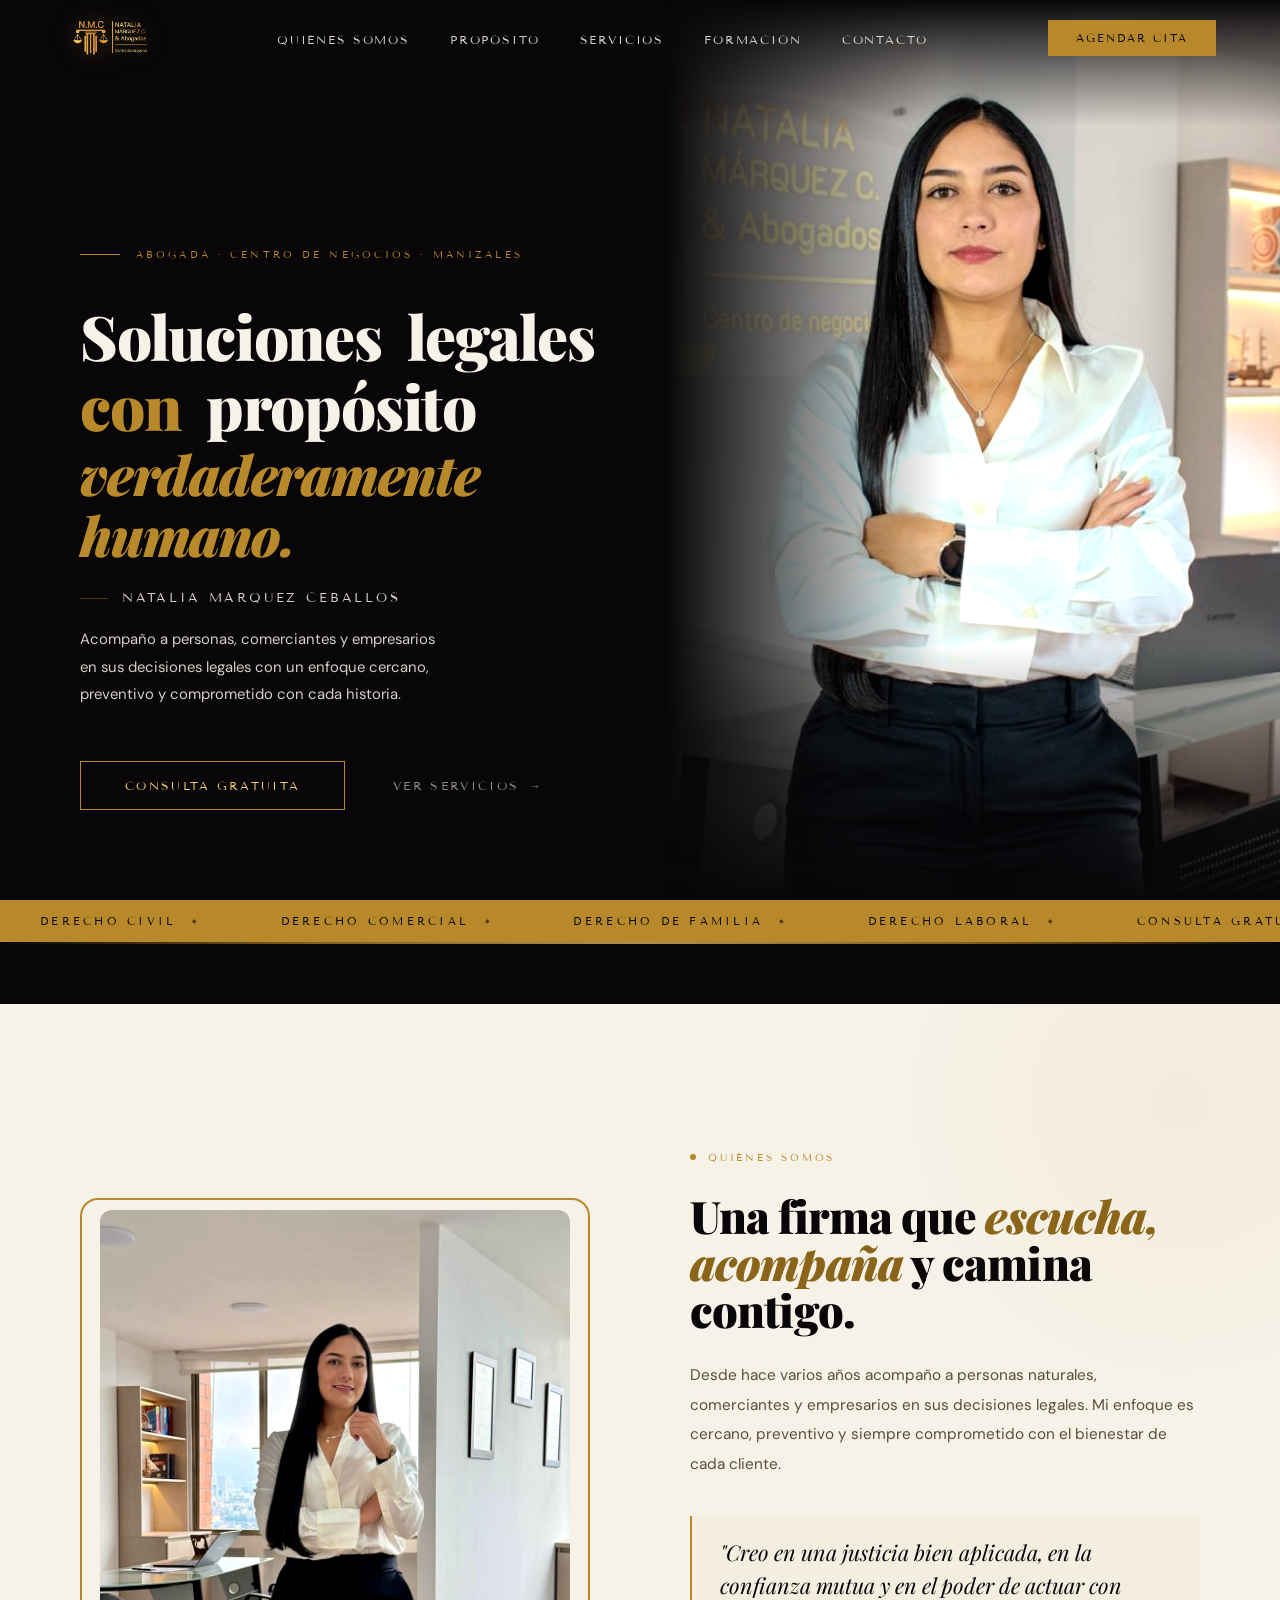
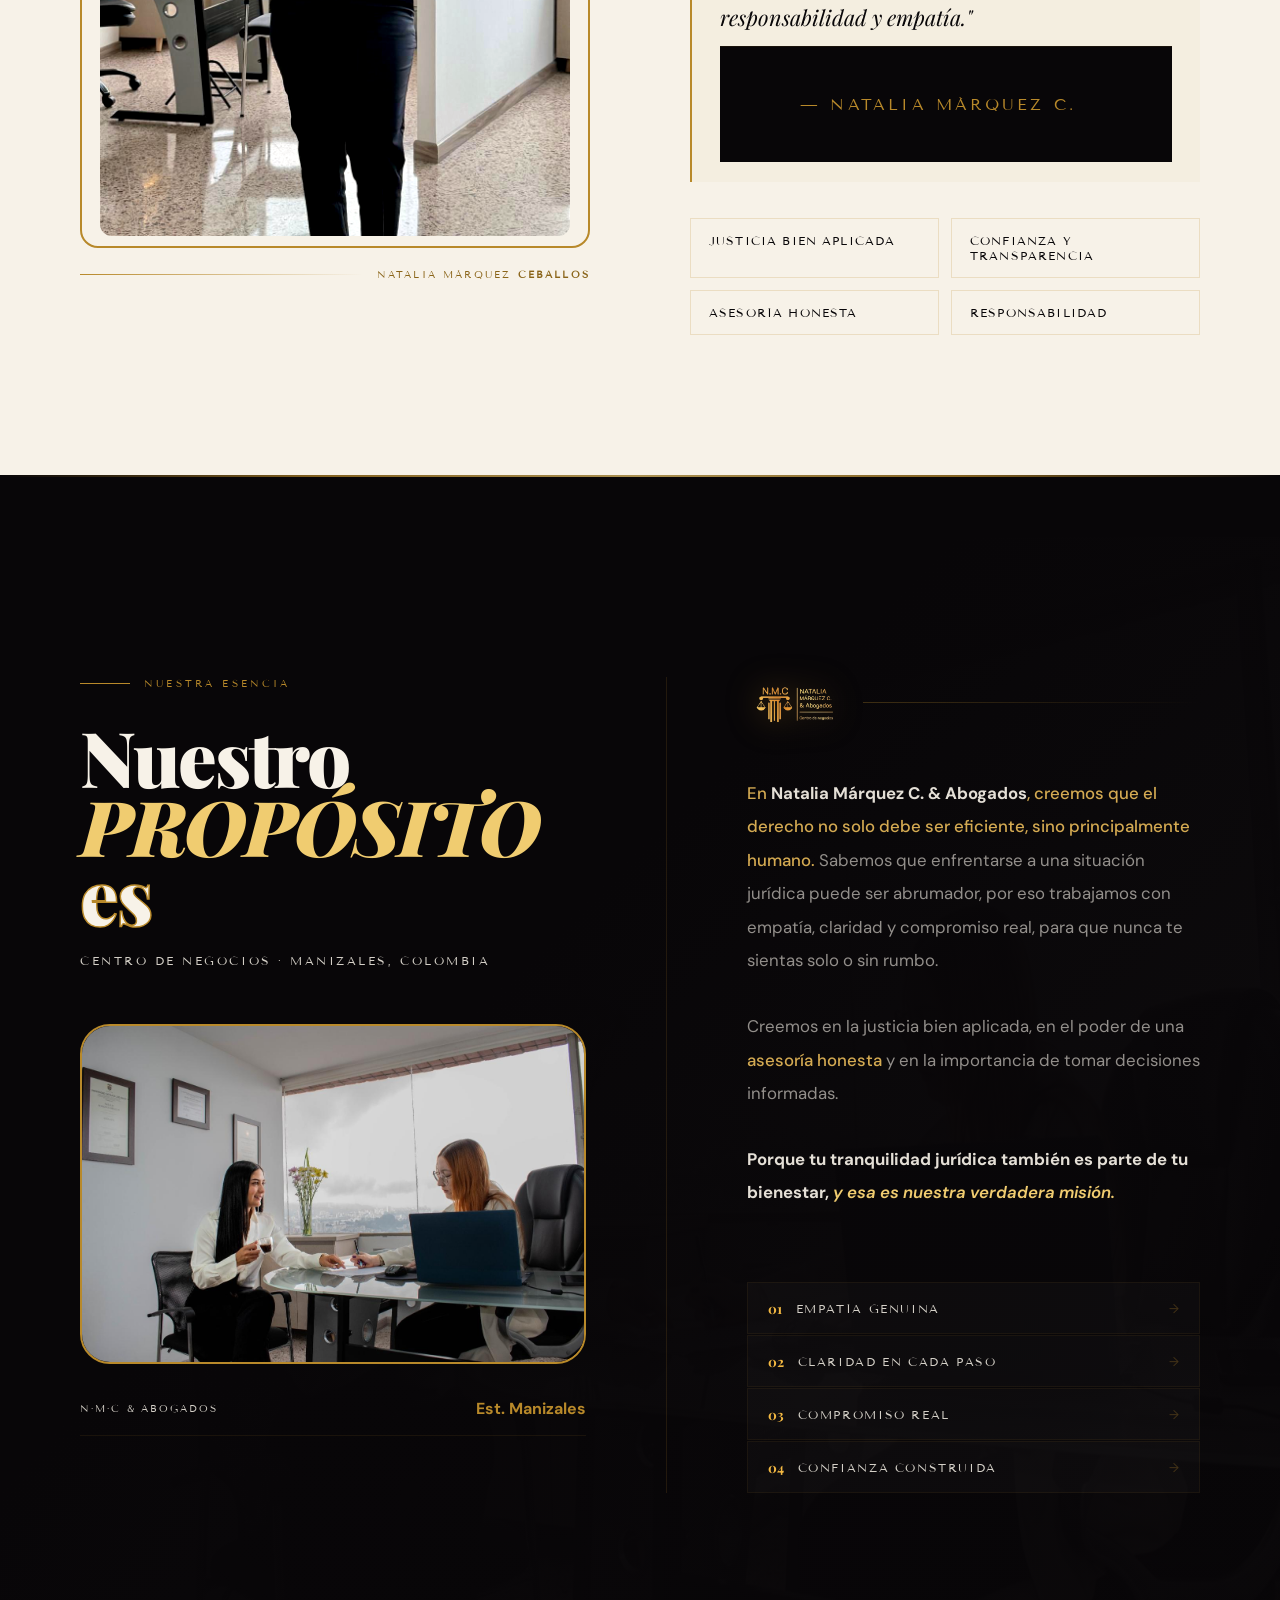
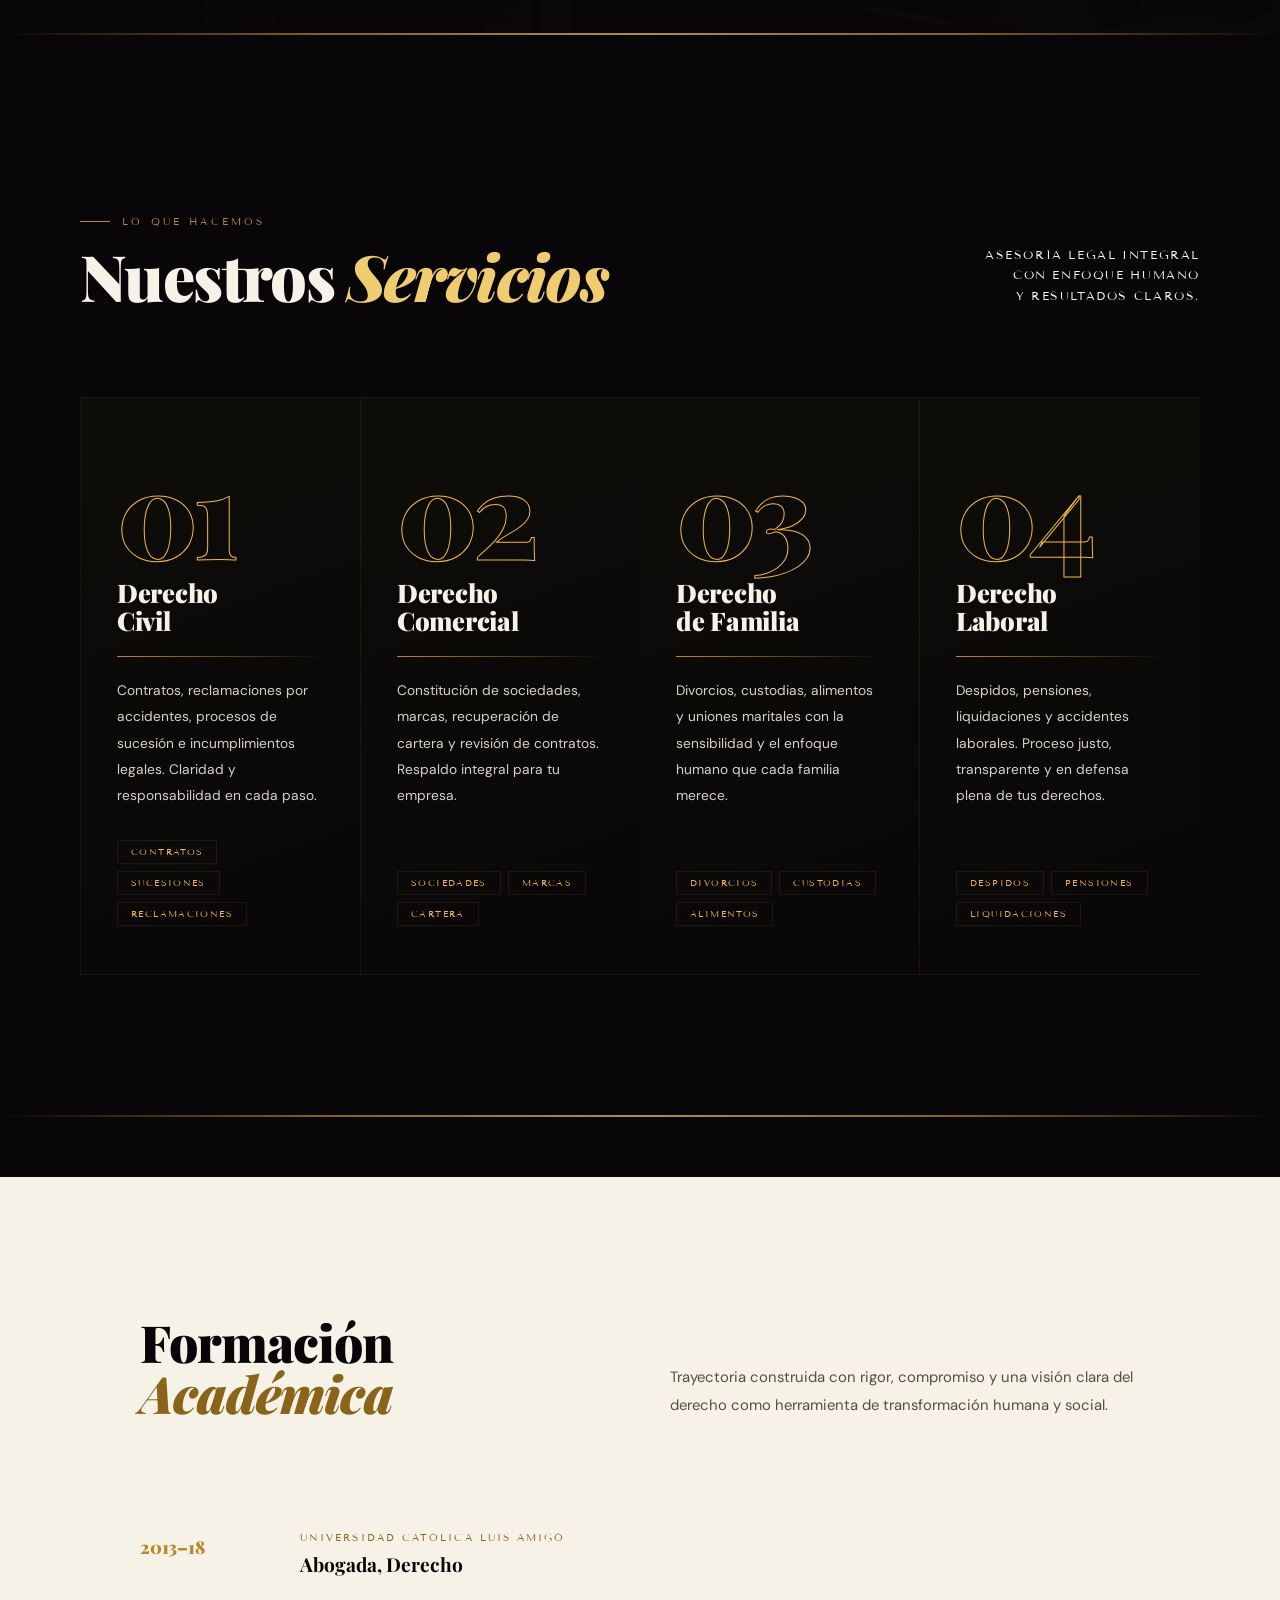
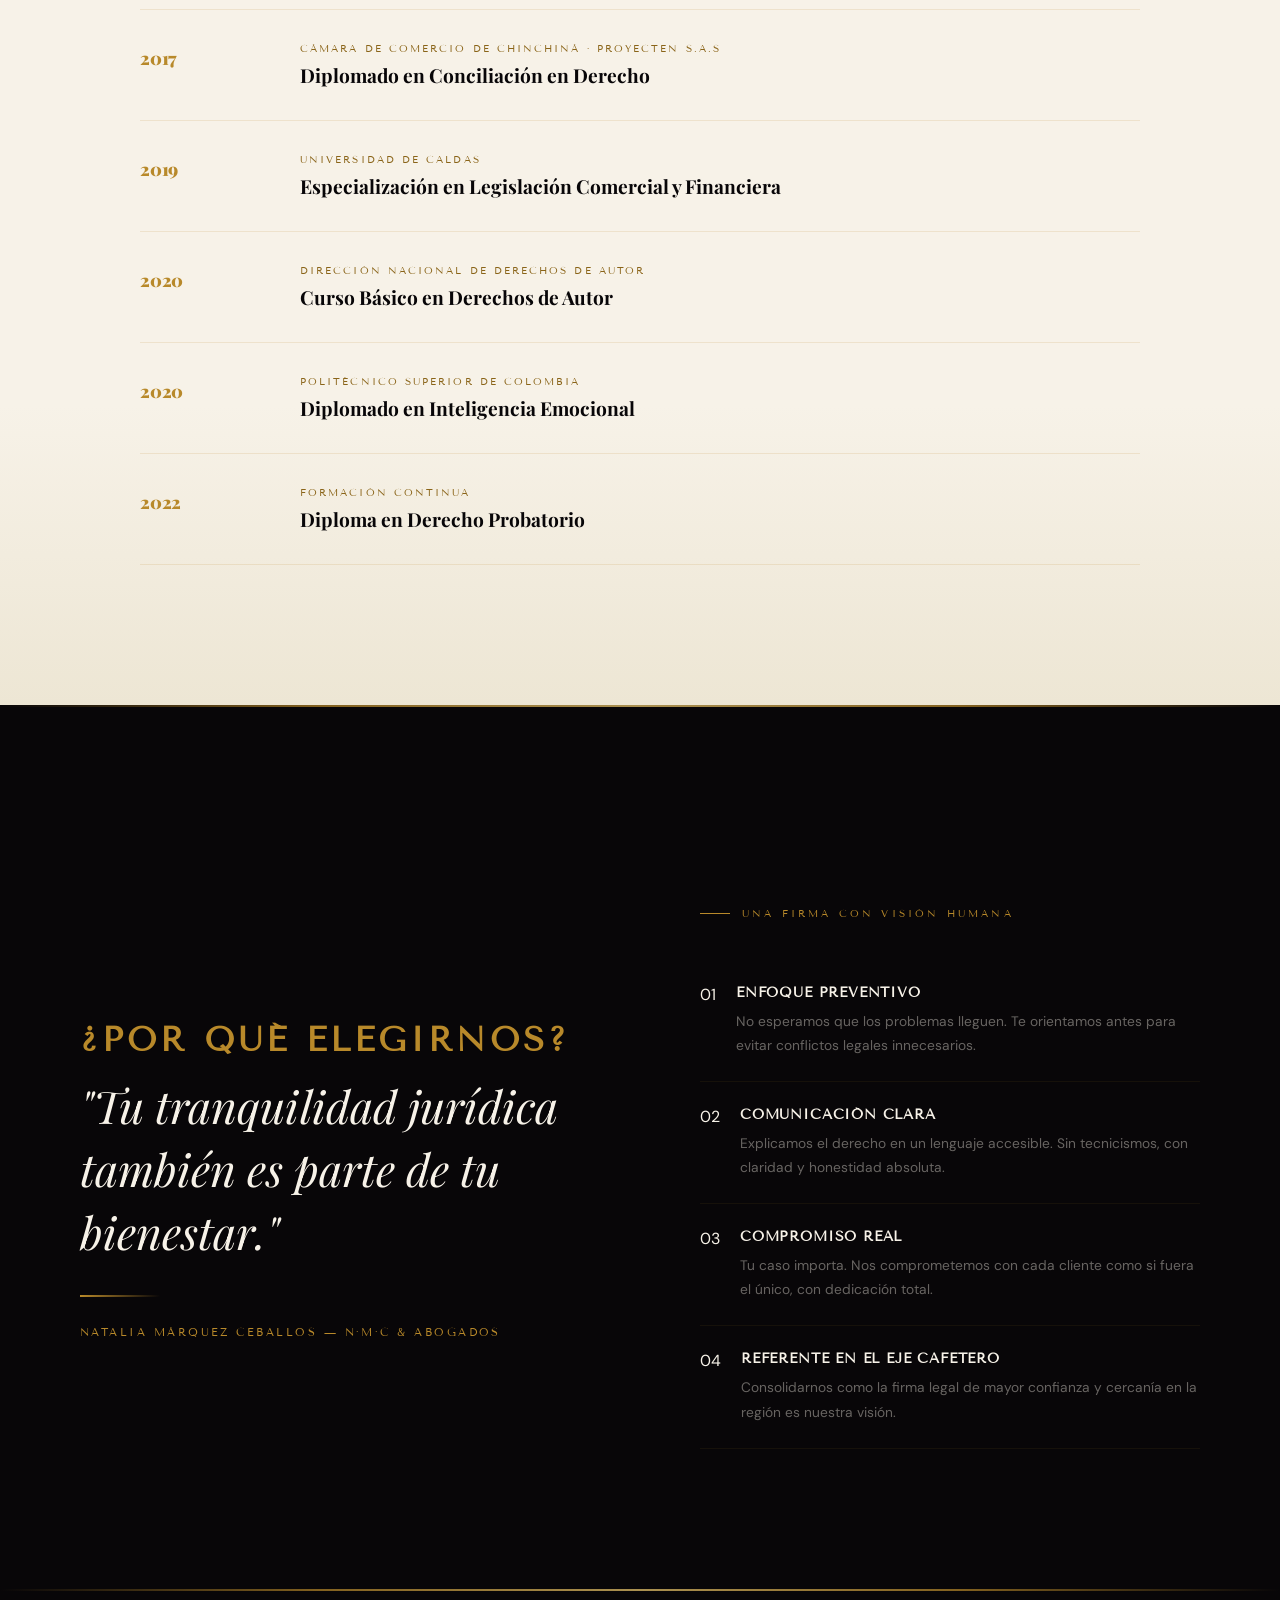
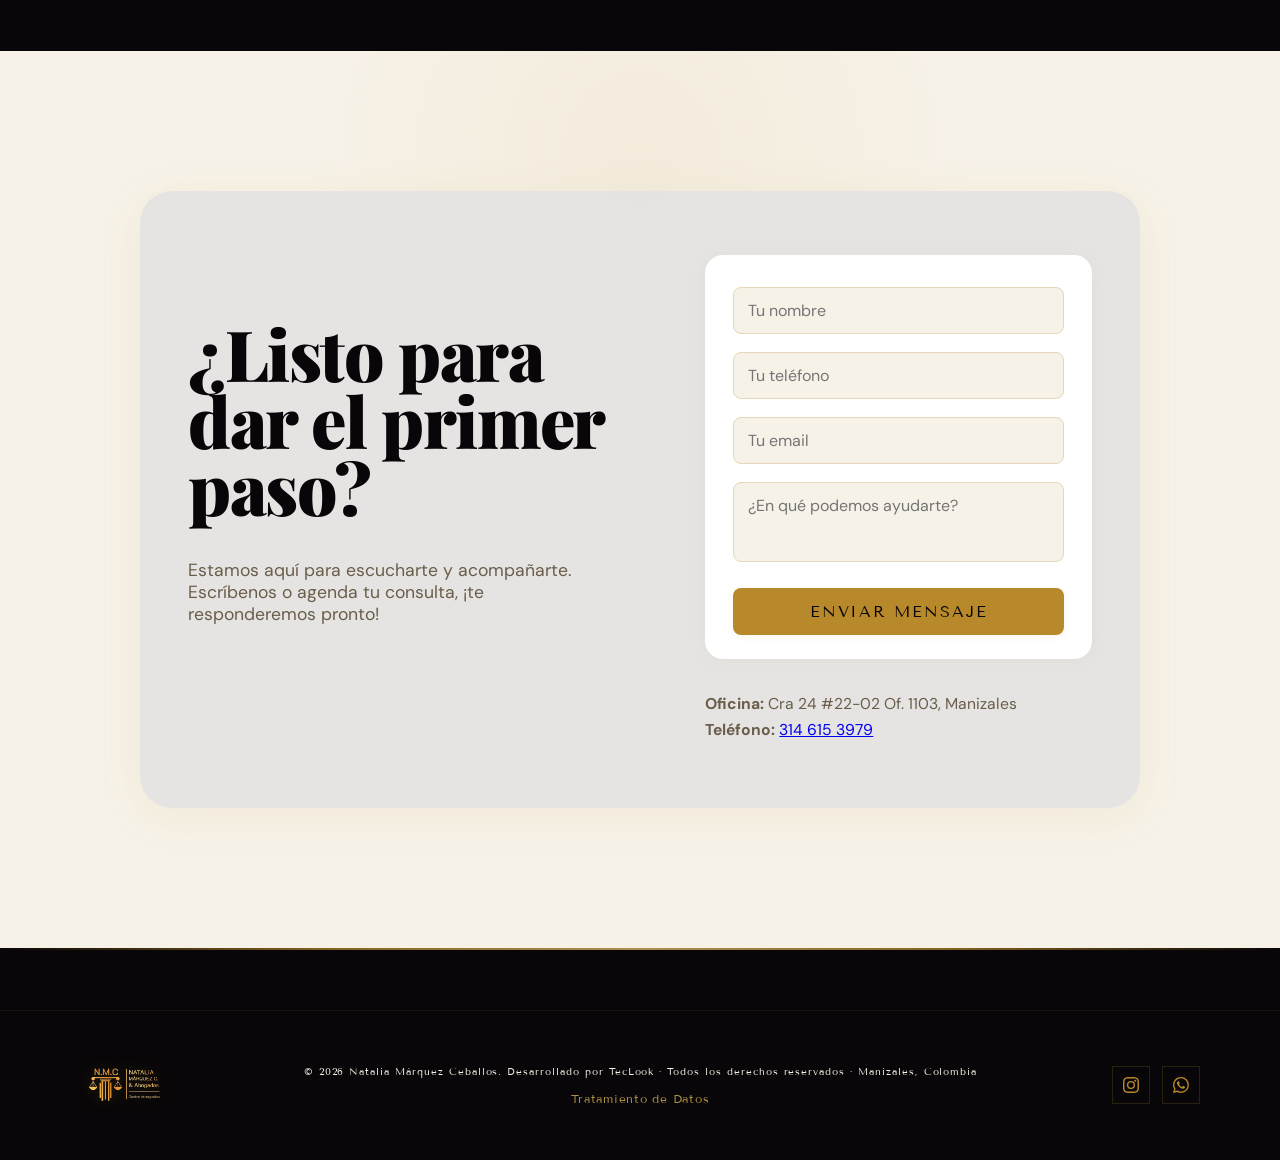
==== index.html @ d3e124f2 "Add files via upload" ====
<!doctype html>
<html lang="es">
  <head>
    <meta charset="UTF-8" />
    <meta name="viewport" content="width=device-width,initial-scale=1.0" />
    <title>Abogada en Manizales | Natalia Márquez Ceballos | N.M.C & Abogados</title>
    <meta name="description" content="Abogada Natalia Márquez Ceballos - Especialista en Derecho Civil, Comercial, Familia y Laboral en Manizales, Caldas. Asesoría legal con enfoque humano y preventivo. Consulta gratuita." />
    <meta name="keywords" content="abogada, manizales, derecho civil, derecho comercial, derecho de familia, derecho laboral, abogado manizales, asesoría legal, sucesiones, contratos, divorcios, abogados caldas" />
    <meta name="author" content="N.M.C & Abogados - Natalia Márquez Ceballos" />
    <meta name="robots" content="index, follow" />
    <link rel="canonical" href="https://nmcabogada.com/" />
    
    <meta property="og:type" content="website" />
    <meta property="og:url" content="https://nmcabogada.com/" />
    <meta property="og:title" content="Abogada Natalia Márquez Ceballos | N.M.C & Abogados" />
    <meta property="og:description" content="Asesoría legal con enfoque humano y preventivo en Manizales. Derecho Civil, Comercial, Familia y Laboral." />
    <meta property="og:image" content="https://nmcabogada.com/img/logo_natalia-removebg-preview.png" />
    <meta property="og:locale" content="es_CO" />
    <meta property="og:site_name" content="N.M.C & Abogados" />
    
    <meta name="twitter:card" content="summary_large_image" />
    <meta name="twitter:title" content="Abogada Natalia Márquez Ceballos | N.M.C & Abogados" />
    <meta name="twitter:description" content="Asesoría legal con enfoque humano y preventivo en Manizales." />
    <meta name="twitter:image" content="https://nmcabogada.com/img/logo_natalia-removebg-preview.png" />
    <meta name="twitter:domain" content="nmcabogada.com" />
    
    <meta name="revisit-after" content="7 days" />
    <meta name="rating" content="general" />
    
    <meta name="geo.region" content="CO" />
    <meta name="geo.placename" content="Manizales" />
    <meta name="geo.position" content="5.0633;-75.5179" />
    <meta name="ICBM" content="5.0633, -75.5179" />
    
    <meta name="theme-color" content="#b8892a" />
    
    <link rel="icon" type="image/png" href="img/logo_natalia-removebg-preview.png" />
    <link rel="preconnect" href="https://fonts.googleapis.com" />
    <link rel="preconnect" href="https://fonts.gstatic.com" crossorigin />
    <link href="https://fonts.googleapis.com/css2?family=Playfair+Display:ital,wght@0,400;0,700;0,900;1,400;1,700&family=DM+Sans:wght@300;400;500&family=Tenor+Sans&display=swap" rel="stylesheet"/>
    <link rel="stylesheet" href="css/styles.css" />
    
    <script type="application/ld+json">
    {
      "@context": "https://schema.org",
      "@graph": [
        {
          "@type": "Attorney",
          "@id": "https://nmcabogada.com/#attorney",
          "name": "Natalia Márquez Ceballos",
          "jobTitle": "Abogada",
          "image": "https://nmcabogada.com/img/logo_natalia-removebg-preview.png",
          "url": "https://nmcabogada.com",
          "telephone": "+573146153979",
          "email": "nmcabogados@example.com",
          "priceRange": "$$",
          "address": {
            "@type": "PostalAddress",
            "streetAddress": "Cra 24 #22-02 Of. 1103",
            "addressLocality": "Manizales",
            "addressRegion": "Caldas",
            "addressCountry": "CO",
            "postalCode": "170001"
          },
          "geo": {
            "@type": "GeoCoordinates",
            "latitude": "5.0633",
            "longitude": "-75.5179"
          },
          "openingHoursSpecification": {
            "@type": "OpeningHoursSpecification",
            "dayOfWeek": ["Monday", "Tuesday", "Wednesday", "Thursday", "Friday"],
            "opens": "08:00",
            "closes": "18:00"
          },
          "areaServed": {
            "@type": "State",
            "name": "Caldas"
          },
          "serviceType": ["Derecho Civil", "Derecho Comercial", "Derecho de Familia", "Derecho Laboral"]
        },
        {
          "@type": "LocalBusiness",
          "@id": "https://nmcabogada.com/#business",
          "name": "N.M.C & Abogados",
          "image": "https://nmcabogada.com/img/logo_natalia-removebg-preview.png",
          "url": "https://nmcabogada.com",
          "telephone": "+573146153979",
          "address": {
            "@type": "PostalAddress",
            "streetAddress": "Cra 24 #22-02 Of. 1103",
            "addressLocality": "Manizales",
            "addressRegion": "Caldas",
            "addressCountry": "CO"
          }
        },
        {
          "@type": "BreadcrumbList",
          "@id": "https://nmcabogada.com/#breadcrumb",
          "itemListElement": [
            {"@type": "ListItem", "position": 1, "name": "Inicio", "item": "https://nmcabogada.com/"}
          ]
        }
      ]
    }
    </script>
    
    <script type="application/ld+json">
    {
      "@context": "https://schema.org",
      "@type": "FAQPage",
      "mainEntity": [
        {
          "@type": "Question",
          "name": "¿Qué servicios legales ofrece Natalia Márquez Ceballos?",
          "acceptedAnswer": {
            "@type": "Answer",
            "text": "Ofrecemos asesoría en Derecho Civil, Derecho Comercial, Derecho de Familia y Derecho Laboral. Incluye contratos, sucesiones, divorcios, constitución de empresas, laboral y más."
          }
        },
        {
          "@type": "Question",
          "name": "¿Dónde está ubicada la oficina?",
          "acceptedAnswer": {
            "@type": "Answer",
            "text": "Estamos en Cra 24 #22-02 Of. 1103, Manizales, Caldas, Colombia."
          }
        },
        {
          "@type": "Question",
          "name": "¿Ofrecen consulta gratuita?",
          "acceptedAnswer": {
            "@type": "Answer",
            "text": "Sí, primera consulta gratuita para evaluar tu caso y orientarte sobre las opciones legales."
          }
        },
        {
          "@type": "Question",
          "name": "¿Atienden en todo el Eje Cafetero?",
          "acceptedAnswer": {
            "@type": "Answer",
            "text": "Sí, prestamos servicios en Manizales, Caldas y toda la región del Eje Cafetero."
          }
        }
      ]
    }
    </script>
    
    <meta name="google-site-verification" content="" />
    <meta name="msvalidate.01" content="" />
  </head>
  <body>
    <!-- LOADER -->
    <div id="loader">
      <div class="loader-logo">N·M·C &amp; Abogados</div>
      <div class="loader-bar"></div>
    </div>

    <!-- CURSOR -->
    <div id="cur-dot"></div>
    <div id="cur-ring"></div>

    <!-- NAV -->
    <nav id="nav">
      <a href="#" class="nav-logo"
        ><img src="img/logo_natalia-removebg-preview.png" alt="NMC Logo"
      /></a>
      <ul class="nav-links">
        <li><a href="#about">Quiénes Somos</a></li>
        <li><a href="#proposito">Propósito</a></li>
        <li><a href="#services">Servicios</a></li>
        <li><a href="#academic">Formación</a></li>
        <li><a href="#contact">Contacto</a></li>
      </ul>
      <div class="nav-right">
        <a href="https://wa.me/573146153979" class="nav-cta" target="_blank"
          >Agendar Cita</a
        >
        <button class="hamburger" aria-label="Menú">
          <span></span>
          <span></span>
          <span></span>
        </button>
      </div>
    </nav>
    
    <!-- Mobile Menu -->
    <div class="mobile-menu">
      <ul class="mobile-nav-links">
        <li><a href="#about">Quiénes Somos</a></li>
        <li><a href="#proposito">Propósito</a></li>
        <li><a href="#services">Servicios</a></li>
        <li><a href="#academic">Formación</a></li>
        <li><a href="#contact">Contacto</a></li>
      </ul>
      <a href="https://wa.me/573146153979" class="mobile-cta" target="_blank">Agendar Cita</a>
    </div>
    <div class="mobile-overlay"></div>

    <!-- HERO -->
    <section id="hero">
      <div class="hero-left">
        <div class="hero-eyebrow">
          <div class="hero-eyebrow-line"></div>
          <span>Abogada · Centro de Negocios · Manizales</span>
        </div>
        <h1 class="hero-h1">
          <div class="word w1"><span>Soluciones</span></div>
          <div class="word w2"><span>&nbsp;legales</span></div>
          <br />
          <div class="word w3"><span>con&nbsp;</span></div>
          <div class="word w4"><span>propósito</span></div>
          <div class="italic-block"><span>verdaderamente humano.</span></div>
        </h1>
        <p class="hero-name-line">Natalia Márquez Ceballos</p>
        <p class="hero-sub">
          Acompaño a personas, comerciantes y empresarios en sus decisiones
          legales con un enfoque cercano, preventivo y comprometido con cada
          historia.
        </p>
        <div class="hero-actions">
          <a href="https://wa.me/573146153979" class="btn-gold" target="_blank"
            ><span>Consulta Gratuita</span></a
          >
          <a href="#services" class="btn-ghost">Ver Servicios</a>
        </div>
      </div>
      <div class="hero-right">
        <img
          src="img/Natalia foto quienes somos.jpeg"
          alt="Natalia Márquez Ceballos"
          loading="lazy"
          width="520"
          height="650"
        />
        <div class="hero-right-overlay"></div>
      </div>
    </section>

    <!-- MARQUEE -->
    <div class="marquee-strip">
      <div class="marquee-inner">
        <div class="marquee-item">Derecho Civil</div>
        <div class="marquee-item">Derecho Comercial</div>
        <div class="marquee-item">Derecho de Familia</div>
        <div class="marquee-item">Derecho Laboral</div>
        <div class="marquee-item">Consulta Gratuita</div>
        <div class="marquee-item">Eje Cafetero</div>
        <div class="marquee-item">Natalia Márquez C.</div>
        <div class="marquee-item">N·M·C Abogados</div>
        <!-- duplicate for seamless loop -->
        <div class="marquee-item">Derecho Civil</div>
        <div class="marquee-item">Derecho Comercial</div>
        <div class="marquee-item">Derecho de Familia</div>
        <div class="marquee-item">Derecho Laboral</div>
        <div class="marquee-item">Consulta Gratuita</div>
        <div class="marquee-item">Eje Cafetero</div>
        <div class="marquee-item">Natalia Márquez C.</div>
        <div class="marquee-item">N·M·C Abogados</div>
      </div>
    </div>

    <div class="gold-divider"></div>
    
    <!-- ABOUT -->
    <section id="about">
      <div class="about-grid">
        <div class="about-photo-wrap reveal-left">
          <div class="about-photo-frame">
            <img src="img/foto natalia 2.jpeg" alt="Natalia Márquez" loading="lazy" width="520" height="650" />
          </div>
          <div class="about-photo-caption">
            <div class="about-photo-caption-line"></div>
            <span>Natalia Márquez <b>Ceballos</b></span>
          </div>
        </div>
        <div class="about-content reveal-right">
          <div class="about-tag">
            <div class="about-tag-dot"></div>
            <span>Quiénes Somos</span>
          </div>
          <h2 class="about-h2">
            Una firma que <em>escucha,<br />acompaña</em> y camina<br />contigo.
          </h2>
          <p class="about-body">
            Desde hace varios años acompaño a personas naturales, comerciantes y
            empresarios en sus decisiones legales. Mi enfoque es cercano,
            preventivo y siempre comprometido con el bienestar de cada cliente.
          </p>
          <blockquote class="about-quote-pull">
            <p>
              "Creo en una justicia bien aplicada, en la confianza mutua y en el
              poder de actuar con responsabilidad y empatía."
            </p>
            <footer>— Natalia Márquez C.</footer>
          </blockquote>
          <div class="values-strip">
            <div class="value-chip"><span>Justicia bien aplicada</span></div>
            <div class="value-chip"><span>Confianza y transparencia</span></div>
            <div class="value-chip"><span>Asesoría honesta</span></div>
            <div class="value-chip"><span>Responsabilidad</span></div>
          </div>
        </div>
      </div>
</section>

    <div class="gold-divider"></div>
    
    <!-- PROPOSITO -->
    <section id="proposito">
      <div class="prop-bg">
        <img
          src="img/Natalia foto hero.jpeg"
          alt=""
          class="prop-bg-img"
          aria-hidden="true"
          loading="lazy"
        />
      </div>
      <div class="prop-inner">
        <div class="prop-left reveal-left">
          <div class="prop-overline">
            <div class="prop-overline-line"></div>
            <span>Nuestra Esencia</span>
          </div>
          <h2 class="prop-h2">
            Nuestro
            <span class="italic">PROPÓSITO</span>
            <span class="stroke">es</span>
          </h2>
          <p class="prop-sub">Centro de negocios · Manizales, Colombia</p>
          <img
            src="img/Natalia foto hero.jpeg"
            alt="Natalia Márquez"
            class="prop-photo"
          />
          <div class="prop-photo-meta">
            <span>N·M·C &amp; Abogados</span>
            <b>Est. Manizales</b>
          </div>
        </div>
        <div class="prop-right reveal-right">
          <div class="prop-logo-wrap">
            <img src="img/logo_natalia-removebg-preview.png" alt="NMC Logo" />
            <div class="prop-logo-sep"></div>
          </div>
          <p class="prop-body">
            <em
              >En <b>Natalia Márquez C. &amp; Abogados</b>, creemos que el
              derecho no solo debe ser eficiente, sino principalmente
              humano.</em
            >
            Sabemos que enfrentarse a una situación jurídica puede ser
            abrumador, por eso trabajamos con empatía, claridad y compromiso
            real, para que nunca te sientas solo o sin rumbo.
          </p>
          <p class="prop-body">
            Creemos en la justicia bien aplicada, en el poder de una
            <em>asesoría honesta</em> y en la importancia de tomar decisiones
            informadas.
          </p>
          <p class="prop-body">
            <b
              >Porque tu tranquilidad jurídica también es parte de tu bienestar,
              <span class="prop-mision"
                >y esa es nuestra verdadera misión.</span
              ></b
            >
          </p>
          <div class="prop-pillars">
            <div class="prop-pillar">
              <div class="prop-pillar-left">
                <span class="prop-pillar-num">01</span
                ><span class="prop-pillar-text">Empatía genuina</span>
              </div>
              <span class="prop-pillar-arrow">→</span>
            </div>
            <div class="prop-pillar">
              <div class="prop-pillar-left">
                <span class="prop-pillar-num">02</span
                ><span class="prop-pillar-text">Claridad en cada paso</span>
              </div>
              <span class="prop-pillar-arrow">→</span>
            </div>
            <div class="prop-pillar">
              <div class="prop-pillar-left">
                <span class="prop-pillar-num">03</span
                ><span class="prop-pillar-text">Compromiso real</span>
              </div>
              <span class="prop-pillar-arrow">→</span>
            </div>
            <div class="prop-pillar">
              <div class="prop-pillar-left">
                <span class="prop-pillar-num">04</span
                ><span class="prop-pillar-text">Confianza construida</span>
              </div>
              <span class="prop-pillar-arrow">→</span>
            </div>
          </div>
        </div>
      </div>
    </section>

    <div class="gold-divider"></div>

<!-- ══════════════════════════════════════════
     SERVICES SECTION
 ══════════════════════════════════════════ -->
    <section id="services">
      <canvas class="svc-canvas" id="svcCanvas"></canvas>

      <div class="svc-top" id="svcTop">
        <div class="svc-top-left">
          <div class="svc-label">Lo que hacemos</div>
          <h2 class="svc-h2">Nuestros <em>Servicios</em><br /></h2>
        </div>
        <div class="svc-top-right">
          <p class="svc-top-tagline">
            Asesoría legal integral<br />con enfoque humano<br />y resultados
            claros.
          </p>
        </div>
      </div>

      <div class="svc-grid">
        <div class="svc-card" data-i="0">
          <div class="svc-card-topline"></div>
          <div class="svc-card-beam"></div>
          <span class="svc-card-num">01</span>
          <div class="svc-card-body">
            <h3 class="svc-card-name">Derecho<br />Civil</h3>
            <div class="svc-card-rule"></div>
            <p class="svc-card-desc">
              Contratos, reclamaciones por accidentes, procesos de sucesión e
              incumplimientos legales. Claridad y responsabilidad en cada paso.
            </p>
            <div class="svc-card-tags">
              <span class="svc-card-tag">Contratos</span>
              <span class="svc-card-tag">Sucesiones</span>
              <span class="svc-card-tag">Reclamaciones</span>
            </div>
          </div>
        </div>

        <div class="svc-card" data-i="1">
          <div class="svc-card-topline"></div>
          <div class="svc-card-beam"></div>
          <span class="svc-card-num">02</span>
          <div class="svc-card-body">
            <h3 class="svc-card-name">Derecho<br />Comercial</h3>
            <div class="svc-card-rule"></div>
            <p class="svc-card-desc">
              Constitución de sociedades, marcas, recuperación de cartera y
              revisión de contratos. Respaldo integral para tu empresa.
            </p>
            <div class="svc-card-tags">
              <span class="svc-card-tag">Sociedades</span>
              <span class="svc-card-tag">Marcas</span>
              <span class="svc-card-tag">Cartera</span>
            </div>
          </div>
        </div>

        <div class="svc-card" data-i="2">
          <div class="svc-card-topline"></div>
          <div class="svc-card-beam"></div>
          <span class="svc-card-num">03</span>
          <div class="svc-card-body">
            <h3 class="svc-card-name">Derecho<br />de Familia</h3>
            <div class="svc-card-rule"></div>
            <p class="svc-card-desc">
              Divorcios, custodias, alimentos y uniones maritales con la
              sensibilidad y el enfoque humano que cada familia merece.
            </p>
            <div class="svc-card-tags">
              <span class="svc-card-tag">Divorcios</span>
              <span class="svc-card-tag">Custodias</span>
              <span class="svc-card-tag">Alimentos</span>
            </div>
          </div>
        </div>

        <div class="svc-card" data-i="3">
          <div class="svc-card-topline"></div>
          <div class="svc-card-beam"></div>
          <span class="svc-card-num">04</span>
          <div class="svc-card-body">
            <h3 class="svc-card-name">Derecho<br />Laboral</h3>
            <div class="svc-card-rule"></div>
            <p class="svc-card-desc">
              Despidos, pensiones, liquidaciones y accidentes laborales. Proceso
              justo, transparente y en defensa plena de tus derechos.
            </p>
            <div class="svc-card-tags">
              <span class="svc-card-tag">Despidos</span>
              <span class="svc-card-tag">Pensiones</span>
              <span class="svc-card-tag">Liquidaciones</span>
            </div>
          </div>
        </div>
      </div>
</section>

    <div class="gold-divider"></div>
    
    <!-- ACADEMIC -->
    <section id="academic">
      <div class="acad-inner">
        <div class="acad-header">
          <div class="reveal-left">
            <h2 class="acad-h2">Formación <em>Académica</em></h2>
          </div>
          <p class="acad-intro reveal-right">
            Trayectoria construida con rigor, compromiso y una visión clara del
            derecho como herramienta de transformación humana y social.
          </p>
        </div>
        <div class="acad-entries">
          <div class="acad-entry reveal d1">
            <div class="acad-year">2013–18</div>
            <div class="acad-right">
              <div class="acad-inst">Universidad Católica Luis Amigó</div>
              <div class="acad-degree">Abogada, Derecho</div>
            </div>
          </div>
          <div class="acad-entry reveal d2">
            <div class="acad-year">2017</div>
            <div class="acad-right">
              <div class="acad-inst">
                Cámara de Comercio de Chinchiná · Proyecten S.A.S
              </div>
              <div class="acad-degree">
                Diplomado en Conciliación en Derecho
              </div>
            </div>
          </div>
          <div class="acad-entry reveal d3">
            <div class="acad-year">2019</div>
            <div class="acad-right">
              <div class="acad-inst">Universidad de Caldas</div>
              <div class="acad-degree">
                Especialización en Legislación Comercial y Financiera
              </div>
            </div>
          </div>
          <div class="acad-entry reveal d4">
            <div class="acad-year">2020</div>
            <div class="acad-right">
              <div class="acad-inst">
                Dirección Nacional de Derechos de Autor
              </div>
              <div class="acad-degree">Curso Básico en Derechos de Autor</div>
            </div>
          </div>
          <div class="acad-entry reveal d5">
            <div class="acad-year">2020</div>
            <div class="acad-right">
              <div class="acad-inst">Politécnico Superior de Colombia</div>
              <div class="acad-degree">Diplomado en Inteligencia Emocional</div>
            </div>
          </div>
          <div class="acad-entry reveal d6">
            <div class="acad-year">2022</div>
            <div class="acad-right">
              <div class="acad-inst">Formación Continua</div>
              <div class="acad-degree">Diploma en Derecho Probatorio</div>
            </div>
          </div>
        </div>
      </div>
    </section>

    <div class="gold-divider"></div>
    
    <!-- WHY -->
    <section id="why">
      <div class="why-inner">
        <div class="why-visual-side reveal-left">
          <div class="why-big-quote">
            <strong>¿Por qué elegirnos?</strong>
            "Tu tranquilidad jurídica también es parte de tu bienestar."
          </div>
          <div class="why-divider-gold"></div>
          <p class="why-attribution">
            Natalia Márquez Ceballos — N·M·C &amp; Abogados
          </p>
        </div>
        <div class="why-list-side reveal-right">
          <div class="why-label">Una firma con visión humana</div>
          <div class="why-items">
            <div class="why-row reveal d1">
              <div class="why-idx">01</div>
              <div class="why-content">
                <h4>Enfoque Preventivo</h4>
                <p>
                  No esperamos que los problemas lleguen. Te orientamos antes
                  para evitar conflictos legales innecesarios.
                </p>
              </div>
            </div>
            <div class="why-row reveal d2">
              <div class="why-idx">02</div>
              <div class="why-content">
                <h4>Comunicación Clara</h4>
                <p>
                  Explicamos el derecho en un lenguaje accesible. Sin
                  tecnicismos, con claridad y honestidad absoluta.
                </p>
              </div>
            </div>
            <div class="why-row reveal d3">
              <div class="why-idx">03</div>
              <div class="why-content">
                <h4>Compromiso Real</h4>
                <p>
                  Tu caso importa. Nos comprometemos con cada cliente como si
                  fuera el único, con dedicación total.
                </p>
              </div>
            </div>
            <div class="why-row reveal d4">
              <div class="why-idx">04</div>
              <div class="why-content">
                <h4>Referente en el Eje Cafetero</h4>
                <p>
                  Consolidarnos como la firma legal de mayor confianza y
                  cercanía en la región es nuestra visión.
                </p>
              </div>
            </div>
          </div>
        </div>
      </div>
    </section>

    <div class="gold-divider"></div>


    <!-- CONTACT -->
    <section id="contact">
      <div class="contact-inner contact-fancy">
        <div class="contact-fancy-left reveal-left">
          <h2 class="contact-h2">¿Listo para dar el <span class="stroke">primer paso</span>?</h2>
          <p class="contact-fancy-desc">Estamos aquí para escucharte y acompañarte. Escríbenos o agenda tu consulta, ¡te responderemos pronto!</p>
          <div class="contact-fancy-social">
          </div>
        </div>
        <div class="contact-fancy-right reveal-right">
          <form class="contact-fancy-form" id="cf-whatsapp-form" autocomplete="off">
            <div class="cf-form-group">
              <input type="text" name="nombre" placeholder="Tu nombre" required />
            </div>
            <div class="cf-form-group">
              <input type="tel" name="telefono" placeholder="Tu teléfono" pattern="[0-9\s\-\+]{7,15}" required />
            </div>
            <div class="cf-form-group">
              <input type="email" name="email" placeholder="Tu email" required />
            </div>
            <div class="cf-form-group">
              <textarea name="mensaje" placeholder="¿En qué podemos ayudarte?" required></textarea>
            </div>
            <button type="submit" class="cf-btn">Enviar mensaje</button>
            <div class="cf-form-success">¡Gracias! Tu mensaje ha sido enviado.</div>
          </form>
          <div class="contact-fancy-info">
            <div><b>Oficina:</b> Cra 24 #22-02 Of. 1103, Manizales</div>
            <div><b>Teléfono:</b> <a href="https://wa.me/573146153979" target="_blank">314 615 3979</a></div>
          </div>
        </div>
      </div>
    </section>

     <div class="gold-divider"></div>

    <!-- FOOTER -->
    <footer>
      <div class="footer-logo">
        <img src="img/logo_natalia-removebg-preview.png" alt="NMC Logo" />
      </div>
      <div class="footer-copy">
        © 2026 Natalia Márquez Ceballos. Desarrollado por TecLook · Todos los derechos reservados ·
        Manizales, Colombia
        <br><br>
        <a href="privacidad.html" style="color: var(--gold, #c9a84c); text-decoration: none; font-size: 0.78rem; letter-spacing: 0.06em; opacity: 0.85; transition: opacity 0.2s;" onmouseover="this.style.opacity='1'" onmouseout="this.style.opacity='0.85'">Tratamiento de Datos</a>
      </div>
      <div class="footer-social">
        <a href="https://instagram.com/nmcabogados" target="_blank"><svg xmlns="http://www.w3.org/2000/svg" width="16" height="16" fill="currentColor" class="bi bi-instagram" viewBox="0 0 16 16">
  <path d="M8 0C5.829 0 5.556.01 4.703.048 3.85.088 3.269.222 2.76.42a3.9 3.9 0 0 0-1.417.923A3.9 3.9 0 0 0 .42 2.76C.222 3.268.087 3.85.048 4.7.01 5.555 0 5.827 0 8.001c0 2.172.01 2.444.048 3.297.04.852.174 1.433.372 1.942.205.526.478.972.923 1.417.444.445.89.719 1.416.923.51.198 1.09.333 1.942.372C5.555 15.99 5.827 16 8 16s2.444-.01 3.298-.048c.851-.04 1.434-.174 1.943-.372a3.9 3.9 0 0 0 1.416-.923c.445-.445.718-.891.923-1.417.197-.509.332-1.09.372-1.942C15.99 10.445 16 10.173 16 8s-.01-2.445-.048-3.299c-.04-.851-.175-1.433-.372-1.941a3.9 3.9 0 0 0-.923-1.417A3.9 3.9 0 0 0 13.24.42c-.51-.198-1.092-.333-1.943-.372C10.443.01 10.172 0 7.998 0zm-.717 1.442h.718c2.136 0 2.389.007 3.232.046.78.035 1.204.166 1.486.275.373.145.64.319.92.599s.453.546.598.92c.11.281.24.705.275 1.485.039.843.047 1.096.047 3.231s-.008 2.389-.047 3.232c-.035.78-.166 1.203-.275 1.485a2.5 2.5 0 0 1-.599.919c-.28.28-.546.453-.92.598-.28.11-.704.24-1.485.276-.843.038-1.096.047-3.232.047s-2.39-.009-3.233-.047c-.78-.036-1.203-.166-1.485-.276a2.5 2.5 0 0 1-.92-.598 2.5 2.5 0 0 1-.6-.92c-.109-.281-.24-.705-.275-1.485-.038-.843-.046-1.096-.046-3.233s.008-2.388.046-3.231c.036-.78.166-1.204.276-1.486.145-.373.319-.64.599-.92s.546-.453.92-.598c.282-.11.705-.24 1.485-.276.738-.034 1.024-.044 2.515-.045zm4.988 1.328a.96.96 0 1 0 0 1.92.96.96 0 0 0 0-1.92m-4.27 1.122a4.109 4.109 0 1 0 0 8.217 4.109 4.109 0 0 0 0-8.217m0 1.441a2.667 2.667 0 1 1 0 5.334 2.667 2.667 0 0 1 0-5.334"/>
</svg></a>
        <a href="https://wa.me/573146153979" target="_blank"><svg xmlns="http://www.w3.org/2000/svg" width="16" height="16" fill="currentColor" class="bi bi-whatsapp" viewBox="0 0 16 16">
  <path d="M13.601 2.326A7.85 7.85 0 0 0 7.994 0C3.627 0 .068 3.558.064 7.926c0 1.399.366 2.76 1.057 3.965L0 16l4.204-1.102a7.9 7.9 0 0 0 3.79.965h.004c4.368 0 7.926-3.558 7.93-7.93A7.9 7.9 0 0 0 13.6 2.326zM7.994 14.521a6.6 6.6 0 0 1-3.356-.92l-.24-.144-2.494.654.666-2.433-.156-.251a6.56 6.56 0 0 1-1.007-3.505c0-3.626 2.957-6.584 6.591-6.584a6.56 6.56 0 0 1 4.66 1.931 6.56 6.56 0 0 1 1.928 4.66c-.004 3.639-2.961 6.592-6.592 6.592m3.615-4.934c-.197-.099-1.17-.578-1.353-.646-.182-.065-.315-.099-.445.099-.133.197-.513.646-.627.775-.114.133-.232.148-.43.05-.197-.1-.836-.308-1.592-.985-.59-.525-.985-1.175-1.103-1.372-.114-.198-.011-.304.088-.403.087-.088.197-.232.296-.346.1-.114.133-.198.198-.33.065-.134.034-.248-.015-.347-.05-.099-.445-1.076-.612-1.47-.16-.389-.323-.335-.445-.34-.114-.007-.247-.007-.38-.007a.73.73 0 0 0-.529.247c-.182.198-.691.677-.691 1.654s.71 1.916.81 2.049c.098.133 1.394 2.132 3.383 2.992.47.205.84.326 1.129.418.475.152.904.129 1.246.08.38-.058 1.171-.48 1.338-.943.164-.464.164-.86.114-.943-.049-.084-.182-.133-.38-.232"/>
</svg></a>
      </div>
</footer>
    <!-- Loader script -->
    <script>
      window.addEventListener('load', function() {
        setTimeout(function() {
          var loader = document.getElementById('loader');
          if (loader) {
            loader.classList.add('gone');
          }
        }, 800);
      });
</script>
    
    <!-- Form WhatsApp -->
    <script>
      var form = document.getElementById('cf-whatsapp-form');
      if (form) {
        form.addEventListener('submit', function(e) {
          e.preventDefault();
          var nombre = form.nombre.value.trim();
          var telefono = form.telefono.value.trim();
          var email = form.email.value.trim();
          var mensaje = form.mensaje.value.trim();
          var texto =
            'Hola, soy ' + nombre + '%0A' +
            'Teléfono: ' + telefono + '%0A' +
            'Email: ' + email + '%0A' +
            'Mensaje: ' + mensaje;
          var url = 'https://wa.me/573146153979?text=' + texto;
          window.open(url, '_blank');
          form.classList.add('sent');
        });
      }
    </script>
    <script src="js/main.js"></script>
  </body>
</html>
---- css/styles.css ----
/* CONTACT FANCY (nuevo diseño) */
.contact-fancy {
  display: flex;
  gap: 60px;
  align-items: stretch;
  justify-content: center;
  background: var(--paper);
  border-radius: 32px;
  box-shadow: 0 8px 48px 0 rgba(184, 137, 42, 0.08);
  padding: 64px 48px;
  margin-bottom: 60px;
  position: relative;
  overflow: visible;
}
.contact-fancy-left {
  flex: 1.1;
  display: flex;
  flex-direction: column;
  justify-content: center;
  padding-right: 32px;
}
.contact-fancy-desc {
  font-size: 1.1rem;
  color: #6a5e4a;
  margin-bottom: 36px;
  margin-top: 18px;
  max-width: 400px;
}
.contact-fancy-social {
  display: flex;
  gap: 18px;
  margin-top: 18px;
}
.cf-icon {
  display: flex;
  align-items: center;
  justify-content: center;
  width: 54px;
  height: 54px;
  border-radius: 50%;
  background: #f7f2e8;
  box-shadow: 0 2px 12px 0 rgba(184, 137, 42, 0.08);
  transition:
    transform 0.2s,
    box-shadow 0.2s;
  border: 2px solid #f0cc70;
  position: relative;
  cursor: pointer;
}
.cf-icon:hover {
  transform: translateY(-4px) scale(1.08) rotate(-3deg);
  box-shadow: 0 6px 24px 0 rgba(184, 137, 42, 0.18);
}
.contact-fancy-right {
  flex: 1;
  display: flex;
  flex-direction: column;
  justify-content: center;
  align-items: flex-start;
  min-width: 320px;
}
.contact-fancy-form {
  width: 100%;
  background: #fff;
  border-radius: 18px;
  box-shadow: 0 2px 16px 0 rgba(184, 137, 42, 0.06);
  padding: 32px 28px 24px 28px;
  display: flex;
  flex-direction: column;
  gap: 18px;
  position: relative;
  animation: fadeInUp 1s cubic-bezier(0.4, 0, 0.2, 1);
}
.cf-form-group {
  display: flex;
  flex-direction: column;
  gap: 6px;
}
.cf-form-group input,
.cf-form-group textarea {
  font-family: inherit;
  font-size: 1rem;
  padding: 12px 14px;
  border: 1.5px solid #e5d7b8;
  border-radius: 8px;
  background: #f7f2e8;
  color: #4a3f2f;
  outline: none;
  transition:
    border 0.2s,
    box-shadow 0.2s;
  resize: none;
}
.cf-form-group input:focus,
.cf-form-group textarea:focus {
  border: 1.5px solid var(--g);
  box-shadow: 0 2px 8px 0 rgba(184, 137, 42, 0.08);
}
.cf-form-group textarea {
  min-height: 80px;
  max-height: 180px;
}
.cf-btn {
  background: var(--g);
  color: var(--ink);
  font-family: "Tenor Sans", serif;
  font-size: 1rem;
  letter-spacing: 0.12em;
  text-transform: uppercase;
  border: none;
  border-radius: 8px;
  padding: 14px 0;
  margin-top: 8px;
  cursor: pointer;
  transition:
    background 0.2s,
    color 0.2s;
  box-shadow: 0 2px 8px 0 rgba(184, 137, 42, 0.08);
}
.cf-btn:hover {
  background: var(--gx);
  color: var(--ink);
}
.cf-form-success {
  display: none;
  color: var(--g);
  font-size: 1.1rem;
  margin-top: 12px;
  text-align: center;
  font-family: "Playfair Display", serif;
}
.contact-fancy-form.sent .cf-form-success {
  display: block;
  animation: fadeIn 0.7s cubic-bezier(0.4, 0, 0.2, 1);
}
.contact-fancy-form.sent input,
.contact-fancy-form.sent textarea,
.contact-fancy-form.sent .cf-btn {
  display: none;
}
.contact-fancy-info {
  margin-top: 32px;
  color: #6a5e4a;
  font-size: 0.98rem;
  font-family: "DM Sans", sans-serif;
  line-height: 1.7;
}
@media (max-width: 900px) {
  .contact-fancy {
    flex-direction: column;
    padding: 36px 10px;
    gap: 32px;
  }
  .contact-fancy-left,
  .contact-fancy-right {
    padding: 0;
    min-width: 0;
  }
}
@keyframes fadeInUp {
  from {
    opacity: 0;
    transform: translateY(40px);
  }
  to {
    opacity: 1;
    transform: none;
  }
}
@keyframes fadeIn {
  from {
    opacity: 0;
  }
  to {
    opacity: 1;
  }
}
/* GOLD DIVIDER ENTRE SECCIONES */
.gold-divider {
  width: 100%;
  height: 2px;
  background: linear-gradient(
    90deg,
    transparent,
    var(--g),
    var(--gx),
    var(--g),
    transparent
  );
  margin: 0 auto 60px auto;
  border: none;
  opacity: 0.7;
}
:root {
  --g: #b8892a;
  --gl: #d4aa52;
  --gd: #8a6418;
  --gx: #f0cc70;
  --ink: #080608;
  --paper: #f7f2e8;
  --paperd: #ede6d4;
  --smoke: #1c1812;
  --fog: rgba(184, 137, 42, 0.12);
  --white: #fff;
}
*,
*::before,
*::after {
  box-sizing: border-box;
  margin: 0;
  padding: 0;
}
html {
  scroll-behavior: smooth;
}
body {
  font-family: "DM Sans", sans-serif;
  background: var(--ink);
  color: var(--paper);
  overflow-x: hidden;
  cursor: auto;
}

/* LOADER */
#loader {
  position: fixed;
  inset: 0;
  z-index: 8000;
  background: var(--ink);
  display: flex;
  flex-direction: column;
  align-items: center;
  justify-content: center;
  gap: 24px;
  transition:
    opacity 0.8s 0.2s,
    visibility 0.8s 0.2s;
}
#loader.gone {
  opacity: 0;
  visibility: hidden;
}
.loader-logo {
  font-family: "Playfair Display", serif;
  font-size: 1.4rem;
  letter-spacing: 0.3em;
  color: var(--g);
  text-transform: uppercase;
  opacity: 0;
  animation: loaderFade 1s 0.3s forwards;
}
.loader-bar {
  width: 200px;
  height: 1px;
  background: rgba(184, 137, 42, 0.2);
  position: relative;
  overflow: hidden;
}
.loader-bar::after {
  content: "";
  position: absolute;
  inset: 0;
  background: linear-gradient(90deg, transparent, var(--gx), transparent);
  animation: loaderSweep 1.6s ease-in-out infinite;
}
@keyframes loaderFade {
  to {
    opacity: 1;
  }
}
@keyframes loaderSweep {
  0% {
    transform: translateX(-100%);
  }
  100% {
    transform: translateX(100%);
  }
}

/* NAV */
nav {
  position: fixed;
  top: 0;
  left: 0;
  right: 0;
  z-index: 500;
  height: 76px;
  display: flex;
  align-items: center;
  justify-content: space-between;
  padding: 0 64px;
  transition: all 0.5s;
}
nav.solid {
  background: rgba(8, 6, 8, 0.94);
  backdrop-filter: blur(20px);
  border-bottom: 1px solid rgba(184, 137, 42, 0.15);
}
.nav-logo img {
  height: 50px;
  width: auto;
  filter: drop-shadow(0 0 12px rgba(184, 137, 42, 0.4));
  transition:
    filter 0.3s,
    transform 0.4s;
}
.nav-logo img:hover {
  filter: drop-shadow(0 0 22px rgba(240, 204, 112, 0.7));
  transform: scale(1.05);
}
.nav-links {
  display: flex;
  gap: 40px;
  list-style: none;
}
.nav-links a {
  font-family: "Tenor Sans", serif;
  font-size: 0.72rem;
  letter-spacing: 0.16em;
  text-transform: uppercase;
  color: rgba(247, 242, 232, 0.853);
  text-decoration: none;
  transition: color 0.3s;
  position: relative;
}
.nav-links a::after {
  content: "";
  position: absolute;
  bottom: -3px;
  left: 0;
  width: 0;
  height: 1px;
  background: var(--g);
  transition: width 0.4s cubic-bezier(0.4, 0, 0.2, 1);
}
.nav-links a:hover {
  color: var(--gx);
}
.nav-links a:hover::after {
  width: 100%;
}
.nav-cta {
  font-family: "Tenor Sans", serif;
  font-size: 0.7rem;
  letter-spacing: 0.18em;
  text-transform: uppercase;
  color: var(--ink);
  background: var(--g);
  padding: 11px 28px;
  border-radius: 1px;
  text-decoration: none;
  transition:
    background 0.3s,
    transform 0.3s,
    box-shadow 0.3s;
}
.nav-cta:hover {
  background: var(--gx);
  transform: translateY(-2px);
  box-shadow: 0 8px 24px rgba(184, 137, 42, 0.35);
}
.nav-right {
  display: flex;
  align-items: center;
  gap: 16px;
}

/* HAMBURGER MENU */
.hamburger {
  display: flex;
  flex-direction: column;
  justify-content: center;
  align-items: center;
  gap: 5px;
  width: 40px;
  height: 40px;
  background: transparent;
  border: none;
  cursor: pointer;
  padding: 8px;
  z-index: 1000;
  position: relative;
}

/* Ocultar hamburger en desktop */
@media (min-width: 901px) {
  .hamburger {
    display: none !important;
  }
  .nav-right {
    gap: 0;
  }
}

.hamburger:focus {
  outline: none;
}

.hamburger:focus-visible {
  outline: 2px solid var(--gx);
  outline-offset: 4px;
}
.hamburger span {
  display: block;
  width: 24px;
  height: 2px;
  background: var(--g);
  transition: all 0.3s ease;
}
.hamburger.active span:nth-child(1) {
  transform: rotate(45deg) translate(5px, 5px);
}
.hamburger.active span:nth-child(2) {
  opacity: 0;
}
.hamburger.active span:nth-child(3) {
  transform: rotate(-45deg) translate(5px, -5px);
}

/* MOBILE MENU */
.mobile-menu {
  position: fixed;
  top: 0;
  right: -100%;
  width: 280px;
  height: 100vh;
  background: var(--ink);
  padding: 100px 32px 40px;
  z-index: 9999;
  transition: right 0.4s cubic-bezier(0.4, 0, 0.2, 1);
  border-left: 1px solid rgba(184, 137, 42, 0.15);
  box-shadow: -10px 0 30px rgba(0, 0, 0, 0.5);
}
.mobile-menu.active {
  right: 0;
}
.mobile-nav-links {
  list-style: none;
  display: flex;
  flex-direction: column;
  gap: 8px;
  margin-bottom: 32px;
}
.mobile-nav-links li a {
  display: block;
  font-family: "Tenor Sans", serif;
  font-size: 0.85rem;
  letter-spacing: 0.16em;
  text-transform: uppercase;
  color: rgba(247, 242, 232, 0.85);
  text-decoration: none;
  padding: 12px 0;
  border-bottom: 1px solid rgba(184, 137, 42, 0.1);
  transition: all 0.3s;
}
.mobile-nav-links li a:hover {
  color: var(--gx);
  padding-left: 8px;
}
.mobile-cta {
  display: block;
  font-family: "Tenor Sans", serif;
  font-size: 0.72rem;
  letter-spacing: 0.18em;
  text-transform: uppercase;
  color: var(--ink);
  background: var(--g);
  padding: 14px 28px;
  text-align: center;
  text-decoration: none;
  border-radius: 2px;
  transition: all 0.3s;
}
.mobile-cta:hover {
  background: var(--gx);
}
.mobile-overlay {
  position: fixed;
  inset: 0;
  background: rgba(0, 0, 0, 0.7);
  opacity: 0;
  visibility: hidden;
  z-index: 9998;
  transition: all 0.4s;
}
.mobile-overlay.active {
  opacity: 1;
  visibility: visible;
}

/* HERO — split editorial */
#hero {
  min-height: 100vh;
  display: grid;
  grid-template-columns: 52% 48%;
  grid-template-rows: 1fr;
  background: var(--ink);
  position: relative;
  overflow: hidden;
}
.hero-left {
  grid-column: 1;
  grid-row: 1;
  display: flex;
  flex-direction: column;
  justify-content: flex-end;
  padding: 120px 60px 90px 80px;
  position: relative;
  z-index: 2;
  min-width: 0; /* prevent text overflow into right col */
}
.hero-right {
  grid-column: 2;
  grid-row: 1;
  position: relative;
  overflow: hidden;
  min-height: 100vh;
  background: var(--smoke); /* fallback when image missing */
  opacity: 1;
  animation: heroImgReveal 1.4s 0.2s cubic-bezier(0.16, 1, 0.3, 1) forwards;
}
/* decorative background pattern when no image */
.hero-right::after {
  display: none;
}
.hero-right img {
  position: absolute;
  inset: 0;
  width: 100%;
  height: 100%;
  object-fit: cover;
  object-position: center top;
  filter: sepia(12%) contrast(1.08);
  display: block;
}
.hero-right-overlay {
  position: absolute;
  inset: 0;
  z-index: 1;
  background:
    linear-gradient(
      to bottom,
      var(--ink) 0%,
      transparent 14%,
      transparent 72%,
      var(--ink) 100%
    ),
    linear-gradient(to left, transparent 55%, var(--ink) 100%);
}
@keyframes heroImgReveal {
  from {
    clip-path: inset(0 0 100% 0);
  }
  to {
    clip-path: inset(0 0 0% 0);
  }
}

.hero-eyebrow {
  display: flex;
  align-items: center;
  gap: 16px;
  margin-bottom: 40px;
  opacity: 0;
  animation: slideRight 0.9s 0.8s cubic-bezier(0.16, 1, 0.3, 1) forwards;
}
.hero-eyebrow-line {
  width: 40px;
  height: 1px;
  background: var(--g);
  flex-shrink: 0;
}
.hero-eyebrow span {
  font-family: "Tenor Sans", serif;
  font-size: 0.65rem;
  letter-spacing: 0.3em;
  text-transform: uppercase;
  color: var(--g);
}

.hero-h1 {
  font-family: "Playfair Display", serif;
  font-size: clamp(2.8rem, 4.8vw, 5.6rem);
  font-weight: 900;
  line-height: 1.13;
  letter-spacing: -0.02em;
  color: var(--paper);
  margin-bottom: 24px;
  max-width: 100%;
}
.hero-h1 .word {
  display: inline-block;
  /* overflow: hidden; */
  vertical-align: bottom;
}
.hero-h1 .word span {
  display: inline-block;
  transform: translateY(110%);
  animation: wordUp 1s cubic-bezier(0.16, 1, 0.3, 1) forwards;
}
.hero-h1 .w1 span {
  animation-delay: 0.3s;
}
.hero-h1 .w2 span {
  animation-delay: 0.42s;
}
.hero-h1 .w3 {
  color: var(--g);
}
.hero-h1 .w3 span {
  animation-delay: 0.55s;
}
.hero-h1 .w4 span {
  animation-delay: 0.68s;
}
.hero-h1 .italic-block {
  display: block;
  font-style: italic;
  color: var(--g);
  font-size: 0.88em;
  /* overflow: hidden; */
  margin-top: 4px;
}
.hero-h1 .italic-block span {
  display: block;
  transform: translateY(110%);
  animation: wordUp 1s 0.82s cubic-bezier(0.16, 1, 0.3, 1) forwards;
}
@keyframes wordUp {
  to {
    transform: translateY(0);
  }
}
@keyframes slideRight {
  from {
    opacity: 0;
    transform: translateX(-30px);
  }
  to {
    opacity: 1;
    transform: none;
  }
}

.hero-name-line {
  font-family: "Tenor Sans", serif;
  font-size: 0.8rem;
  letter-spacing: 0.22em;
  text-transform: uppercase;
  color: rgba(247, 242, 232, 0.853);
  margin-bottom: 20px;
  opacity: 0;
  animation: fadeUp 0.9s 0.96s forwards;
  display: flex;
  align-items: center;
  gap: 14px;
}
.hero-name-line::before {
  content: "";
  width: 28px;
  height: 1px;
  background: rgba(184, 137, 42, 0.4);
}

.hero-sub {
  font-size: 0.93rem;
  line-height: 1.85;
  color: rgba(247, 242, 232, 0.853);
  max-width: 360px;
  margin-bottom: 52px;
  opacity: 0;
  animation: fadeUp 0.9s 1.1s forwards;
}
.hero-actions {
  display: flex;
  gap: 16px;
  flex-wrap: wrap;
  opacity: 0;
  animation: fadeUp 0.9s 1.25s forwards;
}
@keyframes fadeUp {
  from {
    opacity: 0;
    transform: translateY(20px);
  }
  to {
    opacity: 1;
    transform: none;
  }
}

.btn-gold {
  background: transparent;
  color: var(--gx);
  border: 1.5px solid var(--g);
  padding: 16px 44px;
  font-family: "Tenor Sans", serif;
  font-size: 0.72rem;
  letter-spacing: 0.2em;
  text-transform: uppercase;
  text-decoration: none;
  position: relative;
  overflow: hidden;
  transition: color 0.4s;
  display: inline-block;
}
.btn-gold::before {
  content: "";
  position: absolute;
  inset: 0;
  background: var(--g);
  transform: translateX(-101%);
  transition: transform 0.4s cubic-bezier(0.4, 0, 0.2, 1);
  z-index: 0;
}
.btn-gold:hover {
  color: var(--ink);
}
.btn-gold:hover::before {
  transform: translateX(0);
}
.btn-gold span {
  position: relative;
  z-index: 1;
}
.btn-ghost {
  color: rgba(247, 242, 232, 0.55);
  padding: 16px 32px;
  font-family: "Tenor Sans", serif;
  font-size: 0.72rem;
  letter-spacing: 0.2em;
  text-transform: uppercase;
  text-decoration: none;
  transition: color 0.3s;
  display: inline-flex;
  align-items: center;
  gap: 10px;
}
.btn-ghost::after {
  content: "→";
  transition: transform 0.3s;
}
.btn-ghost:hover {
  color: var(--paper);
}
.btn-ghost:hover::after {
  transform: translateX(6px);
}

.hero-number {
  position: absolute;
  bottom: 80px;
  right: 60px;
  z-index: 3;
  text-align: right;
  opacity: 0;
  animation: fadeUp 0.9s 1.4s forwards;
}
.hero-number span {
  display: block;
  font-family: "Playfair Display", serif;
  font-size: 4rem;
  font-weight: 900;
  color: transparent;
  -webkit-text-stroke: 1px rgba(184, 137, 42, 0.3);
  line-height: 1;
}
.hero-number small {
  font-family: "Tenor Sans", serif;
  font-size: 0.6rem;
  letter-spacing: 0.25em;
  text-transform: uppercase;
  color: rgba(247, 242, 232, 0.3);
}

/* MARQUEE */
.marquee-strip {
  background: var(--g);
  padding: 14px 0;
  overflow: hidden;
  position: relative;
  z-index: 10;
}
.marquee-inner {
  display: flex;
  gap: 0;
  white-space: nowrap;
  animation: marqueeScroll 18s linear infinite;
}
.marquee-item {
  font-family: "Tenor Sans", serif;
  font-size: 0.68rem;
  letter-spacing: 0.3em;
  text-transform: uppercase;
  color: var(--ink);
  padding: 0 40px;
  display: flex;
  align-items: center;
  gap: 16px;
  font-weight: 400;
}
.marquee-item::after {
  content: "◆";
  font-size: 0.4rem;
  opacity: 0.6;
}
@keyframes marqueeScroll {
  from {
    transform: translateX(0);
  }
  to {
    transform: translateX(-50%);
  }
}

/* ABOUT */
#about {
  background: var(--paper);
  padding: 140px 80px;
  position: relative;
  overflow: hidden;
}
#about::before {
  content: "";
  position: absolute;
  top: -200px;
  right: -200px;
  width: 600px;
  height: 600px;
  border-radius: 50%;
  background: radial-gradient(
    circle,
    rgba(184, 137, 42, 0.06),
    transparent 70%
  );
  pointer-events: none;
}
.about-grid {
  display: grid;
  grid-template-columns: 1fr 1fr;
  gap: 100px;
  align-items: center;
  max-width: 1280px;
  margin: 0 auto;
}
.about-photo-wrap {
  position: relative;
}
.about-photo-frame {
  position: relative;
  display: flex;
  align-items: center;
  justify-content: center;
  width: 100%;
  height: 650px;
  max-width: 520px;
  margin: 0 auto;
  box-sizing: border-box;
  padding: 12px 20px;
}
.about-photo-frame::before {
  content: "";
  position: absolute;
  top: 0;
  left: 0;
  right: 0;
  bottom: 0;
  border: 2.5px solid var(--g);
  border-radius: 18px;
  z-index: 0;
  transition: transform 0.5s cubic-bezier(0.4, 0, 0.2, 1);
}

.about-photo-frame img {
  width: 100%;
  height: 100%;
  max-width: 100%;
  max-height: 100%;
  object-fit: contain;
  object-position: center;
  display: block;
  position: relative;
  z-index: 1;
  filter: sepia(5%) contrast(1.05);
  transition: filter 0.5s;
  border-radius: 12px;
  box-sizing: border-box;
}

.about-photo-caption {
  margin-top: 20px;
  display: flex;
  align-items: center;
  gap: 14px;
}
.about-photo-caption-line {
  flex: 1;
  height: 1px;
  background: linear-gradient(90deg, var(--g), transparent);
}
.about-photo-caption span {
  font-family: "Tenor Sans", serif;
  font-size: 0.62rem;
  letter-spacing: 0.22em;
  text-transform: uppercase;
  color: var(--gd);
}

.about-tag {
  display: inline-flex;
  align-items: center;
  gap: 12px;
  margin-bottom: 28px;
}
.about-tag-dot {
  width: 6px;
  height: 6px;
  background: var(--g);
  border-radius: 50%;
}
.about-tag span {
  font-family: "Tenor Sans", serif;
  font-size: 0.62rem;
  letter-spacing: 0.28em;
  text-transform: uppercase;
  color: var(--g);
}
.about-h2 {
  font-family: "Playfair Display", serif;
  font-size: clamp(2.4rem, 3.5vw, 3.8rem);
  font-weight: 900;
  color: var(--ink);
  line-height: 1.05;
  letter-spacing: -0.02em;
  margin-bottom: 28px;
}
.about-h2 em {
  font-style: italic;
  color: var(--gd);
}
.about-body {
  font-size: 0.96rem;
  line-height: 1.95;
  color: #5a4e3a;
  margin-bottom: 36px;
}
.about-quote-pull {
  border-left: 2px solid var(--g);
  padding: 20px 28px;
  margin: 32px 0;
  background: rgba(184, 137, 42, 0.04);
}
.about-quote-pull p {
  font-family: "Playfair Display", serif;
  font-size: 1.35rem;
  font-style: italic;
  color: var(--ink);
  line-height: 1.5;
}
.about-quote-pull footer {
  margin-top: 12px;
  font-family: "Tenor Sans", serif;
  font-size: 1rem;
  letter-spacing: 0.2em;
  text-transform: uppercase;
  color: var(--g);
}
.values-strip {
  display: grid;
  grid-template-columns: 1fr 1fr;
  gap: 12px;
  margin-top: 36px;
}
.value-chip {
  padding: 14px 18px;
  border: 1px solid rgba(184, 137, 42, 0.2);
  background: transparent;
  font-family: "Tenor Sans", serif;
  font-size: 0.72rem;
  letter-spacing: 0.1em;
  text-transform: uppercase;
  color: var(--ink);
  transition: all 0.35s;
  cursor: default;
  position: relative;
  overflow: hidden;
}
.value-chip::before {
  content: "";
  position: absolute;
  inset: 0;
  background: var(--ink);
  transform: translateY(101%);
  transition: transform 0.35s cubic-bezier(0.4, 0, 0.2, 1);
}
.value-chip:hover {
  color: var(--gx);
  border-color: var(--g);
}
.value-chip:hover::before {
  transform: translateY(0);
}
.value-chip span {
  position: relative;
  z-index: 1;
}

/* PROPOSITO */
#proposito {
  background: var(--ink);
  padding: 0;
  position: relative;
  overflow: hidden;
  min-height: 100vh;
  display: flex;
  flex-direction: column;
}
.prop-bg {
  position: absolute;
  inset: 0;
  pointer-events: none;
  overflow: hidden;
}
.prop-bg-img {
  width: 100%;
  height: 100%;
  object-position: center top;
  opacity: 0.08;
  filter: sepia(20%);
}
.prop-bg::after {
  content: "";
  position: absolute;
  inset: 0;
  background: linear-gradient(135deg, var(--ink) 40%, rgba(8, 6, 8, 0.6) 100%);
}
.prop-inner {
  position: relative;
  z-index: 2;
  padding: 140px 80px;
  display: grid;
  grid-template-columns: 1.1fr 1fr;
  gap: 0;
  align-items: stretch;
  max-width: 1400px;
  margin: 0 auto;
  width: 100%;
}
.prop-left {
  padding-right: 80px;
  border-right: 1px solid rgba(184, 137, 42, 0.15);
}
.prop-overline {
  display: flex;
  align-items: center;
  gap: 14px;
  margin-bottom: 32px;
}
.prop-overline-line {
  width: 50px;
  height: 1px;
  background: var(--g);
}
.prop-overline span {
  font-family: "Tenor Sans", serif;
  font-size: 0.62rem;
  letter-spacing: 0.32em;
  text-transform: uppercase;
  color: var(--g);
}
.prop-h2 {
  font-family: "Playfair Display", serif;
  font-size: clamp(3.5rem, 6vw, 8rem);
  font-weight: 900;
  line-height: 0.9;
  letter-spacing: -0.03em;
  color: var(--paper);
  margin-bottom: 24px;
}
.prop-h2 .stroke {
  -webkit-text-stroke: 1.5px var(--g);
}
.prop-h2 .italic {
  font-style: italic;
  color: var(--gx);
  display: block;
}
.prop-sub {
  font-family: "Tenor Sans", serif;
  font-size: 0.72rem;
  letter-spacing: 0.22em;
  text-transform: uppercase;
  color: rgba(247, 242, 232, 0.853);
  margin-bottom: 56px;
}
.prop-photo {
  width: 100%;
  height: 340px;
  max-width: 100%;
  display: block;
  margin: 36px 0 18px 0;
  border-radius: 0;
  box-shadow: none;
  border: 2px solid var(--g);
  opacity: 1;
  z-index: 10;
  position: relative;
  object-fit: cover;
  transition: filter 0.5s;
  border-radius: 30px;
}
.prop-left:hover .prop-photo {
  filter: sepia(0%) contrast(1.12);
}
.prop-photo-meta {
  display: flex;
  justify-content: space-between;
  align-items: center;
  padding: 16px 0;
  border-bottom: 1px solid rgba(184, 137, 42, 0.1);
}
.prop-photo-meta span {
  font-family: "Tenor Sans", serif;
  font-size: 0.6rem;
  letter-spacing: 0.2em;
  text-transform: uppercase;
  color: rgba(247, 242, 232, 0.853);
}
.prop-photo-meta b {
  color: var(--g);
}
.prop-right {
  padding-left: 80px;
  display: flex;
  flex-direction: column;
  justify-content: center;
}
.prop-logo-wrap {
  margin-bottom: 48px;
  display: flex;
  align-items: center;
  gap: 20px;
}
.prop-logo-wrap img {
  height: 52px;
  width: auto;
  filter: drop-shadow(0 0 16px rgba(184, 137, 42, 0.5));
}
.prop-logo-sep {
  flex: 1;
  height: 1px;
  background: linear-gradient(90deg, rgba(184, 137, 42, 0.3), transparent);
}
.prop-body {
  font-size: 1.05rem;
  line-height: 2;
  color: rgba(247, 242, 232, 0.58);
  margin-bottom: 32px;
}
.prop-body em {
  color: var(--gl);
  font-style: normal;
  font-weight: 500;
}
.prop-body b {
  color: rgba(247, 242, 232, 0.92);
}
.prop-mision {
  color: var(--gx);
  font-style: italic;
  font-weight: 600;
}
.prop-pillars {
  display: flex;
  flex-direction: column;
  gap: 1px;
  margin-top: 40px;
}
.prop-pillar {
  display: flex;
  align-items: center;
  justify-content: space-between;
  padding: 16px 20px;
  background: rgba(255, 255, 255, 0.02);
  border: 1px solid rgba(184, 137, 42, 0.08);
  transition: all 0.35s;
  cursor: default;
  position: relative;
  overflow: hidden;
}
.prop-pillar::before {
  content: "";
  position: absolute;
  left: 0;
  top: 0;
  bottom: 0;
  width: 0;
  background: linear-gradient(90deg, rgba(184, 137, 42, 0.08), transparent);
  transition: width 0.4s;
}
.prop-pillar:hover {
  border-color: rgba(184, 137, 42, 0.25);
  background: rgba(184, 137, 42, 0.03);
}
.prop-pillar:hover::before {
  width: 100%;
}
.prop-pillar-left {
  display: flex;
  align-items: center;
  gap: 14px;
}
.prop-pillar-num {
  font-family: "Playfair Display", serif;
  font-size: 0.85rem;
  color: rgb(244, 185, 66);
  font-weight: 700;
}
.prop-pillar-text {
  font-family: "Tenor Sans", serif;
  font-size: 0.72rem;
  letter-spacing: 0.14em;
  text-transform: uppercase;
  color: rgba(247, 242, 232, 0.853);
  transition: color 0.3s;
}
.prop-pillar:hover .prop-pillar-text {
  color: var(--gl);
}
.prop-pillar-arrow {
  color: rgba(184, 137, 42, 0.3);
  font-size: 0.8rem;
  transition: all 0.3s;
}
.prop-pillar:hover .prop-pillar-arrow {
  color: var(--g);
  transform: translateX(4px);
}

/* ══════════════════════════════════════════
   SERVICES SECTION
══════════════════════════════════════════ */
#services {
  background: var(--ink);
  padding: 120px 80px 140px;
  position: relative;
  overflow: hidden;
}

/* floating canvas */
#services .svc-canvas {
  position: absolute;
  inset: 0;
  pointer-events: none;
  z-index: 0;
  width: 100%;
  height: 100%;
}

/* giant watermark */
#services .svc-bg-word {
  position: absolute;
  bottom: -80px;
  left: 50%;
  transform: translateX(-50%);
  font-family: "Playfair Display", serif;
  font-size: 22vw;
  font-weight: 900;
  line-height: 1;
  color: var(--gx);
  -webkit-text-stroke: 2.5px var(--g);
  pointer-events: none;
  user-select: none;
  white-space: nowrap;
  letter-spacing: -0.04em;
  z-index: 0;
}

/* ── HEADER ── */
.svc-top {
  max-width: 1200px;
  margin: 0 auto 90px;
  display: flex;
  align-items: flex-end;
  justify-content: space-between;
  gap: 40px;
  position: relative;
  z-index: 2;
  opacity: 1;
  transform: none;
  transition: none;
}
.svc-top.in {
  opacity: 1;
  transform: none;
}

.svc-label {
  font-family: "Tenor Sans", serif;
  font-size: 0.62rem;
  letter-spacing: 0.32em;
  text-transform: uppercase;
  color: var(--g);
  display: flex;
  align-items: center;
  gap: 12px;
  margin-bottom: 18px;
}
.svc-label::before {
  content: "";
  width: 30px;
  height: 1px;
  background: var(--g);
}

.svc-h2 {
  font-family: "Playfair Display", serif;
  font-size: clamp(3rem, 5vw, 5.4rem);
  font-weight: 900;
  color: var(--paper);
  line-height: 0.95;
  letter-spacing: -0.025em;
}
.svc-h2 em {
  font-style: italic;
  color: var(--gx);
}

.svc-top-right {
  text-align: right;
  flex-shrink: 0;
}
.svc-top-tagline {
  font-family: "Tenor Sans", serif;
  font-size: 0.72rem;
  letter-spacing: 0.14em;
  text-transform: uppercase;
  color: rgb(247, 242, 232);
  line-height: 1.8;
  max-width: 260px;
  margin-left: auto;
}

/* ── 4-COLUMN CARD GRID ── */
.svc-grid {
  display: grid;
  grid-template-columns: repeat(4, 1fr);
  gap: 0;
  max-width: 1200px;
  margin: 0 auto;
  position: relative;
  z-index: 2;
  border: 1px solid rgba(184, 137, 42, 0.1);
}

/* ── CARD ── */
.svc-card {
  position: relative;
  overflow: hidden;
  cursor: default;
  padding: 52px 36px 48px;
  display: flex;
  flex-direction: column;
  min-height: 500px;
  border-right: 1px solid rgba(184, 137, 42, 0.1);
  background: linear-gradient(160deg, #0f0d09 0%, #080608 100%);
  /* tilt transition handled by JS */
  transition: border-color 0.5s;
  transform-style: preserve-3d;
  will-change: transform;
  /* stagger entry */
  opacity: 1;
  transform: none;
}
.svc-card:last-child {
  border-right: none;
}
.svc-card.in {
  opacity: 1;
  transform: translateY(0) !important;
}

/* ambient orb */
.svc-card::before {
  content: "";
  position: absolute;
  width: 300px;
  height: 300px;
  border-radius: 50%;
  background: radial-gradient(
    circle,
    rgba(184, 137, 42, 0.16) 0%,
    transparent 70%
  );
  top: -120px;
  right: -100px;
  opacity: 0;
  transition:
    opacity 0.6s,
    transform 0.7s cubic-bezier(0.16, 1, 0.3, 1);
  pointer-events: none;
  z-index: 0;
}
.svc-card:hover::before {
  opacity: 1;
  transform: translate(-20px, 40px);
}

/* light beam sweep */
.svc-card-beam {
  position: absolute;
  inset: 0;
  background: linear-gradient(
    108deg,
    transparent 25%,
    rgba(240, 204, 112, 0.05) 50%,
    transparent 75%
  );
  transform: translateX(-120%);
  pointer-events: none;
  z-index: 1;
  transition: transform 0s;
}
.svc-card:hover .svc-card-beam {
  transform: translateX(120%);
  transition: transform 0.85s cubic-bezier(0.4, 0, 0.2, 1);
}

/* top gold line draws in */
.svc-card-topline {
  position: absolute;
  top: 0;
  left: 0;
  height: 2px;
  width: 0;
  background: linear-gradient(90deg, var(--gd), var(--gx), var(--gd));
  transition: width 0.65s cubic-bezier(0.4, 0, 0.2, 1);
  z-index: 5;
}
.svc-card:hover .svc-card-topline {
  width: 100%;
}

/* giant number */
.svc-card-num {
  font-family: "Playfair Display", serif;
  font-size: 7.5rem;
  font-weight: 900;
  line-height: 1;
  color: transparent;
  -webkit-text-stroke: 1px rgb(244, 185, 66);
  letter-spacing: -0.04em;
  display: block;
  margin-bottom: 8px;
  position: relative;
  z-index: 2;
  transition:
    -webkit-text-stroke-color 0.5s,
    transform 0.65s cubic-bezier(0.16, 1, 0.3, 1),
    letter-spacing 0.65s;
  user-select: none;
}
.svc-card:hover .svc-card-num {
  -webkit-text-stroke-color: var(--gd);
  transform: translateY(-8px) scale(1.04);
  letter-spacing: -0.02em;
}

/* hexagonal icon */
.svc-icon-hex {
  width: 54px;
  height: 54px;
  display: flex;
  align-items: center;
  justify-content: center;
  font-size: 1.55rem;
  position: relative;
  z-index: 2;
  margin-bottom: 30px;
  flex-shrink: 0;
}
.svc-icon-hex::before {
  content: "";
  position: absolute;
  inset: 0;
  border: 1px solid rgba(184, 137, 42, 0.22);
  clip-path: polygon(50% 0%, 100% 25%, 100% 75%, 50% 100%, 0% 75%, 0% 25%);
  transition:
    border-color 0.45s,
    background 0.45s,
    transform 0.6s cubic-bezier(0.4, 0, 0.2, 1);
}
.svc-card:hover .svc-icon-hex::before {
  border-color: rgba(184, 137, 42, 0.65);
  background: rgba(184, 137, 42, 0.08);
  transform: rotate(30deg) scale(1.12);
}

/* body */
.svc-card-body {
  flex: 1;
  position: relative;
  z-index: 2;
  display: flex;
  flex-direction: column;
}

.svc-card-name {
  font-family: "Playfair Display", serif;
  font-size: 1.6rem;
  font-weight: 900;
  color: var(--paper);
  line-height: 1.1;
  letter-spacing: -0.01em;
  margin-bottom: 22px;
  transition: color 0.4s;
}
.svc-card:hover .svc-card-name {
  color: var(--gx);
}

/* animated gold rule with diamond */
.svc-card-rule {
  height: 1px;
  margin-bottom: 20px;
  background: linear-gradient(90deg, var(--g) 0%, transparent 100%);
  position: relative;
}
.svc-card-rule::after {
  content: "◆";
  position: absolute;
  left: 0;
  top: 50%;
  transform: translate(-50%, -50%) scale(0) rotate(0deg);
  color: var(--g);
  font-size: 0.42rem;
  transition: transform 0.45s 0.15s cubic-bezier(0.4, 0, 0.2, 1);
}
.svc-card:hover .svc-card-rule::after {
  transform: translate(-50%, -50%) scale(1) rotate(45deg);
}

.svc-card-desc {
  font-size: 0.86rem;
  line-height: 1.9;
  color: rgba(247, 242, 232, 0.866);
  margin-bottom: 32px;
  transition: color 0.45s;
  flex: 1;
}
.svc-card:hover .svc-card-desc {
  color: rgba(247, 242, 232, 0.65);
}

/* tags */
.svc-card-tags {
  display: flex;
  flex-wrap: wrap;
  gap: 7px;
  margin-top: auto;
}
.svc-card-tag {
  font-family: "Tenor Sans", serif;
  font-size: 0.54rem;
  letter-spacing: 0.16em;
  text-transform: uppercase;
  padding: 5px 13px;
  border: 1px solid rgba(184, 137, 42, 0.12);
  color: rgb(244, 185, 66);
  position: relative;
  overflow: hidden;
  transition:
    color 0.35s,
    border-color 0.35s;
}
.svc-card-tag::before {
  content: "";
  position: absolute;
  inset: 0;
  background: rgba(184, 137, 42, 0.07);
  transform: scaleX(0);
  transform-origin: left;
  transition: transform 0.38s cubic-bezier(0.4, 0, 0.2, 1);
}
.svc-card:hover .svc-card-tag {
  border-color: rgba(184, 137, 42, 0.32);
  color: rgba(184, 137, 42, 0.88);
}
.svc-card:hover .svc-card-tag::before {
  transform: scaleX(1);
}

/* ── RESPONSIVE ── */
@media (max-width: 1024px) {
  #services {
    padding: 80px 40px 100px;
  }
  .svc-grid {
    grid-template-columns: 1fr 1fr;
  }
  .svc-card {
    border-bottom: 1px solid rgba(184, 137, 42, 0.1);
    min-height: 400px;
  }
  .svc-card:nth-child(2n) {
    border-right: none;
  }
}
@media (max-width: 600px) {
  #services {
    padding: 60px 24px 80px;
  }
  .svc-grid {
    grid-template-columns: 1fr;
  }
  .svc-card {
    border-right: none;
    min-height: auto;
    padding: 40px 28px 36px;
  }
  .svc-top {
    flex-direction: column;
    align-items: flex-start;
    gap: 16px;
  }
  .svc-top-right {
    text-align: left;
  }
  .svc-top-tagline {
    margin-left: 0;
  }
}

/* ACADEMIC */
#academic {
  background: var(--paper);
  padding: 140px 80px;
  position: relative;
  overflow: hidden;
}
#academic::after {
  content: "";
  position: absolute;
  bottom: 0;
  left: 0;
  right: 0;
  height: 300px;
  background: linear-gradient(to bottom, transparent, var(--paperd));
  pointer-events: none;
}
.acad-inner {
  max-width: 1000px;
  margin: 0 auto;
  position: relative;
  z-index: 2;
}
.acad-header {
  display: grid;
  grid-template-columns: 1fr 1fr;
  gap: 60px;
  align-items: end;
  margin-bottom: 80px;
}
.acad-h2 {
  font-family: "Playfair Display", serif;
  font-size: clamp(2.8rem, 4vw, 4.5rem);
  font-weight: 900;
  color: var(--ink);
  line-height: 1;
  letter-spacing: -0.02em;
}
.acad-h2 em {
  font-style: italic;
  color: var(--gd);
}
.acad-intro {
  font-size: 0.93rem;
  line-height: 1.85;
  color: #5a4e3a;
  align-self: end;
}
.acad-entries {
  display: flex;
  flex-direction: column;
}
.acad-entry {
  display: grid;
  grid-template-columns: 120px 1fr;
  gap: 40px;
  padding: 32px 0;
  border-bottom: 1px solid rgba(184, 137, 42, 0.15);
  position: relative;
  overflow: hidden;
  transition: background 0.3s;
}
.acad-entry::before {
  content: "";
  position: absolute;
  left: 0;
  top: 0;
  bottom: 0;
  width: 0;
  background: linear-gradient(90deg, rgba(184, 137, 42, 0.05), transparent);
  transition: width 0.5s;
}
.acad-entry:hover::before {
  width: 100%;
}
.acad-year {
  font-family: "Playfair Display", serif;
  font-size: 1.1rem;
  font-weight: 900;
  color: var(--g);
  padding-top: 4px;
  letter-spacing: -0.01em;
}

.acad-inst {
  font-family: "Tenor Sans", serif;
  font-size: 0.65rem;
  letter-spacing: 0.2em;
  text-transform: uppercase;
  color: var(--gd);
  margin-bottom: 8px;
}
.acad-degree {
  font-family: "Playfair Display", serif;
  font-size: 1.2rem;
  font-weight: 700;
  color: var(--ink);
  line-height: 1.3;
  transition: color 0.3s;
}
.acad-entry:hover .acad-degree {
  color: var(--gd);
}

/* WHY */
#why {
  background: var(--ink);
  padding: 140px 80px;
  position: relative;
  overflow: hidden;
}
.why-inner {
  max-width: 1280px;
  margin: 0 auto;
  display: grid;
  grid-template-columns: 1fr 1fr;
  gap: 120px;
  align-items: center;
}
.why-visual-side {
  position: relative;
}
.why-big-quote {
  font-family: "Playfair Display", serif;
  font-size: clamp(2rem, 3.5vw, 3rem);
  font-style: italic;
  font-weight: 400;
  color: var(--paper);
  line-height: 1.4;
  margin-bottom: 32px;
}
.why-big-quote strong {
  font-weight: 900;
  color: var(--gx);
  font-style: normal;
  display: block;
  font-size: 0.75em;
  font-family: "Tenor Sans", serif;
  letter-spacing: 0.12em;
  text-transform: uppercase;
  margin-bottom: 12px;
  color: var(--g);
}
.why-divider-gold {
  width: 80px;
  height: 2px;
  background: linear-gradient(90deg, var(--g), transparent);
  margin-bottom: 28px;
}
.why-attribution {
  font-family: "Tenor Sans", serif;
  font-size: 0.7rem;
  letter-spacing: 0.22em;
  text-transform: uppercase;
  color: var(--g);
}

.why-label {
  font-family: "Tenor Sans", serif;
  font-size: 0.62rem;
  letter-spacing: 0.32em;
  text-transform: uppercase;
  color: var(--g);
  display: flex;
  align-items: center;
  gap: 12px;
  margin-bottom: 40px;
}
.why-label::before {
  content: "";
  width: 30px;
  height: 1px;
  background: var(--g);
}
.why-items {
  display: flex;
  flex-direction: column;
}
.why-row {
  display: flex;
  gap: 20px;
  align-items: flex-start;
  padding: 24px 0;
  border-bottom: 1px solid rgba(184, 137, 42, 0.08);
  transition: all 0.35s;
  position: relative;
  cursor: default;
}

.why-row::before {
  content: "";
  position: absolute;
  left: -20px;
  top: 0;
  bottom: 0;
  width: 0;
  transition:
    width 0.4s,
    left 0.4s;
}

.why-row:hover {
  padding-left: 12px;
}
.why-row:hover::before {
  width: 100%;
  height: 500px;
  object-fit: contain;
  object-position: center;
  font-family: "Playfair Display", serif;
  font-size: 1.6rem;
  font-weight: 900;
  color: rgba(184, 137, 42, 0.2);
  line-height: 1;
  flex-shrink: 0;
  transition: color 0.3s;
}

.why-row:hover .why-idx {
  color: rgba(184, 137, 42, 0.45);
}

.why-content h4 {
  font-family: "Tenor Sans", serif;
  font-size: 0.85rem;
  letter-spacing: 0.06em;
  text-transform: uppercase;
  color: var(--paper);
  margin-bottom: 8px;
  transition: color 0.3s;
}
.why-row:hover .why-content h4 {
  color: var(--gx);
}
.why-content p {
  font-size: 0.86rem;
  line-height: 1.75;
  color: rgba(247, 242, 232, 0.4);
}

/* CONTACT */
#contact {
  background: var(--paper);
  padding: 140px 80px;
  position: relative;
  overflow: hidden;
}
#contact::before {
  content: "";
  position: absolute;
  top: -300px;
  left: 50%;
  transform: translateX(-50%);
  width: 800px;
  height: 800px;
  border-radius: 50%;
  background: radial-gradient(
    circle,
    rgba(184, 137, 42, 0.06),
    transparent 60%
  );
}
.contact-inner {
  max-width: 1000px;
  margin: 0 auto;
  position: relative;
  z-index: 2;
  background-color: rgba(228, 227, 227, 0.921);
}
.contact-top {
  text-align: center;
  margin-bottom: 80px;
}
.contact-label {
  font-family: "Tenor Sans", serif;
  font-size: 0.62rem;
  letter-spacing: 0.32em;
  text-transform: uppercase;
  color: var(--g);
  display: inline-flex;
  align-items: center;
  gap: 12px;
  margin-bottom: 22px;
}
.contact-label::before,
.contact-label::after {
  content: "";
  width: 24px;
  height: 1px;
  background: var(--g);
}
.contact-h2 {
  font-family: "Playfair Display", serif;
  font-size: clamp(3rem, 5.5vw, 6rem);
  font-weight: 900;
  color: var(--ink);
  line-height: 0.95;
  letter-spacing: -0.02em;
  margin-bottom: 20px;
}
.contact-h2 em {
  font-style: italic;
  color: var(--gd);
}
.contact-sub {
  font-size: 0.95rem;
  line-height: 1.85;
  color: #6a5e4a;
  max-width: 440px;
  margin: 0 auto;
}
.contact-grid {
  display: grid;
  grid-template-columns: repeat(4, 1fr);
  gap: 1px;
  background: rgba(184, 137, 42, 0.12);
  margin-bottom: 56px;
}
.contact-item {
  background: var(--paper);
  padding: 36px 28px;
  display: flex;
  flex-direction: column;
  gap: 10px;
  text-decoration: none;
  transition: background 0.3s;
  position: relative;
  overflow: hidden;
}
.contact-item::before {
  content: "";
  position: absolute;
  bottom: 0;
  left: 0;
  right: 0;
  height: 0;
  background: var(--ink);
  transition: height 0.4s cubic-bezier(0.4, 0, 0.2, 1);
}
.contact-item:hover {
  background: var(--paperd);
}
.contact-item:hover::before {
  height: 3px;
}
.contact-item:hover .citem-value {
  color: var(--gd);
}
.citem-icon {
  font-size: 1.6rem;
}
.citem-label {
  font-family: "Tenor Sans", serif;
  font-size: 0.58rem;
  letter-spacing: 0.25em;
  text-transform: uppercase;
  color: var(--g);
}
.citem-value {
  font-size: 0.85rem;
  color: #4a3f2f;
  line-height: 1.4;
  transition: color 0.3s;
  font-family: "DM Sans", sans-serif;
}
.contact-cta-wrap {
  text-align: center;
}
.contact-cta {
  display: inline-flex;
  align-items: center;
  gap: 14px;
  background: var(--ink);
  color: var(--gx);
  padding: 22px 64px;
  font-family: "Tenor Sans", serif;
  font-size: 0.75rem;
  letter-spacing: 0.22em;
  text-transform: uppercase;
  text-decoration: none;
  border: 1.5px solid rgba(184, 137, 42, 0.3);
  position: relative;
  overflow: hidden;
  transition: color 0.4s;
}
.contact-cta::before {
  content: "";
  position: absolute;
  inset: 0;
  background: var(--g);
  transform: scaleX(0);
  transform-origin: right;
  transition: transform 0.45s cubic-bezier(0.4, 0, 0.2, 1);
  z-index: 0;
}
.contact-cta:hover {
  color: var(--ink);
  border-color: var(--g);
}
.contact-cta:hover::before {
  transform: scaleX(1);
  transform-origin: left;
}
.contact-cta span {
  position: relative;
  z-index: 1;
}
.contact-cta-arrow {
  position: relative;
  z-index: 1;
  transition: transform 0.3s;
}
.contact-cta:hover .contact-cta-arrow {
  transform: translateX(6px);
}

/* FOOTER */
footer {
  background: var(--ink);
  padding: 48px 80px;
  display: flex;
  align-items: center;
  justify-content: space-between;
  border-top: 1px solid rgba(184, 137, 42, 0.1);
}
.footer-logo img {
  height: 48px;
  width: auto;
  filter: drop-shadow(0 0 8px rgba(184, 137, 42, 0.25));
}
.footer-copy {
  font-family: "Tenor Sans", serif;
  font-size: 0.6rem;
  letter-spacing: 0.1em;
  color: rgb(247, 242, 232);
  text-align: center;
}
.footer-social {
  display: flex;
  gap: 12px;
}
.footer-social a {
  width: 38px;
  height: 38px;
  border: 1px solid rgba(184, 137, 42, 0.2);
  display: flex;
  align-items: center;
  justify-content: center;
  color: var(--g);
  font-family: "Tenor Sans", serif;
  font-size: 0.72rem;
  text-decoration: none;
  transition: all 0.3s;
  border-radius: 0;
}
.footer-social a:hover {
  background: var(--g);
  color: var(--ink);
  transform: translateY(-3px);
}

/* GOLD DIVIDER */
.gold-div {
  height: 1px;
  background: linear-gradient(
    90deg,
    transparent,
    var(--g),
    var(--gx),
    var(--g),
    transparent
  );
  position: relative;
}
.gold-div::before {
  content: "◆";
  position: absolute;
  top: 50%;
  left: 50%;
  transform: translate(-50%, -50%);
  font-size: 0.55rem;
  color: var(--g);
  background: inherit;
}

/* scroll anim */
.reveal {
  opacity: 0;
  transform: translateY(48px);
  transition:
    opacity 0.9s cubic-bezier(0.16, 1, 0.3, 1),
    transform 0.9s cubic-bezier(0.16, 1, 0.3, 1);
}
.reveal.in {
  opacity: 1;
  transform: none;
}
.reveal-left {
  opacity: 0;
  transform: translateX(-48px);
  transition:
    opacity 0.9s cubic-bezier(0.16, 1, 0.3, 1),
    transform 0.9s cubic-bezier(0.16, 1, 0.3, 1);
}
.reveal-left.in {
  opacity: 1;
  transform: none;
}
.reveal-right {
  opacity: 0;
  transform: translateX(48px);
  transition:
    opacity 0.9s cubic-bezier(0.16, 1, 0.3, 1),
    transform 0.9s cubic-bezier(0.16, 1, 0.3, 1);
}
.reveal-right.in {
  opacity: 1;
  transform: none;
}

/* stagger helpers */
.d1 {
  transition-delay: 0.08s;
}
.d2 {
  transition-delay: 0.16s;
}
.d3 {
  transition-delay: 0.24s;
}
.d4 {
  transition-delay: 0.32s;
}
.d5 {
  transition-delay: 0.4s;
}
.d6 {
  transition-delay: 0.48s;
}

/* scrollbar */
::-webkit-scrollbar {
  width: 4px;
}
::-webkit-scrollbar-track {
  background: var(--ink);
}
::-webkit-scrollbar-thumb {
  background: var(--gd);
  border-radius: 2px;
}

@media (max-width: 1024px) {
  .prop-inner {
    grid-template-columns: 1fr;
    padding: 80px 40px;
  }
  .prop-left {
    padding-right: 0;
    border-right: none;
    border-bottom: 1px solid rgba(184, 137, 42, 0.15);
    padding-bottom: 60px;
    margin-bottom: 60px;
  }
  .prop-right {
    padding-left: 0;
  }
}
@media (max-width: 900px) {
  nav {
    padding: 0 24px;
    overflow: visible;
  }
  .nav-links {
    display: none !important;
  }
  .nav-right {
    display: flex !important;
    align-items: center;
    gap: 12px;
    position: relative;
    z-index: 1000;
  }
  .hamburger {
    display: flex !important;
    visibility: visible !important;
    opacity: 1 !important;
  }
  .nav-cta {
    display: none !important;
  }
  #hero {
    grid-template-columns: 1fr;
    grid-template-rows: auto auto;
  }
  .hero-right {
    grid-column: 1;
    grid-row: 1;
    height: 62vw;
    min-height: 280px;
    order: 0;
  }
  .hero-left {
    grid-column: 1;
    grid-row: 2;
    padding: 60px 28px 70px;
    justify-content: flex-start;
  }
  .hero-h1 {
    font-size: clamp(2rem, 8vw, 3.5rem);
  }
  .hero-sub {
    font-size: 0.9rem;
    max-width: 100%;
  }
  #about,
  #services,
  #academic,
  #why,
  #contact,
  #proposito {
    padding: 80px 28px;
  }
  .about-grid,
  .why-inner {
    grid-template-columns: 1fr;
    gap: 60px;
  }
  .about-photo-frame {
    height: 400px;
    max-width: 100%;
  }
  .about-h2 {
    font-size: clamp(2rem, 5vw, 2.8rem);
  }
  .values-strip {
    grid-template-columns: 1fr;
  }
  .prop-inner {
    grid-template-columns: 1fr;
    padding: 80px 28px;
  }
  .prop-left {
    padding-right: 0;
    border-right: none;
    border-bottom: 1px solid rgba(184, 137, 42, 0.15);
    padding-bottom: 40px;
    margin-bottom: 40px;
  }
  .prop-right {
    padding-left: 0;
  }
  .prop-h2 {
    font-size: clamp(2.5rem, 8vw, 4rem);
  }
  .prop-photo {
    height: 250px;
  }
  .prop-pillars {
    margin-top: 24px;
  }
  .svc-grid {
    grid-template-columns: repeat(2, 1fr);
  }
  .svc-card {
    min-height: 380px;
    padding: 36px 24px;
  }
  .svc-card-num {
    font-size: 5rem;
  }
  .svc-card-name {
    font-size: 1.2rem;
  }
  .svc-card-desc {
    font-size: 0.8rem;
  }
  .svc-top {
    flex-direction: column;
    align-items: flex-start;
    gap: 16px;
    margin-bottom: 50px;
  }
  .svc-top-right {
    text-align: left;
  }
  #academic {
    padding: 60px 28px;
  }
  .acad-header {
    grid-template-columns: 1fr;
    gap: 24px;
    margin-bottom: 50px;
  }
  .acad-h2 {
    font-size: clamp(2rem, 5vw, 2.8rem);
  }
  .acad-entry {
    grid-template-columns: 80px 1fr;
    gap: 16px;
    padding: 24px 0;
  }
  .acad-degree {
    font-size: 1rem;
  }
  #why {
    padding: 60px 28px;
  }
  .why-inner {
    grid-template-columns: 1fr;
    gap: 40px;
  }
  .why-big-quote {
    font-size: clamp(1.5rem, 4vw, 2rem);
  }
  .why-items {
    gap: 0;
  }
  .why-row {
    padding: 16px 0;
  }
  .contact-fancy {
    flex-direction: column;
    padding: 36px 24px;
    gap: 32px;
  }
  .contact-fancy-left,
  .contact-fancy-right {
    min-width: 100%;
    padding: 0;
  }
  .contact-fancy-form {
    padding: 24px 20px;
  }
  footer {
    flex-direction: column;
    gap: 20px;
    text-align: center;
    padding: 36px 28px;
  }
  .hero-number {
    display: none;
  }
  .marquee-strip {
    padding: 10px 0;
  }
  .marquee-item {
    font-size: 0.58rem;
    padding: 0 24px;
  }
}

@media (max-width: 768px) {
  nav {
    padding: 0 20px;
    height: 64px;
  }
  .nav-logo img {
    height: 40px;
  }
  .hero-left {
    padding: 50px 20px 60px;
  }
  .hero-eyebrow span {
    font-size: 0.58rem;
  }
  .hero-name-line {
    font-size: 0.7rem;
  }
  .hero-actions {
    flex-direction: column;
    gap: 12px;
  }
  .btn-gold,
  .btn-ghost {
    width: 100%;
    text-align: center;
  }
  #about,
  #proposito,
  #services,
  #academic,
  #why,
  #contact,
  #blog {
    padding: 60px 20px;
  }
  .about-photo-frame {
    height: 300px;
  }
  .about-body {
    font-size: 0.9rem;
  }
  .about-quote-pull p {
    font-size: 1.1rem;
  }
  .prop-photo {
    height: 200px;
  }
  .prop-body {
    font-size: 0.95rem;
  }
  .prop-pillars {
    gap: 0;
  }
  .prop-pillar {
    padding: 12px 16px;
  }
  .prop-pillar-text {
    font-size: 0.65rem;
  }
  .svc-grid {
    grid-template-columns: 1fr;
  }
  .svc-card {
    min-height: auto;
    padding: 32px 20px;
  }
  .svc-card-num {
    font-size: 4rem;
  }
  .blog-grid {
    grid-template-columns: 1fr;
    gap: 24px;
  }
  .blog-card-content {
    padding: 20px;
  }
  .blog-card-title {
    font-size: 1.1rem;
  }
  .blog-h2 {
    font-size: clamp(2rem, 6vw, 2.8rem);
  }
  .acad-entry {
    grid-template-columns: 70px 1fr;
    gap: 12px;
  }
  .acad-year {
    font-size: 0.95rem;
  }
  .acad-inst {
    font-size: 0.58rem;
  }
  .acad-degree {
    font-size: 0.95rem;
  }
  .why-row {
    gap: 12px;
  }
  .why-idx {
    font-size: 0.9rem;
  }
  .why-content h4 {
    font-size: 0.78rem;
  }
  .why-content p {
    font-size: 0.8rem;
  }
  .contact-h2 {
    font-size: clamp(2rem, 6vw, 2.8rem);
  }
  .cf-form-group input,
  .cf-form-group textarea {
    font-size: 0.9rem;
    padding: 10px 12px;
  }
  .footer-logo img {
    height: 40px;
  }
  .footer-copy {
    font-size: 0.55rem;
  }
}

@media (max-width: 480px) {
  nav {
    padding: 0 16px;
    height: 60px;
  }
  .nav-logo img {
    height: 36px;
  }
  .hero-right {
    height: 55vw;
    min-height: 220px;
  }
  .hero-left {
    padding: 40px 16px 50px;
  }
  .hero-h1 {
    font-size: clamp(1.6rem, 9vw, 2.5rem);
    line-height: 1.15;
  }
  .hero-sub {
    font-size: 0.85rem;
    line-height: 1.7;
  }
  .hero-eyebrow {
    margin-bottom: 24px;
    gap: 10px;
  }
  .hero-eyebrow-line {
    width: 28px;
  }
  .hero-eyebrow span {
    font-size: 0.52rem;
  }
  .hero-name-line {
    font-size: 0.65rem;
  }
  .hero-name-line::before {
    width: 20px;
  }
  #about,
  #proposito,
  #services,
  #academic,
  #why,
  #contact,
  #blog {
    padding: 50px 16px;
  }
  .about-grid {
    gap: 40px;
  }
  .about-photo-frame {
    height: 260px;
  }
  .about-tag {
    margin-bottom: 20px;
  }
  .about-h2 {
    font-size: clamp(1.8rem, 6vw, 2.2rem);
    margin-bottom: 20px;
  }
  .about-body {
    font-size: 0.88rem;
    line-height: 1.8;
    margin-bottom: 24px;
  }
  .about-quote-pull {
    padding: 16px 20px;
    margin: 24px 0;
  }
  .about-quote-pull p {
    font-size: 1rem;
  }
  .value-chip {
    padding: 12px 16px;
    font-size: 0.65rem;
  }
  .prop-inner {
    padding: 50px 16px;
  }
  .prop-overline {
    margin-bottom: 20px;
  }
  .prop-overline-line {
    width: 32px;
  }
  .prop-h2 {
    font-size: clamp(2rem, 10vw, 3rem);
    margin-bottom: 16px;
  }
  .prop-sub {
    font-size: 0.65rem;
    margin-bottom: 36px;
  }
  .prop-photo {
    height: 180px;
    border-radius: 20px;
  }
  .prop-logo-wrap {
    margin-bottom: 32px;
  }
  .prop-logo-wrap img {
    height: 42px;
  }
  .prop-body {
    font-size: 0.9rem;
    line-height: 1.8;
    margin-bottom: 24px;
  }
  .prop-pillar-left {
    gap: 10px;
  }
  .prop-pillar-num {
    font-size: 0.75rem;
  }
  .prop-pillar-text {
    font-size: 0.6rem;
  }
  .svc-label {
    font-size: 0.56rem;
    margin-bottom: 12px;
  }
  .svc-h2 {
    font-size: clamp(2rem, 7vw, 2.8rem);
  }
  .svc-top-tagline {
    font-size: 0.65rem;
    line-height: 1.6;
  }
  .svc-card {
    padding: 28px 16px;
  }
  .svc-card-num {
    font-size: 3.5rem;
  }
  .svc-card-name {
    font-size: 1.1rem;
    margin-bottom: 16px;
  }
  .svc-card-rule {
    margin-bottom: 16px;
  }
  .svc-card-desc {
    font-size: 0.78rem;
    margin-bottom: 20px;
  }
  .svc-card-tags {
    gap: 6px;
  }
  .svc-card-tag {
    font-size: 0.5rem;
    padding: 4px 10px;
  }
  .blog-header {
    margin-bottom: 50px;
  }
  .blog-label {
    margin-bottom: 16px;
  }
  .blog-label-line {
    width: 28px;
  }
  .blog-label span {
    font-size: 0.56rem;
  }
  .blog-h2 {
    font-size: clamp(1.8rem, 7vw, 2.4rem);
    margin-bottom: 14px;
  }
  .blog-intro {
    font-size: 0.9rem;
  }
  .blog-card-img {
    height: 180px;
  }
  .blog-card-category {
    font-size: 0.52rem;
  }
  .blog-card-title {
    font-size: 1rem;
    margin-bottom: 10px;
  }
  .blog-card-excerpt {
    font-size: 0.82rem;
    -webkit-line-clamp: 2;
  }
  .blog-card-link {
    font-size: 0.65rem;
  }
  .btn-blog {
    padding: 14px 32px;
    font-size: 0.65rem;
  }
  .acad-header {
    margin-bottom: 36px;
  }
  .acad-h2 {
    font-size: clamp(1.8rem, 6vw, 2.4rem);
  }
  .acad-intro {
    font-size: 0.88rem;
  }
  .acad-entry {
    grid-template-columns: 60px 1fr;
    gap: 10px;
    padding: 20px 0;
  }
  .acad-year {
    font-size: 0.85rem;
  }
  .acad-inst {
    font-size: 0.52rem;
    margin-bottom: 4px;
  }
  .acad-degree {
    font-size: 0.88rem;
  }
  .why-inner {
    gap: 32px;
  }
  .why-visual-side {
    text-align: center;
  }
  .why-big-quote {
    font-size: clamp(1.3rem, 5vw, 1.8rem);
  }
  .why-big-quote strong {
    font-size: 0.65em;
  }
  .why-divider-gold {
    margin: 20px auto;
  }
  .why-attribution {
    font-size: 0.62rem;
  }
  .why-label {
    justify-content: center;
    margin-bottom: 24px;
  }
  .why-idx {
    font-size: 0.85rem;
  }
  .why-content h4 {
    font-size: 0.72rem;
  }
  .why-content p {
    font-size: 0.78rem;
  }
  .contact-fancy {
    padding: 28px 16px;
    border-radius: 20px;
  }
  .contact-h2 {
    font-size: clamp(1.6rem, 7vw, 2.2rem);
  }
  .contact-fancy-desc {
    font-size: 0.92rem;
    margin-bottom: 24px;
  }
  .cf-form-group {
    gap: 4px;
  }
  .cf-form-group input,
  .cf-form-group textarea {
    font-size: 0.88rem;
    padding: 10px 12px;
    border-radius: 6px;
  }
  .cf-btn {
    font-size: 0.72rem;
    padding: 12px 0;
    margin-top: 4px;
  }
  .contact-fancy-info {
    margin-top: 24px;
    font-size: 0.88rem;
  }
  footer {
    padding: 28px 16px;
    gap: 16px;
  }
  .footer-logo img {
    height: 36px;
  }
  .footer-copy {
    font-size: 0.52rem;
    line-height: 1.6;
  }
  .footer-social {
    gap: 10px;
  }
  .footer-social a {
    width: 34px;
    height: 34px;
  }
}

/* BLOG SECTION - Fondo Blanco */
#blog {
  background: var(--paper);
  padding: 140px 80px;
  position: relative;
  overflow: hidden;
}
#blog::before {
  content: "";
  position: absolute;
  top: -200px;
  left: -200px;
  width: 600px;
  height: 600px;
  border-radius: 50%;
  background: radial-gradient(circle, rgba(184, 137, 42, 0.06), transparent 70%);
  pointer-events: none;
}
.blog-inner {
  max-width: 1280px;
  margin: 0 auto;
  position: relative;
  z-index: 2;
}
.blog-header {
  text-align: center;
  margin-bottom: 80px;
}
.blog-label {
  display: inline-flex;
  align-items: center;
  gap: 14px;
  margin-bottom: 24px;
}
.blog-label-line {
  width: 40px;
  height: 1px;
  background: var(--g);
}
.blog-label span {
  font-family: "Tenor Sans", serif;
  font-size: 0.62rem;
  letter-spacing: 0.32em;
  text-transform: uppercase;
  color: var(--g);
}
.blog-h2 {
  font-family: "Playfair Display", serif;
  font-size: clamp(2.8rem, 5vw, 4.5rem);
  font-weight: 900;
  color: var(--ink);
  line-height: 1;
  letter-spacing: -0.02em;
  margin-bottom: 20px;
}
.blog-h2 em {
  font-style: italic;
  color: var(--gd);
}
.blog-intro {
  font-size: 1rem;
  line-height: 1.85;
  color: #5a4e3a;
  max-width: 600px;
  margin: 0 auto;
}
.blog-grid {
  display: grid;
  grid-template-columns: repeat(3, 1fr);
  gap: 32px;
  margin-bottom: 56px;
}
.blog-card {
  background: #fff;
  border: 1px solid rgba(184, 137, 42, 0.15);
  border-radius: 16px;
  overflow: hidden;
  transition: all 0.4s cubic-bezier(0.4, 0, 0.2, 1);
}
.blog-card:hover {
  transform: translateY(-8px);
  border-color: rgba(184, 137, 42, 0.4);
  box-shadow: 0 20px 60px rgba(184, 137, 42, 0.15);
}
.blog-card-img {
  position: relative;
  height: 220px;
  overflow: hidden;
}
.blog-card-img img {
  width: 100%;
  height: 100%;
  object-fit: cover;
  transition: transform 0.6s cubic-bezier(0.4, 0, 0.2, 1);
}
.blog-card:hover .blog-card-img img {
  transform: scale(1.08);
}
.blog-card-overlay {
  position: absolute;
  inset: 0;
  background: linear-gradient(to bottom, transparent 50%, rgba(8, 6, 8, 0.5) 100%);
}
.blog-card-content {
  padding: 28px;
}
.blog-card-category {
  font-family: "Tenor Sans", serif;
  font-size: 0.58rem;
  letter-spacing: 0.2em;
  text-transform: uppercase;
  color: var(--gd);
  display: block;
  margin-bottom: 12px;
}
.blog-card-title {
  font-family: "Playfair Display", serif;
  font-size: 1.25rem;
  font-weight: 700;
  color: var(--ink);
  line-height: 1.3;
  margin-bottom: 12px;
  transition: color 0.3s;
}
.blog-card:hover .blog-card-title {
  color: var(--gd);
}
.blog-card-excerpt {
  font-size: 0.9rem;
  line-height: 1.75;
  color: #6a5e4a;
  margin-bottom: 20px;
  display: -webkit-box;
  -webkit-line-clamp: 3;
  -webkit-box-orient: vertical;
  overflow: hidden;
}
.blog-card-link {
  font-family: "Tenor Sans", serif;
  font-size: 0.72rem;
  letter-spacing: 0.12em;
  text-transform: uppercase;
  color: var(--gd);
  text-decoration: none;
  display: inline-flex;
  align-items: center;
  gap: 8px;
  transition: all 0.3s;
}
.blog-card-link span {
  transition: transform 0.3s;
}
.blog-card-link:hover {
  color: var(--g);
}
.blog-card-link:hover span {
  transform: translateX(6px);
}
.blog-cta {
  text-align: center;
}
.btn-blog {
  display: inline-block;
  font-family: "Tenor Sans", serif;
  font-size: 0.72rem;
  letter-spacing: 0.2em;
  text-transform: uppercase;
  color: var(--ink);
  background: var(--g);
  padding: 18px 48px;
  text-decoration: none;
  border-radius: 4px;
  transition: all 0.35s cubic-bezier(0.4, 0, 0.2, 1);
}
.btn-blog:hover {
  background: var(--gl);
  transform: translateY(-3px);
  box-shadow: 0 12px 32px rgba(184, 137, 42, 0.35);
}

@media (max-width: 1024px) {
  #blog {
    padding: 100px 40px;
  }
  .blog-grid {
    grid-template-columns: repeat(2, 1fr);
  }
}
@media (max-width: 600px) {
  #blog {
    padding: 80px 24px;
  }
  .blog-grid {
    grid-template-columns: 1fr;
  }
  .blog-header {
    margin-bottom: 50px;
  }
  .blog-card-content {
    padding: 20px;
  }
  .blog-h2 {
    color: var(--ink);
  }
  .blog-intro {
    color: #5a4e3a;
  }
}
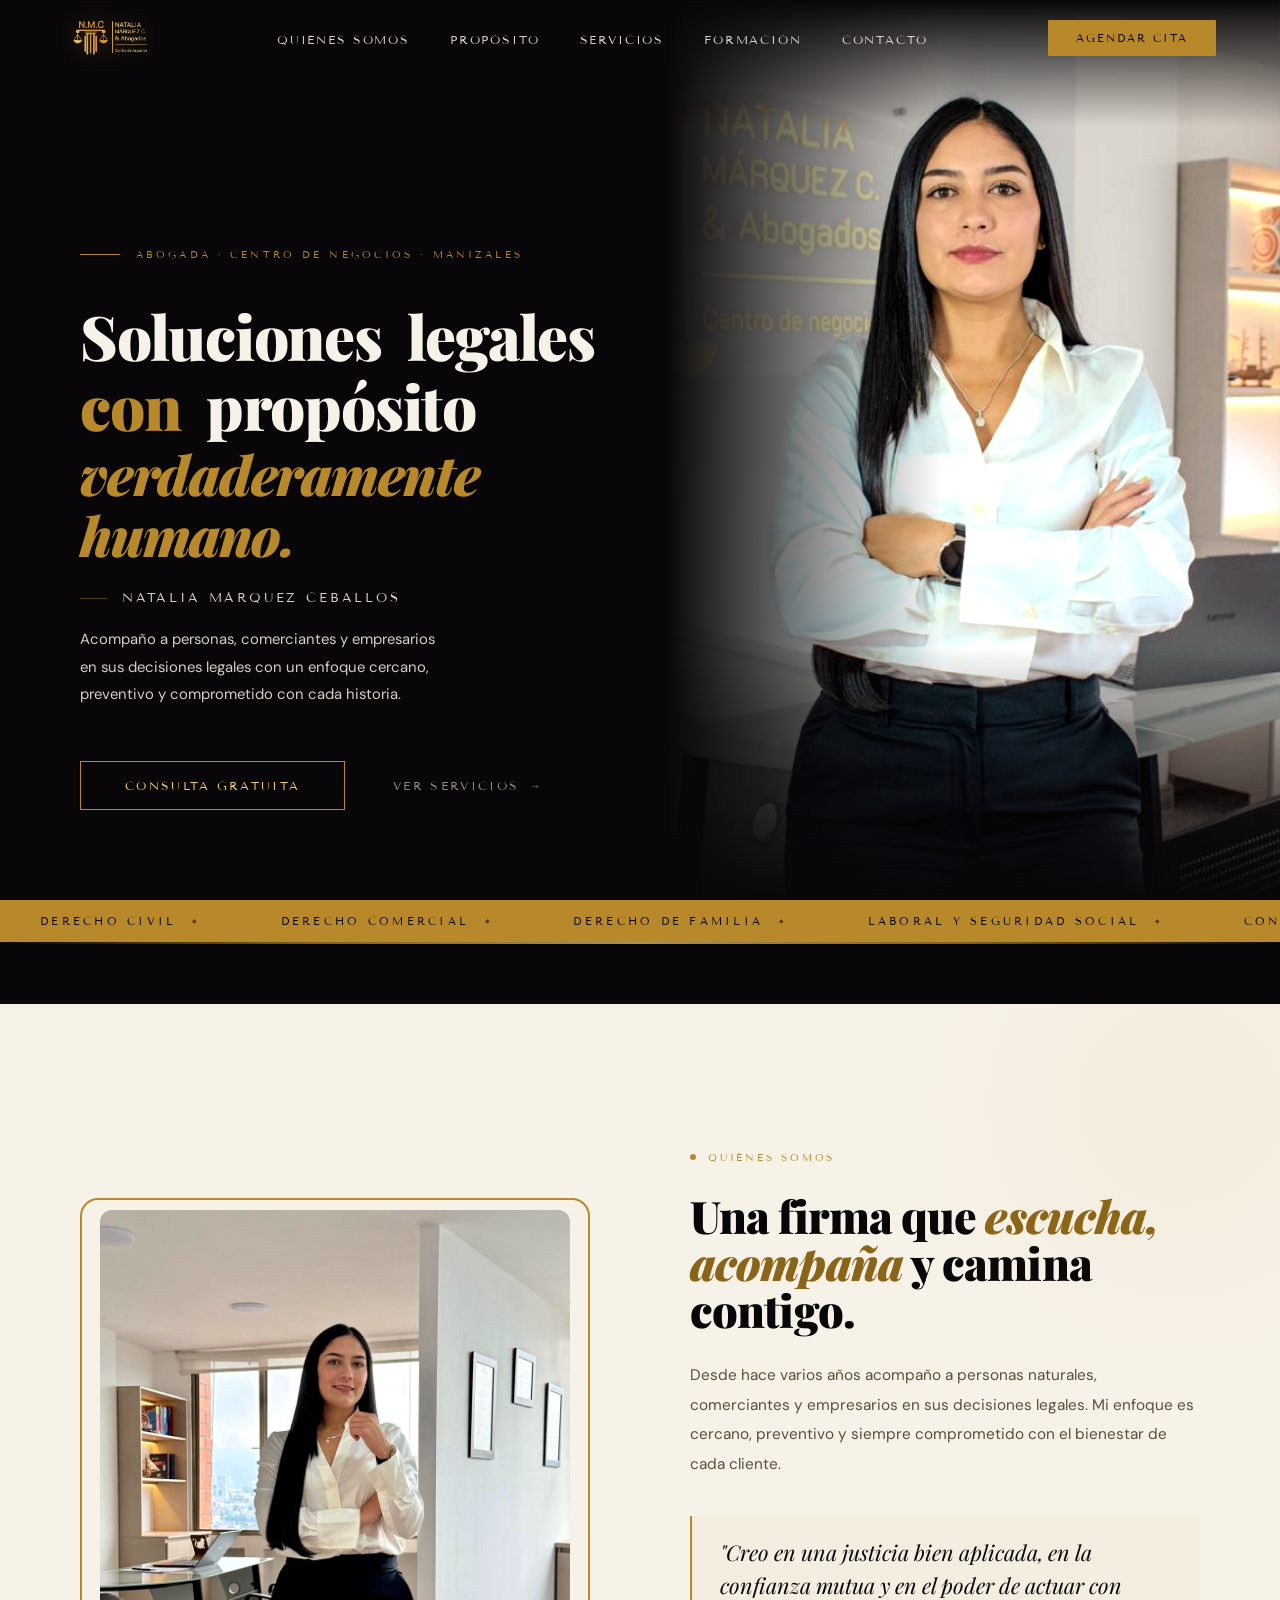
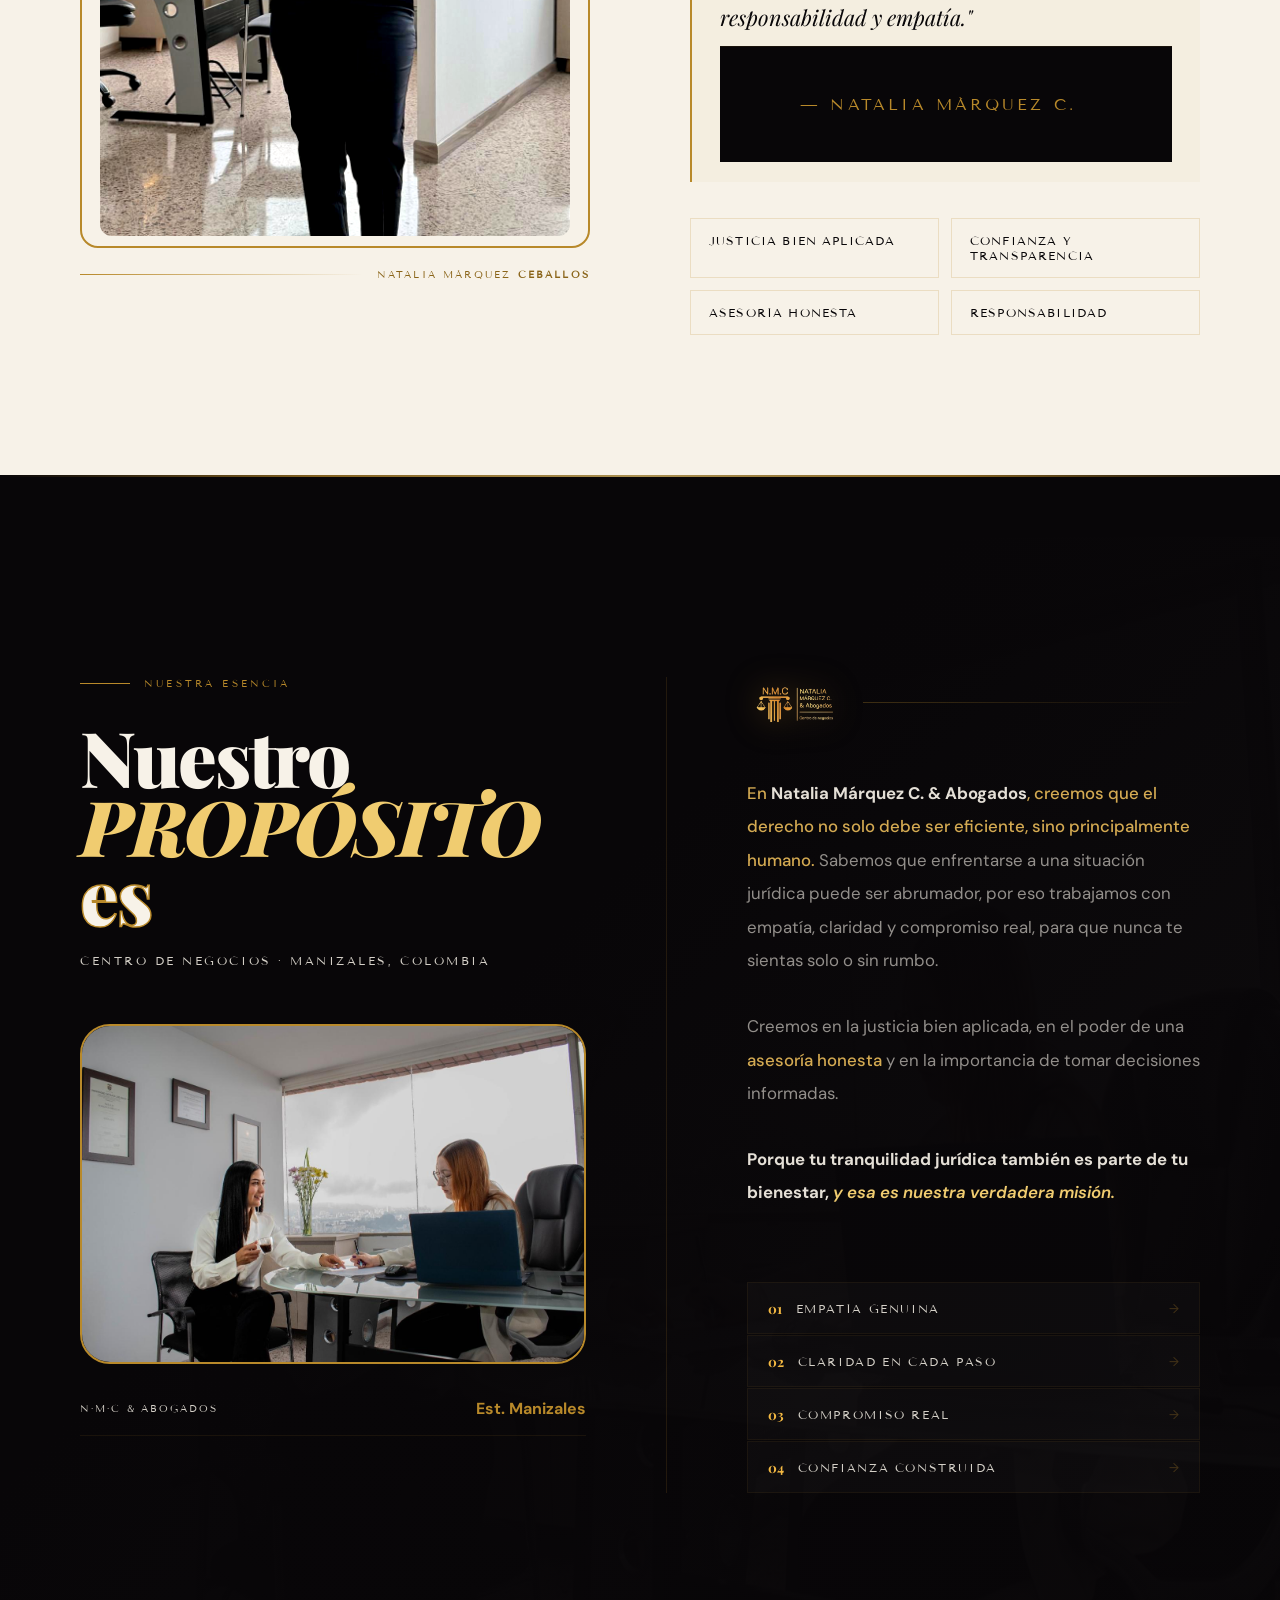
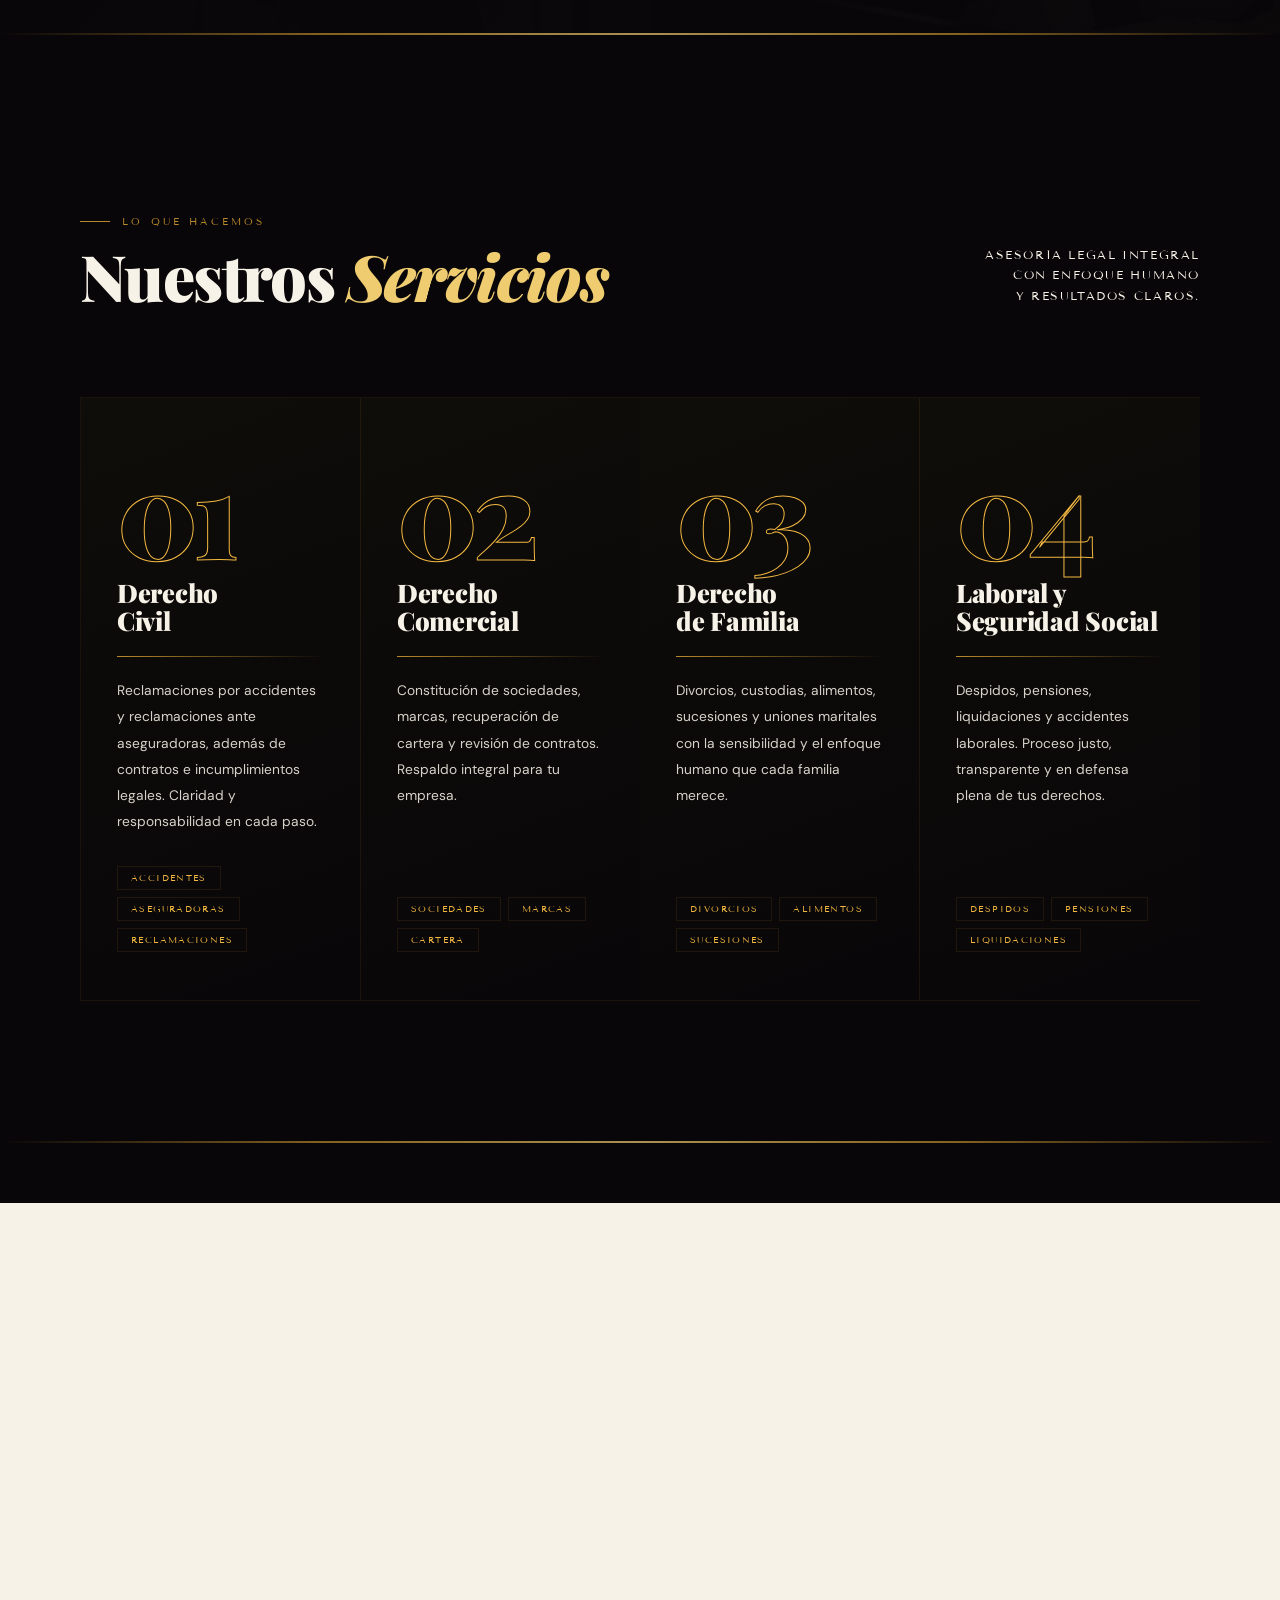
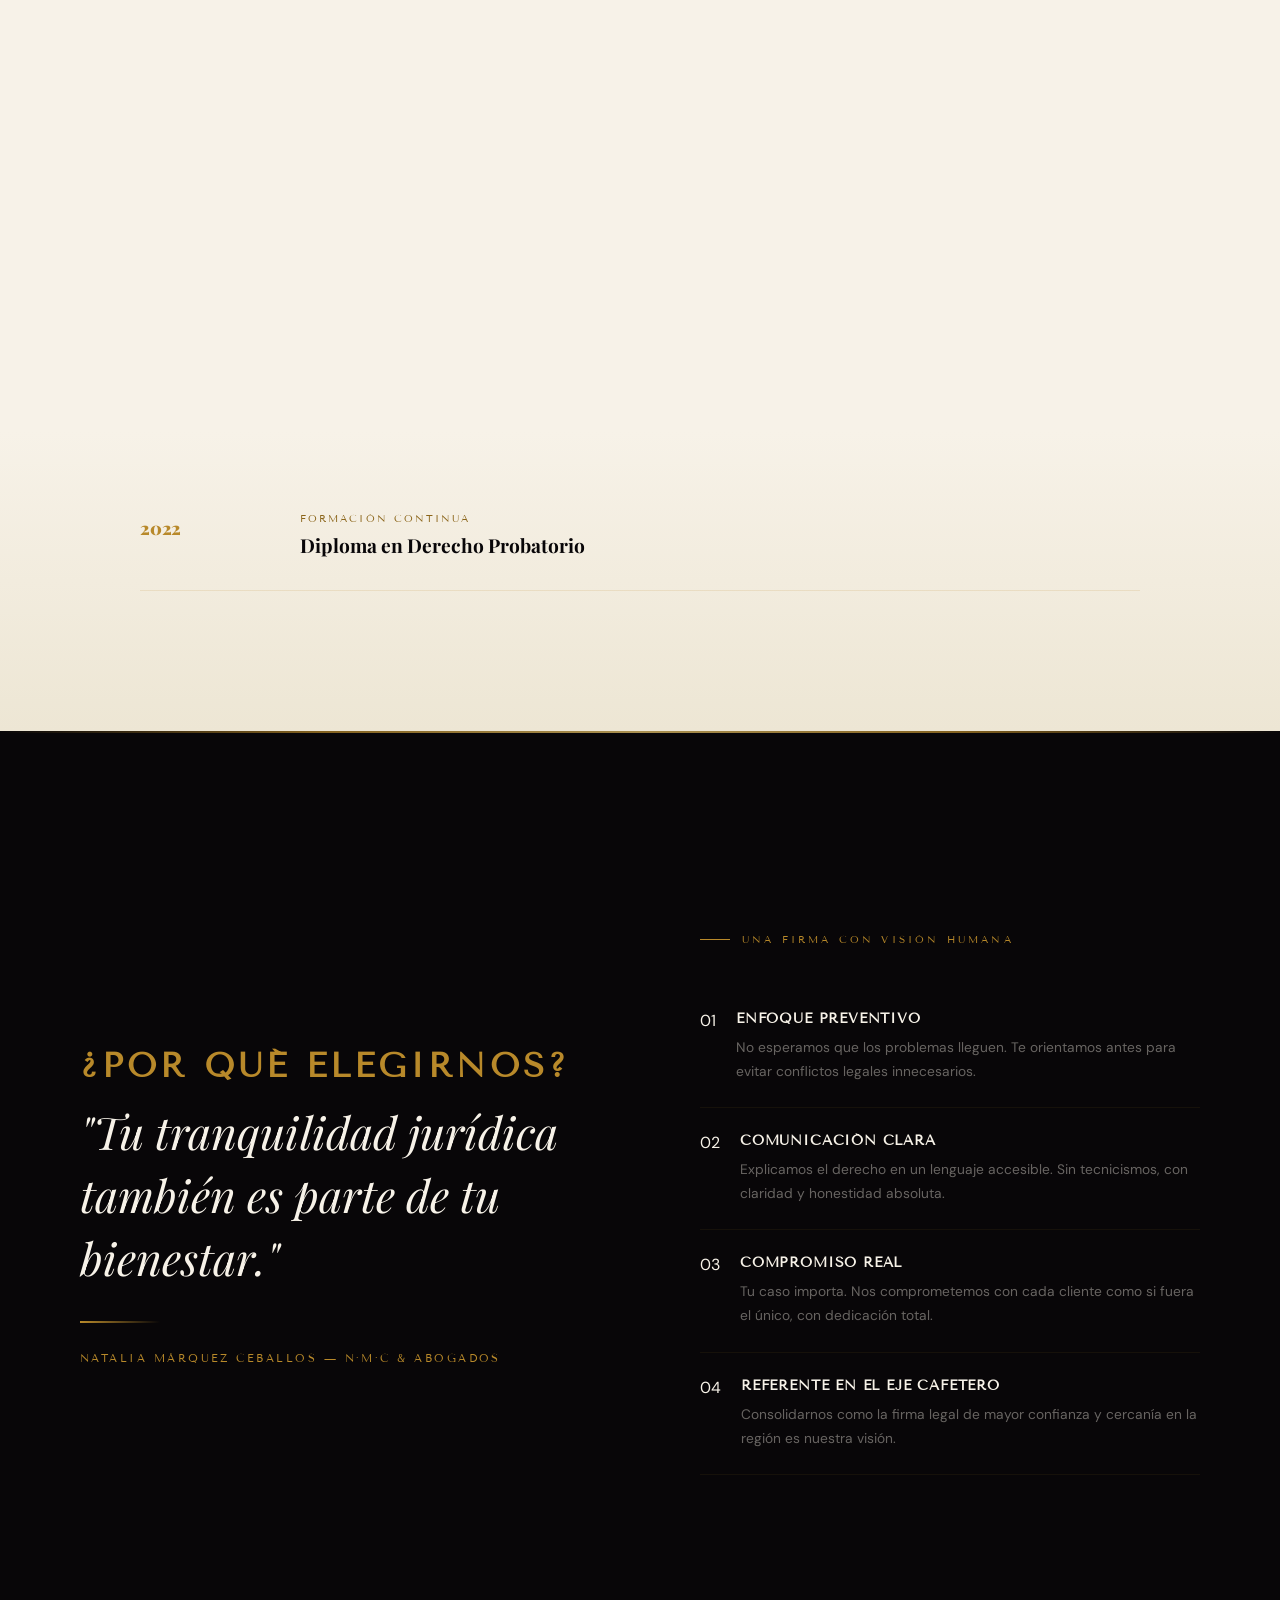
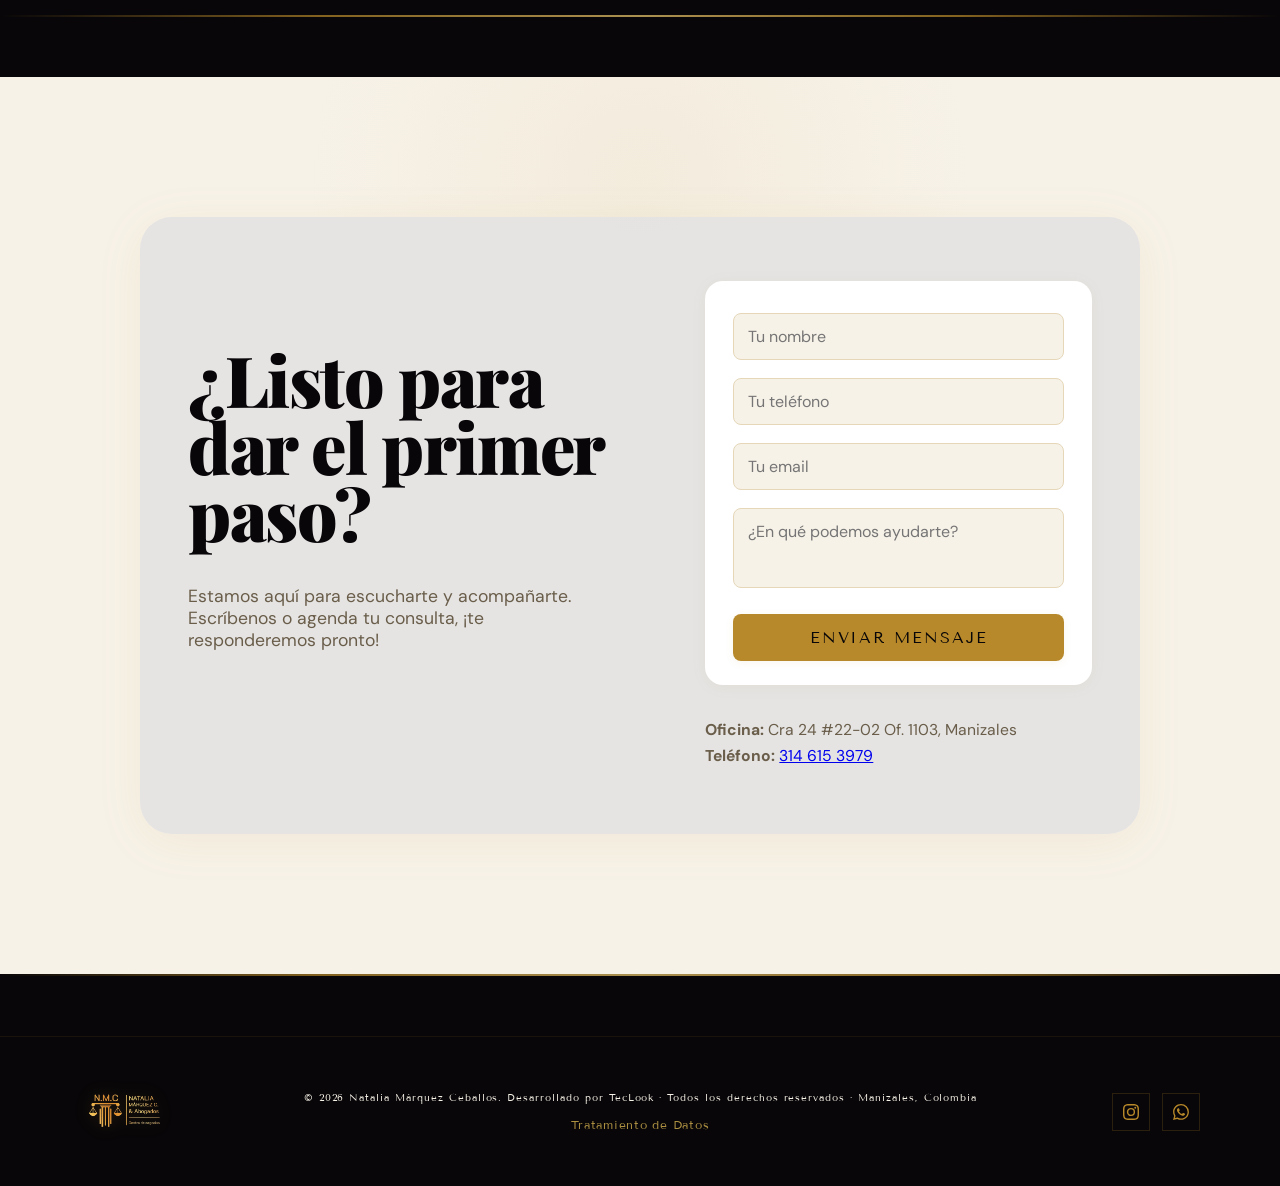
==== commit 6403197f: "Actualiza seccion de servicios: Laboral y Seguridad Social, sucesiones en Familia y reclamaciones de" ====
--- a/index.html
+++ b/index.html
@@ -4,7 +4,7 @@
     <meta charset="UTF-8" />
     <meta name="viewport" content="width=device-width,initial-scale=1.0" />
     <title>Abogada en Manizales | Natalia Márquez Ceballos | N.M.C & Abogados</title>
-    <meta name="description" content="Abogada Natalia Márquez Ceballos - Especialista en Derecho Civil, Comercial, Familia y Laboral en Manizales, Caldas. Asesoría legal con enfoque humano y preventivo. Consulta gratuita." />
+    <meta name="description" content="Abogada Natalia Márquez Ceballos - Especialista en Derecho Civil, Comercial, Familia y Laboral y Seguridad Social en Manizales, Caldas. Asesoría legal con enfoque humano y preventivo. Consulta gratuita." />
     <meta name="keywords" content="abogada, manizales, derecho civil, derecho comercial, derecho de familia, derecho laboral, abogado manizales, asesoría legal, sucesiones, contratos, divorcios, abogados caldas" />
     <meta name="author" content="N.M.C & Abogados - Natalia Márquez Ceballos" />
     <meta name="robots" content="index, follow" />
@@ -13,7 +13,7 @@
     <meta property="og:type" content="website" />
     <meta property="og:url" content="https://nmcabogada.com/" />
     <meta property="og:title" content="Abogada Natalia Márquez Ceballos | N.M.C & Abogados" />
-    <meta property="og:description" content="Asesoría legal con enfoque humano y preventivo en Manizales. Derecho Civil, Comercial, Familia y Laboral." />
+    <meta property="og:description" content="Asesoría legal con enfoque humano y preventivo en Manizales. Derecho Civil, Comercial, Familia y Laboral y Seguridad Social." />
     <meta property="og:image" content="https://nmcabogada.com/img/logo_natalia-removebg-preview.png" />
     <meta property="og:locale" content="es_CO" />
     <meta property="og:site_name" content="N.M.C & Abogados" />
@@ -77,7 +77,7 @@
             "@type": "State",
             "name": "Caldas"
           },
-          "serviceType": ["Derecho Civil", "Derecho Comercial", "Derecho de Familia", "Derecho Laboral"]
+          "serviceType": ["Derecho Civil", "Derecho Comercial", "Derecho de Familia", "Laboral y Seguridad Social"]
         },
         {
           "@type": "LocalBusiness",
@@ -115,7 +115,7 @@
           "name": "¿Qué servicios legales ofrece Natalia Márquez Ceballos?",
           "acceptedAnswer": {
             "@type": "Answer",
-            "text": "Ofrecemos asesoría en Derecho Civil, Derecho Comercial, Derecho de Familia y Derecho Laboral. Incluye contratos, sucesiones, divorcios, constitución de empresas, laboral y más."
+            "text": "Ofrecemos asesoría en Derecho Civil, Derecho Comercial, Derecho de Familia, Laboral y Seguridad Social. Incluye contratos, sucesiones, divorcios, constitución de empresas, reclamaciones por accidentes, reclamaciones ante aseguradoras y más."
           }
         },
         {
@@ -243,7 +243,7 @@
         <div class="marquee-item">Derecho Civil</div>
         <div class="marquee-item">Derecho Comercial</div>
         <div class="marquee-item">Derecho de Familia</div>
-        <div class="marquee-item">Derecho Laboral</div>
+        <div class="marquee-item">Laboral y Seguridad Social</div>
         <div class="marquee-item">Consulta Gratuita</div>
         <div class="marquee-item">Eje Cafetero</div>
         <div class="marquee-item">Natalia Márquez C.</div>
@@ -252,7 +252,7 @@
         <div class="marquee-item">Derecho Civil</div>
         <div class="marquee-item">Derecho Comercial</div>
         <div class="marquee-item">Derecho de Familia</div>
-        <div class="marquee-item">Derecho Laboral</div>
+        <div class="marquee-item">Laboral y Seguridad Social</div>
         <div class="marquee-item">Consulta Gratuita</div>
         <div class="marquee-item">Eje Cafetero</div>
         <div class="marquee-item">Natalia Márquez C.</div>
@@ -431,12 +431,13 @@
             <h3 class="svc-card-name">Derecho<br />Civil</h3>
             <div class="svc-card-rule"></div>
             <p class="svc-card-desc">
-              Contratos, reclamaciones por accidentes, procesos de sucesión e
-              incumplimientos legales. Claridad y responsabilidad en cada paso.
+              Reclamaciones por accidentes y reclamaciones ante aseguradoras,
+              además de contratos e incumplimientos legales. Claridad y
+              responsabilidad en cada paso.
             </p>
             <div class="svc-card-tags">
-              <span class="svc-card-tag">Contratos</span>
-              <span class="svc-card-tag">Sucesiones</span>
+              <span class="svc-card-tag">Accidentes</span>
+              <span class="svc-card-tag">Aseguradoras</span>
               <span class="svc-card-tag">Reclamaciones</span>
             </div>
           </div>
@@ -469,13 +470,13 @@
             <h3 class="svc-card-name">Derecho<br />de Familia</h3>
             <div class="svc-card-rule"></div>
             <p class="svc-card-desc">
-              Divorcios, custodias, alimentos y uniones maritales con la
-              sensibilidad y el enfoque humano que cada familia merece.
+              Divorcios, custodias, alimentos, sucesiones y uniones maritales
+              con la sensibilidad y el enfoque humano que cada familia merece.
             </p>
             <div class="svc-card-tags">
               <span class="svc-card-tag">Divorcios</span>
-              <span class="svc-card-tag">Custodias</span>
               <span class="svc-card-tag">Alimentos</span>
+              <span class="svc-card-tag">Sucesiones</span>
             </div>
           </div>
         </div>
@@ -485,7 +486,7 @@
           <div class="svc-card-beam"></div>
           <span class="svc-card-num">04</span>
           <div class="svc-card-body">
-            <h3 class="svc-card-name">Derecho<br />Laboral</h3>
+            <h3 class="svc-card-name">Laboral y<br />Seguridad Social</h3>
             <div class="svc-card-rule"></div>
             <p class="svc-card-desc">
               Despidos, pensiones, liquidaciones y accidentes laborales. Proceso
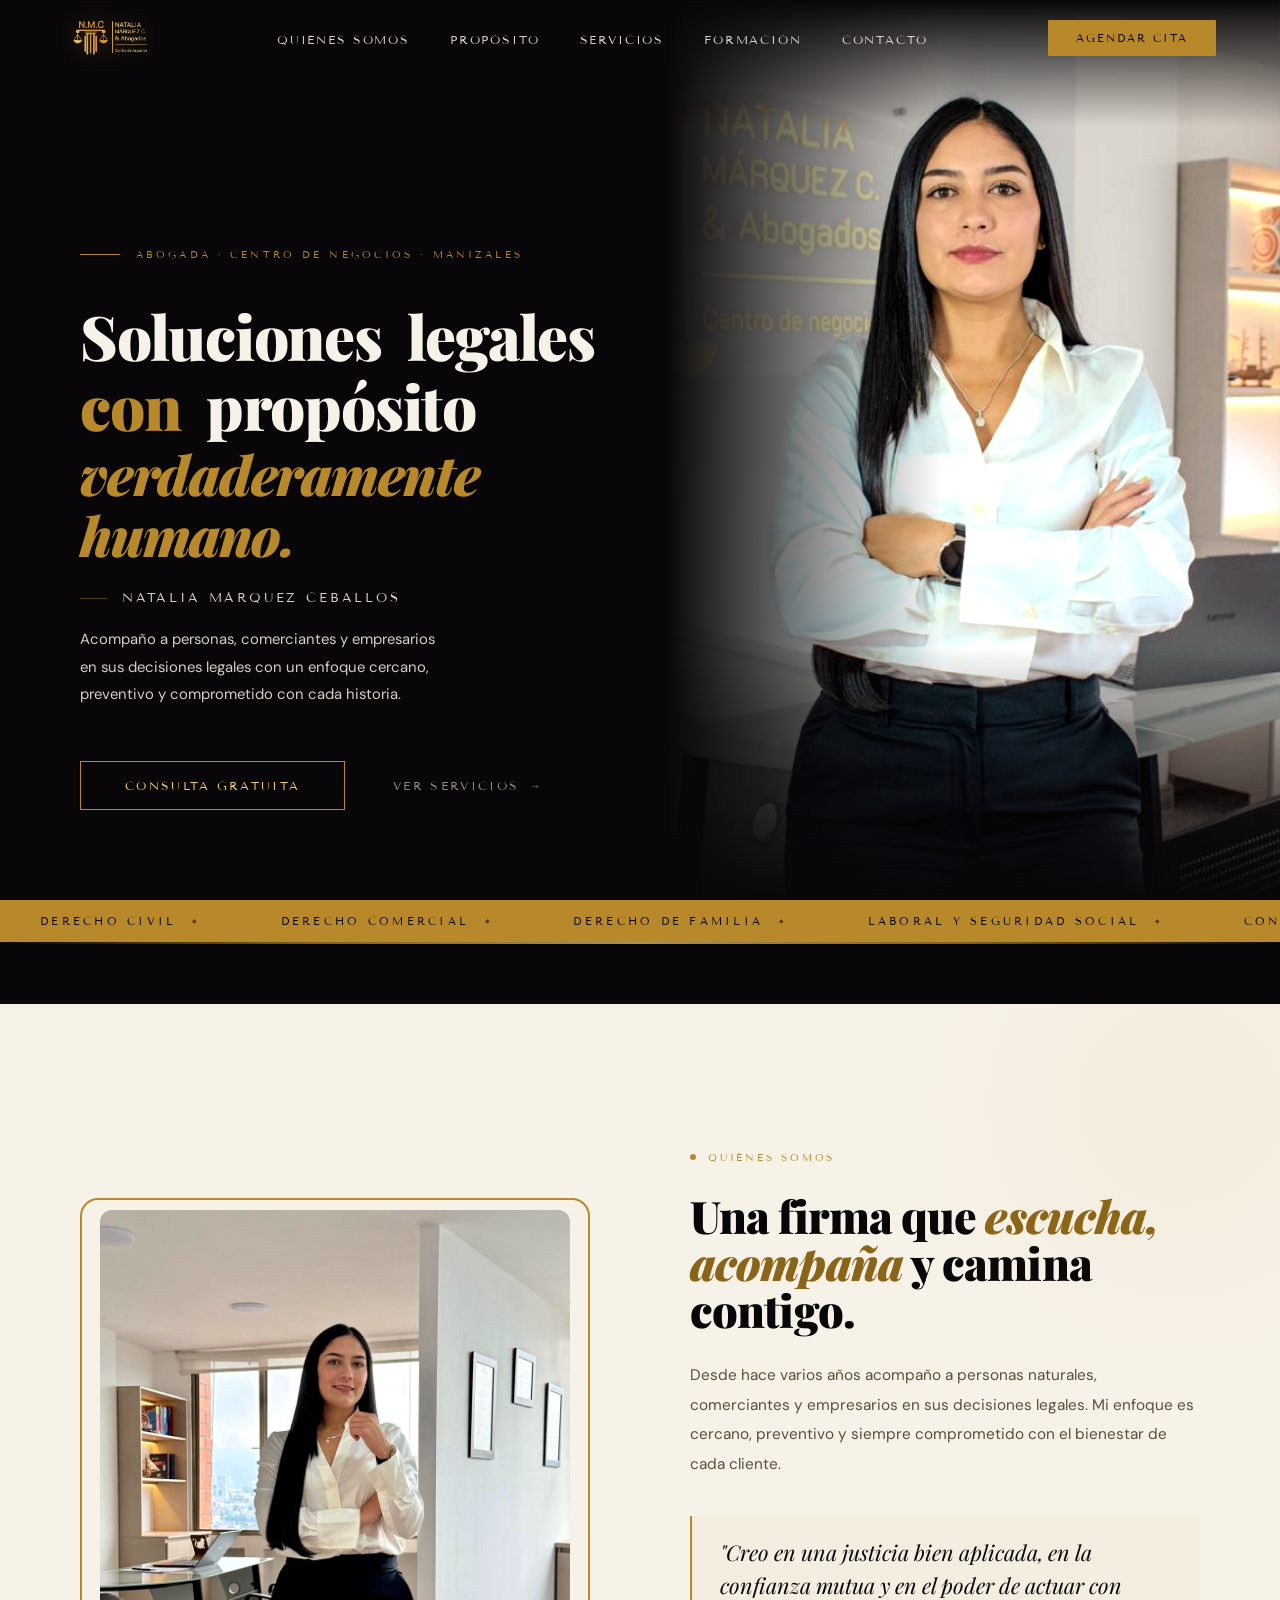
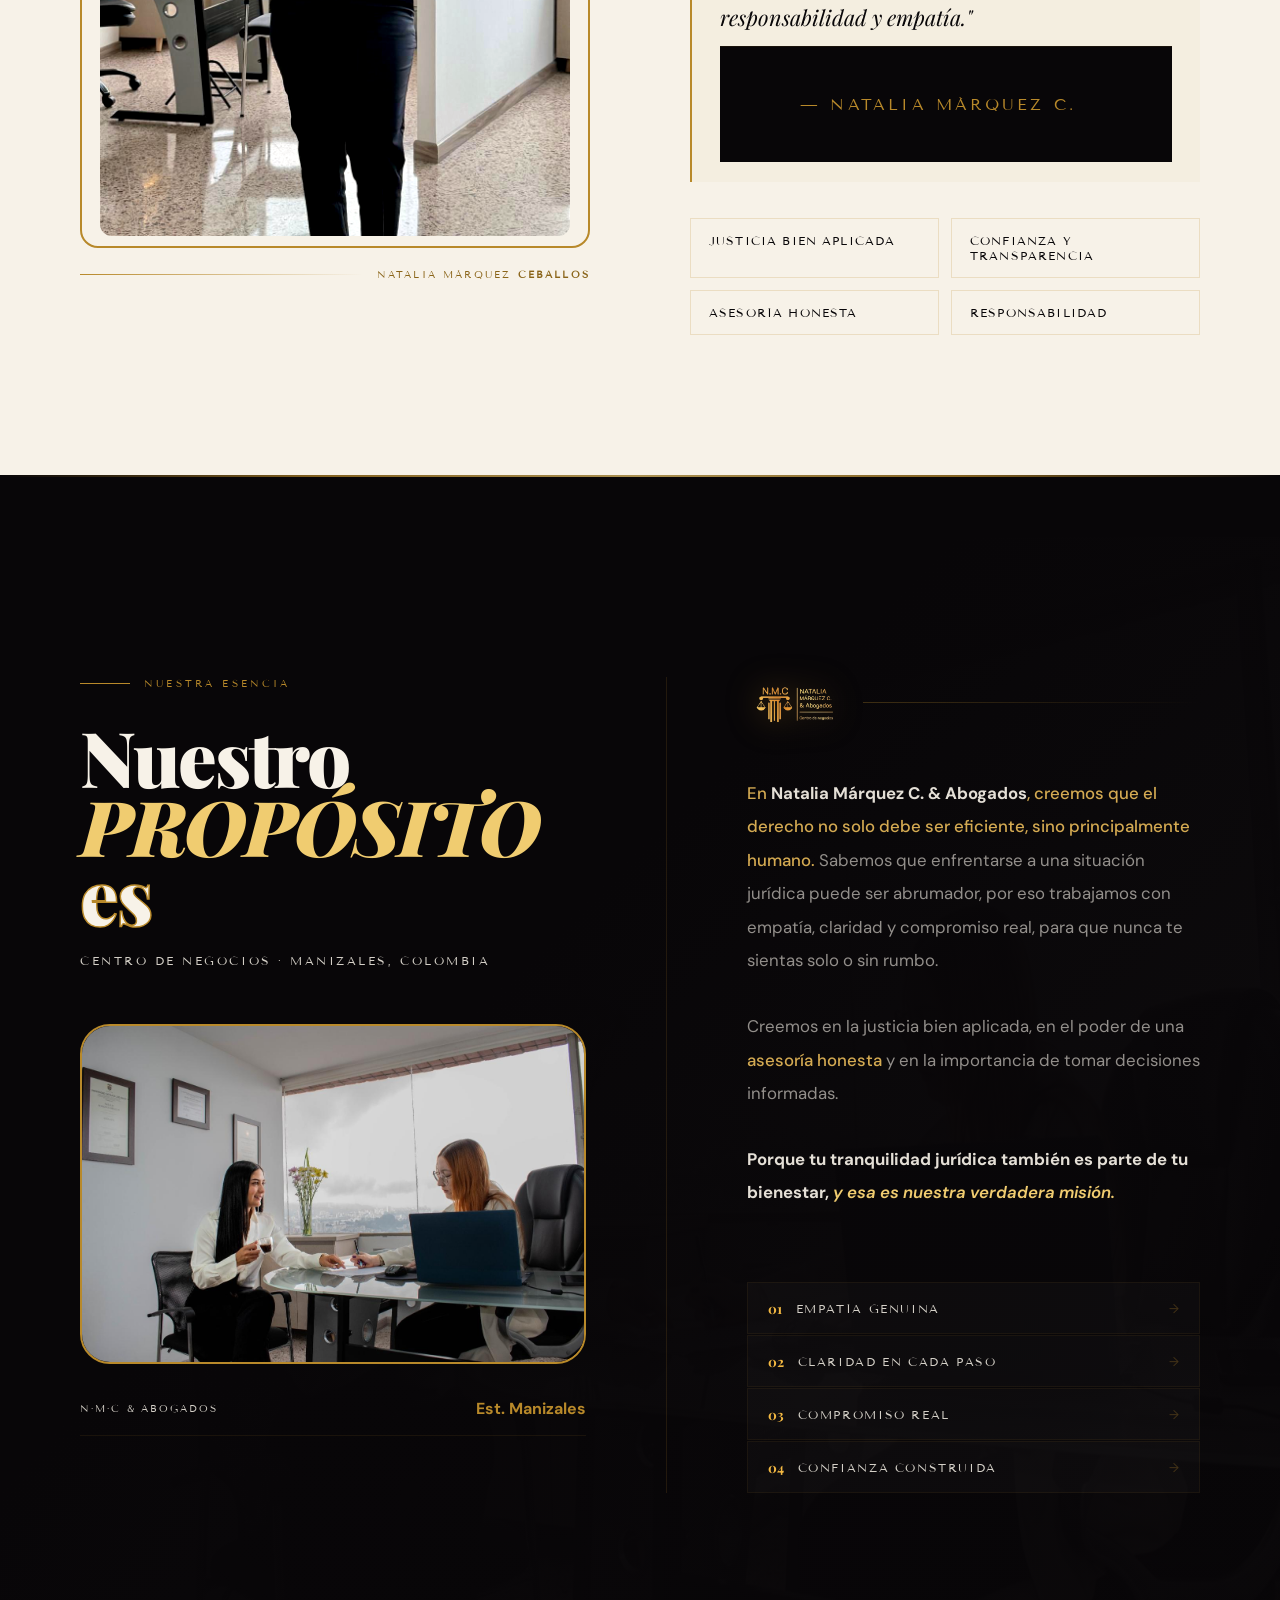
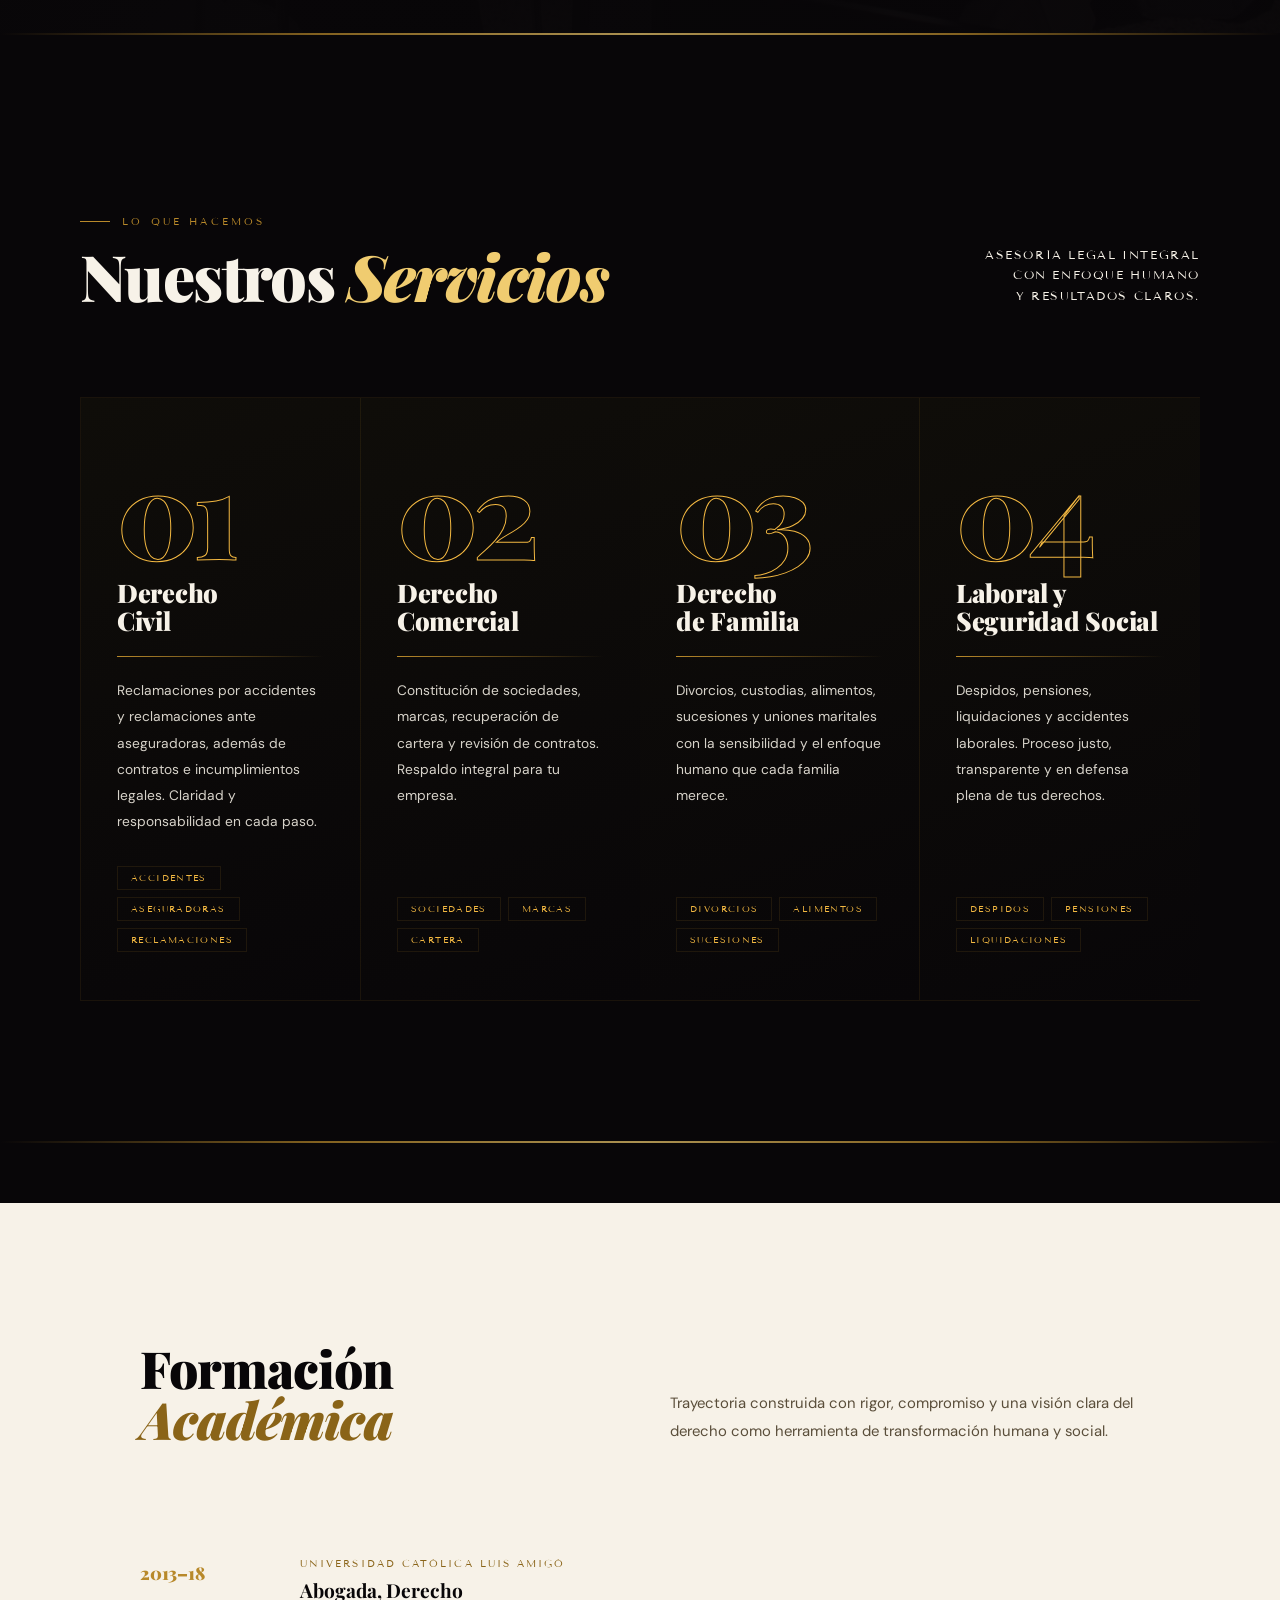
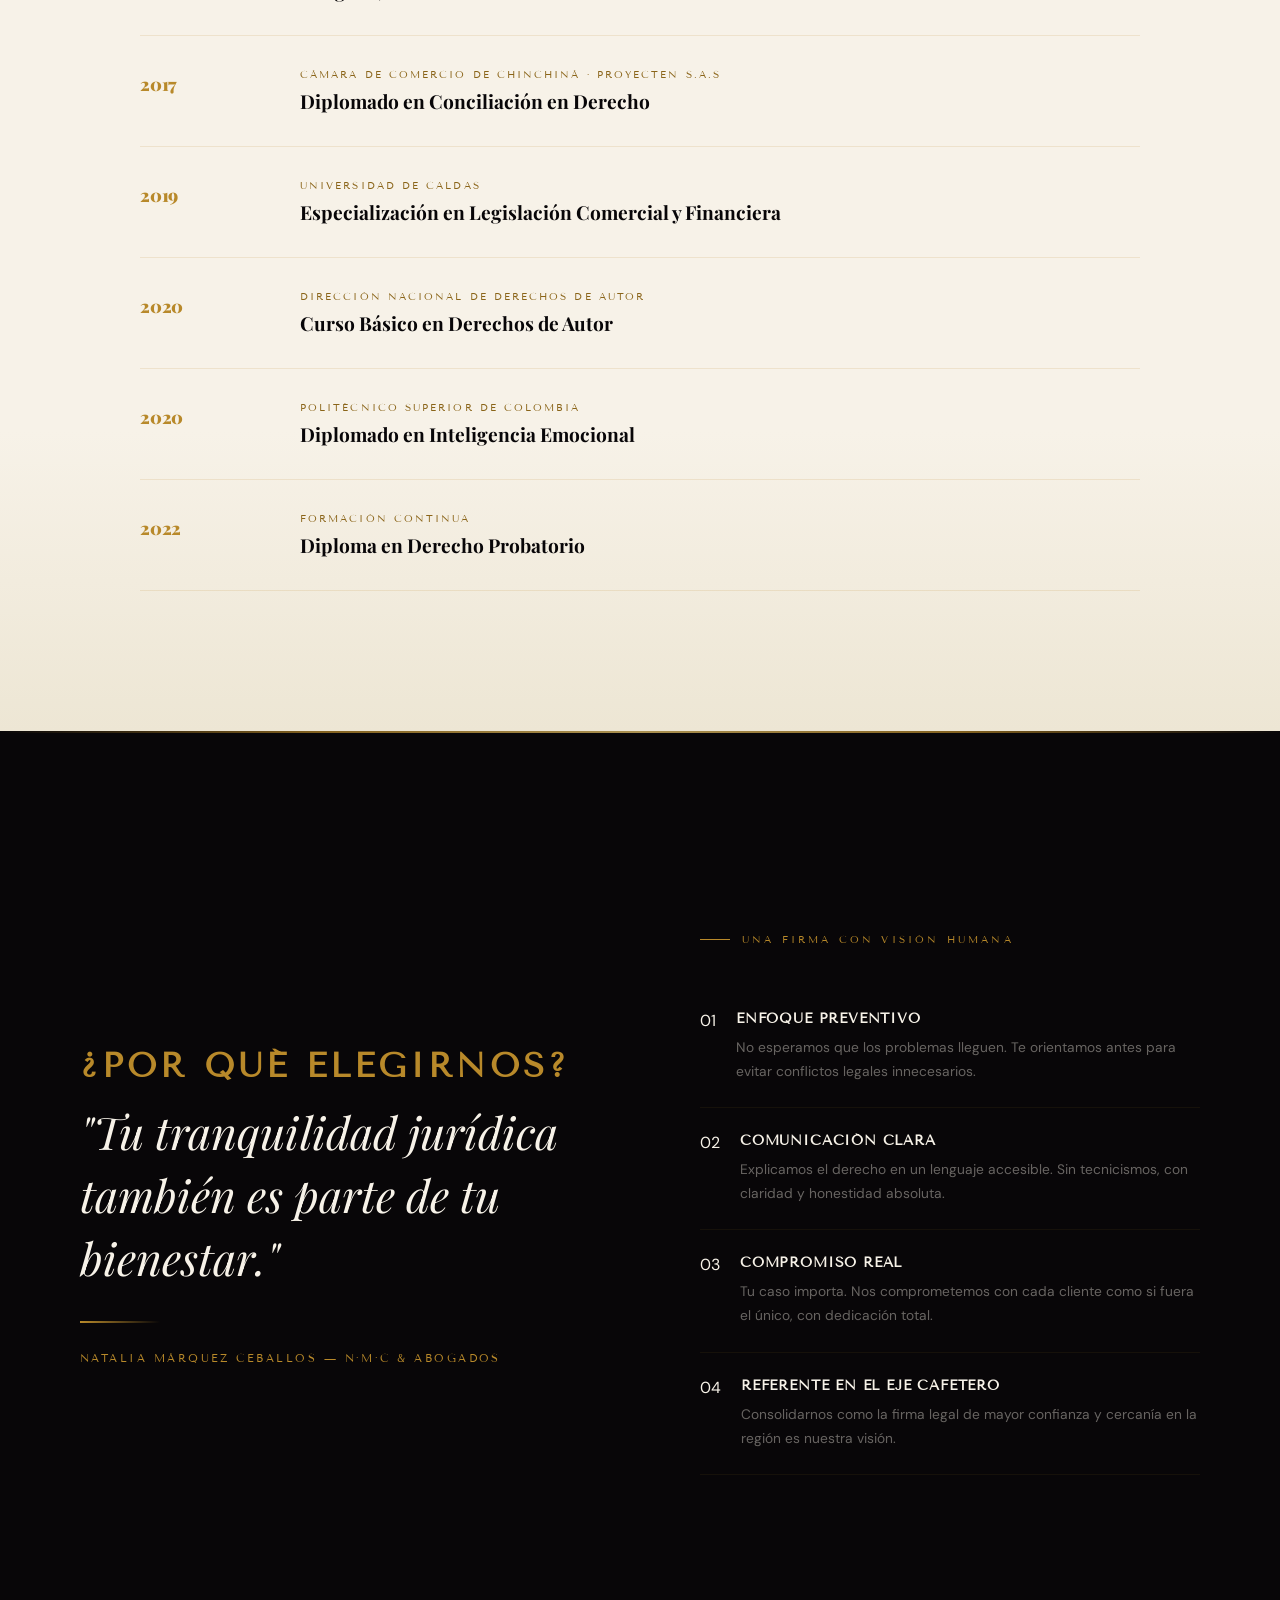
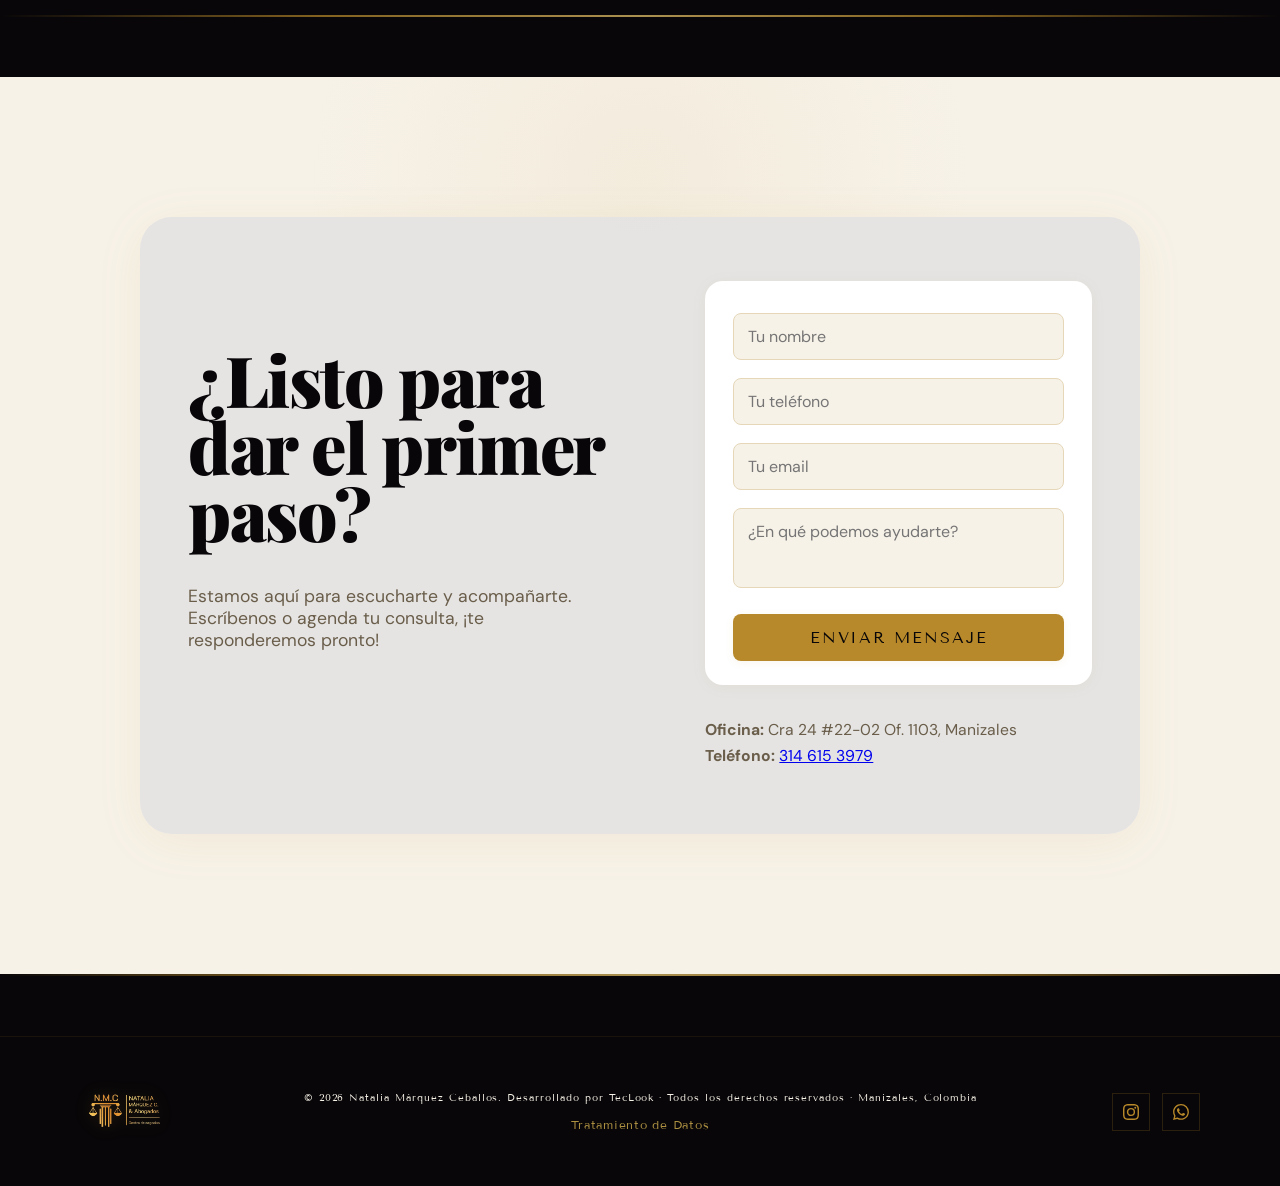
==== commit 9eccef05: "Mejoras: corrige email JSON-LD, HTML valido W3C, accesibilidad (skip link, labels, ARIA, foco, reduc" ====
--- a/index.html
+++ b/index.html
@@ -5,7 +5,7 @@
     <meta name="viewport" content="width=device-width,initial-scale=1.0" />
     <title>Abogada en Manizales | Natalia Márquez Ceballos | N.M.C & Abogados</title>
     <meta name="description" content="Abogada Natalia Márquez Ceballos - Especialista en Derecho Civil, Comercial, Familia y Laboral y Seguridad Social en Manizales, Caldas. Asesoría legal con enfoque humano y preventivo. Consulta gratuita." />
-    <meta name="keywords" content="abogada, manizales, derecho civil, derecho comercial, derecho de familia, derecho laboral, abogado manizales, asesoría legal, sucesiones, contratos, divorcios, abogados caldas" />
+    <meta name="keywords" content="abogada, manizales, derecho civil, derecho comercial, derecho de familia, laboral y seguridad social, abogado manizales, asesoría legal, reclamaciones accidentes, reclamaciones aseguradoras, sucesiones, contratos, divorcios, abogados caldas" />
     <meta name="author" content="N.M.C & Abogados - Natalia Márquez Ceballos" />
     <meta name="robots" content="index, follow" />
     <link rel="canonical" href="https://nmcabogada.com/" />
@@ -52,7 +52,7 @@
           "image": "https://nmcabogada.com/img/logo_natalia-removebg-preview.png",
           "url": "https://nmcabogada.com",
           "telephone": "+573146153979",
-          "email": "nmcabogados@example.com",
+          "email": "nataliamarquezcyabogados@gmail.com",
           "priceRange": "$$",
           "address": {
             "@type": "PostalAddress",
@@ -150,6 +150,8 @@
     <meta name="msvalidate.01" content="" />
   </head>
   <body>
+    <!-- SKIP LINK (accesibilidad: primer elemento enfocable con Teclado) -->
+    <a class="skip-link" href="#hero">Saltar al contenido principal</a>
     <!-- LOADER -->
     <div id="loader">
       <div class="loader-logo">N·M·C &amp; Abogados</div>
@@ -173,7 +175,7 @@
         <li><a href="#contact">Contacto</a></li>
       </ul>
       <div class="nav-right">
-        <a href="https://wa.me/573146153979" class="nav-cta" target="_blank"
+        <a href="https://wa.me/573146153979" class="nav-cta" target="_blank" rel="noopener"
           >Agendar Cita</a
         >
         <button class="hamburger" aria-label="Menú">
@@ -193,9 +195,12 @@
         <li><a href="#academic">Formación</a></li>
         <li><a href="#contact">Contacto</a></li>
       </ul>
-      <a href="https://wa.me/573146153979" class="mobile-cta" target="_blank">Agendar Cita</a>
+      <a href="https://wa.me/573146153979" class="mobile-cta" target="_blank" rel="noopener">Agendar Cita</a>
     </div>
     <div class="mobile-overlay"></div>
+
+    <!-- MAIN LANDMARK -->
+    <main id="contenido">
 
     <!-- HERO -->
     <section id="hero">
@@ -205,12 +210,12 @@
           <span>Abogada · Centro de Negocios · Manizales</span>
         </div>
         <h1 class="hero-h1">
-          <div class="word w1"><span>Soluciones</span></div>
-          <div class="word w2"><span>&nbsp;legales</span></div>
+          <span class="word w1"><span>Soluciones</span></span>
+          <span class="word w2"><span>&nbsp;legales</span></span>
           <br />
-          <div class="word w3"><span>con&nbsp;</span></div>
-          <div class="word w4"><span>propósito</span></div>
-          <div class="italic-block"><span>verdaderamente humano.</span></div>
+          <span class="word w3"><span>con&nbsp;</span></span>
+          <span class="word w4"><span>propósito</span></span>
+          <span class="italic-block"><span>verdaderamente humano.</span></span>
         </h1>
         <p class="hero-name-line">Natalia Márquez Ceballos</p>
         <p class="hero-sub">
@@ -219,7 +224,7 @@
           historia.
         </p>
         <div class="hero-actions">
-          <a href="https://wa.me/573146153979" class="btn-gold" target="_blank"
+          <a href="https://wa.me/573146153979" class="btn-gold" target="_blank" rel="noopener"
             ><span>Consulta Gratuita</span></a
           >
           <a href="#services" class="btn-ghost">Ver Servicios</a>
@@ -227,9 +232,9 @@
       </div>
       <div class="hero-right">
         <img
-          src="img/Natalia foto quienes somos.jpeg"
+          src="img/natalia-quienes-somos.jpeg"
           alt="Natalia Márquez Ceballos"
-          loading="lazy"
+          fetchpriority="high"
           width="520"
           height="650"
         />
@@ -267,7 +272,7 @@
       <div class="about-grid">
         <div class="about-photo-wrap reveal-left">
           <div class="about-photo-frame">
-            <img src="img/foto natalia 2.jpeg" alt="Natalia Márquez" loading="lazy" width="520" height="650" />
+            <img src="img/foto-natalia-2.jpeg" alt="Natalia Márquez" loading="lazy" width="520" height="650" />
           </div>
           <div class="about-photo-caption">
             <div class="about-photo-caption-line"></div>
@@ -310,7 +315,7 @@
     <section id="proposito">
       <div class="prop-bg">
         <img
-          src="img/Natalia foto hero.jpeg"
+          src="img/natalia-hero.jpeg"
           alt=""
           class="prop-bg-img"
           aria-hidden="true"
@@ -330,7 +335,7 @@
           </h2>
           <p class="prop-sub">Centro de negocios · Manizales, Colombia</p>
           <img
-            src="img/Natalia foto hero.jpeg"
+            src="img/natalia-hero.jpeg"
             alt="Natalia Márquez"
             class="prop-photo"
           />
@@ -592,7 +597,7 @@
             <div class="why-row reveal d1">
               <div class="why-idx">01</div>
               <div class="why-content">
-                <h4>Enfoque Preventivo</h4>
+                <h3>Enfoque Preventivo</h3>
                 <p>
                   No esperamos que los problemas lleguen. Te orientamos antes
                   para evitar conflictos legales innecesarios.
@@ -602,7 +607,7 @@
             <div class="why-row reveal d2">
               <div class="why-idx">02</div>
               <div class="why-content">
-                <h4>Comunicación Clara</h4>
+                <h3>Comunicación Clara</h3>
                 <p>
                   Explicamos el derecho en un lenguaje accesible. Sin
                   tecnicismos, con claridad y honestidad absoluta.
@@ -612,7 +617,7 @@
             <div class="why-row reveal d3">
               <div class="why-idx">03</div>
               <div class="why-content">
-                <h4>Compromiso Real</h4>
+                <h3>Compromiso Real</h3>
                 <p>
                   Tu caso importa. Nos comprometemos con cada cliente como si
                   fuera el único, con dedicación total.
@@ -622,7 +627,7 @@
             <div class="why-row reveal d4">
               <div class="why-idx">04</div>
               <div class="why-content">
-                <h4>Referente en el Eje Cafetero</h4>
+                <h3>Referente en el Eje Cafetero</h3>
                 <p>
                   Consolidarnos como la firma legal de mayor confianza y
                   cercanía en la región es nuestra visión.
@@ -649,29 +654,35 @@
         <div class="contact-fancy-right reveal-right">
           <form class="contact-fancy-form" id="cf-whatsapp-form" autocomplete="off">
             <div class="cf-form-group">
-              <input type="text" name="nombre" placeholder="Tu nombre" required />
+              <label class="visually-hidden" for="cf-nombre">Tu nombre</label>
+              <input type="text" id="cf-nombre" name="nombre" placeholder="Tu nombre" required />
             </div>
             <div class="cf-form-group">
-              <input type="tel" name="telefono" placeholder="Tu teléfono" pattern="[0-9\s\-\+]{7,15}" required />
+              <label class="visually-hidden" for="cf-telefono">Tu teléfono</label>
+              <input type="tel" id="cf-telefono" name="telefono" placeholder="Tu teléfono" pattern="[0-9\s\-\+]{7,15}" required />
             </div>
             <div class="cf-form-group">
-              <input type="email" name="email" placeholder="Tu email" required />
+              <label class="visually-hidden" for="cf-email">Tu email</label>
+              <input type="email" id="cf-email" name="email" placeholder="Tu email" required />
             </div>
             <div class="cf-form-group">
-              <textarea name="mensaje" placeholder="¿En qué podemos ayudarte?" required></textarea>
+              <label class="visually-hidden" for="cf-mensaje">¿En qué podemos ayudarte?</label>
+              <textarea id="cf-mensaje" name="mensaje" placeholder="¿En qué podemos ayudarte?" required></textarea>
             </div>
             <button type="submit" class="cf-btn">Enviar mensaje</button>
-            <div class="cf-form-success">¡Gracias! Tu mensaje ha sido enviado.</div>
+            <div class="cf-form-success" role="status">¡Listo! Se abrió WhatsApp con tu mensaje: solo presiona «Enviar» para completarlo.</div>
           </form>
           <div class="contact-fancy-info">
             <div><b>Oficina:</b> Cra 24 #22-02 Of. 1103, Manizales</div>
-            <div><b>Teléfono:</b> <a href="https://wa.me/573146153979" target="_blank">314 615 3979</a></div>
+            <div><b>Teléfono:</b> <a href="https://wa.me/573146153979" target="_blank" rel="noopener">314 615 3979</a></div>
           </div>
         </div>
       </div>
     </section>
 
      <div class="gold-divider"></div>
+
+    </main>
 
     <!-- FOOTER -->
     <footer>
@@ -685,10 +696,10 @@
         <a href="privacidad.html" style="color: var(--gold, #c9a84c); text-decoration: none; font-size: 0.78rem; letter-spacing: 0.06em; opacity: 0.85; transition: opacity 0.2s;" onmouseover="this.style.opacity='1'" onmouseout="this.style.opacity='0.85'">Tratamiento de Datos</a>
       </div>
       <div class="footer-social">
-        <a href="https://instagram.com/nmcabogados" target="_blank"><svg xmlns="http://www.w3.org/2000/svg" width="16" height="16" fill="currentColor" class="bi bi-instagram" viewBox="0 0 16 16">
+        <a href="https://instagram.com/nmcabogados" target="_blank" rel="noopener" aria-label="Instagram de N.M.C Abogados"><svg xmlns="http://www.w3.org/2000/svg" width="16" height="16" fill="currentColor" class="bi bi-instagram" viewBox="0 0 16 16">
   <path d="M8 0C5.829 0 5.556.01 4.703.048 3.85.088 3.269.222 2.76.42a3.9 3.9 0 0 0-1.417.923A3.9 3.9 0 0 0 .42 2.76C.222 3.268.087 3.85.048 4.7.01 5.555 0 5.827 0 8.001c0 2.172.01 2.444.048 3.297.04.852.174 1.433.372 1.942.205.526.478.972.923 1.417.444.445.89.719 1.416.923.51.198 1.09.333 1.942.372C5.555 15.99 5.827 16 8 16s2.444-.01 3.298-.048c.851-.04 1.434-.174 1.943-.372a3.9 3.9 0 0 0 1.416-.923c.445-.445.718-.891.923-1.417.197-.509.332-1.09.372-1.942C15.99 10.445 16 10.173 16 8s-.01-2.445-.048-3.299c-.04-.851-.175-1.433-.372-1.941a3.9 3.9 0 0 0-.923-1.417A3.9 3.9 0 0 0 13.24.42c-.51-.198-1.092-.333-1.943-.372C10.443.01 10.172 0 7.998 0zm-.717 1.442h.718c2.136 0 2.389.007 3.232.046.78.035 1.204.166 1.486.275.373.145.64.319.92.599s.453.546.598.92c.11.281.24.705.275 1.485.039.843.047 1.096.047 3.231s-.008 2.389-.047 3.232c-.035.78-.166 1.203-.275 1.485a2.5 2.5 0 0 1-.599.919c-.28.28-.546.453-.92.598-.28.11-.704.24-1.485.276-.843.038-1.096.047-3.232.047s-2.39-.009-3.233-.047c-.78-.036-1.203-.166-1.485-.276a2.5 2.5 0 0 1-.92-.598 2.5 2.5 0 0 1-.6-.92c-.109-.281-.24-.705-.275-1.485-.038-.843-.046-1.096-.046-3.233s.008-2.388.046-3.231c.036-.78.166-1.204.276-1.486.145-.373.319-.64.599-.92s.546-.453.92-.598c.282-.11.705-.24 1.485-.276.738-.034 1.024-.044 2.515-.045zm4.988 1.328a.96.96 0 1 0 0 1.92.96.96 0 0 0 0-1.92m-4.27 1.122a4.109 4.109 0 1 0 0 8.217 4.109 4.109 0 0 0 0-8.217m0 1.441a2.667 2.667 0 1 1 0 5.334 2.667 2.667 0 0 1 0-5.334"/>
 </svg></a>
-        <a href="https://wa.me/573146153979" target="_blank"><svg xmlns="http://www.w3.org/2000/svg" width="16" height="16" fill="currentColor" class="bi bi-whatsapp" viewBox="0 0 16 16">
+        <a href="https://wa.me/573146153979" target="_blank" rel="noopener" aria-label="WhatsApp de N.M.C Abogados"><svg xmlns="http://www.w3.org/2000/svg" width="16" height="16" fill="currentColor" class="bi bi-whatsapp" viewBox="0 0 16 16">
   <path d="M13.601 2.326A7.85 7.85 0 0 0 7.994 0C3.627 0 .068 3.558.064 7.926c0 1.399.366 2.76 1.057 3.965L0 16l4.204-1.102a7.9 7.9 0 0 0 3.79.965h.004c4.368 0 7.926-3.558 7.93-7.93A7.9 7.9 0 0 0 13.6 2.326zM7.994 14.521a6.6 6.6 0 0 1-3.356-.92l-.24-.144-2.494.654.666-2.433-.156-.251a6.56 6.56 0 0 1-1.007-3.505c0-3.626 2.957-6.584 6.591-6.584a6.56 6.56 0 0 1 4.66 1.931 6.56 6.56 0 0 1 1.928 4.66c-.004 3.639-2.961 6.592-6.592 6.592m3.615-4.934c-.197-.099-1.17-.578-1.353-.646-.182-.065-.315-.099-.445.099-.133.197-.513.646-.627.775-.114.133-.232.148-.43.05-.197-.1-.836-.308-1.592-.985-.59-.525-.985-1.175-1.103-1.372-.114-.198-.011-.304.088-.403.087-.088.197-.232.296-.346.1-.114.133-.198.198-.33.065-.134.034-.248-.015-.347-.05-.099-.445-1.076-.612-1.47-.16-.389-.323-.335-.445-.34-.114-.007-.247-.007-.38-.007a.73.73 0 0 0-.529.247c-.182.198-.691.677-.691 1.654s.71 1.916.81 2.049c.098.133 1.394 2.132 3.383 2.992.47.205.84.326 1.129.418.475.152.904.129 1.246.08.38-.058 1.171-.48 1.338-.943.164-.464.164-.86.114-.943-.049-.084-.182-.133-.38-.232"/>
 </svg></a>
       </div>
--- a/css/styles.css
+++ b/css/styles.css
@@ -1853,7 +1853,7 @@
   color: rgba(184, 137, 42, 0.45);
 }
 
-.why-content h4 {
+.why-content h3 {
   font-family: "Tenor Sans", serif;
   font-size: 0.85rem;
   letter-spacing: 0.06em;
@@ -1862,7 +1862,7 @@
   margin-bottom: 8px;
   transition: color 0.3s;
 }
-.why-row:hover .why-content h4 {
+.why-row:hover .why-content h3 {
   color: var(--gx);
 }
 .why-content p {
@@ -2484,7 +2484,7 @@
   .why-idx {
     font-size: 0.9rem;
   }
-  .why-content h4 {
+  .why-content h3 {
     font-size: 0.78rem;
   }
   .why-content p {
@@ -2748,7 +2748,7 @@
   .why-idx {
     font-size: 0.85rem;
   }
-  .why-content h4 {
+  .why-content h3 {
     font-size: 0.72rem;
   }
   .why-content p {
@@ -3011,3 +3011,73 @@
     color: #5a4e3a;
   }
 }
+
+/* ══════════════════════════════════════════
+   ACCESIBILIDAD (WCAG 2.2)
+   ══════════════════════════════════════════ */
+
+/* Texto disponible solo para lectores de pantalla */
+.visually-hidden {
+  position: absolute !important;
+  width: 1px;
+  height: 1px;
+  padding: 0;
+  margin: -1px;
+  overflow: hidden;
+  clip: rect(0, 0, 0, 0);
+  white-space: nowrap;
+  border: 0;
+}
+
+/* Enlace "saltar al contenido": invisible hasta recibir foco de teclado */
+.skip-link {
+  position: fixed;
+  top: -100px;
+  left: 16px;
+  z-index: 10000;
+  background: var(--g, #b8892a);
+  color: var(--ink, #0f0d09);
+  font-family: "Tenor Sans", serif;
+  font-size: 0.8rem;
+  letter-spacing: 0.1em;
+  text-transform: uppercase;
+  padding: 12px 20px;
+  border-radius: 0 0 6px 6px;
+  text-decoration: none;
+  transition: top 0.2s;
+}
+.skip-link:focus {
+  top: 0;
+}
+
+/* Foco visible (teclado) en formulario, enlaces y botones */
+.cf-form-group input:focus-visible,
+.cf-form-group textarea:focus-visible {
+  outline: 2px solid var(--g, #b8892a);
+  outline-offset: 2px;
+  border-color: var(--g, #b8892a);
+}
+a:focus-visible,
+button:focus-visible {
+  outline: 2px solid var(--gx, #f0c766);
+  outline-offset: 3px;
+  border-radius: 3px;
+}
+
+/* El menú fijo no debe tapar el inicio de cada sección al navegar por anclas */
+section[id],
+main[id] {
+  scroll-margin-top: 76px;
+}
+
+/* Respeto por la preferencia de movimiento reducido del usuario */
+@media (prefers-reduced-motion: reduce) {
+  *,
+  *::before,
+  *::after {
+    animation-duration: 0.01ms !important;
+    animation-iteration-count: 1 !important;
+    transition-duration: 0.01ms !important;
+    scroll-behavior: auto !important;
+  }
+}
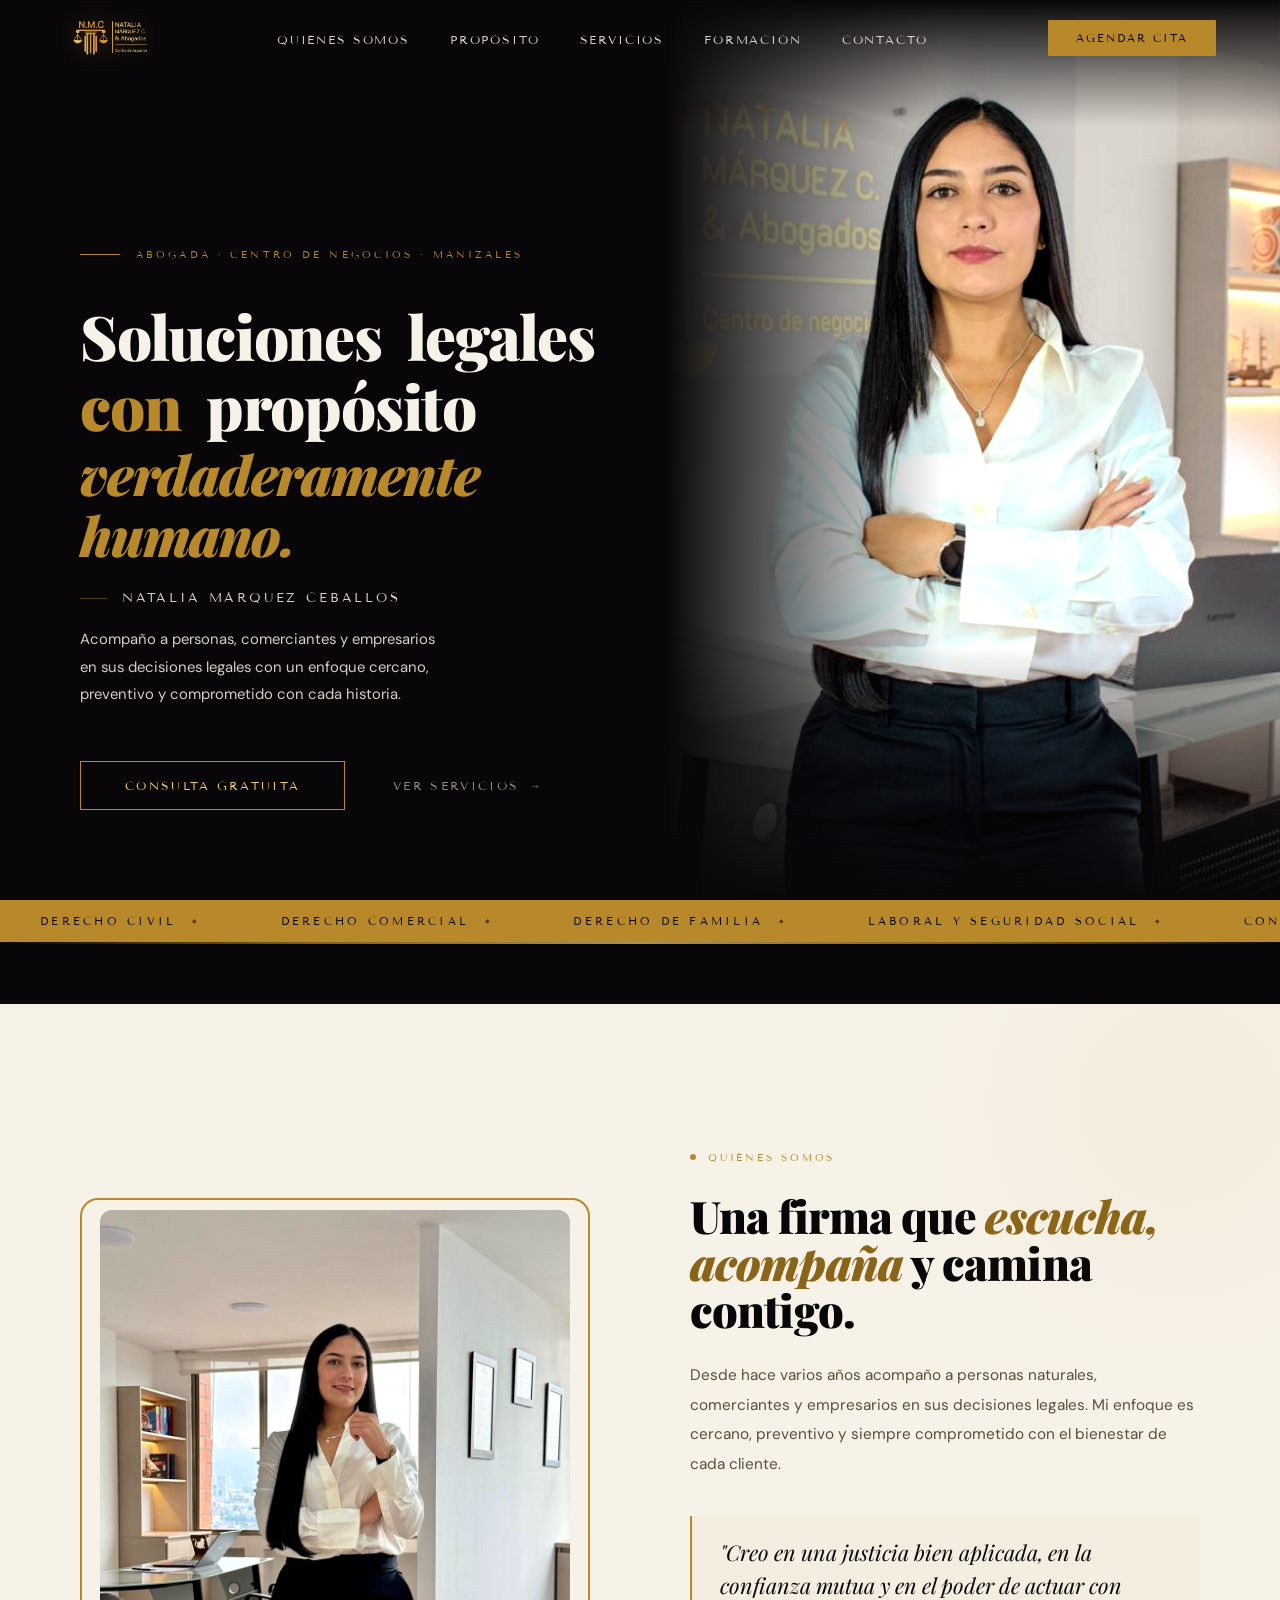
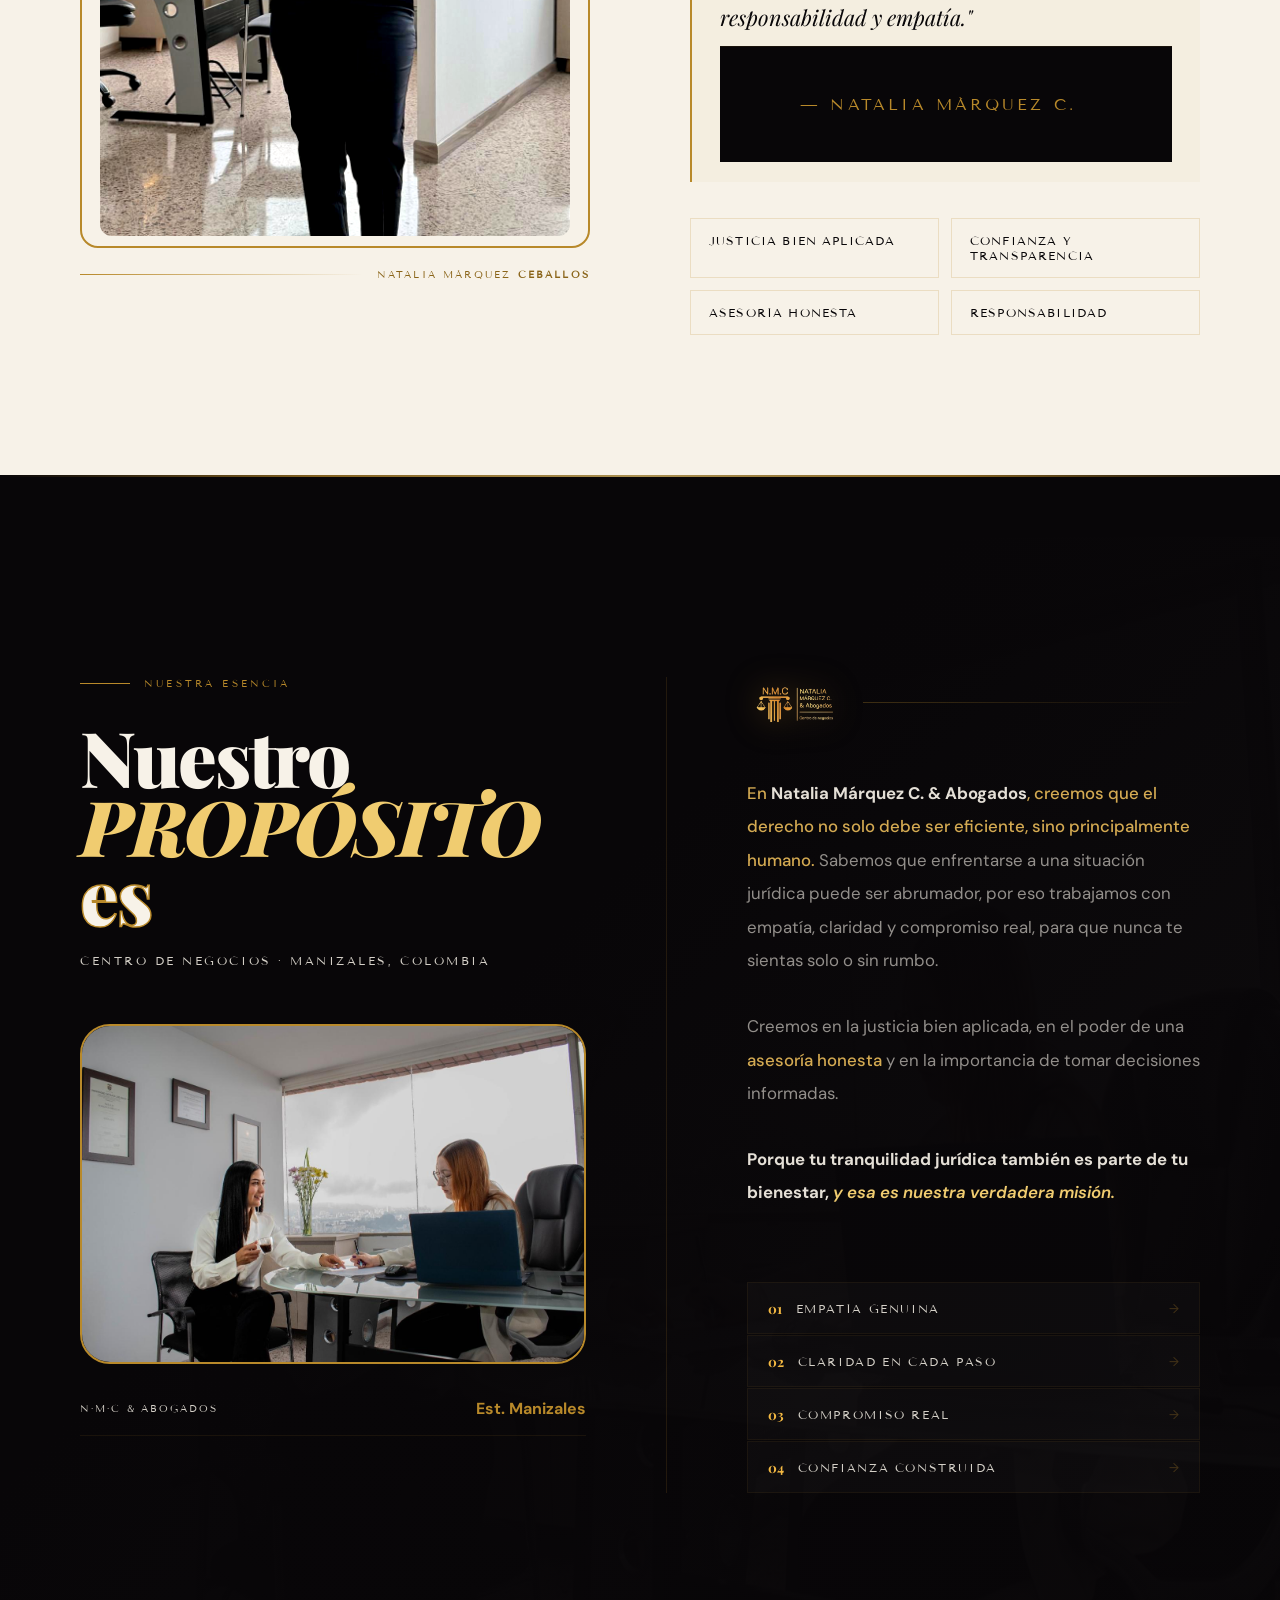
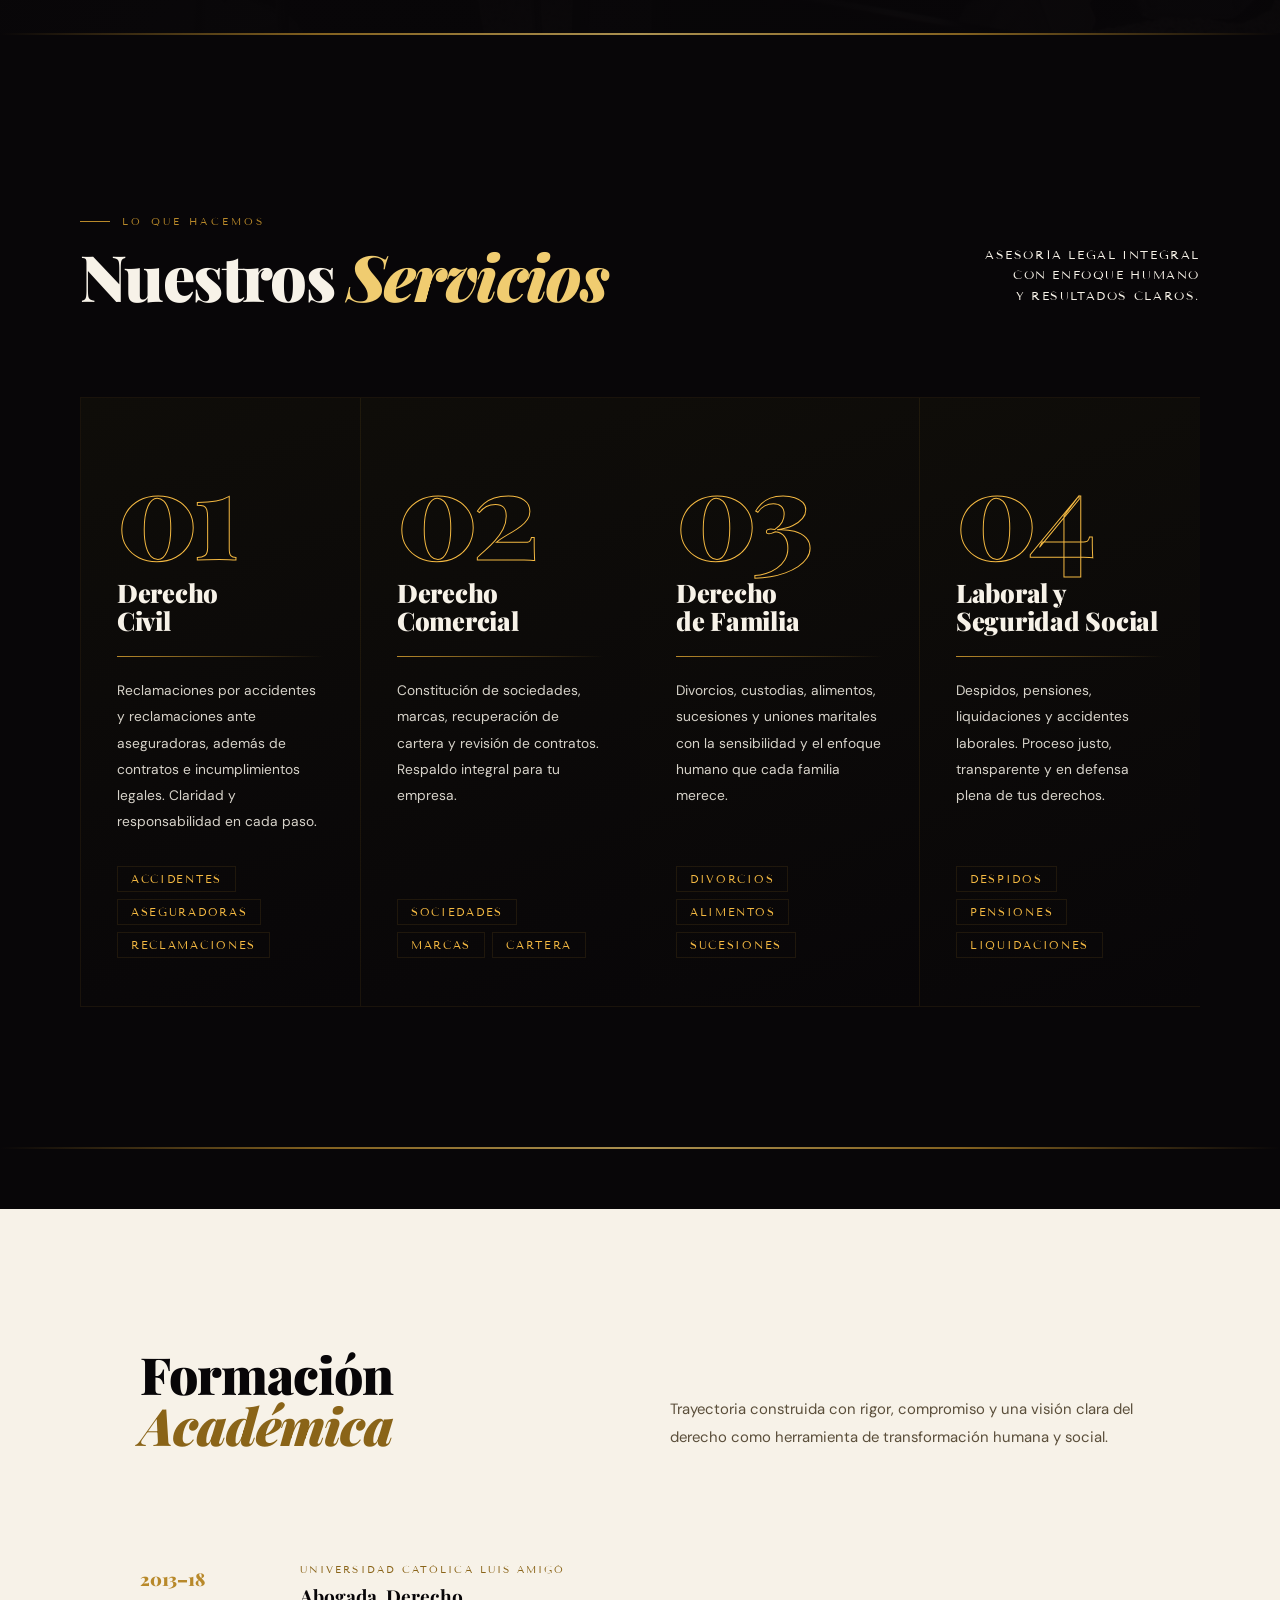
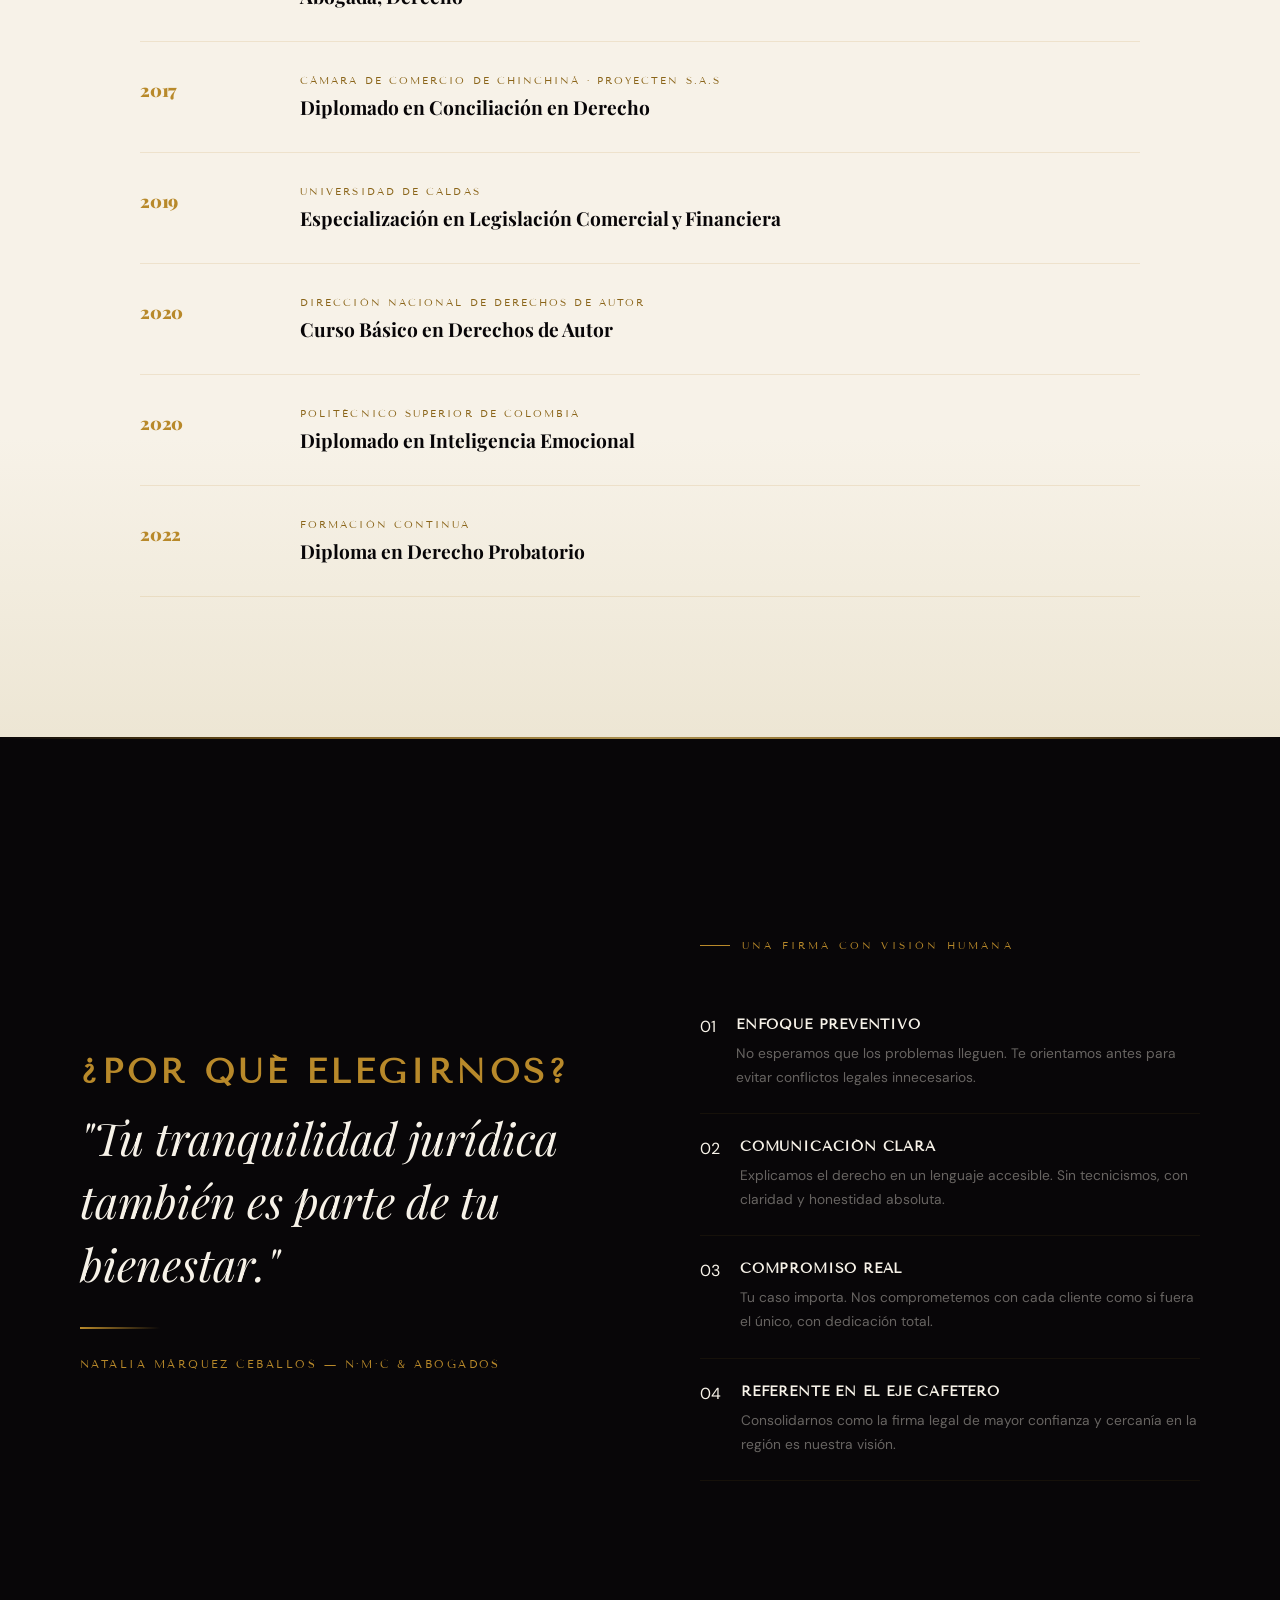
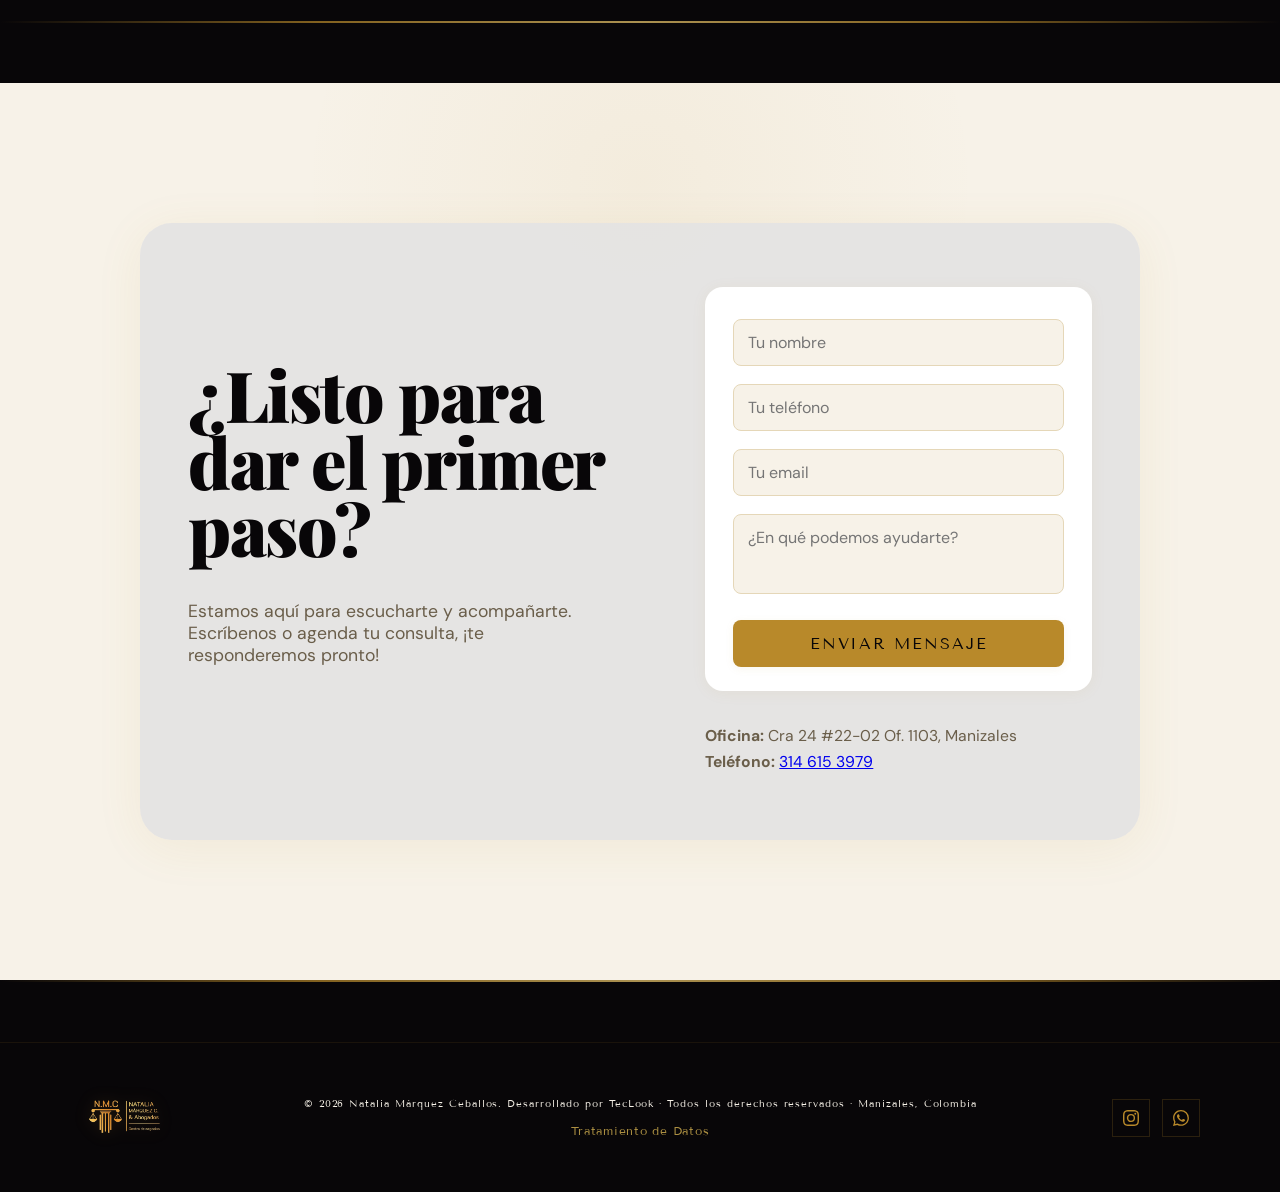
==== commit 8e5f3b08: "Limpieza y accesibilidad: elimina cursor muerto y CSS sin uso, menu movil con aria/Escape/foco, redu" ====
--- a/index.html
+++ b/index.html
@@ -34,10 +34,13 @@
     
     <meta name="theme-color" content="#b8892a" />
     
+    <meta property="og:image:width" content="680" />
+    <meta property="og:image:height" content="367" />
+    
     <link rel="icon" type="image/png" href="img/logo_natalia-removebg-preview.png" />
     <link rel="preconnect" href="https://fonts.googleapis.com" />
     <link rel="preconnect" href="https://fonts.gstatic.com" crossorigin />
-    <link href="https://fonts.googleapis.com/css2?family=Playfair+Display:ital,wght@0,400;0,700;0,900;1,400;1,700&family=DM+Sans:wght@300;400;500&family=Tenor+Sans&display=swap" rel="stylesheet"/>
+    <link href="https://fonts.googleapis.com/css2?family=Playfair+Display:ital,wght@0,400;0,700;0,900;1,400;1,700&family=DM+Sans:wght@400;500&family=Tenor+Sans&display=swap" rel="stylesheet"/>
     <link rel="stylesheet" href="css/styles.css" />
     
     <script type="application/ld+json">
@@ -53,6 +56,7 @@
           "url": "https://nmcabogada.com",
           "telephone": "+573146153979",
           "email": "nataliamarquezcyabogados@gmail.com",
+          "sameAs": ["https://www.instagram.com/nmcabogados/", "https://wa.me/573146153979"],
           "priceRange": "$$",
           "address": {
             "@type": "PostalAddress",
@@ -158,10 +162,6 @@
       <div class="loader-bar"></div>
     </div>
 
-    <!-- CURSOR -->
-    <div id="cur-dot"></div>
-    <div id="cur-ring"></div>
-
     <!-- NAV -->
     <nav id="nav">
       <a href="#" class="nav-logo"
@@ -178,7 +178,7 @@
         <a href="https://wa.me/573146153979" class="nav-cta" target="_blank" rel="noopener"
           >Agendar Cita</a
         >
-        <button class="hamburger" aria-label="Menú">
+        <button class="hamburger" aria-label="Menú" aria-expanded="false" aria-controls="mobile-menu">
           <span></span>
           <span></span>
           <span></span>
@@ -187,7 +187,7 @@
     </nav>
     
     <!-- Mobile Menu -->
-    <div class="mobile-menu">
+    <div class="mobile-menu" id="mobile-menu">
       <ul class="mobile-nav-links">
         <li><a href="#about">Quiénes Somos</a></li>
         <li><a href="#proposito">Propósito</a></li>
@@ -648,22 +648,20 @@
         <div class="contact-fancy-left reveal-left">
           <h2 class="contact-h2">¿Listo para dar el <span class="stroke">primer paso</span>?</h2>
           <p class="contact-fancy-desc">Estamos aquí para escucharte y acompañarte. Escríbenos o agenda tu consulta, ¡te responderemos pronto!</p>
-          <div class="contact-fancy-social">
-          </div>
         </div>
         <div class="contact-fancy-right reveal-right">
           <form class="contact-fancy-form" id="cf-whatsapp-form" autocomplete="off">
             <div class="cf-form-group">
               <label class="visually-hidden" for="cf-nombre">Tu nombre</label>
-              <input type="text" id="cf-nombre" name="nombre" placeholder="Tu nombre" required />
+              <input type="text" id="cf-nombre" name="nombre" placeholder="Tu nombre" autocomplete="name" required />
             </div>
             <div class="cf-form-group">
               <label class="visually-hidden" for="cf-telefono">Tu teléfono</label>
-              <input type="tel" id="cf-telefono" name="telefono" placeholder="Tu teléfono" pattern="[0-9\s\-\+]{7,15}" required />
+              <input type="tel" id="cf-telefono" name="telefono" placeholder="Tu teléfono" pattern="[0-9\s\-\+]{7,15}" autocomplete="tel" required />
             </div>
             <div class="cf-form-group">
               <label class="visually-hidden" for="cf-email">Tu email</label>
-              <input type="email" id="cf-email" name="email" placeholder="Tu email" required />
+              <input type="email" id="cf-email" name="email" placeholder="Tu email" autocomplete="email" required />
             </div>
             <div class="cf-form-group">
               <label class="visually-hidden" for="cf-mensaje">¿En qué podemos ayudarte?</label>
--- a/css/styles.css
+++ b/css/styles.css
@@ -427,12 +427,16 @@
   background: var(--ink);
   padding: 100px 32px 40px;
   z-index: 9999;
-  transition: right 0.4s cubic-bezier(0.4, 0, 0.2, 1);
+  visibility: hidden; /* evita que el foco de teclado caiga en el menú cerrado */
+  transition:
+    right 0.4s cubic-bezier(0.4, 0, 0.2, 1),
+    visibility 0.4s;
   border-left: 1px solid rgba(184, 137, 42, 0.15);
   box-shadow: -10px 0 30px rgba(0, 0, 0, 0.5);
 }
 .mobile-menu.active {
   right: 0;
+  visibility: visible;
 }
 .mobile-nav-links {
   list-style: none;
@@ -1255,25 +1259,6 @@
   z-index: 0;
   width: 100%;
   height: 100%;
-}
-
-/* giant watermark */
-#services .svc-bg-word {
-  position: absolute;
-  bottom: -80px;
-  left: 50%;
-  transform: translateX(-50%);
-  font-family: "Playfair Display", serif;
-  font-size: 22vw;
-  font-weight: 900;
-  line-height: 1;
-  color: var(--gx);
-  -webkit-text-stroke: 2.5px var(--g);
-  pointer-events: none;
-  user-select: none;
-  white-space: nowrap;
-  letter-spacing: -0.04em;
-  z-index: 0;
 }
 
 /* ── HEADER ── */
@@ -1561,7 +1546,7 @@
 }
 .svc-card-tag {
   font-family: "Tenor Sans", serif;
-  font-size: 0.54rem;
+  font-size: 0.66rem;
   letter-spacing: 0.16em;
   text-transform: uppercase;
   padding: 5px 13px;
@@ -1996,57 +1981,6 @@
   transition: color 0.3s;
   font-family: "DM Sans", sans-serif;
 }
-.contact-cta-wrap {
-  text-align: center;
-}
-.contact-cta {
-  display: inline-flex;
-  align-items: center;
-  gap: 14px;
-  background: var(--ink);
-  color: var(--gx);
-  padding: 22px 64px;
-  font-family: "Tenor Sans", serif;
-  font-size: 0.75rem;
-  letter-spacing: 0.22em;
-  text-transform: uppercase;
-  text-decoration: none;
-  border: 1.5px solid rgba(184, 137, 42, 0.3);
-  position: relative;
-  overflow: hidden;
-  transition: color 0.4s;
-}
-.contact-cta::before {
-  content: "";
-  position: absolute;
-  inset: 0;
-  background: var(--g);
-  transform: scaleX(0);
-  transform-origin: right;
-  transition: transform 0.45s cubic-bezier(0.4, 0, 0.2, 1);
-  z-index: 0;
-}
-.contact-cta:hover {
-  color: var(--ink);
-  border-color: var(--g);
-}
-.contact-cta:hover::before {
-  transform: scaleX(1);
-  transform-origin: left;
-}
-.contact-cta span {
-  position: relative;
-  z-index: 1;
-}
-.contact-cta-arrow {
-  position: relative;
-  z-index: 1;
-  transition: transform 0.3s;
-}
-.contact-cta:hover .contact-cta-arrow {
-  transform: translateX(6px);
-}
-
 /* FOOTER */
 footer {
   background: var(--ink);
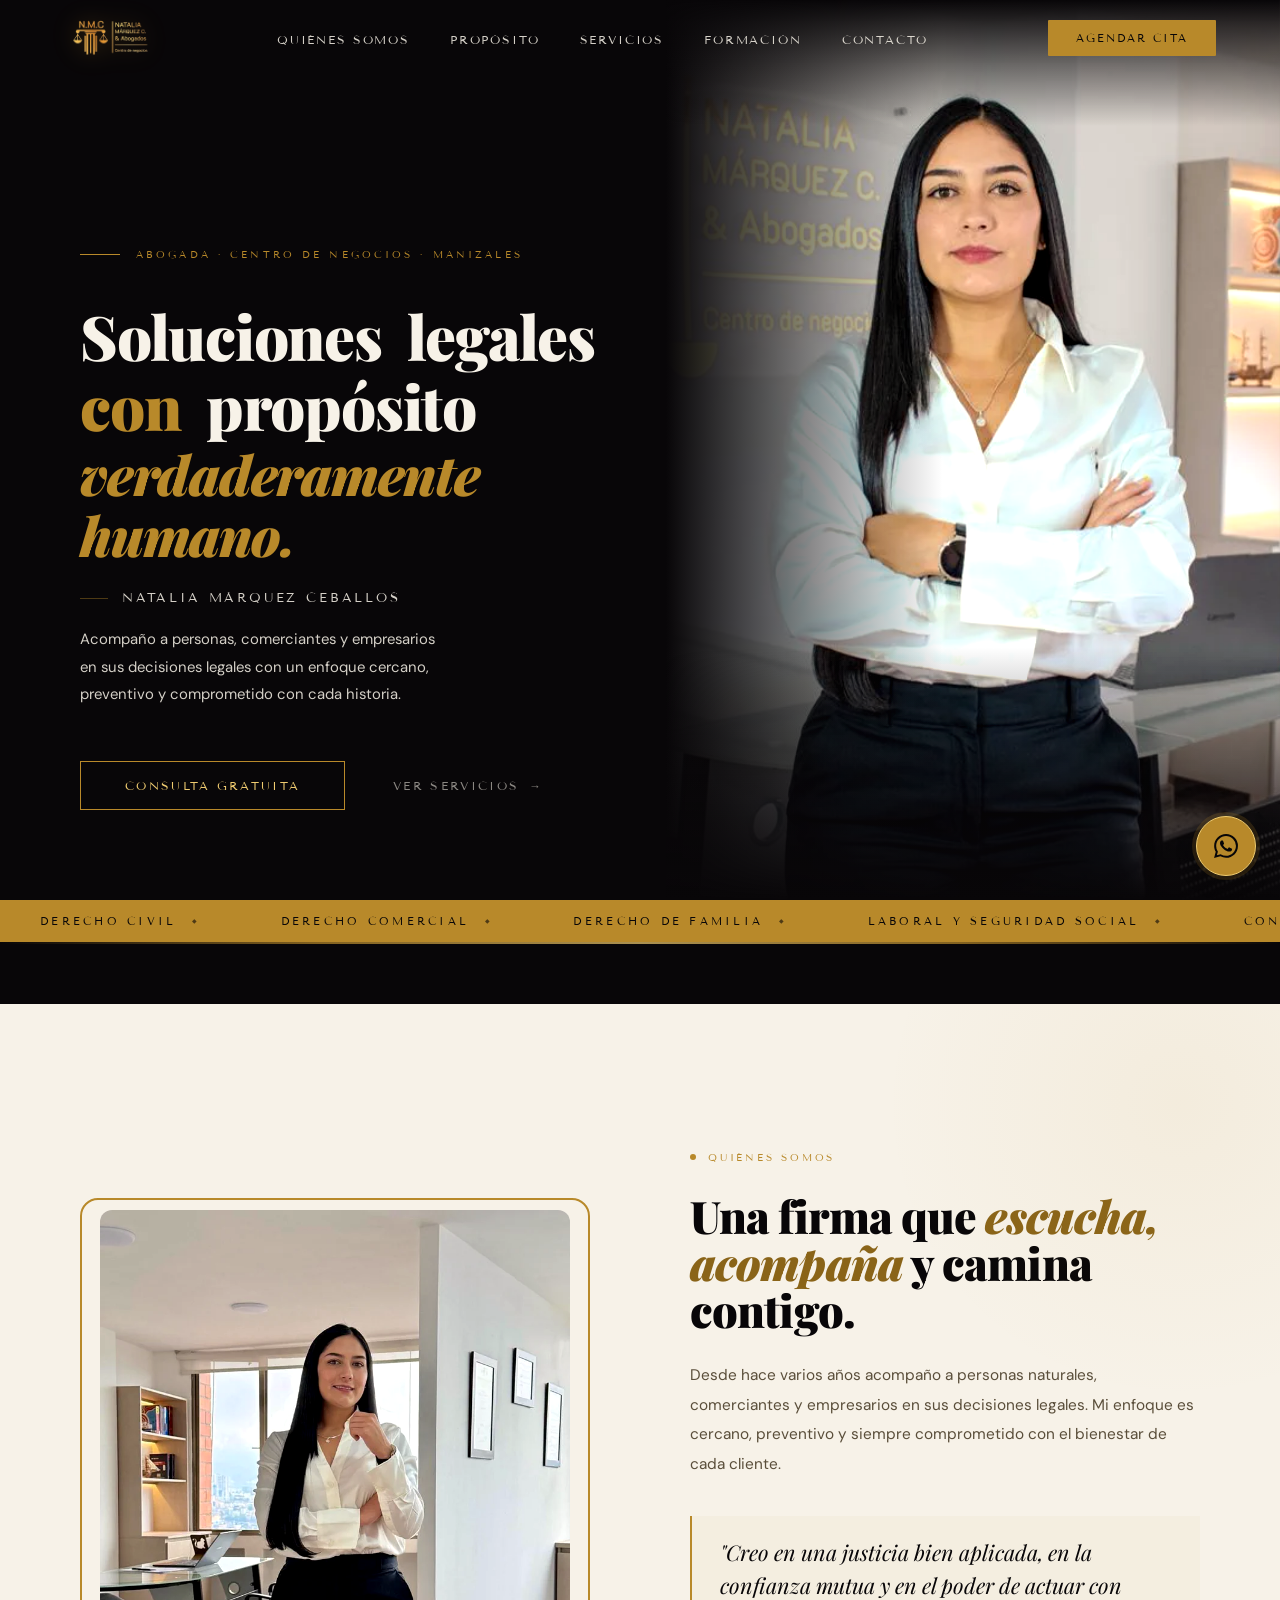
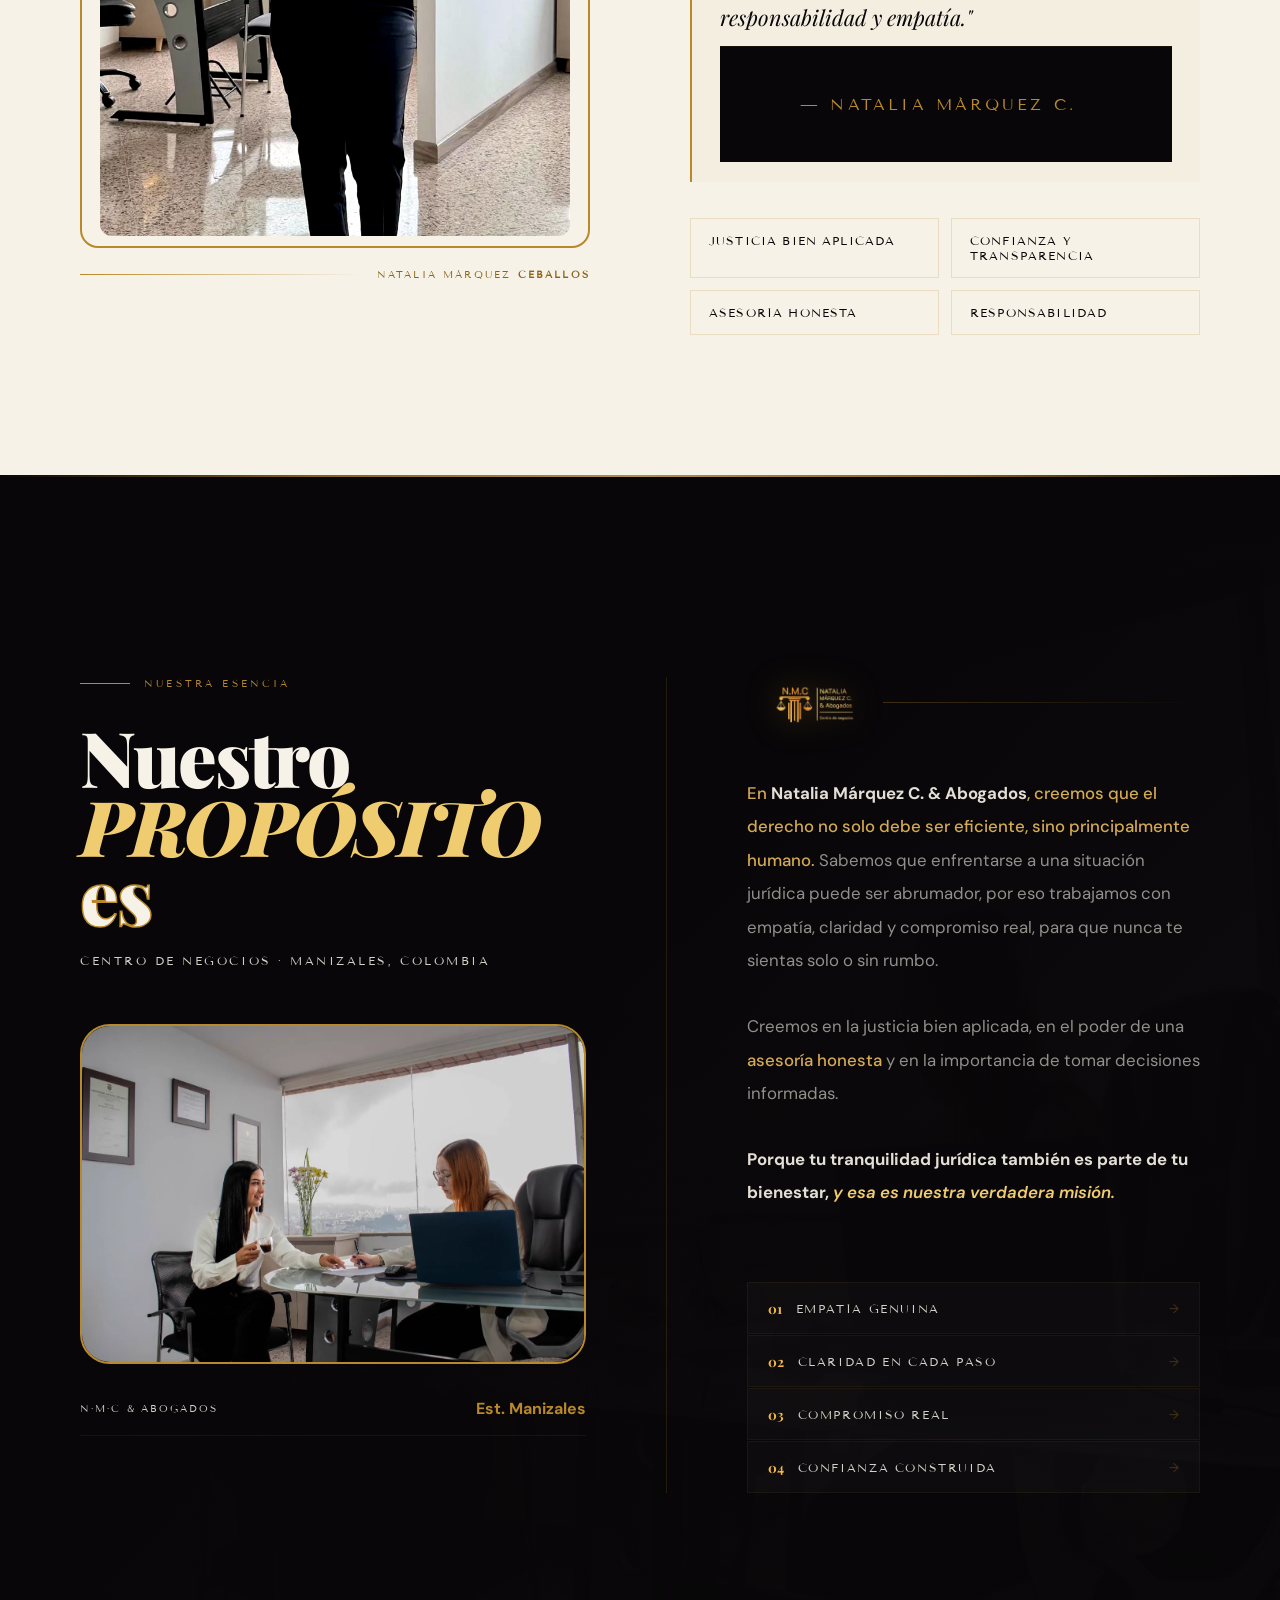
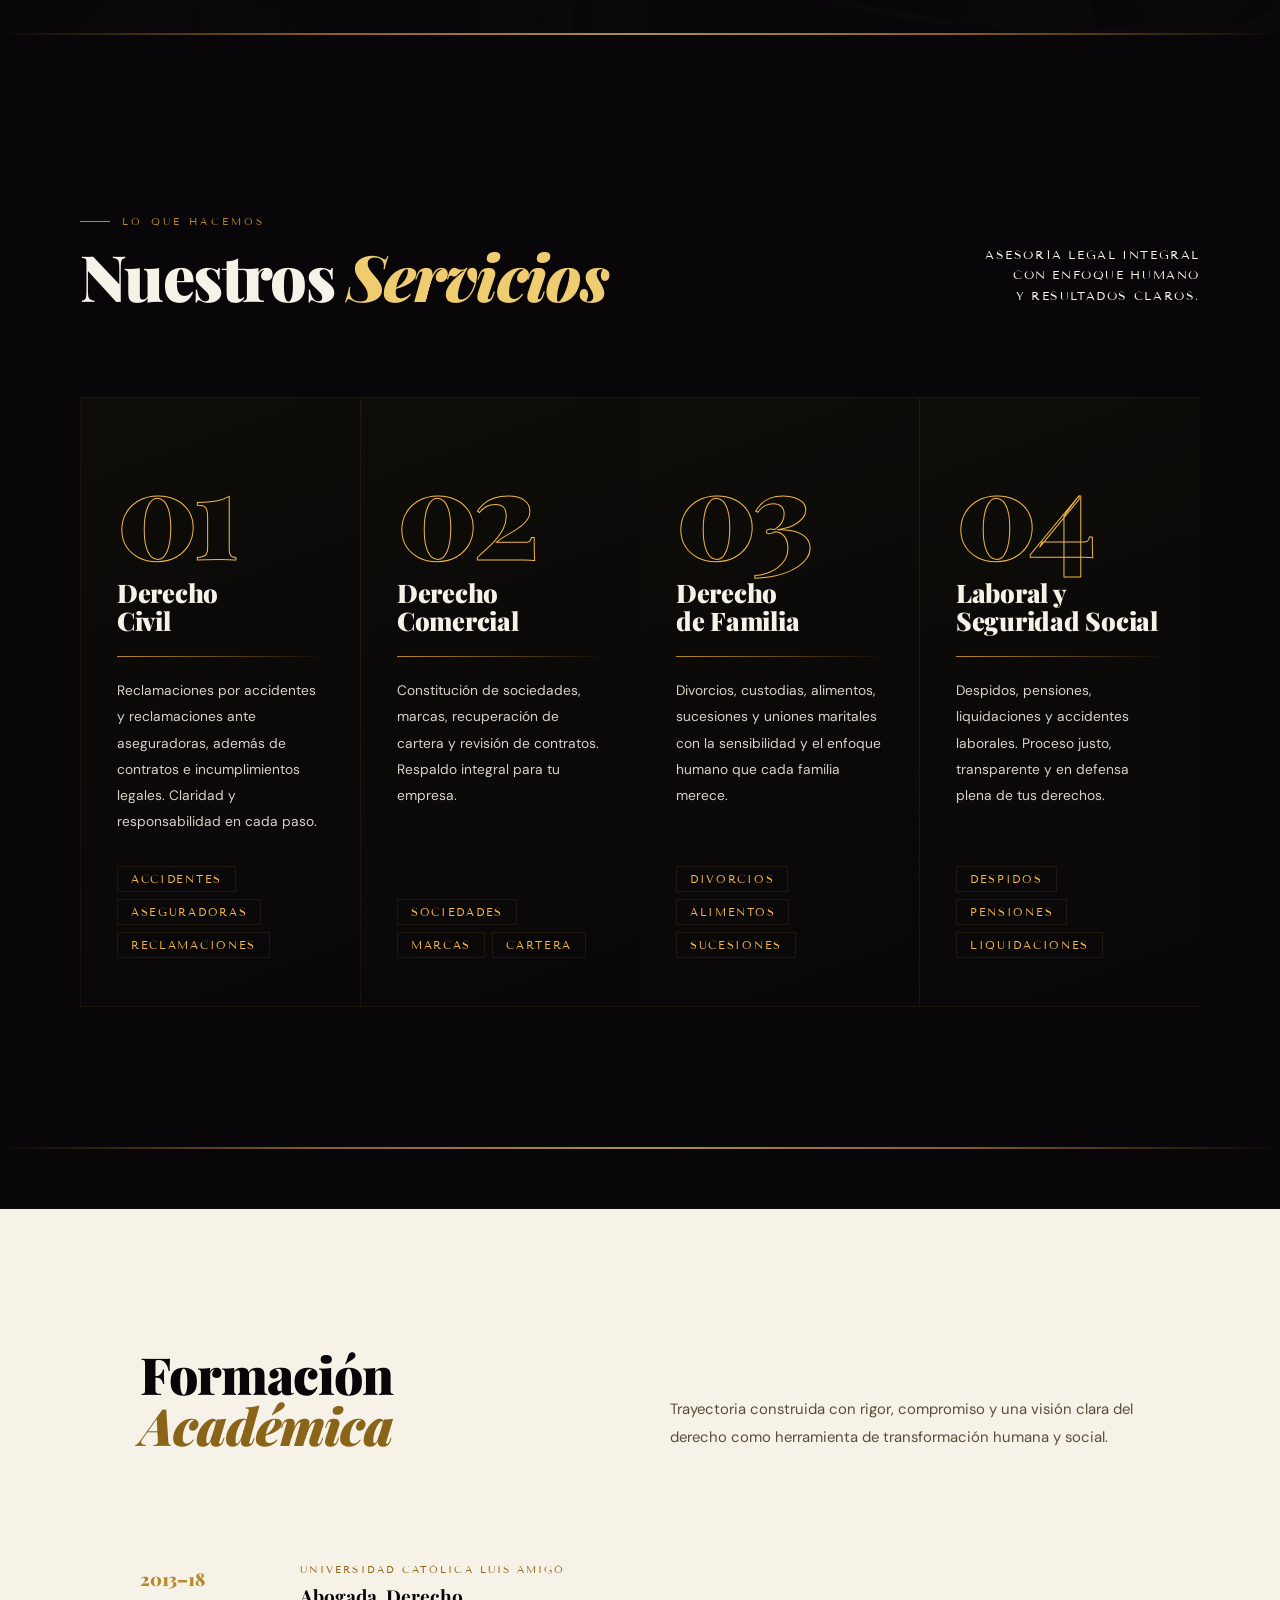
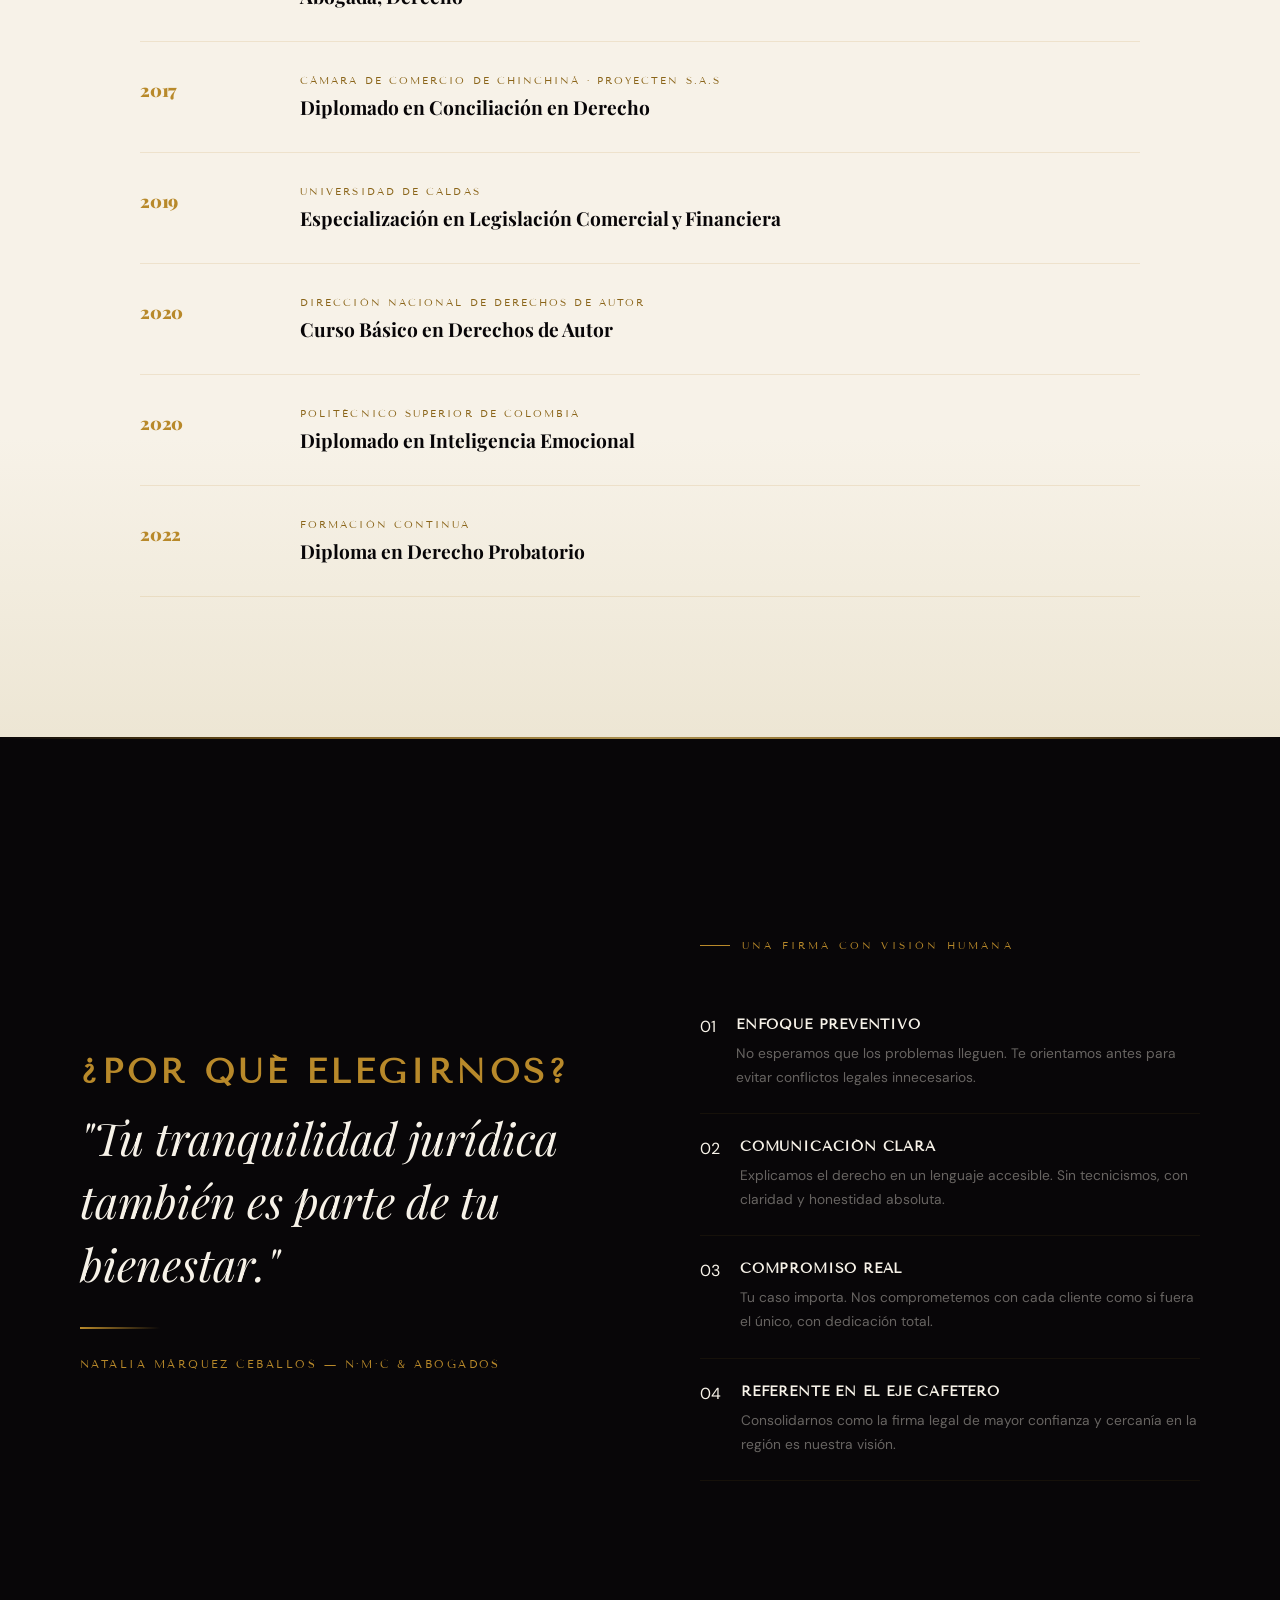
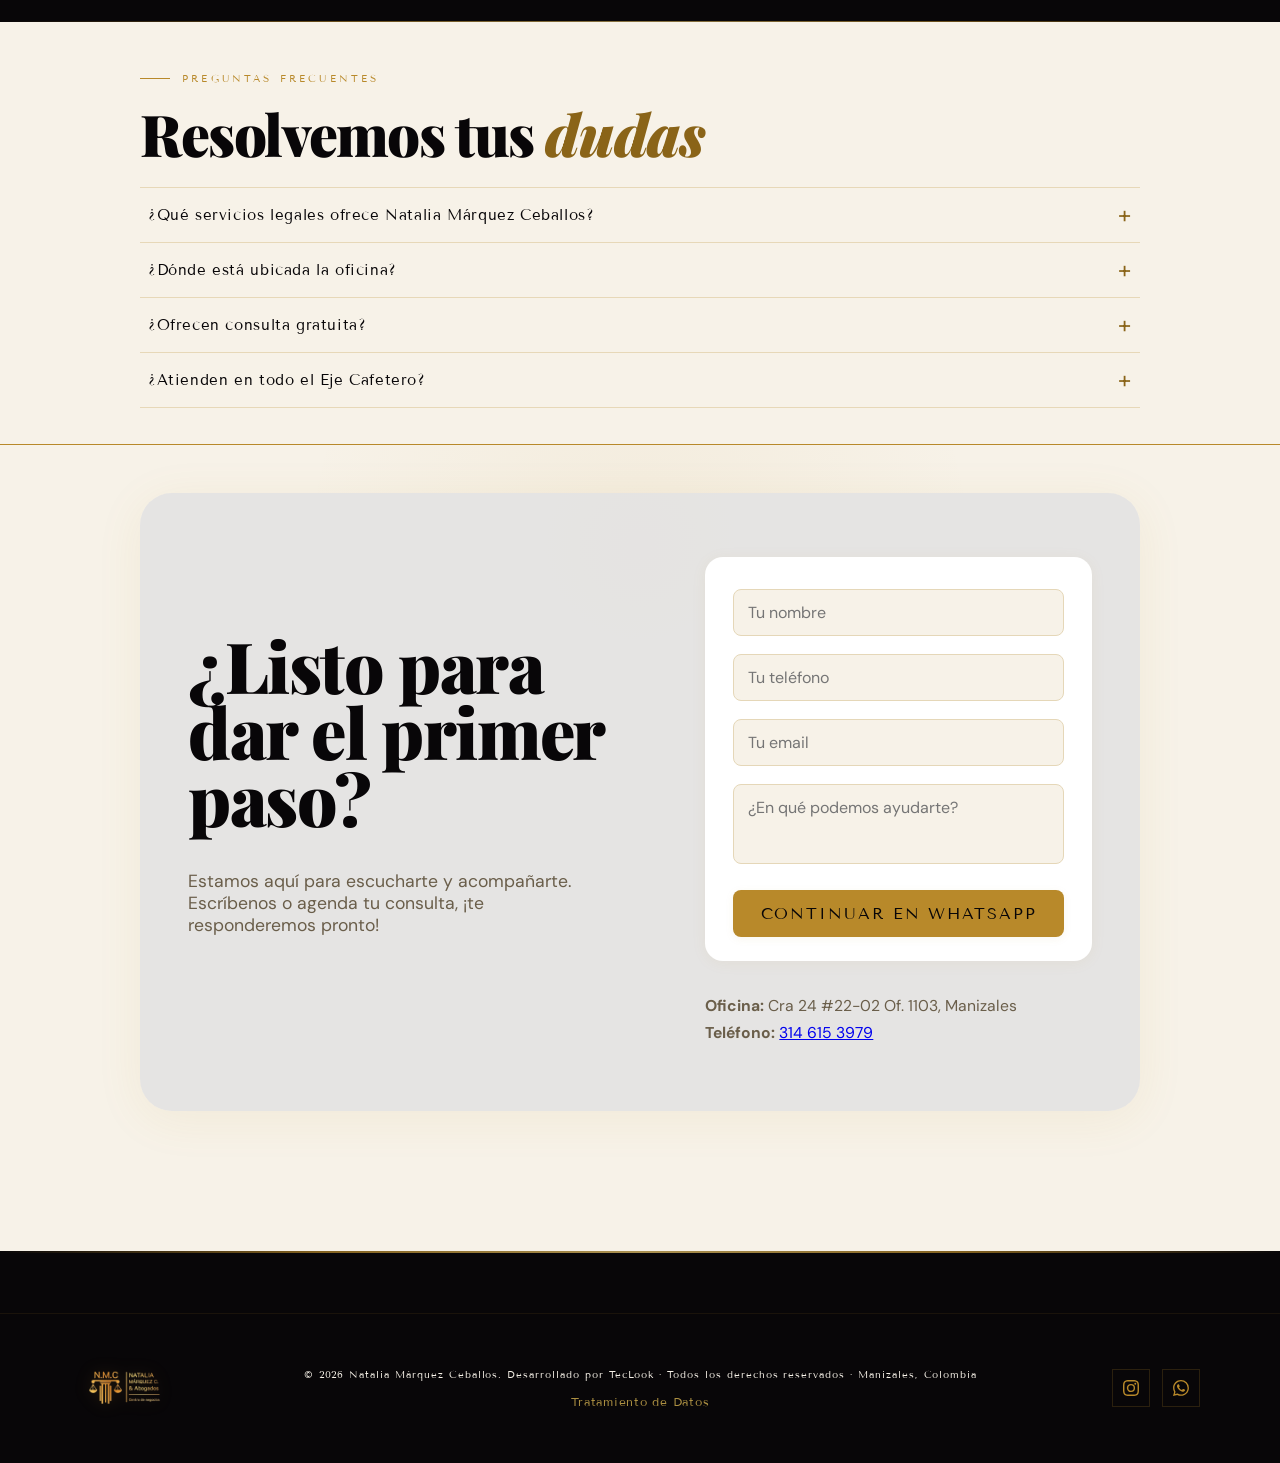
==== commit 3f6c64c1: "feat(sitio): consolida FAQ, widget y formulario; optimiza imagenes y accesibilidad" ====
--- a/index.html
+++ b/index.html
@@ -37,7 +37,9 @@
     <meta property="og:image:width" content="680" />
     <meta property="og:image:height" content="367" />
     
-    <link rel="icon" type="image/png" href="img/logo_natalia-removebg-preview.png" />
+    <link rel="icon" type="image/png" sizes="32x32" href="img/favicon-32.png" />
+    <link rel="icon" type="image/png" sizes="64x64" href="img/favicon-64.png" />
+    <link rel="apple-touch-icon" href="img/apple-touch-icon.png" />
     <link rel="preconnect" href="https://fonts.googleapis.com" />
     <link rel="preconnect" href="https://fonts.gstatic.com" crossorigin />
     <link href="https://fonts.googleapis.com/css2?family=Playfair+Display:ital,wght@0,400;0,700;0,900;1,400;1,700&family=DM+Sans:wght@400;500&family=Tenor+Sans&display=swap" rel="stylesheet"/>
@@ -155,7 +157,7 @@
   </head>
   <body>
     <!-- SKIP LINK (accesibilidad: primer elemento enfocable con Teclado) -->
-    <a class="skip-link" href="#hero">Saltar al contenido principal</a>
+    <a class="skip-link" href="#contenido">Saltar al contenido principal</a>
     <!-- LOADER -->
     <div id="loader">
       <div class="loader-logo">N·M·C &amp; Abogados</div>
@@ -165,8 +167,14 @@
     <!-- NAV -->
     <nav id="nav">
       <a href="#" class="nav-logo"
-        ><img src="img/logo_natalia-removebg-preview.png" alt="NMC Logo"
-      /></a>
+        ><picture
+          ><source srcset="img/logo-nmc.webp" type="image/webp" /><img
+            src="img/logo_natalia-removebg-preview.png"
+            alt="NMC Logo"
+            width="400"
+            height="216"
+            decoding="async"
+        /></picture></a>
       <ul class="nav-links">
         <li><a href="#about">Quiénes Somos</a></li>
         <li><a href="#proposito">Propósito</a></li>
@@ -175,7 +183,7 @@
         <li><a href="#contact">Contacto</a></li>
       </ul>
       <div class="nav-right">
-        <a href="https://wa.me/573146153979" class="nav-cta" target="_blank" rel="noopener"
+        <a href="#cf-whatsapp-form" class="nav-cta"
           >Agendar Cita</a
         >
         <button class="hamburger" aria-label="Menú" aria-expanded="false" aria-controls="mobile-menu">
@@ -195,12 +203,12 @@
         <li><a href="#academic">Formación</a></li>
         <li><a href="#contact">Contacto</a></li>
       </ul>
-      <a href="https://wa.me/573146153979" class="mobile-cta" target="_blank" rel="noopener">Agendar Cita</a>
+      <a href="#cf-whatsapp-form" class="mobile-cta">Agendar Cita</a>
     </div>
     <div class="mobile-overlay"></div>
 
     <!-- MAIN LANDMARK -->
-    <main id="contenido">
+    <main id="contenido" tabindex="-1">
 
     <!-- HERO -->
     <section id="hero">
@@ -231,13 +239,17 @@
         </div>
       </div>
       <div class="hero-right">
-        <img
-          src="img/natalia-quienes-somos.jpeg"
-          alt="Natalia Márquez Ceballos"
-          fetchpriority="high"
-          width="520"
-          height="650"
-        />
+        <picture>
+          <source srcset="img/natalia-quienes-somos.webp" type="image/webp" />
+          <img
+            src="img/natalia-quienes-somos.jpeg"
+            alt="Natalia Márquez Ceballos"
+            fetchpriority="high"
+            decoding="async"
+            width="1280"
+            height="853"
+          />
+        </picture>
         <div class="hero-right-overlay"></div>
       </div>
     </section>
@@ -272,7 +284,17 @@
       <div class="about-grid">
         <div class="about-photo-wrap reveal-left">
           <div class="about-photo-frame">
-            <img src="img/foto-natalia-2.jpeg" alt="Natalia Márquez" loading="lazy" width="520" height="650" />
+            <picture>
+              <source srcset="img/foto-natalia-2.webp" type="image/webp" />
+              <img
+                src="img/foto-natalia-2.jpeg"
+                alt="Natalia Márquez"
+                loading="lazy"
+                decoding="async"
+                width="780"
+                height="1040"
+              />
+            </picture>
           </div>
           <div class="about-photo-caption">
             <div class="about-photo-caption-line"></div>
@@ -311,16 +333,22 @@
 
     <div class="gold-divider"></div>
     
-    <!-- PROPOSITO -->
+    <!-- PROPOSITO -->
     <section id="proposito">
       <div class="prop-bg">
-        <img
-          src="img/natalia-hero.jpeg"
-          alt=""
-          class="prop-bg-img"
-          aria-hidden="true"
-          loading="lazy"
-        />
+        <picture>
+          <source srcset="img/natalia-hero.webp" type="image/webp" />
+          <img
+            src="img/natalia-hero.jpeg"
+            alt=""
+            class="prop-bg-img"
+            aria-hidden="true"
+            loading="lazy"
+            decoding="async"
+            width="1280"
+            height="852"
+          />
+        </picture>
       </div>
       <div class="prop-inner">
         <div class="prop-left reveal-left">
@@ -334,11 +362,18 @@
             <span class="stroke">es</span>
           </h2>
           <p class="prop-sub">Centro de negocios · Manizales, Colombia</p>
-          <img
-            src="img/natalia-hero.jpeg"
-            alt="Natalia Márquez"
-            class="prop-photo"
-          />
+          <picture>
+            <source srcset="img/natalia-hero.webp" type="image/webp" />
+            <img
+              src="img/natalia-hero.jpeg"
+              alt="Natalia Márquez"
+              class="prop-photo"
+              loading="lazy"
+              decoding="async"
+              width="1280"
+              height="852"
+            />
+          </picture>
           <div class="prop-photo-meta">
             <span>N·M·C &amp; Abogados</span>
             <b>Est. Manizales</b>
@@ -346,7 +381,17 @@
         </div>
         <div class="prop-right reveal-right">
           <div class="prop-logo-wrap">
-            <img src="img/logo_natalia-removebg-preview.png" alt="NMC Logo" />
+            <picture>
+              <source srcset="img/logo-nmc.webp" type="image/webp" />
+              <img
+                src="img/logo_natalia-removebg-preview.png"
+                alt="NMC Logo"
+                width="400"
+                height="216"
+                loading="lazy"
+                decoding="async"
+              />
+            </picture>
             <div class="prop-logo-sep"></div>
           </div>
           <p class="prop-body">
@@ -410,7 +455,7 @@
 
 <!-- ══════════════════════════════════════════
      SERVICES SECTION
- ══════════════════════════════════════════ -->
+ ══════════════════════════════════════════ -->
     <section id="services">
       <canvas class="svc-canvas" id="svcCanvas"></canvas>
 
@@ -509,7 +554,7 @@
 
     <div class="gold-divider"></div>
     
-    <!-- ACADEMIC -->
+    <!-- ACADEMIC -->
     <section id="academic">
       <div class="acad-inner">
         <div class="acad-header">
@@ -639,8 +684,41 @@
       </div>
     </section>
 
-    <div class="gold-divider"></div>
-
+    <div class="gold-divider faq-divider"></div>
+
+    <!-- FAQ -->
+    <section id="faq" aria-labelledby="faq-title">
+     <div class="faq-inner">
+       <div class="svc-label">Preguntas frecuentes</div>
+       <h2 class="faq-title" id="faq-title">Resolvemos tus <em>dudas</em></h2>
+       <div class="faq-list">
+         <details class="faq-item">
+           <summary aria-controls="faq-answer-services">¿Qué servicios legales ofrece Natalia Márquez Ceballos?</summary>
+           <div class="faq-answer" id="faq-answer-services">
+             <p>Ofrecemos asesoría en Derecho Civil, Derecho Comercial, Derecho de Familia, Laboral y Seguridad Social. Incluye contratos, sucesiones, divorcios, constitución de empresas, reclamaciones por accidentes, reclamaciones ante aseguradoras y más.</p>
+           </div>
+         </details>
+         <details class="faq-item">
+           <summary aria-controls="faq-answer-location">¿Dónde está ubicada la oficina?</summary>
+           <div class="faq-answer" id="faq-answer-location">
+             <p>Estamos en Cra 24 #22-02 Of. 1103, Manizales, Caldas, Colombia.</p>
+           </div>
+         </details>
+         <details class="faq-item">
+           <summary aria-controls="faq-answer-consultation">¿Ofrecen consulta gratuita?</summary>
+           <div class="faq-answer" id="faq-answer-consultation">
+             <p>Sí, primera consulta gratuita para evaluar tu caso y orientarte sobre las opciones legales.</p>
+           </div>
+         </details>
+         <details class="faq-item">
+           <summary aria-controls="faq-answer-coverage">¿Atienden en todo el Eje Cafetero?</summary>
+           <div class="faq-answer" id="faq-answer-coverage">
+             <p>Sí, prestamos servicios en Manizales, Caldas y toda la región del Eje Cafetero.</p>
+           </div>
+         </details>
+       </div>
+     </div>
+    </section>
 
     <!-- CONTACT -->
     <section id="contact">
@@ -653,23 +731,30 @@
           <form class="contact-fancy-form" id="cf-whatsapp-form" autocomplete="off">
             <div class="cf-form-group">
               <label class="visually-hidden" for="cf-nombre">Tu nombre</label>
-              <input type="text" id="cf-nombre" name="nombre" placeholder="Tu nombre" autocomplete="name" required />
+              <input type="text" id="cf-nombre" name="nombre" placeholder="Tu nombre" autocomplete="name" minlength="2" maxlength="80" required />
             </div>
             <div class="cf-form-group">
               <label class="visually-hidden" for="cf-telefono">Tu teléfono</label>
-              <input type="tel" id="cf-telefono" name="telefono" placeholder="Tu teléfono" pattern="[0-9\s\-\+]{7,15}" autocomplete="tel" required />
+              <input type="tel" id="cf-telefono" name="telefono" inputmode="tel" pattern="[+]?[0-9][0-9\s\-]{5,19}" maxlength="20" placeholder="Tu teléfono" autocomplete="tel" required />
             </div>
             <div class="cf-form-group">
               <label class="visually-hidden" for="cf-email">Tu email</label>
-              <input type="email" id="cf-email" name="email" placeholder="Tu email" autocomplete="email" required />
+              <input type="email" id="cf-email" name="email" placeholder="Tu email" autocomplete="email" maxlength="120" required />
             </div>
             <div class="cf-form-group">
               <label class="visually-hidden" for="cf-mensaje">¿En qué podemos ayudarte?</label>
-              <textarea id="cf-mensaje" name="mensaje" placeholder="¿En qué podemos ayudarte?" required></textarea>
-            </div>
-            <button type="submit" class="cf-btn">Enviar mensaje</button>
-            <div class="cf-form-success" role="status">¡Listo! Se abrió WhatsApp con tu mensaje: solo presiona «Enviar» para completarlo.</div>
+              <textarea id="cf-mensaje" name="mensaje" placeholder="¿En qué podemos ayudarte?" maxlength="1500" required></textarea>
+            </div>
+            <button type="submit" class="cf-btn">Continuar en WhatsApp</button>
+            <p class="cf-form-status" id="cf-form-status" role="status" aria-live="polite" aria-atomic="true" tabindex="-1"></p>
           </form>
+          <noscript>
+            <p class="cf-noscript">
+              El formulario necesita JavaScript. Puedes escribirnos por
+              <a href="https://wa.me/573146153979">WhatsApp</a> o llamar al
+              <a href="tel:+573146153979">314 615 3979</a>.
+            </p>
+          </noscript>
           <div class="contact-fancy-info">
             <div><b>Oficina:</b> Cra 24 #22-02 Of. 1103, Manizales</div>
             <div><b>Teléfono:</b> <a href="https://wa.me/573146153979" target="_blank" rel="noopener">314 615 3979</a></div>
@@ -685,7 +770,17 @@
     <!-- FOOTER -->
     <footer>
       <div class="footer-logo">
-        <img src="img/logo_natalia-removebg-preview.png" alt="NMC Logo" />
+        <picture>
+          <source srcset="img/logo-nmc.webp" type="image/webp" />
+          <img
+            src="img/logo_natalia-removebg-preview.png"
+            alt="NMC Logo"
+            width="400"
+            height="216"
+            loading="lazy"
+            decoding="async"
+          />
+        </picture>
       </div>
       <div class="footer-copy">
         © 2026 Natalia Márquez Ceballos. Desarrollado por TecLook · Todos los derechos reservados ·
@@ -694,7 +789,7 @@
         <a href="privacidad.html" style="color: var(--gold, #c9a84c); text-decoration: none; font-size: 0.78rem; letter-spacing: 0.06em; opacity: 0.85; transition: opacity 0.2s;" onmouseover="this.style.opacity='1'" onmouseout="this.style.opacity='0.85'">Tratamiento de Datos</a>
       </div>
       <div class="footer-social">
-        <a href="https://instagram.com/nmcabogados" target="_blank" rel="noopener" aria-label="Instagram de N.M.C Abogados"><svg xmlns="http://www.w3.org/2000/svg" width="16" height="16" fill="currentColor" class="bi bi-instagram" viewBox="0 0 16 16">
+        <a href="https://instagram.com/nmcabogados" target="_blank" rel="noopener noreferrer" aria-label="Instagram de N.M.C Abogados"><svg xmlns="http://www.w3.org/2000/svg" width="16" height="16" fill="currentColor" class="bi bi-instagram" viewBox="0 0 16 16">
   <path d="M8 0C5.829 0 5.556.01 4.703.048 3.85.088 3.269.222 2.76.42a3.9 3.9 0 0 0-1.417.923A3.9 3.9 0 0 0 .42 2.76C.222 3.268.087 3.85.048 4.7.01 5.555 0 5.827 0 8.001c0 2.172.01 2.444.048 3.297.04.852.174 1.433.372 1.942.205.526.478.972.923 1.417.444.445.89.719 1.416.923.51.198 1.09.333 1.942.372C5.555 15.99 5.827 16 8 16s2.444-.01 3.298-.048c.851-.04 1.434-.174 1.943-.372a3.9 3.9 0 0 0 1.416-.923c.445-.445.718-.891.923-1.417.197-.509.332-1.09.372-1.942C15.99 10.445 16 10.173 16 8s-.01-2.445-.048-3.299c-.04-.851-.175-1.433-.372-1.941a3.9 3.9 0 0 0-.923-1.417A3.9 3.9 0 0 0 13.24.42c-.51-.198-1.092-.333-1.943-.372C10.443.01 10.172 0 7.998 0zm-.717 1.442h.718c2.136 0 2.389.007 3.232.046.78.035 1.204.166 1.486.275.373.145.64.319.92.599s.453.546.598.92c.11.281.24.705.275 1.485.039.843.047 1.096.047 3.231s-.008 2.389-.047 3.232c-.035.78-.166 1.203-.275 1.485a2.5 2.5 0 0 1-.599.919c-.28.28-.546.453-.92.598-.28.11-.704.24-1.485.276-.843.038-1.096.047-3.232.047s-2.39-.009-3.233-.047c-.78-.036-1.203-.166-1.485-.276a2.5 2.5 0 0 1-.92-.598 2.5 2.5 0 0 1-.6-.92c-.109-.281-.24-.705-.275-1.485-.038-.843-.046-1.096-.046-3.233s.008-2.388.046-3.231c.036-.78.166-1.204.276-1.486.145-.373.319-.64.599-.92s.546-.453.92-.598c.282-.11.705-.24 1.485-.276.738-.034 1.024-.044 2.515-.045zm4.988 1.328a.96.96 0 1 0 0 1.92.96.96 0 0 0 0-1.92m-4.27 1.122a4.109 4.109 0 1 0 0 8.217 4.109 4.109 0 0 0 0-8.217m0 1.441a2.667 2.667 0 1 1 0 5.334 2.667 2.667 0 0 1 0-5.334"/>
 </svg></a>
         <a href="https://wa.me/573146153979" target="_blank" rel="noopener" aria-label="WhatsApp de N.M.C Abogados"><svg xmlns="http://www.w3.org/2000/svg" width="16" height="16" fill="currentColor" class="bi bi-whatsapp" viewBox="0 0 16 16">
@@ -702,6 +797,72 @@
 </svg></a>
       </div>
 </footer>
+    <div class="whatsapp-widget" id="whatsapp-widget">
+      <section
+        class="whatsapp-panel"
+        id="whatsapp-widget-panel"
+        aria-labelledby="whatsapp-widget-title"
+        aria-hidden="true"
+      >
+        <div class="whatsapp-panel-header">
+          <div class="whatsapp-panel-brand">
+            <span class="whatsapp-panel-icon" aria-hidden="true">
+              <svg viewBox="0 0 24 24" fill="currentColor">
+                <path d="M17.472 14.382c-.297-.149-1.758-.867-2.03-.967-.273-.099-.471-.148-.67.15-.197.297-.767.966-.94 1.164-.173.199-.347.223-.644.075-.297-.15-1.255-.463-2.39-1.475-.883-.788-1.48-1.761-1.653-2.059-.173-.297-.018-.458.13-.606.134-.133.298-.347.446-.52.149-.174.198-.298.298-.497.099-.198.05-.371-.025-.52-.075-.149-.669-1.612-.916-2.207-.242-.579-.487-.5-.669-.51a12.8 12.8 0 0 0-.57-.01c-.198 0-.52.074-.792.372-.272.297-1.04 1.016-1.04 2.479 0 1.462 1.065 2.875 1.213 3.074.149.198 2.096 3.2 5.077 4.487.709.306 1.262.489 1.694.625.712.227 1.36.195 1.871.118.571-.085 1.758-.719 2.006-1.413.248-.694.248-1.289.173-1.413-.074-.124-.272-.198-.57-.347m-5.421 7.403h-.004a9.87 9.87 0 0 1-5.031-1.378l-.361-.214-3.741.982.998-3.648-.235-.374a9.86 9.86 0 0 1-1.51-5.26c.001-5.45 4.436-9.884 9.888-9.884 2.64 0 5.122 1.03 6.988 2.898a9.825 9.825 0 0 1 2.893 6.994c-.003 5.45-4.437 9.884-9.885 9.884m8.413-18.297A11.815 11.815 0 0 0 12.05 0C5.495 0 .16 5.335.157 11.892c0 2.096.547 4.142 1.588 5.945L.057 24l6.305-1.654a11.882 11.882 0 0 0 5.683 1.448h.005c6.554 0 11.89-5.335 11.893-11.893a11.821 11.821 0 0 0-3.48-8.413Z"/>
+              </svg>
+            </span>
+            <div>
+              <h2 id="whatsapp-widget-title">N.M.C. &amp; Abogados</h2>
+              <p>Atención directa por WhatsApp</p>
+            </div>
+          </div>
+          <button
+            type="button"
+            class="whatsapp-panel-close"
+            aria-label="Cerrar chat de WhatsApp"
+          >
+            <span aria-hidden="true">&times;</span>
+          </button>
+        </div>
+        <div class="whatsapp-panel-body">
+          <p class="whatsapp-bubble">
+            ¡Hola! 👋 ¿En qué podemos ayudarte con tu consulta?
+          </p>
+          <p class="whatsapp-panel-note">
+            Al abrir WhatsApp podrás revisar y enviar tu mensaje.
+          </p>
+        </div>
+        <div class="whatsapp-panel-footer">
+          <a
+            class="whatsapp-panel-link"
+            href="https://wa.me/573146153979?text=Hola%2C%20quisiera%20agendar%20una%20consulta."
+            target="_blank"
+            rel="noopener noreferrer"
+          >
+            <span aria-hidden="true">
+              <svg viewBox="0 0 24 24" fill="currentColor">
+                <path d="M17.472 14.382c-.297-.149-1.758-.867-2.03-.967-.273-.099-.471-.148-.67.15-.197.297-.767.966-.94 1.164-.173.199-.347.223-.644.075-.297-.15-1.255-.463-2.39-1.475-.883-.788-1.48-1.761-1.653-2.059-.173-.297-.018-.458.13-.606.134-.133.298-.347.446-.52.149-.174.198-.298.298-.497.099-.198.05-.371-.025-.52-.075-.149-.669-1.612-.916-2.207-.242-.579-.487-.5-.669-.51a12.8 12.8 0 0 0-.57-.01c-.198 0-.52.074-.792.372-.272.297-1.04 1.016-1.04 2.479 0 1.462 1.065 2.875 1.213 3.074.149.198 2.096 3.2 5.077 4.487.709.306 1.262.489 1.694.625.712.227 1.36.195 1.871.118.571-.085 1.758-.719 2.006-1.413.248-.694.248-1.289.173-1.413-.074-.124-.272-.198-.57-.347m-5.421 7.403h-.004a9.87 9.87 0 0 1-5.031-1.378l-.361-.214-3.741.982.998-3.648-.235-.374a9.86 9.86 0 0 1-1.51-5.26c.001-5.45 4.436-9.884 9.888-9.884 2.64 0 5.122 1.03 6.988 2.898a9.825 9.825 0 0 1 2.893 6.994c-.003 5.45-4.437 9.884-9.885 9.884m8.413-18.297A11.815 11.815 0 0 0 12.05 0C5.495 0 .16 5.335.157 11.892c0 2.096.547 4.142 1.588 5.945L.057 24l6.305-1.654a11.882 11.882 0 0 0 5.683 1.448h.005c6.554 0 11.89-5.335 11.893-11.893a11.821 11.821 0 0 0-3.48-8.413Z"/>
+              </svg>
+            </span>
+            Abrir chat en WhatsApp
+          </a>
+        </div>
+      </section>
+      <button
+        type="button"
+        class="whatsapp-widget-toggle"
+        aria-label="Abrir chat de WhatsApp"
+        aria-controls="whatsapp-widget-panel"
+        aria-expanded="false"
+      >
+        <span class="whatsapp-widget-open-icon" aria-hidden="true">
+          <svg viewBox="0 0 24 24" fill="currentColor">
+            <path d="M17.472 14.382c-.297-.149-1.758-.867-2.03-.967-.273-.099-.471-.148-.67.15-.197.297-.767.966-.94 1.164-.173.199-.347.223-.644.075-.297-.15-1.255-.463-2.39-1.475-.883-.788-1.48-1.761-1.653-2.059-.173-.297-.018-.458.13-.606.134-.133.298-.347.446-.52.149-.174.198-.298.298-.497.099-.198.05-.371-.025-.52-.075-.149-.669-1.612-.916-2.207-.242-.579-.487-.5-.669-.51a12.8 12.8 0 0 0-.57-.01c-.198 0-.52.074-.792.372-.272.297-1.04 1.016-1.04 2.479 0 1.462 1.065 2.875 1.213 3.074.149.198 2.096 3.2 5.077 4.487.709.306 1.262.489 1.694.625.712.227 1.36.195 1.871.118.571-.085 1.758-.719 2.006-1.413.248-.694.248-1.289.173-1.413-.074-.124-.272-.198-.57-.347m-5.421 7.403h-.004a9.87 9.87 0 0 1-5.031-1.378l-.361-.214-3.741.982.998-3.648-.235-.374a9.86 9.86 0 0 1-1.51-5.26c.001-5.45 4.436-9.884 9.888-9.884 2.64 0 5.122 1.03 6.988 2.898a9.825 9.825 0 0 1 2.893 6.994c-.003 5.45-4.437 9.884-9.885 9.884m8.413-18.297A11.815 11.815 0 0 0 12.05 0C5.495 0 .16 5.335.157 11.892c0 2.096.547 4.142 1.588 5.945L.057 24l6.305-1.654a11.882 11.882 0 0 0 5.683 1.448h.005c6.554 0 11.89-5.335 11.893-11.893a11.821 11.821 0 0 0-3.48-8.413Z"/>
+          </svg>
+        </span>
+        <span class="whatsapp-widget-close-icon" aria-hidden="true">&times;</span>
+      </button>
+    </div>
     <!-- Loader script -->
     <script>
       window.addEventListener('load', function() {
@@ -710,31 +871,10 @@
           if (loader) {
             loader.classList.add('gone');
           }
-        }, 800);
+        }, 250);
       });
 </script>
     
-    <!-- Form WhatsApp -->
-    <script>
-      var form = document.getElementById('cf-whatsapp-form');
-      if (form) {
-        form.addEventListener('submit', function(e) {
-          e.preventDefault();
-          var nombre = form.nombre.value.trim();
-          var telefono = form.telefono.value.trim();
-          var email = form.email.value.trim();
-          var mensaje = form.mensaje.value.trim();
-          var texto =
-            'Hola, soy ' + nombre + '%0A' +
-            'Teléfono: ' + telefono + '%0A' +
-            'Email: ' + email + '%0A' +
-            'Mensaje: ' + mensaje;
-          var url = 'https://wa.me/573146153979?text=' + texto;
-          window.open(url, '_blank');
-          form.classList.add('sent');
-        });
-      }
-    </script>
     <script src="js/main.js"></script>
-  </body>
-</html>+  </body>
+</html>
--- a/css/styles.css
+++ b/css/styles.css
@@ -1,3 +1,13 @@
+/* Las imágenes envueltas en <picture> no deben crear una caja extra */
+picture {
+  display: contents;
+}
+
+/* El destino del skip link recibe foco programático sin dibujar un marco completo */
+main:focus {
+  outline: none;
+}
+
 /* CONTACT FANCY (nuevo diseño) */
 .contact-fancy {
   display: flex;
@@ -70,7 +80,203 @@
   gap: 18px;
   position: relative;
   animation: fadeInUp 1s cubic-bezier(0.4, 0, 0.2, 1);
-}
+  scroll-margin-top: 96px;
+}
+
+/* WHATSAPP CONTACT WIDGET */
+.whatsapp-widget {
+  position: fixed;
+  right: 24px;
+  bottom: 24px;
+  z-index: 600;
+}
+.whatsapp-panel {
+  position: absolute;
+  right: 0;
+  bottom: calc(100% + 16px);
+  width: min(360px, calc(100vw - 32px));
+  overflow: hidden;
+  border: 1px solid rgba(184, 137, 42, 0.35);
+  border-radius: 20px;
+  background: var(--paper);
+  color: var(--ink);
+  box-shadow: 0 16px 48px rgba(8, 6, 8, 0.28);
+  opacity: 0;
+  visibility: hidden;
+  pointer-events: none;
+  transform: translateY(12px) scale(0.98);
+  transform-origin: bottom right;
+  transition:
+    opacity 0.2s ease,
+    transform 0.2s ease,
+    visibility 0.2s;
+}
+.whatsapp-widget.is-open .whatsapp-panel {
+  opacity: 1;
+  visibility: visible;
+  pointer-events: auto;
+  transform: translateY(0) scale(1);
+}
+.whatsapp-panel-header {
+  display: flex;
+  align-items: center;
+  justify-content: space-between;
+  gap: 16px;
+  padding: 18px 20px;
+  background: var(--ink);
+  color: var(--paper);
+}
+.whatsapp-panel-brand {
+  display: flex;
+  align-items: center;
+  gap: 12px;
+}
+.whatsapp-panel-icon {
+  display: grid;
+  width: 40px;
+  height: 40px;
+  flex: 0 0 40px;
+  place-items: center;
+  border: 1px solid rgba(184, 137, 42, 0.5);
+  border-radius: 50%;
+  color: var(--g);
+}
+.whatsapp-panel-icon svg,
+.whatsapp-panel-link svg,
+.whatsapp-widget-toggle svg {
+  display: block;
+  width: 24px;
+  height: 24px;
+}
+.whatsapp-panel-brand h2 {
+  font-family: "Playfair Display", serif;
+  font-size: 1rem;
+  font-weight: 600;
+  line-height: 1.25;
+}
+.whatsapp-panel-brand p {
+  margin-top: 4px;
+  color: var(--gx);
+  font-size: 0.72rem;
+}
+.whatsapp-panel-close {
+  display: grid;
+  width: 36px;
+  height: 36px;
+  flex: 0 0 36px;
+  place-items: center;
+  border: 0;
+  border-radius: 50%;
+  background: transparent;
+  color: var(--paper);
+  cursor: pointer;
+  font-size: 1.7rem;
+  line-height: 1;
+  transition: background 0.2s;
+}
+.whatsapp-panel-close:hover {
+  background: rgba(247, 242, 232, 0.12);
+}
+.whatsapp-panel-body {
+  min-height: 148px;
+  padding: 20px;
+  background: var(--paperd);
+}
+.whatsapp-bubble {
+  width: fit-content;
+  max-width: 90%;
+  padding: 12px 14px;
+  border: 1px solid rgba(184, 137, 42, 0.14);
+  border-radius: 4px 14px 14px;
+  background: #fff;
+  color: #3d3529;
+  font-size: 0.88rem;
+  line-height: 1.55;
+  box-shadow: 0 2px 8px rgba(8, 6, 8, 0.06);
+}
+.whatsapp-panel-note {
+  margin-top: 14px;
+  color: #6a5e4a;
+  font-size: 0.72rem;
+  line-height: 1.5;
+}
+.whatsapp-panel-footer {
+  padding: 14px 16px 16px;
+  background: var(--paper);
+}
+.whatsapp-panel-link {
+  display: flex;
+  min-height: 48px;
+  align-items: center;
+  justify-content: center;
+  gap: 9px;
+  padding: 10px 16px;
+  border: 1px solid var(--g);
+  border-radius: 999px;
+  background: var(--g);
+  color: var(--ink);
+  font-family: "Tenor Sans", serif;
+  font-size: 0.75rem;
+  letter-spacing: 0.06em;
+  text-align: center;
+  text-decoration: none;
+  transition:
+    background 0.2s,
+    color 0.2s,
+    transform 0.2s;
+}
+.whatsapp-panel-link:hover {
+  transform: translateY(-1px);
+  background: var(--gx);
+}
+.whatsapp-panel-link svg {
+  width: 20px;
+  height: 20px;
+  flex: 0 0 20px;
+}
+.whatsapp-widget-toggle {
+  display: grid;
+  width: 60px;
+  height: 60px;
+  place-items: center;
+  border: 1px solid var(--gx);
+  border-radius: 50%;
+  background: var(--g);
+  color: var(--ink);
+  cursor: pointer;
+  box-shadow:
+    0 5px 20px rgba(8, 6, 8, 0.28),
+    0 0 0 4px rgba(184, 137, 42, 0.2);
+  transition:
+    background 0.2s,
+    box-shadow 0.2s,
+    transform 0.2s;
+}
+.whatsapp-widget-toggle:hover {
+  transform: translateY(-2px);
+  background: var(--gx);
+  box-shadow:
+    0 7px 24px rgba(8, 6, 8, 0.32),
+    0 0 0 5px rgba(184, 137, 42, 0.25);
+}
+.whatsapp-widget-close-icon {
+  display: none;
+  font-size: 2rem;
+  line-height: 1;
+}
+.whatsapp-widget.is-open .whatsapp-widget-open-icon {
+  display: none;
+}
+.whatsapp-widget.is-open .whatsapp-widget-close-icon {
+  display: block;
+}
+.whatsapp-widget-toggle:focus-visible,
+.whatsapp-panel-close:focus-visible,
+.whatsapp-panel-link:focus-visible {
+  outline: 2px solid var(--gd);
+  outline-offset: 3px;
+}
+
 .cf-form-group {
   display: flex;
   flex-direction: column;
@@ -121,22 +327,38 @@
   background: var(--gx);
   color: var(--ink);
 }
-.cf-form-success {
+.cf-form-status {
   display: none;
-  color: var(--g);
-  font-size: 1.1rem;
+  color: var(--gd);
+  font-size: 0.95rem;
+  line-height: 1.7;
   margin-top: 12px;
-  text-align: center;
-  font-family: "Playfair Display", serif;
-}
-.contact-fancy-form.sent .cf-form-success {
+  font-family: "DM Sans", sans-serif;
+}
+.cf-form-status:not(:empty) {
   display: block;
   animation: fadeIn 0.7s cubic-bezier(0.4, 0, 0.2, 1);
 }
-.contact-fancy-form.sent input,
-.contact-fancy-form.sent textarea,
-.contact-fancy-form.sent .cf-btn {
-  display: none;
+.cf-form-status a {
+  color: var(--gd);
+  font-weight: 500;
+  text-decoration: underline;
+  text-underline-offset: 3px;
+}
+.cf-form-status:focus {
+  outline: 2px solid var(--g);
+  outline-offset: 4px;
+}
+.cf-noscript {
+  margin-top: 14px;
+  color: #6a5e4a;
+  font-size: 0.9rem;
+  line-height: 1.7;
+}
+.cf-noscript a {
+  color: var(--gd);
+  text-decoration: underline;
+  text-underline-offset: 3px;
 }
 .contact-fancy-info {
   margin-top: 32px;
@@ -157,6 +379,81 @@
     min-width: 0;
   }
 }
+
+/* FAQ */
+#faq {
+  background: var(--paper);
+  padding: 50px 80px 36px;
+  position: relative;
+}
+.faq-inner {
+  max-width: 1000px;
+  margin: 0 auto;
+}
+.faq-title {
+  color: var(--ink);
+  font-family: "Playfair Display", serif;
+  font-size: clamp(2.4rem, 4.5vw, 4.4rem);
+  font-weight: 900;
+  line-height: 1.05;
+  letter-spacing: -0.025em;
+  margin-top: 12px;
+}
+.faq-title em {
+  color: var(--gd);
+  font-style: italic;
+}
+.faq-list {
+  border-top: 1px solid rgba(184, 137, 42, 0.25);
+  margin-top: 24px;
+}
+.faq-item {
+  border-bottom: 1px solid rgba(184, 137, 42, 0.25);
+}
+.faq-item summary {
+  align-items: center;
+  color: var(--ink);
+  cursor: pointer;
+  display: flex;
+  font-family: "Tenor Sans", serif;
+  font-size: 0.95rem;
+  justify-content: space-between;
+  letter-spacing: 0.04em;
+  list-style: none;
+  padding: 15px 8px;
+  gap: 20px;
+}
+.faq-item summary::-webkit-details-marker {
+  display: none;
+}
+.faq-item summary::after {
+  color: var(--gd);
+  content: "+";
+  flex: 0 0 auto;
+  font-family: "DM Sans", sans-serif;
+  font-size: 1.5rem;
+  line-height: 1;
+}
+.faq-item[open] summary::after {
+  content: "−";
+}
+.faq-item summary:focus-visible {
+  box-shadow: inset 0 -2px 0 var(--g);
+  outline: none;
+}
+.faq-answer {
+  color: #5a4e3a;
+  font-size: 0.95rem;
+  line-height: 1.8;
+  max-width: 880px;
+  padding: 0 48px 16px 8px;
+}
+.gold-divider.faq-divider {
+  height: 1px;
+  margin: 0 auto;
+  opacity: 0.55;
+}
+
 @keyframes fadeInUp {
   from {
     opacity: 0;
@@ -1859,7 +2156,8 @@
 /* CONTACT */
 #contact {
   background: var(--paper);
-  padding: 140px 80px;
+  border-top: 1px solid var(--g);
+  padding: 48px 80px 140px;
   position: relative;
   overflow: hidden;
 }
@@ -2184,9 +2482,16 @@
   #services,
   #academic,
   #why,
+  #faq,
   #contact,
   #proposito {
     padding: 80px 28px;
+  }
+  #faq {
+    padding: 40px 28px 30px;
+  }
+  #contact {
+    padding-top: 36px;
   }
   .about-grid,
   .why-inner {
@@ -2348,9 +2653,16 @@
   #services,
   #academic,
   #why,
+  #faq,
   #contact,
   #blog {
     padding: 60px 20px;
+  }
+  #faq {
+    padding: 32px 20px 24px;
+  }
+  #contact {
+    padding-top: 28px;
   }
   .about-photo-frame {
     height: 300px;
@@ -2441,6 +2753,17 @@
 }
 
 @media (max-width: 480px) {
+  .whatsapp-widget {
+    right: 16px;
+    bottom: 16px;
+  }
+  .whatsapp-widget-toggle {
+    width: 56px;
+    height: 56px;
+  }
+  .whatsapp-panel {
+    width: min(360px, calc(100vw - 32px));
+  }
   nav {
     padding: 0 16px;
     height: 60px;
@@ -2487,6 +2810,12 @@
   #contact,
   #blog {
     padding: 50px 16px;
+  }
+  #faq {
+    padding: 28px 16px 22px;
+  }
+  #contact {
+    padding-top: 24px;
   }
   .about-grid {
     gap: 40px;
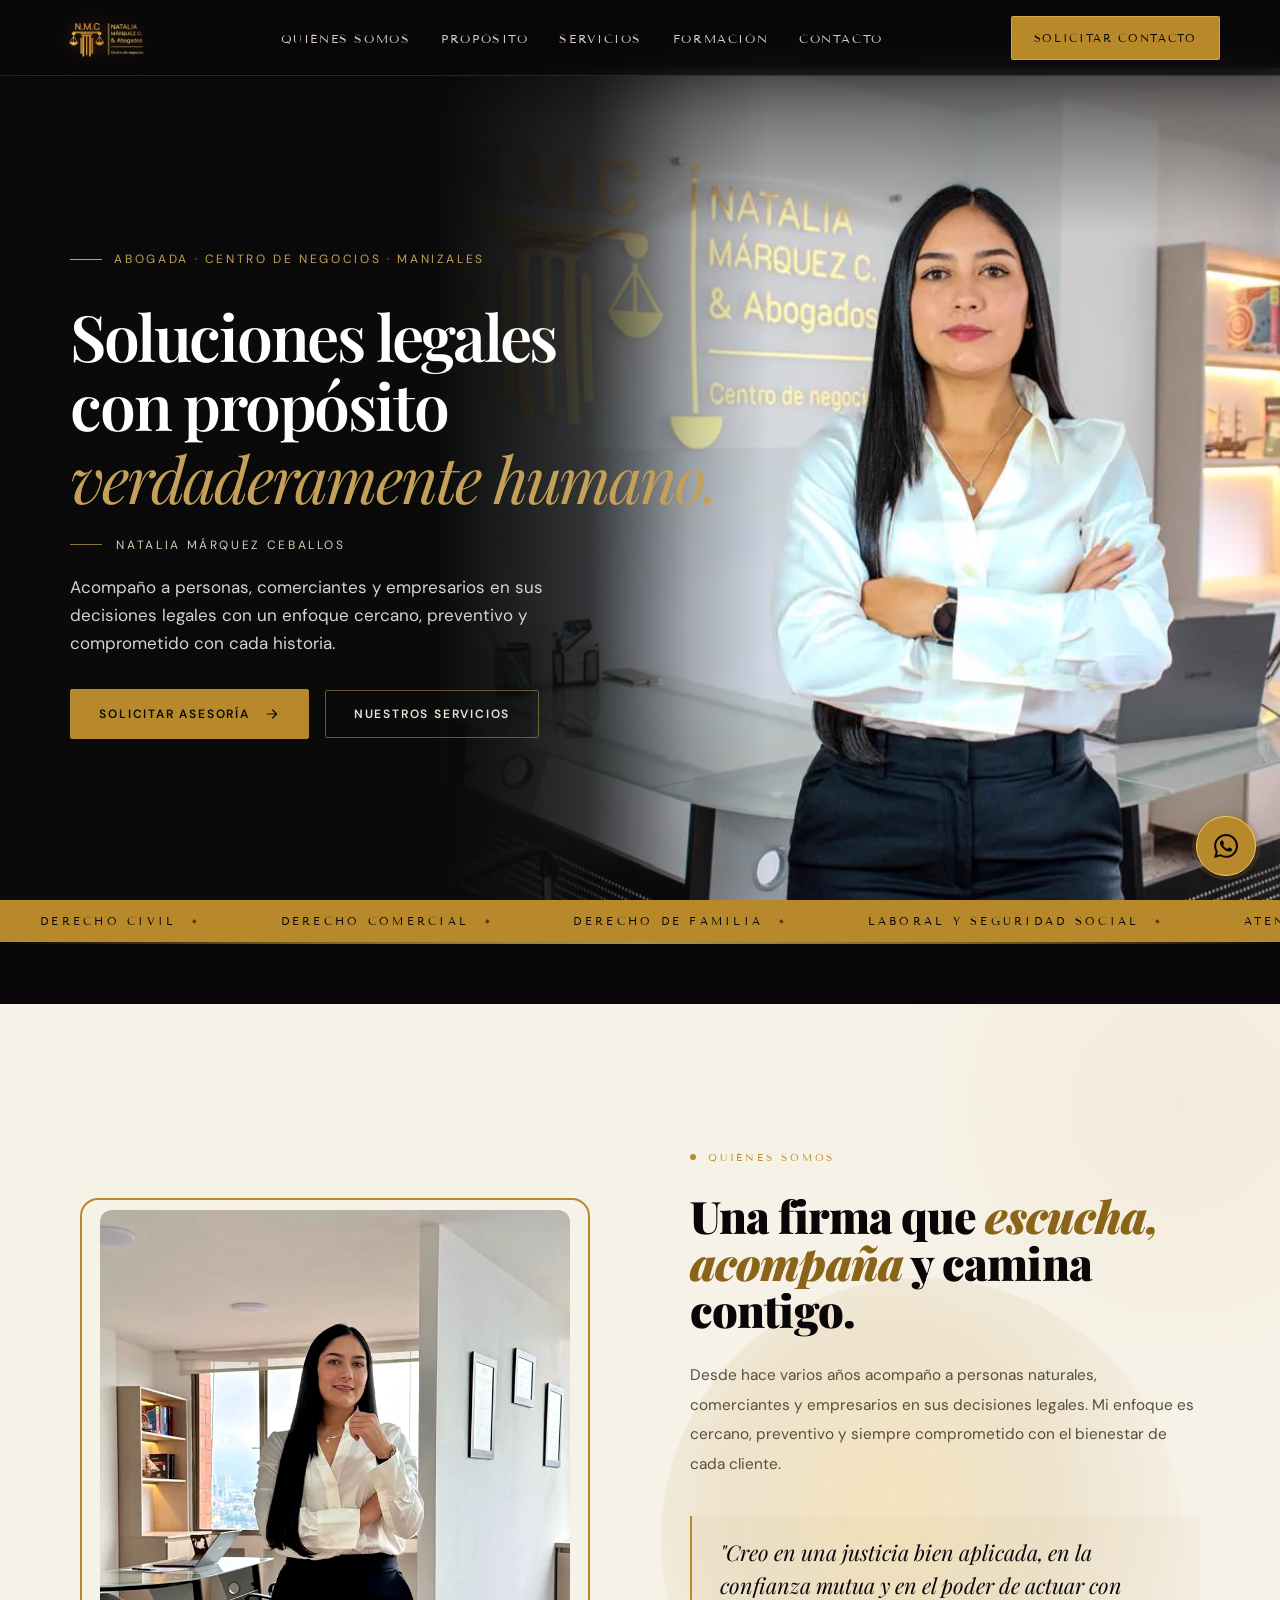
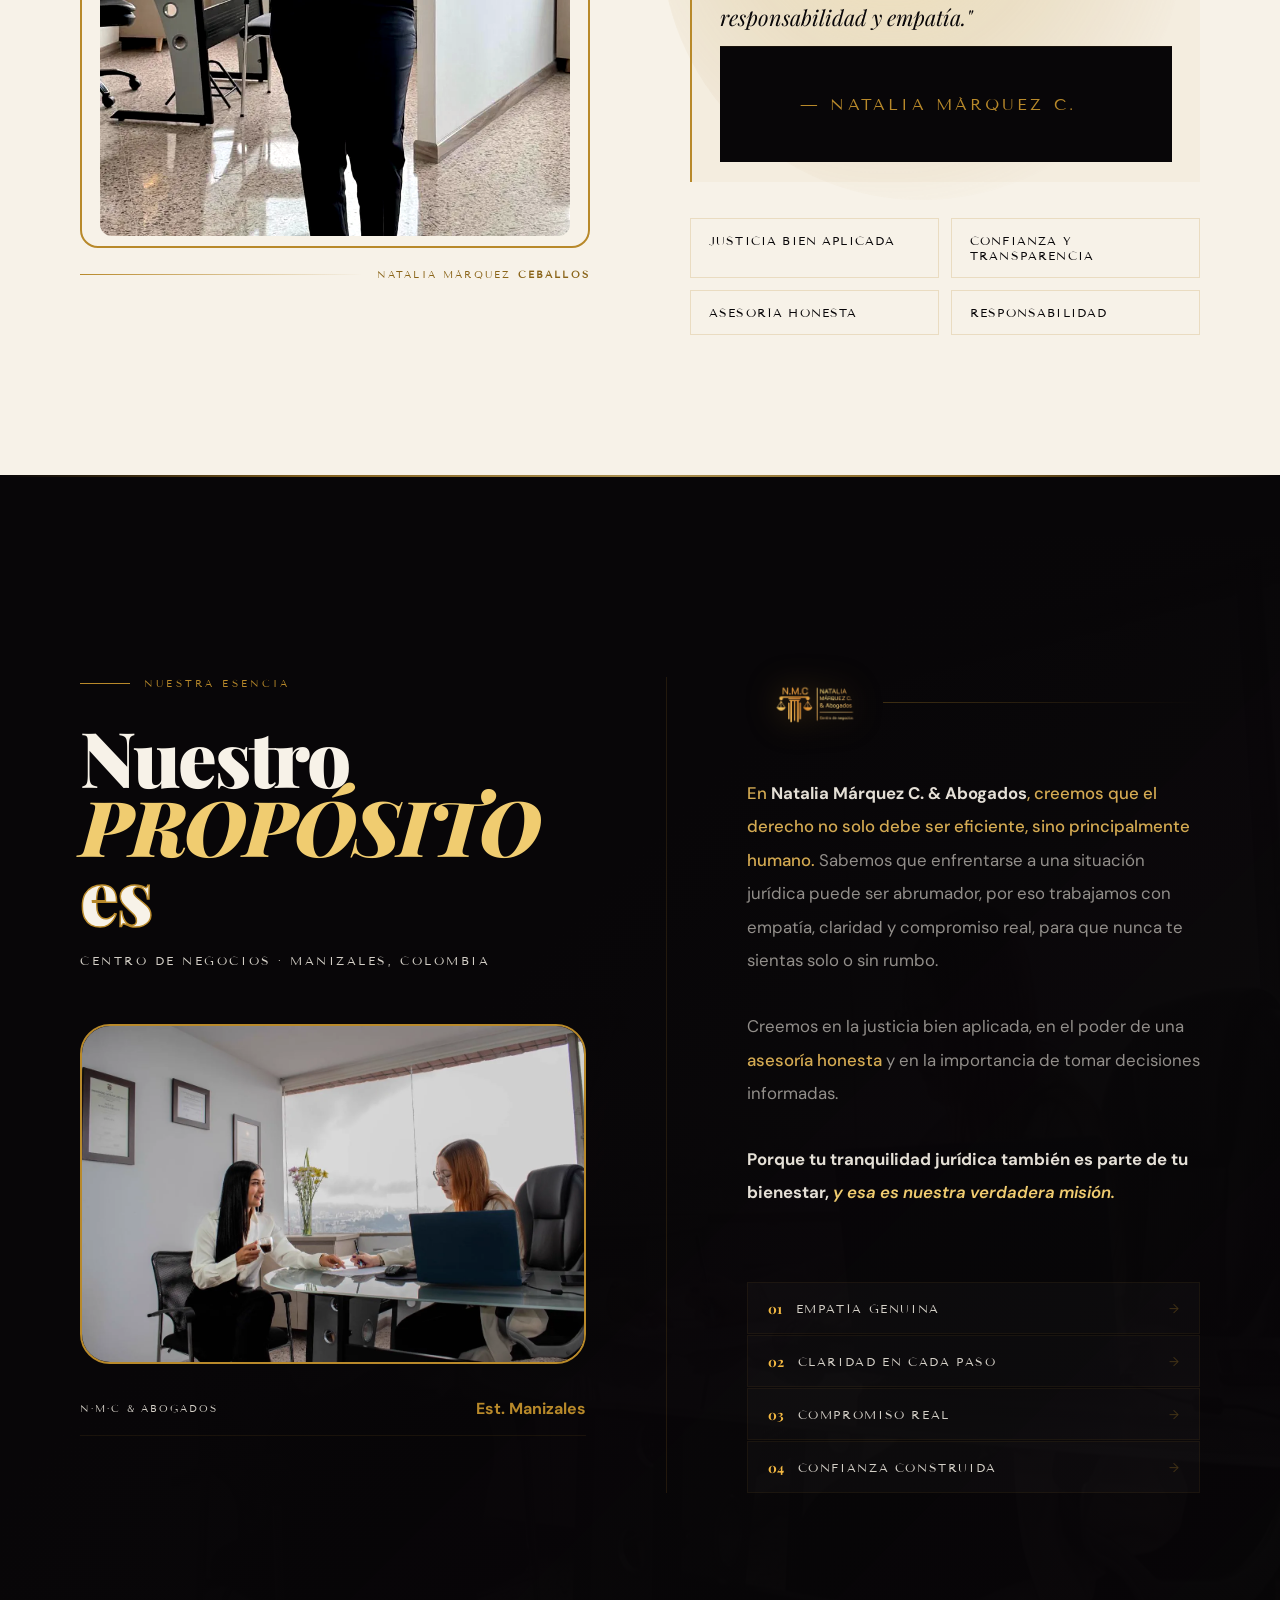
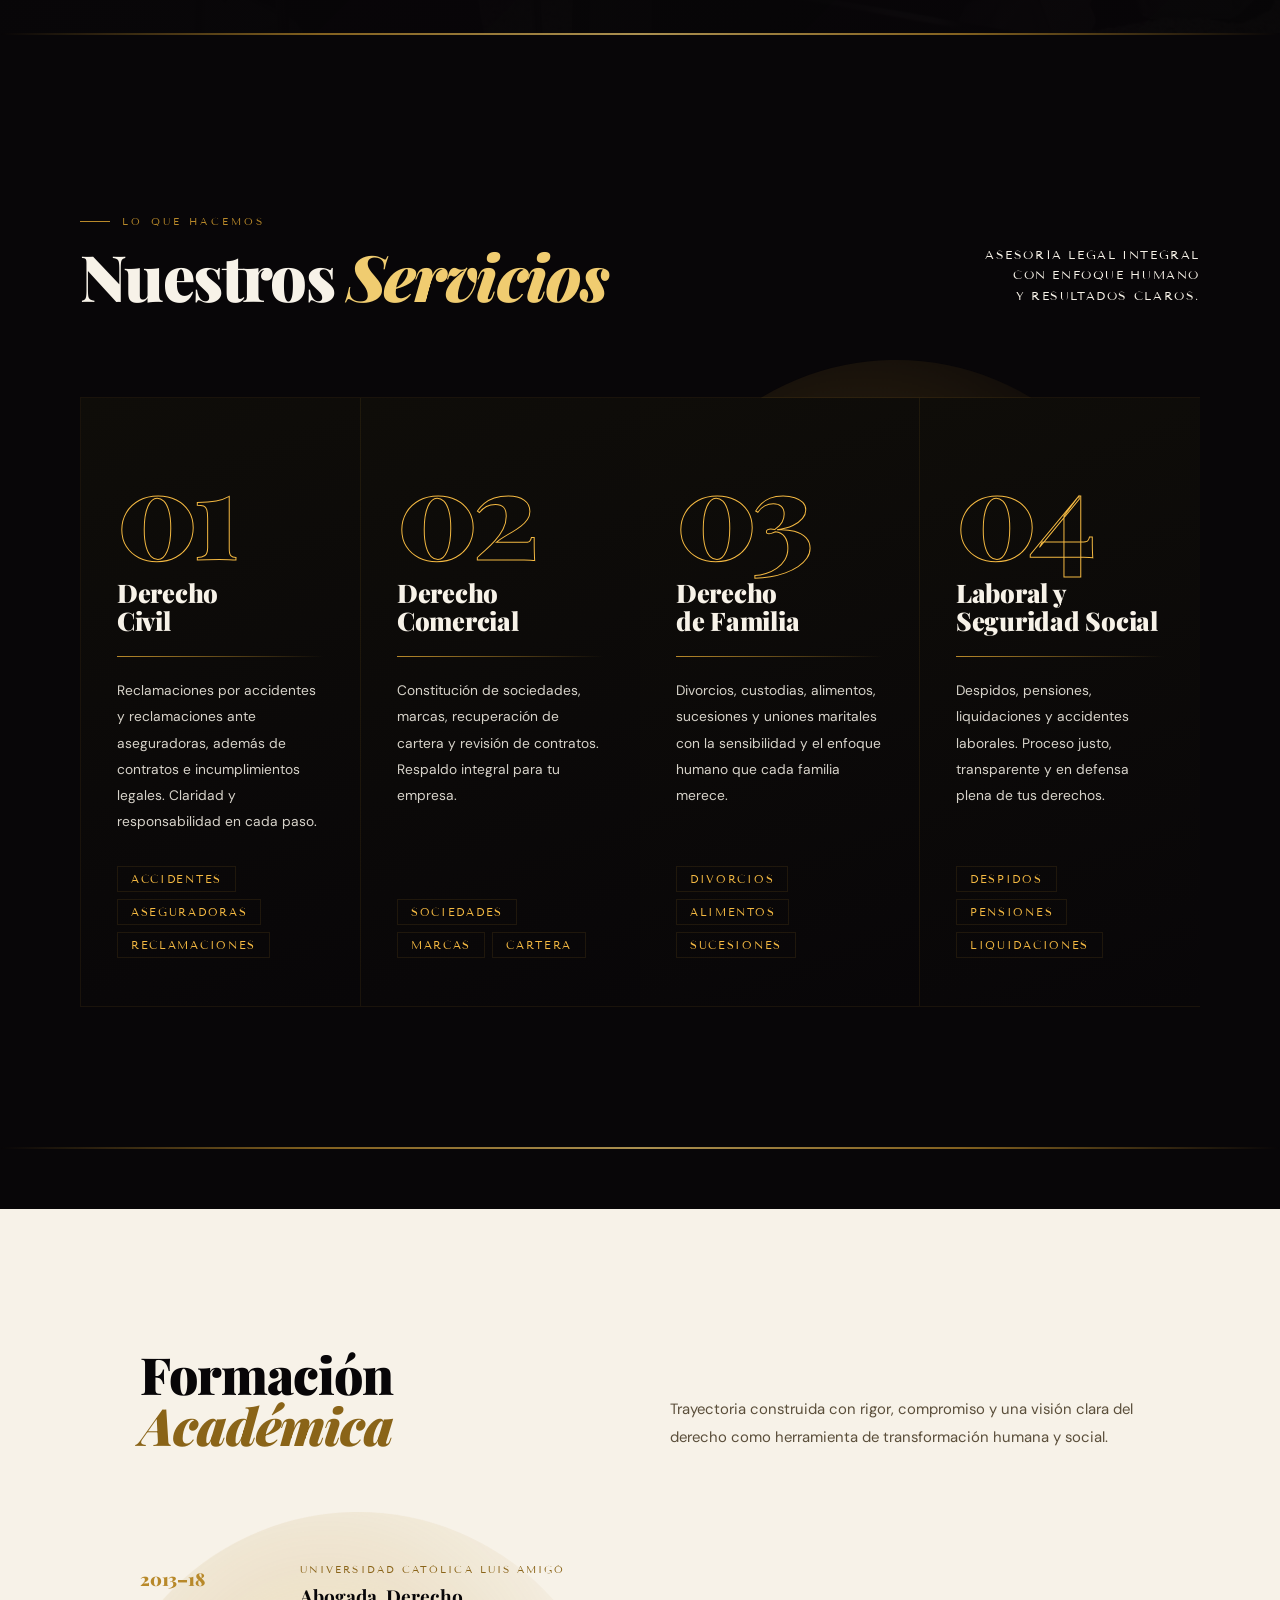
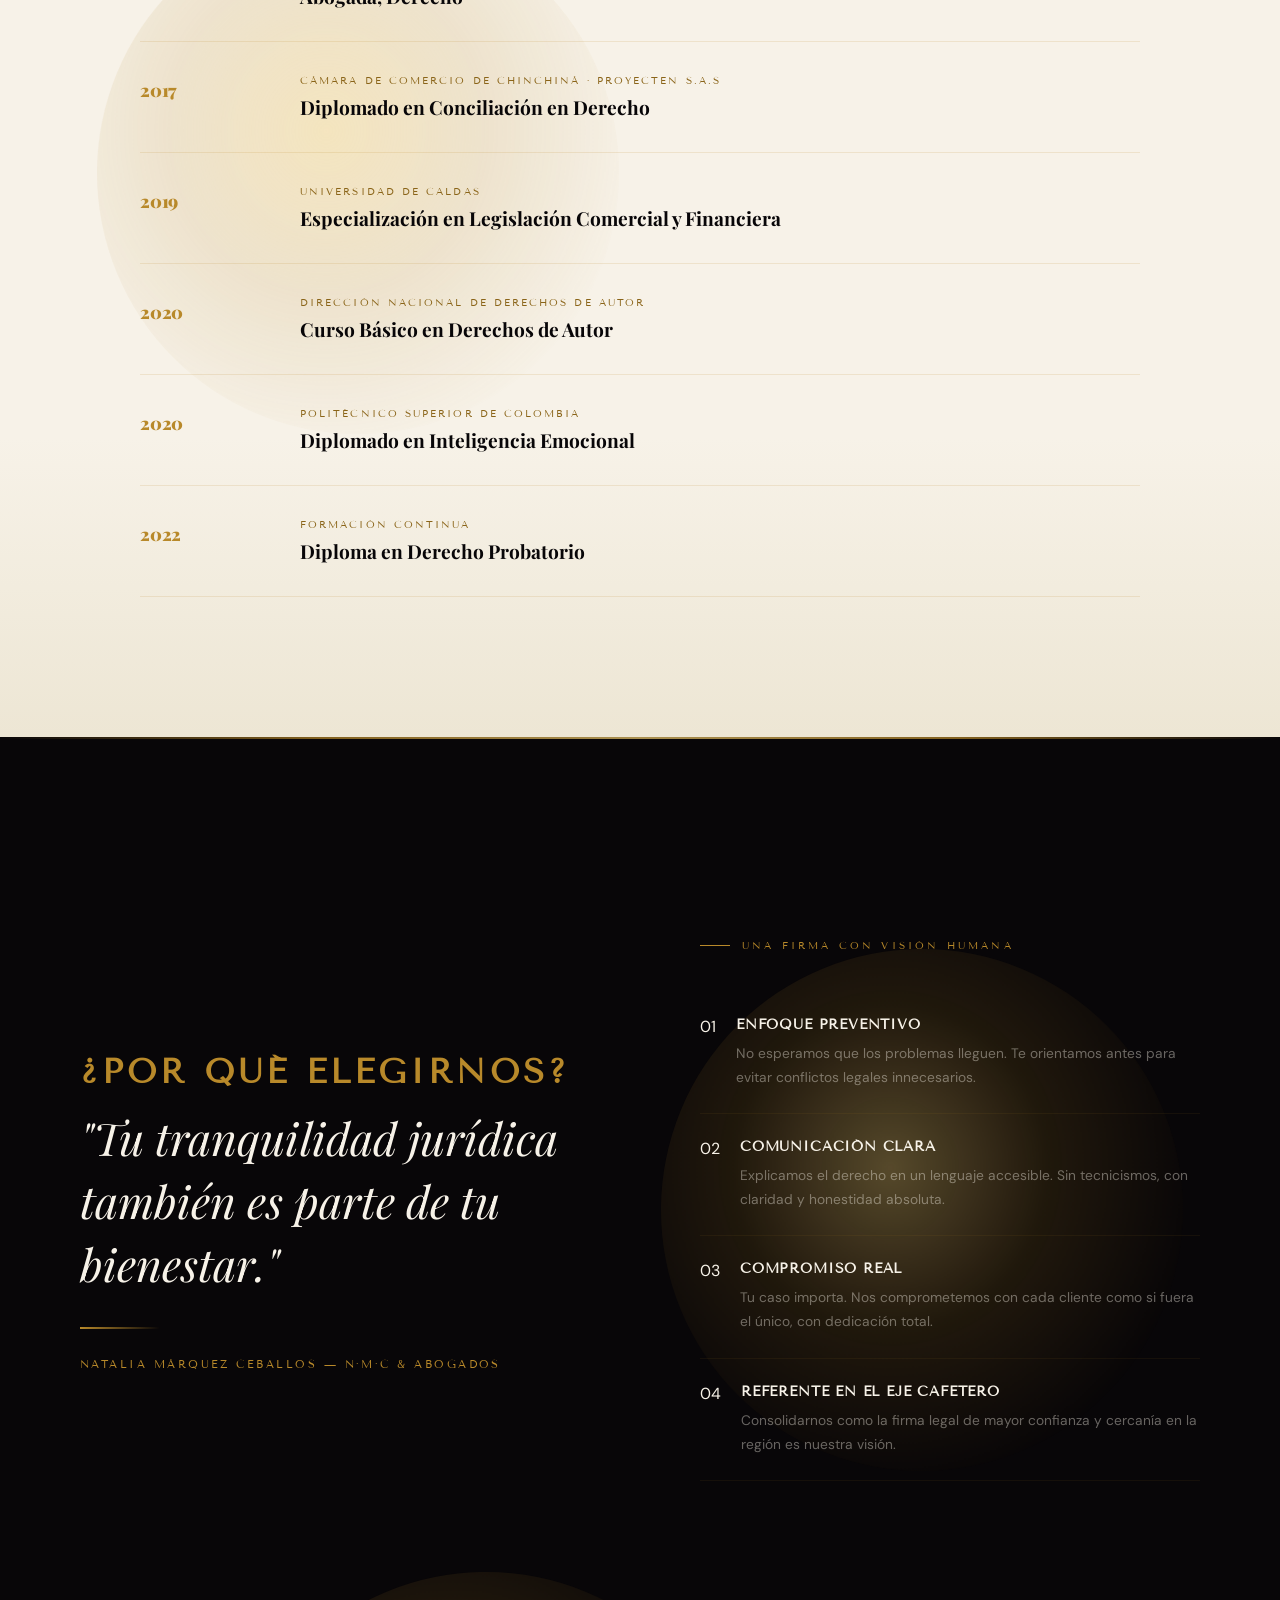
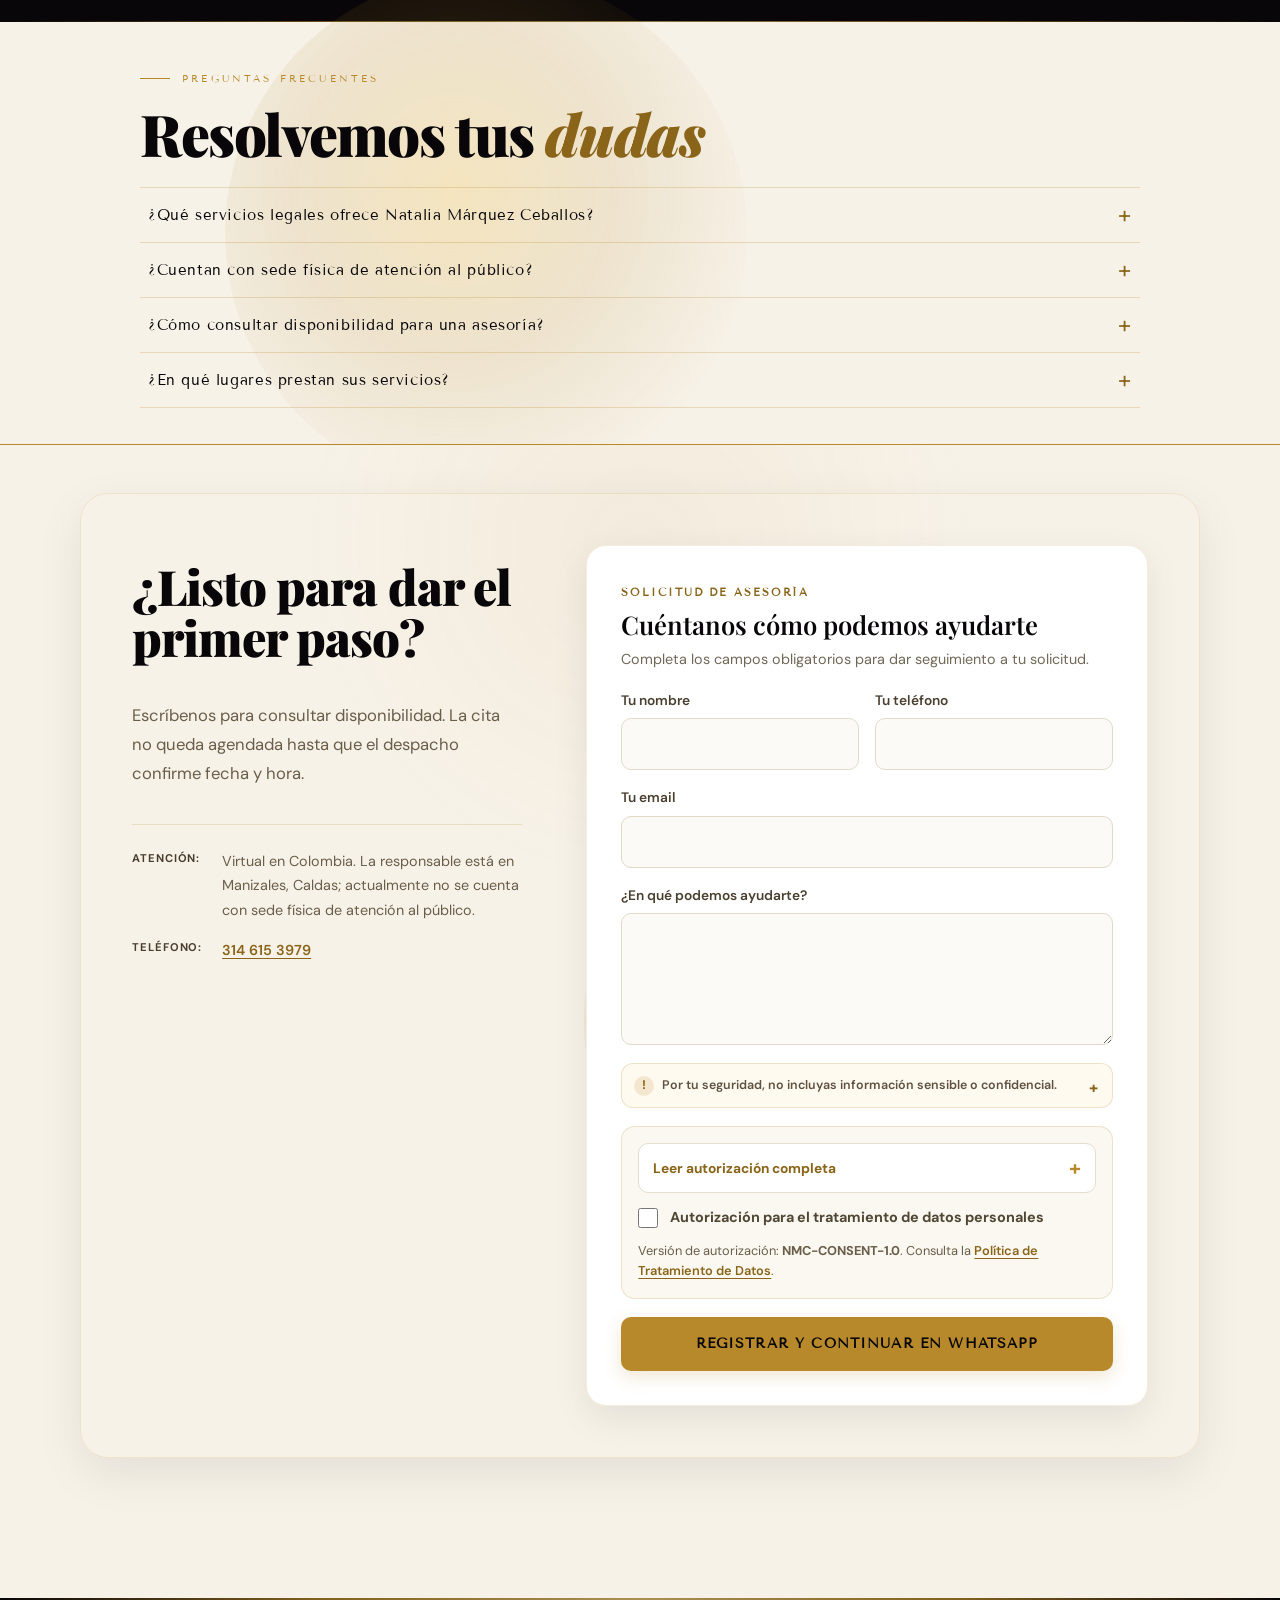
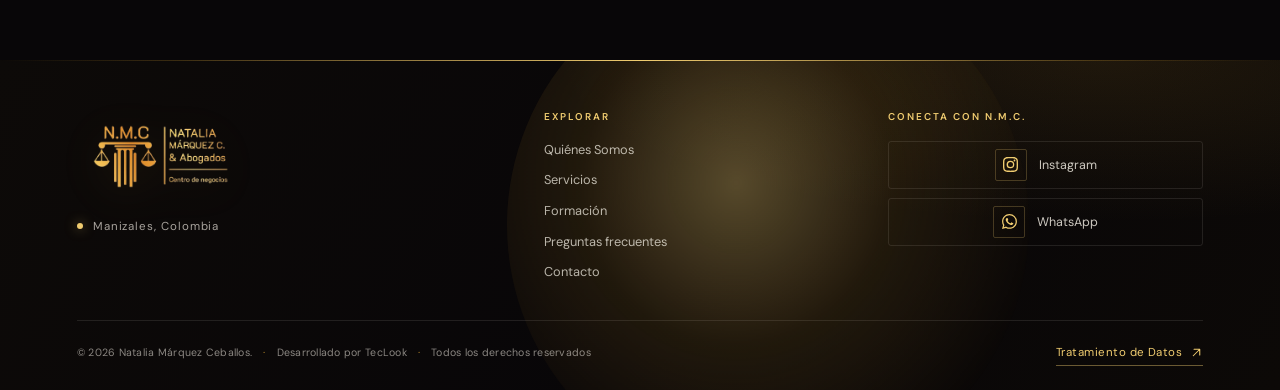
==== commit 8aeb6fce: "feat(integracion): prepara captacion y publicacion allowlist Incluye el flujo de captacion, Apps Scr" ====
--- a/index.html
+++ b/index.html
@@ -3,34 +3,31 @@
   <head>
     <meta charset="UTF-8" />
     <meta name="viewport" content="width=device-width,initial-scale=1.0" />
-    <title>Abogada en Manizales | Natalia Márquez Ceballos | N.M.C & Abogados</title>
-    <meta name="description" content="Abogada Natalia Márquez Ceballos - Especialista en Derecho Civil, Comercial, Familia y Laboral y Seguridad Social en Manizales, Caldas. Asesoría legal con enfoque humano y preventivo. Consulta gratuita." />
-    <meta name="keywords" content="abogada, manizales, derecho civil, derecho comercial, derecho de familia, laboral y seguridad social, abogado manizales, asesoría legal, reclamaciones accidentes, reclamaciones aseguradoras, sucesiones, contratos, divorcios, abogados caldas" />
+    <title>NMC Abogados | Asesoría Jurídica en Colombia</title>
+    <meta name="description" content="Asesoría jurídica en derecho civil, familiar, laboral y comercial. Atención virtual en Colombia. Conoce los servicios de NMC Abogados." />
+    <meta name="keywords" content="asesoría jurídica Colombia, atención virtual Colombia, divorcios, sucesiones, accidentes de tránsito, reclamaciones ante aseguradoras, derecho civil, derecho de familia, derecho laboral, derecho comercial, seguridad social, contratos, constitución de empresas" />
     <meta name="author" content="N.M.C & Abogados - Natalia Márquez Ceballos" />
     <meta name="robots" content="index, follow" />
     <link rel="canonical" href="https://nmcabogada.com/" />
     
     <meta property="og:type" content="website" />
     <meta property="og:url" content="https://nmcabogada.com/" />
-    <meta property="og:title" content="Abogada Natalia Márquez Ceballos | N.M.C & Abogados" />
-    <meta property="og:description" content="Asesoría legal con enfoque humano y preventivo en Manizales. Derecho Civil, Comercial, Familia y Laboral y Seguridad Social." />
+    <meta property="og:title" content="NMC Abogados | Asesoría Jurídica en Colombia" />
+    <meta property="og:description" content="Asesoría jurídica en derecho civil, familiar, laboral y comercial. Atención virtual en Colombia. Conoce los servicios de NMC Abogados." />
     <meta property="og:image" content="https://nmcabogada.com/img/logo_natalia-removebg-preview.png" />
+    <meta property="og:image:alt" content="Logotipo de N.M.C & Abogados" />
     <meta property="og:locale" content="es_CO" />
     <meta property="og:site_name" content="N.M.C & Abogados" />
     
     <meta name="twitter:card" content="summary_large_image" />
-    <meta name="twitter:title" content="Abogada Natalia Márquez Ceballos | N.M.C & Abogados" />
-    <meta name="twitter:description" content="Asesoría legal con enfoque humano y preventivo en Manizales." />
+    <meta name="twitter:title" content="NMC Abogados | Asesoría Jurídica en Colombia" />
+    <meta name="twitter:description" content="Asesoría jurídica en derecho civil, familiar, laboral y comercial. Atención virtual en Colombia. Conoce los servicios de NMC Abogados." />
     <meta name="twitter:image" content="https://nmcabogada.com/img/logo_natalia-removebg-preview.png" />
+    <meta name="twitter:image:alt" content="Logotipo de N.M.C & Abogados" />
     <meta name="twitter:domain" content="nmcabogada.com" />
     
     <meta name="revisit-after" content="7 days" />
     <meta name="rating" content="general" />
-    
-    <meta name="geo.region" content="CO" />
-    <meta name="geo.placename" content="Manizales" />
-    <meta name="geo.position" content="5.0633;-75.5179" />
-    <meta name="ICBM" content="5.0633, -75.5179" />
     
     <meta name="theme-color" content="#b8892a" />
     
@@ -60,19 +57,6 @@
           "email": "nataliamarquezcyabogados@gmail.com",
           "sameAs": ["https://www.instagram.com/nmcabogados/", "https://wa.me/573146153979"],
           "priceRange": "$$",
-          "address": {
-            "@type": "PostalAddress",
-            "streetAddress": "Cra 24 #22-02 Of. 1103",
-            "addressLocality": "Manizales",
-            "addressRegion": "Caldas",
-            "addressCountry": "CO",
-            "postalCode": "170001"
-          },
-          "geo": {
-            "@type": "GeoCoordinates",
-            "latitude": "5.0633",
-            "longitude": "-75.5179"
-          },
           "openingHoursSpecification": {
             "@type": "OpeningHoursSpecification",
             "dayOfWeek": ["Monday", "Tuesday", "Wednesday", "Thursday", "Friday"],
@@ -80,24 +64,21 @@
             "closes": "18:00"
           },
           "areaServed": {
-            "@type": "State",
-            "name": "Caldas"
+            "@type": "Country",
+            "name": "Colombia"
           },
-          "serviceType": ["Derecho Civil", "Derecho Comercial", "Derecho de Familia", "Laboral y Seguridad Social"]
+          "serviceType": ["Divorcios", "Sucesiones", "Accidentes de tránsito", "Reclamaciones ante aseguradoras", "Derecho Civil", "Derecho Comercial", "Derecho de Familia", "Laboral y Seguridad Social", "Contratos", "Constitución de empresas"]
         },
         {
-          "@type": "LocalBusiness",
+          "@type": "Organization",
           "@id": "https://nmcabogada.com/#business",
           "name": "N.M.C & Abogados",
           "image": "https://nmcabogada.com/img/logo_natalia-removebg-preview.png",
           "url": "https://nmcabogada.com",
           "telephone": "+573146153979",
-          "address": {
-            "@type": "PostalAddress",
-            "streetAddress": "Cra 24 #22-02 Of. 1103",
-            "addressLocality": "Manizales",
-            "addressRegion": "Caldas",
-            "addressCountry": "CO"
+          "areaServed": {
+            "@type": "Country",
+            "name": "Colombia"
           }
         },
         {
@@ -121,31 +102,31 @@
           "name": "¿Qué servicios legales ofrece Natalia Márquez Ceballos?",
           "acceptedAnswer": {
             "@type": "Answer",
-            "text": "Ofrecemos asesoría en Derecho Civil, Derecho Comercial, Derecho de Familia, Laboral y Seguridad Social. Incluye contratos, sucesiones, divorcios, constitución de empresas, reclamaciones por accidentes, reclamaciones ante aseguradoras y más."
+            "text": "Ofrecemos asesoría en divorcios, sucesiones, accidentes de tránsito y reclamaciones ante aseguradoras, además de Derecho Civil, Derecho Comercial, Derecho de Familia, Laboral y Seguridad Social, contratos y constitución de empresas."
           }
         },
         {
           "@type": "Question",
-          "name": "¿Dónde está ubicada la oficina?",
+          "name": "¿Cuentan con sede física de atención al público?",
           "acceptedAnswer": {
             "@type": "Answer",
-            "text": "Estamos en Cra 24 #22-02 Of. 1103, Manizales, Caldas, Colombia."
+            "text": "La responsable está en Manizales, Caldas, Colombia. Actualmente no se cuenta con sede física de atención al público."
           }
         },
         {
           "@type": "Question",
-          "name": "¿Ofrecen consulta gratuita?",
+          "name": "¿Cómo consultar disponibilidad para una asesoría?",
           "acceptedAnswer": {
             "@type": "Answer",
-            "text": "Sí, primera consulta gratuita para evaluar tu caso y orientarte sobre las opciones legales."
+            "text": "Escríbenos por WhatsApp para consultar disponibilidad. La cita no queda agendada hasta que el despacho confirme fecha y hora."
           }
         },
         {
           "@type": "Question",
-          "name": "¿Atienden en todo el Eje Cafetero?",
+          "name": "¿En qué lugares prestan sus servicios?",
           "acceptedAnswer": {
             "@type": "Answer",
-            "text": "Sí, prestamos servicios en Manizales, Caldas y toda la región del Eje Cafetero."
+            "text": "La atención se presta de manera virtual en Colombia. La responsable está en Manizales, Caldas; actualmente no se cuenta con sede física de atención al público."
           }
         }
       ]
@@ -184,7 +165,7 @@
       </ul>
       <div class="nav-right">
         <a href="#cf-whatsapp-form" class="nav-cta"
-          >Agendar Cita</a
+          >Solicitar contacto</a
         >
         <button class="hamburger" aria-label="Menú" aria-expanded="false" aria-controls="mobile-menu">
           <span></span>
@@ -203,7 +184,7 @@
         <li><a href="#academic">Formación</a></li>
         <li><a href="#contact">Contacto</a></li>
       </ul>
-      <a href="#cf-whatsapp-form" class="mobile-cta">Agendar Cita</a>
+      <a href="#cf-whatsapp-form" class="mobile-cta">Solicitar contacto</a>
     </div>
     <div class="mobile-overlay"></div>
 
@@ -213,29 +194,31 @@
     <!-- HERO -->
     <section id="hero">
       <div class="hero-left">
-        <div class="hero-eyebrow">
+        <div class="hero-eyebrow hero-entrance">
           <div class="hero-eyebrow-line"></div>
-          <span>Abogada · Centro de Negocios · Manizales</span>
-        </div>
-        <h1 class="hero-h1">
-          <span class="word w1"><span>Soluciones</span></span>
-          <span class="word w2"><span>&nbsp;legales</span></span>
-          <br />
-          <span class="word w3"><span>con&nbsp;</span></span>
-          <span class="word w4"><span>propósito</span></span>
-          <span class="italic-block"><span>verdaderamente humano.</span></span>
+          <span>ABOGADA · CENTRO DE NEGOCIOS · MANIZALES</span>
+        </div>
+        <h1 class="hero-h1 hero-entrance">
+          <span class="hero-title-main">Soluciones legales<br />con propósito</span>
+          <span class="hero-title-accent">verdaderamente humano.</span>
         </h1>
-        <p class="hero-name-line">Natalia Márquez Ceballos</p>
-        <p class="hero-sub">
-          Acompaño a personas, comerciantes y empresarios en sus decisiones
-          legales con un enfoque cercano, preventivo y comprometido con cada
-          historia.
+        <p class="hero-name-line hero-entrance">NATALIA MÁRQUEZ CEBALLOS</p>
+        <p class="hero-sub hero-entrance">
+          Acompaño a personas, comerciantes y empresarios en sus decisiones legales con un enfoque cercano, preventivo y comprometido con cada historia.
         </p>
-        <div class="hero-actions">
-          <a href="https://wa.me/573146153979" class="btn-gold" target="_blank" rel="noopener"
-            ><span>Consulta Gratuita</span></a
+        <div class="hero-actions hero-entrance">
+          <a
+            href="https://wa.me/573146153979"
+            class="hero-cta hero-cta-primary"
+            target="_blank"
+            rel="noopener"
           >
-          <a href="#services" class="btn-ghost">Ver Servicios</a>
+            <span>SOLICITAR ASESORÍA</span>
+            <svg aria-hidden="true" viewBox="0 0 24 24" fill="none">
+              <path d="M5 12h14m-6-6 6 6-6 6" />
+            </svg>
+          </a>
+          <a href="#services" class="hero-cta hero-cta-secondary">NUESTROS SERVICIOS</a>
         </div>
       </div>
       <div class="hero-right">
@@ -261,8 +244,8 @@
         <div class="marquee-item">Derecho Comercial</div>
         <div class="marquee-item">Derecho de Familia</div>
         <div class="marquee-item">Laboral y Seguridad Social</div>
-        <div class="marquee-item">Consulta Gratuita</div>
-        <div class="marquee-item">Eje Cafetero</div>
+        <div class="marquee-item">Atención Virtual</div>
+        <div class="marquee-item">Colombia</div>
         <div class="marquee-item">Natalia Márquez C.</div>
         <div class="marquee-item">N·M·C Abogados</div>
         <!-- duplicate for seamless loop -->
@@ -270,8 +253,8 @@
         <div class="marquee-item">Derecho Comercial</div>
         <div class="marquee-item">Derecho de Familia</div>
         <div class="marquee-item">Laboral y Seguridad Social</div>
-        <div class="marquee-item">Consulta Gratuita</div>
-        <div class="marquee-item">Eje Cafetero</div>
+        <div class="marquee-item">Atención Virtual</div>
+        <div class="marquee-item">Colombia</div>
         <div class="marquee-item">Natalia Márquez C.</div>
         <div class="marquee-item">N·M·C Abogados</div>
       </div>
@@ -695,25 +678,25 @@
          <details class="faq-item">
            <summary aria-controls="faq-answer-services">¿Qué servicios legales ofrece Natalia Márquez Ceballos?</summary>
            <div class="faq-answer" id="faq-answer-services">
-             <p>Ofrecemos asesoría en Derecho Civil, Derecho Comercial, Derecho de Familia, Laboral y Seguridad Social. Incluye contratos, sucesiones, divorcios, constitución de empresas, reclamaciones por accidentes, reclamaciones ante aseguradoras y más.</p>
+             <p>Ofrecemos asesoría en divorcios, sucesiones, accidentes de tránsito y reclamaciones ante aseguradoras, además de Derecho Civil, Derecho Comercial, Derecho de Familia, Laboral y Seguridad Social, contratos y constitución de empresas.</p>
            </div>
          </details>
          <details class="faq-item">
-           <summary aria-controls="faq-answer-location">¿Dónde está ubicada la oficina?</summary>
+           <summary aria-controls="faq-answer-location">¿Cuentan con sede física de atención al público?</summary>
            <div class="faq-answer" id="faq-answer-location">
-             <p>Estamos en Cra 24 #22-02 Of. 1103, Manizales, Caldas, Colombia.</p>
+             <p>La responsable está en Manizales, Caldas, Colombia. Actualmente no se cuenta con sede física de atención al público.</p>
            </div>
          </details>
          <details class="faq-item">
-           <summary aria-controls="faq-answer-consultation">¿Ofrecen consulta gratuita?</summary>
-           <div class="faq-answer" id="faq-answer-consultation">
-             <p>Sí, primera consulta gratuita para evaluar tu caso y orientarte sobre las opciones legales.</p>
+           <summary aria-controls="faq-answer-contact">¿Cómo consultar disponibilidad para una asesoría?</summary>
+           <div class="faq-answer" id="faq-answer-contact">
+             <p>Escríbenos por WhatsApp para consultar disponibilidad. La cita no queda agendada hasta que el despacho confirme fecha y hora.</p>
            </div>
          </details>
          <details class="faq-item">
-           <summary aria-controls="faq-answer-coverage">¿Atienden en todo el Eje Cafetero?</summary>
+           <summary aria-controls="faq-answer-coverage">¿En qué lugares prestan sus servicios?</summary>
            <div class="faq-answer" id="faq-answer-coverage">
-             <p>Sí, prestamos servicios en Manizales, Caldas y toda la región del Eje Cafetero.</p>
+             <p>La atención se presta de manera virtual en Colombia. La responsable está en Manizales, Caldas; actualmente no se cuenta con sede física de atención al público.</p>
            </div>
          </details>
        </div>
@@ -725,27 +708,63 @@
       <div class="contact-inner contact-fancy">
         <div class="contact-fancy-left reveal-left">
           <h2 class="contact-h2">¿Listo para dar el <span class="stroke">primer paso</span>?</h2>
-          <p class="contact-fancy-desc">Estamos aquí para escucharte y acompañarte. Escríbenos o agenda tu consulta, ¡te responderemos pronto!</p>
+          <p class="contact-fancy-desc">Escríbenos para consultar disponibilidad. La cita no queda agendada hasta que el despacho confirme fecha y hora.</p>
+          <div class="contact-fancy-info">
+            <div><b>Atención:</b> Virtual en Colombia. La responsable está en Manizales, Caldas; actualmente no se cuenta con sede física de atención al público.</div>
+            <div><b>Teléfono:</b> <a href="https://wa.me/573146153979" target="_blank" rel="noopener">314 615 3979</a></div>
+          </div>
         </div>
         <div class="contact-fancy-right reveal-right">
-          <form class="contact-fancy-form" id="cf-whatsapp-form" autocomplete="off">
-            <div class="cf-form-group">
-              <label class="visually-hidden" for="cf-nombre">Tu nombre</label>
-              <input type="text" id="cf-nombre" name="nombre" placeholder="Tu nombre" autocomplete="name" minlength="2" maxlength="80" required />
-            </div>
-            <div class="cf-form-group">
-              <label class="visually-hidden" for="cf-telefono">Tu teléfono</label>
-              <input type="tel" id="cf-telefono" name="telefono" inputmode="tel" pattern="[+]?[0-9][0-9\s\-]{5,19}" maxlength="20" placeholder="Tu teléfono" autocomplete="tel" required />
-            </div>
-            <div class="cf-form-group">
-              <label class="visually-hidden" for="cf-email">Tu email</label>
-              <input type="email" id="cf-email" name="email" placeholder="Tu email" autocomplete="email" maxlength="120" required />
-            </div>
-            <div class="cf-form-group">
-              <label class="visually-hidden" for="cf-mensaje">¿En qué podemos ayudarte?</label>
-              <textarea id="cf-mensaje" name="mensaje" placeholder="¿En qué podemos ayudarte?" maxlength="1500" required></textarea>
-            </div>
-            <button type="submit" class="cf-btn">Continuar en WhatsApp</button>
+          <form class="contact-fancy-form" id="cf-whatsapp-form" autocomplete="off" aria-describedby="cf-consent-help cf-privacy-warning">
+            <div class="cf-form-intro">
+              <span class="cf-form-eyebrow">SOLICITUD DE ASESORÍA</span>
+              <h3>Cuéntanos cómo podemos ayudarte</h3>
+              <p>Completa los campos obligatorios para dar seguimiento a tu solicitud.</p>
+            </div>
+            <div class="cf-form-group cf-field cf-field-name">
+              <label class="cf-field-label" for="cf-nombre">Tu nombre</label>
+              <input type="text" id="cf-nombre" name="nombre" autocomplete="name" minlength="2" maxlength="80" required />
+            </div>
+            <div class="cf-form-group cf-field cf-field-phone">
+              <label class="cf-field-label" for="cf-telefono">Tu teléfono</label>
+              <input type="tel" id="cf-telefono" name="telefono" inputmode="tel" pattern="[+]?[0-9][0-9\s\-]{5,19}" maxlength="20" autocomplete="tel" required />
+            </div>
+            <div class="cf-form-group cf-field cf-field-email cf-field-full">
+              <label class="cf-field-label" for="cf-email">Tu email</label>
+              <input type="email" id="cf-email" name="email" autocomplete="email" maxlength="120" required />
+            </div>
+            <div class="cf-form-group cf-field cf-field-message cf-field-full">
+              <label class="cf-field-label" for="cf-mensaje">¿En qué podemos ayudarte?</label>
+              <textarea id="cf-mensaje" name="mensaje" maxlength="1500" required></textarea>
+            </div>
+            <details class="cf-form-warning" id="cf-privacy-warning">
+              <summary>Por tu seguridad, no incluyas información sensible o confidencial.</summary>
+              <p>El formulario general de contacto no está destinado a recibir historias clínicas, datos financieros, documentos de identidad, expedientes, información de menores de edad ni otros datos sensibles o confidenciales. Se solicita a los usuarios no incluir este tipo de información en los campos de contacto.</p>
+            </details>
+            <div class="cf-form-group cf-consent-group">
+              <div class="cf-consent-panel">
+                <details class="cf-consent-details">
+                  <summary>Leer autorización completa</summary>
+                  <div class="cf-consent-copy">
+                    <p><strong>Autorización para el tratamiento de datos personales</strong></p>
+                    <p>Autorizo de manera previa, expresa e informada a <strong>Natalia Márquez Ceballos — NATALIA MÁRQUEZ C &amp; ABOGADOS CENTRO DE NEGOCIOS</strong>, para recolectar, almacenar, usar y tratar mis datos personales con la finalidad de recibir, atender y dar seguimiento a mi solicitud de información o consulta sobre sus servicios jurídicos, de acuerdo con la Política de Tratamiento de Datos Personales publicada en este sitio web.</p>
+                    <p>Declaro que conozco mis derechos como titular de los datos personales y que puedo ejercerlos mediante los canales de contacto indicados en dicha política.</p>
+                  </div>
+                </details>
+                <div class="cf-consent-row">
+                  <input type="checkbox" id="cf-consent" name="consentimiento" required aria-describedby="cf-consent-help" />
+                  <label for="cf-consent"><strong>Autorización para el tratamiento de datos personales</strong></label>
+                </div>
+                <p class="cf-consent-help" id="cf-consent-help">
+                  Versión de autorización: <strong>NMC-CONSENT-1.0</strong>. Consulta la <a href="privacidad.html" target="_blank" rel="noopener">Política de Tratamiento de Datos</a>.
+                </p>
+              </div>
+            </div>
+            <div class="cf-hp" aria-hidden="true">
+              <label for="cf-website">No completar este campo</label>
+              <input type="text" id="cf-website" name="website" tabindex="-1" autocomplete="off" />
+            </div>
+            <button type="submit" class="cf-btn">Registrar y continuar en WhatsApp</button>
             <p class="cf-form-status" id="cf-form-status" role="status" aria-live="polite" aria-atomic="true" tabindex="-1"></p>
           </form>
           <noscript>
@@ -755,10 +774,6 @@
               <a href="tel:+573146153979">314 615 3979</a>.
             </p>
           </noscript>
-          <div class="contact-fancy-info">
-            <div><b>Oficina:</b> Cra 24 #22-02 Of. 1103, Manizales</div>
-            <div><b>Teléfono:</b> <a href="https://wa.me/573146153979" target="_blank" rel="noopener">314 615 3979</a></div>
-          </div>
         </div>
       </div>
     </section>
@@ -768,35 +783,90 @@
     </main>
 
     <!-- FOOTER -->
-    <footer>
-      <div class="footer-logo">
-        <picture>
-          <source srcset="img/logo-nmc.webp" type="image/webp" />
-          <img
-            src="img/logo_natalia-removebg-preview.png"
-            alt="NMC Logo"
-            width="400"
-            height="216"
-            loading="lazy"
-            decoding="async"
-          />
-        </picture>
-      </div>
-      <div class="footer-copy">
-        © 2026 Natalia Márquez Ceballos. Desarrollado por TecLook · Todos los derechos reservados ·
-        Manizales, Colombia
-        <br><br>
-        <a href="privacidad.html" style="color: var(--gold, #c9a84c); text-decoration: none; font-size: 0.78rem; letter-spacing: 0.06em; opacity: 0.85; transition: opacity 0.2s;" onmouseover="this.style.opacity='1'" onmouseout="this.style.opacity='0.85'">Tratamiento de Datos</a>
-      </div>
-      <div class="footer-social">
-        <a href="https://instagram.com/nmcabogados" target="_blank" rel="noopener noreferrer" aria-label="Instagram de N.M.C Abogados"><svg xmlns="http://www.w3.org/2000/svg" width="16" height="16" fill="currentColor" class="bi bi-instagram" viewBox="0 0 16 16">
-  <path d="M8 0C5.829 0 5.556.01 4.703.048 3.85.088 3.269.222 2.76.42a3.9 3.9 0 0 0-1.417.923A3.9 3.9 0 0 0 .42 2.76C.222 3.268.087 3.85.048 4.7.01 5.555 0 5.827 0 8.001c0 2.172.01 2.444.048 3.297.04.852.174 1.433.372 1.942.205.526.478.972.923 1.417.444.445.89.719 1.416.923.51.198 1.09.333 1.942.372C5.555 15.99 5.827 16 8 16s2.444-.01 3.298-.048c.851-.04 1.434-.174 1.943-.372a3.9 3.9 0 0 0 1.416-.923c.445-.445.718-.891.923-1.417.197-.509.332-1.09.372-1.942C15.99 10.445 16 10.173 16 8s-.01-2.445-.048-3.299c-.04-.851-.175-1.433-.372-1.941a3.9 3.9 0 0 0-.923-1.417A3.9 3.9 0 0 0 13.24.42c-.51-.198-1.092-.333-1.943-.372C10.443.01 10.172 0 7.998 0zm-.717 1.442h.718c2.136 0 2.389.007 3.232.046.78.035 1.204.166 1.486.275.373.145.64.319.92.599s.453.546.598.92c.11.281.24.705.275 1.485.039.843.047 1.096.047 3.231s-.008 2.389-.047 3.232c-.035.78-.166 1.203-.275 1.485a2.5 2.5 0 0 1-.599.919c-.28.28-.546.453-.92.598-.28.11-.704.24-1.485.276-.843.038-1.096.047-3.232.047s-2.39-.009-3.233-.047c-.78-.036-1.203-.166-1.485-.276a2.5 2.5 0 0 1-.92-.598 2.5 2.5 0 0 1-.6-.92c-.109-.281-.24-.705-.275-1.485-.038-.843-.046-1.096-.046-3.233s.008-2.388.046-3.231c.036-.78.166-1.204.276-1.486.145-.373.319-.64.599-.92s.546-.453.92-.598c.282-.11.705-.24 1.485-.276.738-.034 1.024-.044 2.515-.045zm4.988 1.328a.96.96 0 1 0 0 1.92.96.96 0 0 0 0-1.92m-4.27 1.122a4.109 4.109 0 1 0 0 8.217 4.109 4.109 0 0 0 0-8.217m0 1.441a2.667 2.667 0 1 1 0 5.334 2.667 2.667 0 0 1 0-5.334"/>
-</svg></a>
-        <a href="https://wa.me/573146153979" target="_blank" rel="noopener" aria-label="WhatsApp de N.M.C Abogados"><svg xmlns="http://www.w3.org/2000/svg" width="16" height="16" fill="currentColor" class="bi bi-whatsapp" viewBox="0 0 16 16">
-  <path d="M13.601 2.326A7.85 7.85 0 0 0 7.994 0C3.627 0 .068 3.558.064 7.926c0 1.399.366 2.76 1.057 3.965L0 16l4.204-1.102a7.9 7.9 0 0 0 3.79.965h.004c4.368 0 7.926-3.558 7.93-7.93A7.9 7.9 0 0 0 13.6 2.326zM7.994 14.521a6.6 6.6 0 0 1-3.356-.92l-.24-.144-2.494.654.666-2.433-.156-.251a6.56 6.56 0 0 1-1.007-3.505c0-3.626 2.957-6.584 6.591-6.584a6.56 6.56 0 0 1 4.66 1.931 6.56 6.56 0 0 1 1.928 4.66c-.004 3.639-2.961 6.592-6.592 6.592m3.615-4.934c-.197-.099-1.17-.578-1.353-.646-.182-.065-.315-.099-.445.099-.133.197-.513.646-.627.775-.114.133-.232.148-.43.05-.197-.1-.836-.308-1.592-.985-.59-.525-.985-1.175-1.103-1.372-.114-.198-.011-.304.088-.403.087-.088.197-.232.296-.346.1-.114.133-.198.198-.33.065-.134.034-.248-.015-.347-.05-.099-.445-1.076-.612-1.47-.16-.389-.323-.335-.445-.34-.114-.007-.247-.007-.38-.007a.73.73 0 0 0-.529.247c-.182.198-.691.677-.691 1.654s.71 1.916.81 2.049c.098.133 1.394 2.132 3.383 2.992.47.205.84.326 1.129.418.475.152.904.129 1.246.08.38-.058 1.171-.48 1.338-.943.164-.464.164-.86.114-.943-.049-.084-.182-.133-.38-.232"/>
-</svg></a>
-      </div>
-</footer>
+    <footer class="site-footer">
+      <div class="footer-inner">
+        <div class="footer-main">
+          <div class="footer-brand">
+            <div class="footer-logo">
+              <picture>
+                <source srcset="img/logo-nmc.webp" type="image/webp" />
+                <img
+                  src="img/logo_natalia-removebg-preview.png"
+                  alt="N.M.C. &amp; Abogados"
+                  width="400"
+                  height="216"
+                  loading="lazy"
+                  decoding="async"
+                />
+              </picture>
+            </div>
+            <p class="footer-location">
+              <span class="footer-location-mark" aria-hidden="true"></span>
+              Manizales, Colombia
+            </p>
+          </div>
+
+          <nav class="footer-nav" aria-label="Navegación del pie de página">
+            <h2 class="footer-heading">Explorar</h2>
+            <div class="footer-nav-links">
+              <a href="#about">Quiénes Somos</a>
+              <a href="#services">Servicios</a>
+              <a href="#academic">Formación</a>
+              <a href="#faq">Preguntas frecuentes</a>
+              <a href="#contact">Contacto</a>
+            </div>
+          </nav>
+
+          <nav class="footer-social" aria-label="Canales de contacto">
+            <h2 class="footer-heading">Conecta con N.M.C.</h2>
+            <div class="footer-social-links">
+              <a
+                href="https://instagram.com/nmcabogados"
+                target="_blank"
+                rel="noopener noreferrer"
+                aria-label="Instagram de N.M.C Abogados"
+              >
+                <span class="footer-social-icon" aria-hidden="true">
+                  <svg viewBox="0 0 16 16" fill="currentColor">
+                    <path d="M8 0C5.829 0 5.556.01 4.703.048 3.85.088 3.269.222 2.76.42a3.9 3.9 0 0 0-1.417.923A3.9 3.9 0 0 0 .42 2.76C.222 3.268.087 3.85.048 4.7.01 5.555 0 5.827 0 8.001c0 2.172.01 2.444.048 3.297.04.852.174 1.433.372 1.942.205.526.478.972.923 1.417.444.445.89.719 1.416.923.51.198 1.09.333 1.942.372C5.555 15.99 5.827 16 8 16s2.444-.01 3.298-.048c.851-.04 1.434-.174 1.943-.372a3.9 3.9 0 0 0 1.416-.923c.445-.445.718-.891.923-1.417.197-.509.332-1.09.372-1.942C15.99 10.445 16 10.173 16 8s-.01-2.445-.048-3.299c-.04-.851-.175-1.433-.372-1.941a3.9 3.9 0 0 0-.923-1.417A3.9 3.9 0 0 0 13.24.42c-.51-.198-1.092-.333-1.943-.372C10.443.01 10.172 0 7.998 0zm-.717 1.442h.718c2.136 0 2.389.007 3.232.046.78.035 1.204.166 1.486.275.373.145.64.319.92.599s.453.546.598.92c.11.281.24.705.275 1.485.039.843.047 1.096.047 3.231s-.008 2.389-.047 3.232c-.035.78-.166 1.203-.275 1.485a2.5 2.5 0 0 1-.599.919c-.28.28-.546.453-.92.598-.28.11-.704.24-1.485.276-.843.038-1.096.047-3.232.047s-2.39-.009-3.233-.047c-.78-.036-1.203-.166-1.485-.276a2.5 2.5 0 0 1-.92-.598 2.5 2.5 0 0 1-.6-.92c-.109-.281-.24-.705-.275-1.485-.038-.843-.046-1.096-.046-3.233s.008-2.388.046-3.231c.036-.78.166-1.204.276-1.486.145-.373.319-.64.599-.92s.546-.453.92-.598c.282-.11.705-.24 1.485-.276.738-.034 1.024-.044 2.515-.045zm4.988 1.328a.96.96 0 1 0 0 1.92.96.96 0 0 0 0-1.92m-4.27 1.122a4.109 4.109 0 1 0 0 8.217 4.109 4.109 0 0 0 0-8.217m0 1.441a2.667 2.667 0 1 1 0 5.334 2.667 2.667 0 0 1 0-5.334"/>
+                  </svg>
+                </span>
+                <span>Instagram</span>
+              </a>
+              <a
+                href="https://wa.me/573146153979"
+                target="_blank"
+                rel="noopener noreferrer"
+                aria-label="WhatsApp de N.M.C Abogados"
+              >
+                <span class="footer-social-icon" aria-hidden="true">
+                  <svg viewBox="0 0 16 16" fill="currentColor">
+                    <path d="M13.601 2.326A7.85 7.85 0 0 0 7.994 0C3.627 0 .068 3.558.064 7.926c0 1.399.366 2.76 1.057 3.965L0 16l4.204-1.102a7.9 7.9 0 0 0 3.79.965h.004c4.368 0 7.926-3.558 7.93-7.93A7.9 7.9 0 0 0 13.6 2.326zM7.994 14.521a6.6 6.6 0 0 1-3.356-.92l-.24-.144-2.494.654.666-2.433-.156-.251a6.56 6.56 0 0 1-1.007-3.505c0-3.626 2.957-6.584 6.591-6.584a6.56 6.56 0 0 1 4.66 1.931 6.56 6.56 0 0 1 1.928 4.66c-.004 3.639-2.961 6.592-6.592 6.592m3.615-4.934c-.197-.099-1.17-.578-1.353-.646-.182-.065-.315-.099-.445.099-.133.197-.513.646-.627.775-.114.133-.232.148-.43.05-.197-.1-.836-.308-1.592-.985-.59-.525-.985-1.175-1.103-1.372-.114-.198-.011-.304.088-.403.087-.088.197-.232.296-.346.1-.114.133-.198.198-.33.065-.134.034-.248-.015-.347-.05-.099-.445-1.076-.612-1.47-.16-.389-.323-.335-.445-.34-.114-.007-.247-.007-.38-.007a.73.73 0 0 0-.529.247c-.182.198-.691.677-.691 1.654s.71 1.916.81 2.049c.098.133 1.394 2.132 3.383 2.992.47.205.84.326 1.129.418.475.152.904.129 1.246.08.38-.058 1.171-.48 1.338-.943.164-.464.164-.86.114-.943-.049-.084-.182-.133-.38-.232"/>
+                  </svg>
+                </span>
+                <span>WhatsApp</span>
+              </a>
+            </div>
+          </nav>
+        </div>
+
+        <div class="footer-bottom">
+          <p class="footer-copy">
+            <span>© 2026 Natalia Márquez Ceballos.</span>
+            <span class="footer-copy-separator" aria-hidden="true">·</span>
+            <span>Desarrollado por TecLook</span>
+            <span class="footer-copy-separator" aria-hidden="true">·</span>
+            <span>Todos los derechos reservados</span>
+          </p>
+          <a class="footer-privacy-link" href="privacidad.html">
+            Tratamiento de Datos
+            <svg viewBox="0 0 16 16" fill="none" aria-hidden="true">
+              <path d="M4 12 12 4M5 4h7v7" />
+            </svg>
+          </a>
+        </div>
+      </div>
+    </footer>
     <div class="whatsapp-widget" id="whatsapp-widget">
       <section
         class="whatsapp-panel"
@@ -875,6 +945,18 @@
       });
 </script>
     
+    <script src="js/config.js"></script>
+    <script>
+      if (
+        /^(localhost|127\.0\.0\.1|\[::1\])$/.test(window.location.hostname) &&
+        new URLSearchParams(window.location.search).get("nmcQa") === "1"
+      ) {
+        document.write('<script src="js/config-qa.local.js"><\/script>');
+      }
+    </script>
+    <script src="js/form-core.js"></script>
+    <script src="js/analytics.js"></script>
+    <script src="js/registry.js"></script>
     <script src="js/main.js"></script>
   </body>
 </html>
--- a/css/styles.css
+++ b/css/styles.css
@@ -10,31 +10,38 @@
 
 /* CONTACT FANCY (nuevo diseño) */
 .contact-fancy {
-  display: flex;
-  gap: 60px;
-  align-items: stretch;
+  display: grid;
+  grid-template-columns: minmax(0, 0.82fr) minmax(0, 1.18fr);
+  gap: clamp(32px, 5vw, 64px);
+  align-items: start;
   justify-content: center;
-  background: var(--paper);
-  border-radius: 32px;
-  box-shadow: 0 8px 48px 0 rgba(184, 137, 42, 0.08);
-  padding: 64px 48px;
+  background: linear-gradient(145deg, #fff 0%, #fbf8f2 100%);
+  border: 1px solid rgba(184, 137, 42, 0.14);
+  border-radius: 28px;
+  box-shadow: 0 16px 48px 0 rgba(8, 6, 8, 0.08);
+  padding: clamp(32px, 4vw, 56px);
   margin-bottom: 60px;
   position: relative;
   overflow: visible;
 }
 .contact-fancy-left {
-  flex: 1.1;
+  min-width: 0;
   display: flex;
   flex-direction: column;
-  justify-content: center;
-  padding-right: 32px;
+  justify-content: flex-start;
+  padding: 16px 0 0;
+}
+.contact-fancy .contact-h2 {
+  font-size: clamp(2.4rem, 3.8vw, 3.65rem);
+  line-height: 1.04;
 }
 .contact-fancy-desc {
-  font-size: 1.1rem;
+  max-width: 38ch;
+  font-size: clamp(1rem, 1.3vw, 1.1rem);
+  line-height: 1.75;
   color: #6a5e4a;
-  margin-bottom: 36px;
+  margin-bottom: 0;
   margin-top: 18px;
-  max-width: 400px;
 }
 .contact-fancy-social {
   display: flex;
@@ -62,22 +69,23 @@
   box-shadow: 0 6px 24px 0 rgba(184, 137, 42, 0.18);
 }
 .contact-fancy-right {
-  flex: 1;
+  min-width: 0;
+  width: 100%;
   display: flex;
   flex-direction: column;
-  justify-content: center;
-  align-items: flex-start;
-  min-width: 320px;
+  justify-content: flex-start;
+  align-items: stretch;
 }
 .contact-fancy-form {
   width: 100%;
   background: #fff;
-  border-radius: 18px;
-  box-shadow: 0 2px 16px 0 rgba(184, 137, 42, 0.06);
-  padding: 32px 28px 24px 28px;
-  display: flex;
-  flex-direction: column;
-  gap: 18px;
+  border: 1px solid rgba(184, 137, 42, 0.16);
+  border-radius: 20px;
+  box-shadow: 0 12px 36px rgba(8, 6, 8, 0.08);
+  padding: clamp(22px, 3vw, 34px);
+  display: grid;
+  grid-template-columns: repeat(2, minmax(0, 1fr));
+  gap: 18px 16px;
   position: relative;
   animation: fadeInUp 1s cubic-bezier(0.4, 0, 0.2, 1);
   scroll-margin-top: 96px;
@@ -89,6 +97,16 @@
   right: 24px;
   bottom: 24px;
   z-index: 600;
+  transition:
+    opacity 0.18s ease,
+    visibility 0.18s ease;
+}
+@media (max-width: 1024px) {
+  .whatsapp-widget.is-form-visible:not(.is-open) {
+    opacity: 0;
+    visibility: hidden;
+    pointer-events: none;
+  }
 }
 .whatsapp-panel {
   position: absolute;
@@ -280,59 +298,296 @@
 .cf-form-group {
   display: flex;
   flex-direction: column;
-  gap: 6px;
-}
-.cf-form-group input,
-.cf-form-group textarea {
+  gap: 8px;
+}
+.contact-fancy-form > .cf-form-intro,
+.contact-fancy-form > .cf-field-full,
+.contact-fancy-form > .cf-form-warning,
+.contact-fancy-form > .cf-consent-group,
+.contact-fancy-form > .cf-btn,
+.contact-fancy-form > .cf-form-status {
+  grid-column: 1 / -1;
+}
+.cf-form-intro {
+  margin-bottom: 2px;
+}
+.cf-form-eyebrow {
+  display: inline-block;
+  margin-bottom: 10px;
+  color: var(--gd);
+  font-family: "Tenor Sans", serif;
+  font-size: 0.66rem;
+  font-weight: 700;
+  letter-spacing: 0.18em;
+}
+.cf-form-intro h3 {
+  margin: 0;
+  color: var(--ink);
+  font-family: "Playfair Display", serif;
+  font-size: clamp(1.45rem, 2vw, 1.8rem);
+  font-weight: 600;
+  line-height: 1.2;
+}
+.cf-form-intro p {
+  margin: 8px 0 0;
+  color: #716757;
+  font-size: 0.9rem;
+  line-height: 1.6;
+}
+.cf-field-label {
+  color: #4a3f2f;
+  font-size: 0.86rem;
+  font-weight: 600;
+  line-height: 1.4;
+}
+.cf-field input,
+.cf-field textarea {
+  width: 100%;
+  min-width: 0;
   font-family: inherit;
   font-size: 1rem;
-  padding: 12px 14px;
-  border: 1.5px solid #e5d7b8;
-  border-radius: 8px;
-  background: #f7f2e8;
+  padding: 14px 15px;
+  border: 1px solid #e2d9c9;
+  border-radius: 10px;
+  background: #fbfaf7;
   color: #4a3f2f;
   outline: none;
   transition:
-    border 0.2s,
-    box-shadow 0.2s;
-  resize: none;
-}
-.cf-form-group input:focus,
-.cf-form-group textarea:focus {
-  border: 1.5px solid var(--g);
-  box-shadow: 0 2px 8px 0 rgba(184, 137, 42, 0.08);
-}
-.cf-form-group textarea {
-  min-height: 80px;
-  max-height: 180px;
+    border-color 0.2s,
+    box-shadow 0.2s,
+    background-color 0.2s;
+}
+.cf-field input {
+  min-height: 52px;
+}
+.cf-field textarea {
+  min-height: 132px;
+  max-height: 240px;
+  line-height: 1.6;
+  resize: vertical;
+}
+.cf-field input:focus,
+.cf-field textarea:focus {
+  border-color: var(--gd);
+  background: #fff;
+  box-shadow: 0 0 0 3px rgba(184, 137, 42, 0.14);
+}
+.cf-field input[aria-invalid="true"],
+.cf-field textarea[aria-invalid="true"] {
+  border-color: #a83232;
+  box-shadow: 0 0 0 3px rgba(168, 50, 50, 0.1);
+}
+.cf-consent-group {
+  min-width: 0;
+  margin: 0;
+}
+.cf-consent-panel {
+  padding: 16px;
+  border: 1px solid rgba(184, 137, 42, 0.2);
+  border-radius: 14px;
+  background: #fbf8f1;
+}
+.cf-consent-details {
+  overflow: hidden;
+  border: 1px solid #e5ddce;
+  border-radius: 10px;
+  background: #fff;
+}
+.cf-consent-details summary {
+  display: flex;
+  min-height: 48px;
+  align-items: center;
+  justify-content: space-between;
+  gap: 12px;
+  padding: 10px 14px;
+  color: var(--gd);
+  cursor: pointer;
+  font-size: 0.86rem;
+  font-weight: 700;
+  line-height: 1.4;
+  list-style: none;
+}
+.cf-consent-details summary::-webkit-details-marker {
+  display: none;
+}
+.cf-consent-details summary::after {
+  content: "+";
+  flex: 0 0 auto;
+  color: var(--g);
+  font-size: 1.3rem;
+  line-height: 1;
+}
+.cf-consent-details[open] summary {
+  border-bottom: 1px solid #eee8dc;
+}
+.cf-consent-details[open] summary::after {
+  content: "-";
+}
+.cf-consent-details summary:focus-visible {
+  outline: 2px solid var(--gd);
+  outline-offset: -3px;
+}
+.cf-consent-copy {
+  padding: 14px;
+  color: #625846;
+  font-size: 0.88rem;
+  line-height: 1.7;
+}
+.cf-consent-copy p {
+  margin: 0 0 12px;
+}
+.cf-consent-copy p:last-child {
+  margin-bottom: 0;
+}
+.cf-consent-row {
+  display: flex;
+  align-items: flex-start;
+  gap: 12px;
+  margin-top: 14px;
+}
+.cf-consent-row input[type="checkbox"] {
+  flex: 0 0 auto;
+  width: 20px;
+  height: 20px;
+  margin: 1px 0 0;
+  padding: 0;
+  accent-color: var(--g);
+  cursor: pointer;
+}
+.cf-consent-row input[type="checkbox"]:focus-visible {
+  outline: 2px solid var(--gd);
+  outline-offset: 3px;
+}
+.cf-consent-row input[type="checkbox"][aria-invalid="true"] {
+  outline: 2px solid #a83232;
+  outline-offset: 2px;
+}
+.cf-consent-row label {
+  font-family: "DM Sans", sans-serif;
+  font-size: 0.9rem;
+  font-weight: 500;
+  line-height: 1.5;
+  color: #514735;
+  cursor: pointer;
+}
+.cf-consent-help a {
+  color: var(--gd);
+  font-weight: 600;
+  text-decoration: underline;
+  text-underline-offset: 3px;
+}
+.cf-consent-help {
+  font-family: "DM Sans", sans-serif;
+  font-size: 0.8rem;
+  line-height: 1.6;
+  color: #6a5e4a;
+  margin: 12px 0 0;
+}
+.cf-form-warning {
+  position: relative;
+  margin: 0;
+  padding: 12px 14px 12px 40px;
+  border: 1px solid rgba(184, 137, 42, 0.22);
+  border-radius: 12px;
+  background: #fffaf0;
+  font-family: "DM Sans", sans-serif;
+  font-size: 0.78rem;
+  line-height: 1.55;
+  color: #5f5140;
+}
+.cf-form-warning > summary {
+  position: relative;
+  padding-right: 22px;
+  font-weight: 600;
+  cursor: pointer;
+  list-style: none;
+}
+.cf-form-warning > summary::-webkit-details-marker {
+  display: none;
+}
+.cf-form-warning > summary::after {
+  content: "+";
+  position: absolute;
+  top: 0;
+  right: 0;
+  color: var(--gd);
+  font-size: 1rem;
+  font-weight: 700;
+}
+.cf-form-warning[open] > summary {
+  padding-bottom: 10px;
+  border-bottom: 1px solid rgba(184, 137, 42, 0.18);
+}
+.cf-form-warning[open] > summary::after {
+  content: "-";
+}
+.cf-form-warning > summary:focus-visible {
+  outline: 2px solid var(--gd);
+  outline-offset: -3px;
+}
+.cf-form-warning > p {
+  margin: 10px 0 0;
+}
+.cf-form-warning::before {
+  content: "!";
+  position: absolute;
+  top: 12px;
+  left: 12px;
+  display: grid;
+  width: 20px;
+  height: 20px;
+  place-items: center;
+  border-radius: 50%;
+  background: rgba(184, 137, 42, 0.16);
+  color: var(--gd);
+  font-size: 0.78rem;
+  font-weight: 700;
+}
+.cf-hp {
+  position: absolute;
+  left: -9999px;
+  width: 1px;
+  height: 1px;
+  overflow: hidden;
+}
+.cf-btn:disabled {
+  opacity: 0.65;
+  cursor: progress;
 }
 .cf-btn {
+  display: flex;
+  min-height: 54px;
+  align-items: center;
+  justify-content: center;
   background: var(--g);
   color: var(--ink);
   font-family: "Tenor Sans", serif;
-  font-size: 1rem;
-  letter-spacing: 0.12em;
+  font-size: 0.9rem;
+  font-weight: 700;
+  letter-spacing: 0.08em;
   text-transform: uppercase;
   border: none;
-  border-radius: 8px;
-  padding: 14px 0;
-  margin-top: 8px;
+  border-radius: 10px;
+  padding: 14px 18px;
+  margin-top: 0;
   cursor: pointer;
   transition:
     background 0.2s,
-    color 0.2s;
-  box-shadow: 0 2px 8px 0 rgba(184, 137, 42, 0.08);
+    color 0.2s,
+    transform 0.2s;
+  box-shadow: 0 6px 18px rgba(184, 137, 42, 0.2);
 }
 .cf-btn:hover {
   background: var(--gx);
   color: var(--ink);
+  transform: translateY(-1px);
 }
 .cf-form-status {
   display: none;
   color: var(--gd);
-  font-size: 0.95rem;
-  line-height: 1.7;
-  margin-top: 12px;
+  font-size: 0.92rem;
+  line-height: 1.65;
+  margin: 0;
   font-family: "DM Sans", sans-serif;
 }
 .cf-form-status:not(:empty) {
@@ -361,22 +616,71 @@
   text-underline-offset: 3px;
 }
 .contact-fancy-info {
-  margin-top: 32px;
+  display: grid;
+  gap: 16px;
+  margin-top: 36px;
+  padding-top: 24px;
+  border-top: 1px solid rgba(184, 137, 42, 0.2);
   color: #6a5e4a;
-  font-size: 0.98rem;
+  font-size: 0.9rem;
   font-family: "DM Sans", sans-serif;
   line-height: 1.7;
 }
+.contact-fancy-info > div {
+  display: grid;
+  grid-template-columns: 82px minmax(0, 1fr);
+  gap: 8px;
+}
+.contact-fancy-info b {
+  color: #4a3f2f;
+  font-size: 0.7rem;
+  letter-spacing: 0.08em;
+  text-transform: uppercase;
+}
+.contact-fancy-info a {
+  color: var(--gd);
+  font-weight: 600;
+  text-underline-offset: 3px;
+}
 @media (max-width: 900px) {
   .contact-fancy {
-    flex-direction: column;
-    padding: 36px 10px;
+    grid-template-columns: minmax(0, 1fr);
+    padding: 36px 28px;
     gap: 32px;
   }
   .contact-fancy-left,
   .contact-fancy-right {
+    width: 100%;
     padding: 0;
     min-width: 0;
+  }
+  .contact-fancy-info {
+    margin-top: 24px;
+    padding-top: 18px;
+  }
+}
+
+@media (max-width: 640px) {
+  .contact-fancy .contact-h2 {
+    font-size: clamp(2rem, 8vw, 2.6rem);
+  }
+  .contact-fancy-info > div {
+    grid-template-columns: minmax(0, 1fr);
+    gap: 2px;
+  }
+  .contact-fancy-form {
+    grid-template-columns: minmax(0, 1fr);
+    gap: 16px;
+  }
+  .cf-form-intro h3 {
+    font-size: clamp(1.3rem, 6vw, 1.55rem);
+  }
+  .cf-consent-panel {
+    padding: 12px;
+  }
+  .cf-consent-copy {
+    padding: 12px;
+    font-size: 0.84rem;
   }
 }
 
@@ -585,17 +889,29 @@
   display: flex;
   align-items: center;
   justify-content: space-between;
-  padding: 0 64px;
-  transition: all 0.5s;
+  padding: 0 clamp(24px, 4.7vw, 64px);
+  background: rgba(8, 6, 8, 0.66);
+  -webkit-backdrop-filter: blur(16px) saturate(125%);
+  backdrop-filter: blur(16px) saturate(125%);
+  border-bottom: 1px solid rgba(212, 170, 82, 0.2);
+  box-shadow: 0 8px 28px rgba(0, 0, 0, 0.16);
+  transition:
+    background-color 0.32s ease,
+    backdrop-filter 0.32s ease,
+    border-color 0.32s ease,
+    box-shadow 0.32s ease;
 }
 nav.solid {
   background: rgba(8, 6, 8, 0.94);
-  backdrop-filter: blur(20px);
-  border-bottom: 1px solid rgba(184, 137, 42, 0.15);
+  -webkit-backdrop-filter: blur(20px) saturate(140%);
+  backdrop-filter: blur(20px) saturate(140%);
+  border-bottom-color: rgba(184, 137, 42, 0.26);
+  box-shadow: 0 12px 32px rgba(0, 0, 0, 0.24);
 }
 .nav-logo img {
   height: 50px;
   width: auto;
+  display: block;
   filter: drop-shadow(0 0 12px rgba(184, 137, 42, 0.4));
   transition:
     filter 0.3s,
@@ -607,13 +923,13 @@
 }
 .nav-links {
   display: flex;
-  gap: 40px;
+  gap: clamp(18px, 2.4vw, 36px);
   list-style: none;
 }
 .nav-links a {
   font-family: "Tenor Sans", serif;
   font-size: 0.72rem;
-  letter-spacing: 0.16em;
+  letter-spacing: 0.14em;
   text-transform: uppercase;
   color: rgba(247, 242, 232, 0.853);
   text-decoration: none;
@@ -636,30 +952,69 @@
 .nav-links a:hover::after {
   width: 100%;
 }
+#nav a:focus-visible {
+  outline: 2px solid var(--gx);
+  outline-offset: 5px;
+  border-radius: 2px;
+}
 .nav-cta {
+  display: inline-flex;
+  align-items: center;
+  justify-content: center;
+  min-height: 44px;
   font-family: "Tenor Sans", serif;
   font-size: 0.7rem;
-  letter-spacing: 0.18em;
+  letter-spacing: 0.15em;
   text-transform: uppercase;
   color: var(--ink);
   background: var(--g);
-  padding: 11px 28px;
-  border-radius: 1px;
+  border: 1px solid rgba(240, 204, 112, 0.42);
+  padding: 0 22px;
+  border-radius: 2px;
+  white-space: nowrap;
   text-decoration: none;
   transition:
-    background 0.3s,
-    transform 0.3s,
-    box-shadow 0.3s;
+    background-color 0.24s ease,
+    border-color 0.24s ease,
+    transform 0.24s ease,
+    box-shadow 0.24s ease;
 }
 .nav-cta:hover {
   background: var(--gx);
+  border-color: var(--gx);
   transform: translateY(-2px);
   box-shadow: 0 8px 24px rgba(184, 137, 42, 0.35);
 }
+#nav .nav-cta:focus-visible {
+  outline: 2px solid var(--gx);
+  outline-offset: 4px;
+}
 .nav-right {
   display: flex;
   align-items: center;
   gap: 16px;
+}
+
+@media (min-width: 901px) and (max-width: 1100px) {
+  nav {
+    padding: 0 24px;
+  }
+
+  .nav-links {
+    gap: 18px;
+  }
+
+  .nav-cta {
+    padding: 0 18px;
+  }
+}
+
+@media (max-width: 1024px) {
+  nav {
+    background: rgba(8, 6, 8, 0.48);
+    -webkit-backdrop-filter: blur(10px) saturate(115%);
+    backdrop-filter: blur(10px) saturate(115%);
+  }
 }
 
 /* HAMBURGER MENU */
@@ -669,14 +1024,26 @@
   justify-content: center;
   align-items: center;
   gap: 5px;
-  width: 40px;
-  height: 40px;
-  background: transparent;
-  border: none;
+  width: 44px;
+  height: 44px;
+  background: rgba(8, 6, 8, 0.54);
+  border: 1px solid rgba(240, 204, 112, 0.42);
+  border-radius: 2px;
   cursor: pointer;
   padding: 8px;
   z-index: 1000;
   position: relative;
+  transition:
+    background-color 0.2s ease,
+    border-color 0.2s ease,
+    transform 0.2s ease;
+}
+.hamburger:hover {
+  background: rgba(8, 6, 8, 0.78);
+  border-color: rgba(240, 204, 112, 0.72);
+}
+.hamburger:active {
+  transform: scale(0.97);
 }
 
 /* Ocultar hamburger en desktop */
@@ -689,6 +1056,27 @@
   }
 }
 
+@media (min-width: 901px) and (max-width: 1024px) {
+  nav {
+    padding: 0 24px;
+  }
+
+  .nav-links,
+  .nav-cta {
+    display: none !important;
+  }
+
+  .nav-right {
+    gap: 12px;
+  }
+
+  .hamburger {
+    display: flex !important;
+    visibility: visible !important;
+    opacity: 1 !important;
+  }
+}
+
 .hamburger:focus {
   outline: none;
 }
@@ -701,7 +1089,7 @@
   display: block;
   width: 24px;
   height: 2px;
-  background: var(--g);
+  background: var(--gx);
   transition: all 0.3s ease;
 }
 .hamburger.active span:nth-child(1) {
@@ -735,6 +1123,14 @@
   right: 0;
   visibility: visible;
 }
+@supports selector(#nav:has(.hamburger.active)) {
+  #nav:has(.hamburger.active) {
+    z-index: 10000;
+    background: rgba(8, 6, 8, 0.94);
+    border-bottom-color: rgba(184, 137, 42, 0.26);
+    box-shadow: 0 12px 32px rgba(0, 0, 0, 0.24);
+  }
+}
 .mobile-nav-links {
   list-style: none;
   display: flex;
@@ -761,15 +1157,16 @@
 .mobile-cta {
   display: block;
   font-family: "Tenor Sans", serif;
-  font-size: 0.72rem;
-  letter-spacing: 0.18em;
+  font-size: 0.68rem;
+  letter-spacing: 0.12em;
   text-transform: uppercase;
   color: var(--ink);
   background: var(--g);
-  padding: 14px 28px;
+  padding: 14px 16px;
   text-align: center;
   text-decoration: none;
   border-radius: 2px;
+  white-space: nowrap;
   transition: all 0.3s;
 }
 .mobile-cta:hover {
@@ -789,195 +1186,239 @@
   visibility: visible;
 }
 
-/* HERO — split editorial */
+/* HERO — editorial full-bleed */
 #hero {
   min-height: 100vh;
-  display: grid;
-  grid-template-columns: 52% 48%;
-  grid-template-rows: 1fr;
-  background: var(--ink);
+  min-height: 100svh;
+  width: 100%;
+  display: flex;
+  align-items: center;
+  background: #0a0a0a;
   position: relative;
   overflow: hidden;
+  isolation: isolate;
 }
 .hero-left {
-  grid-column: 1;
-  grid-row: 1;
+  width: 66%;
+  max-width: 900px;
   display: flex;
   flex-direction: column;
-  justify-content: flex-end;
-  padding: 120px 60px 90px 80px;
-  position: relative;
-  z-index: 2;
-  min-width: 0; /* prevent text overflow into right col */
+  justify-content: center;
+  padding: 110px 0 20px clamp(24px, 5.5vw, 80px);
+  position: relative;
+  z-index: 10;
+  min-width: 0;
 }
 .hero-right {
-  grid-column: 2;
-  grid-row: 1;
-  position: relative;
-  overflow: hidden;
-  min-height: 100vh;
-  background: var(--smoke); /* fallback when image missing */
-  opacity: 1;
-  animation: heroImgReveal 1.4s 0.2s cubic-bezier(0.16, 1, 0.3, 1) forwards;
-}
-/* decorative background pattern when no image */
-.hero-right::after {
-  display: none;
-}
-.hero-right img {
   position: absolute;
   inset: 0;
   width: 100%;
   height: 100%;
+  min-height: 100%;
+  z-index: 0;
+  overflow: hidden;
+  background: #0a0a0a;
+}
+.hero-right picture {
+  position: absolute;
+  inset: 0;
+  display: block;
+  z-index: 0;
+}
+.hero-right img {
+  position: absolute;
+  inset: 0 auto 0 27%;
+  width: 88%;
+  max-width: none;
+  height: 100%;
   object-fit: cover;
-  object-position: center top;
-  filter: sepia(12%) contrast(1.08);
+  object-position: 25% 35%;
+  filter: none;
   display: block;
+}
+@media (min-width: 901px) {
+  .hero-right img {
+    translate: 0% 7.5%;
+  }
+}
+.hero-right::before {
+  content: "";
+  position: absolute;
+  inset: 0;
+  z-index: 1;
+  pointer-events: none;
+  background: linear-gradient(
+    90deg,
+    #0a0a0a 0%,
+    #0a0a0a 34%,
+    rgba(10, 10, 10, 0.78) 46%,
+    rgba(10, 10, 10, 0.22) 54%,
+    rgba(10, 10, 10, 0) 60%
+  );
 }
 .hero-right-overlay {
   position: absolute;
   inset: 0;
-  z-index: 1;
-  background:
-    linear-gradient(
-      to bottom,
-      var(--ink) 0%,
-      transparent 14%,
-      transparent 72%,
-      var(--ink) 100%
-    ),
-    linear-gradient(to left, transparent 55%, var(--ink) 100%);
-}
-@keyframes heroImgReveal {
-  from {
-    clip-path: inset(0 0 100% 0);
-  }
-  to {
-    clip-path: inset(0 0 0% 0);
-  }
+  z-index: 2;
+  pointer-events: none;
+  background: linear-gradient(
+    180deg,
+    rgba(10, 10, 10, 0.88) 0%,
+    rgba(10, 10, 10, 0.35) 14%,
+    rgba(10, 10, 10, 0) 26%
+  );
 }
 
 .hero-eyebrow {
+  display: flex;
+  align-items: center;
+  gap: 12px;
+  margin-bottom: 34px;
+}
+.hero-eyebrow-line {
+  width: 32px;
+  height: 1px;
+  background: #c5a059;
+  flex-shrink: 0;
+}
+.hero-eyebrow span {
+  font-size: 0.75rem;
+  letter-spacing: 0.22em;
+  text-transform: uppercase;
+  color: #c5a059;
+}
+
+.hero-h1 {
+  font-family: "Playfair Display", serif;
+  font-size: clamp(2.25rem, 4.7vw, 4rem);
+  font-weight: 600;
+  line-height: 1.08;
+  letter-spacing: -0.035em;
+  color: #fff;
+  margin: 0;
+  max-width: 100%;
+}
+.hero-title-main {
+  display: block;
+  color: #fff;
+}
+.hero-title-accent {
+  display: block;
+  width: 115%;
+  margin-top: 4px;
+  color: #c5a059;
+  font-style: italic;
+  font-weight: 400;
+}
+
+.hero-name-line {
+  font-size: 0.75rem;
+  letter-spacing: 0.22em;
+  text-transform: uppercase;
+  color: #d8cbb8;
+  margin: 24px 0 0;
+  display: flex;
+  align-items: center;
+  gap: 14px;
+}
+.hero-name-line::before {
+  content: "";
+  width: 32px;
+  height: 1px;
+  background: rgba(197, 160, 89, 0.7);
+  flex: 0 0 auto;
+}
+
+.hero-sub {
+  font-size: 1rem;
+  line-height: 1.7;
+  color: #d4d4d4;
+  max-width: 490px;
+  margin: 20px 0 0;
+}
+.hero-actions {
   display: flex;
   align-items: center;
   gap: 16px;
-  margin-bottom: 40px;
+  flex-wrap: wrap;
+  margin-top: 32px;
+}
+.hero-cta {
+  min-height: 48px;
+  display: inline-flex;
+  align-items: center;
+  justify-content: center;
+  gap: 14px;
+  padding: 16px 28px;
+  border: 1px solid transparent;
+  border-radius: 2px;
+  font-size: 0.75rem;
+  font-weight: 600;
+  letter-spacing: 0.15em;
+  line-height: 1.2;
+  text-align: center;
+  text-decoration: none;
+  text-transform: uppercase;
+  transition:
+    background-color 0.2s ease,
+    border-color 0.2s ease,
+    color 0.2s ease;
+}
+.hero-cta-primary {
+  background: var(--g);
+  border-color: var(--g);
+  color: #0a0a0a;
+}
+.hero-cta-primary:hover {
+  background: var(--gx);
+  border-color: var(--gx);
+}
+.hero-cta-primary svg {
+  width: 16px;
+  height: 16px;
+  stroke: currentColor;
+  stroke-width: 1.8;
+  stroke-linecap: round;
+  stroke-linejoin: round;
+}
+.hero-cta-secondary {
+  background: transparent;
+  border-color: rgba(197, 160, 89, 0.5);
+  color: #eae4d7;
+}
+.hero-cta-secondary:hover {
+  background: rgba(197, 160, 89, 0.1);
+  border-color: #c5a059;
+}
+#hero .hero-entrance {
   opacity: 0;
-  animation: slideRight 0.9s 0.8s cubic-bezier(0.16, 1, 0.3, 1) forwards;
-}
-.hero-eyebrow-line {
-  width: 40px;
-  height: 1px;
-  background: var(--g);
-  flex-shrink: 0;
-}
-.hero-eyebrow span {
-  font-family: "Tenor Sans", serif;
-  font-size: 0.65rem;
-  letter-spacing: 0.3em;
-  text-transform: uppercase;
-  color: var(--g);
-}
-
-.hero-h1 {
-  font-family: "Playfair Display", serif;
-  font-size: clamp(2.8rem, 4.8vw, 5.6rem);
-  font-weight: 900;
-  line-height: 1.13;
-  letter-spacing: -0.02em;
-  color: var(--paper);
-  margin-bottom: 24px;
-  max-width: 100%;
-}
-.hero-h1 .word {
-  display: inline-block;
-  /* overflow: hidden; */
-  vertical-align: bottom;
-}
-.hero-h1 .word span {
-  display: inline-block;
-  transform: translateY(110%);
-  animation: wordUp 1s cubic-bezier(0.16, 1, 0.3, 1) forwards;
-}
-.hero-h1 .w1 span {
-  animation-delay: 0.3s;
-}
-.hero-h1 .w2 span {
-  animation-delay: 0.42s;
-}
-.hero-h1 .w3 {
-  color: var(--g);
-}
-.hero-h1 .w3 span {
-  animation-delay: 0.55s;
-}
-.hero-h1 .w4 span {
-  animation-delay: 0.68s;
-}
-.hero-h1 .italic-block {
-  display: block;
-  font-style: italic;
-  color: var(--g);
-  font-size: 0.88em;
-  /* overflow: hidden; */
-  margin-top: 4px;
-}
-.hero-h1 .italic-block span {
-  display: block;
-  transform: translateY(110%);
-  animation: wordUp 1s 0.82s cubic-bezier(0.16, 1, 0.3, 1) forwards;
-}
-@keyframes wordUp {
-  to {
-    transform: translateY(0);
-  }
-}
-@keyframes slideRight {
+  transform: translateY(14px);
+  animation: nmcHeroEntrance 0.72s cubic-bezier(0.16, 1, 0.3, 1) both;
+}
+#hero .hero-eyebrow {
+  animation-delay: 0.1s;
+}
+#hero .hero-h1 {
+  animation-delay: 0.22s;
+}
+#hero .hero-name-line {
+  animation-delay: 0.34s;
+}
+#hero .hero-sub {
+  animation-delay: 0.46s;
+}
+#hero .hero-actions {
+  animation-delay: 0.58s;
+}
+@keyframes nmcHeroEntrance {
   from {
     opacity: 0;
-    transform: translateX(-30px);
+    transform: translateY(14px);
   }
   to {
     opacity: 1;
-    transform: none;
-  }
-}
-
-.hero-name-line {
-  font-family: "Tenor Sans", serif;
-  font-size: 0.8rem;
-  letter-spacing: 0.22em;
-  text-transform: uppercase;
-  color: rgba(247, 242, 232, 0.853);
-  margin-bottom: 20px;
-  opacity: 0;
-  animation: fadeUp 0.9s 0.96s forwards;
-  display: flex;
-  align-items: center;
-  gap: 14px;
-}
-.hero-name-line::before {
-  content: "";
-  width: 28px;
-  height: 1px;
-  background: rgba(184, 137, 42, 0.4);
-}
-
-.hero-sub {
-  font-size: 0.93rem;
-  line-height: 1.85;
-  color: rgba(247, 242, 232, 0.853);
-  max-width: 360px;
-  margin-bottom: 52px;
-  opacity: 0;
-  animation: fadeUp 0.9s 1.1s forwards;
-}
-.hero-actions {
-  display: flex;
-  gap: 16px;
-  flex-wrap: wrap;
-  opacity: 0;
-  animation: fadeUp 0.9s 1.25s forwards;
+    transform: translateY(0);
+  }
 }
 @keyframes fadeUp {
   from {
@@ -2183,6 +2624,10 @@
   z-index: 2;
   background-color: rgba(228, 227, 227, 0.921);
 }
+#contact .contact-inner {
+  max-width: 1200px;
+  background: transparent;
+}
 .contact-top {
   text-align: center;
   margin-bottom: 80px;
@@ -2454,30 +2899,6 @@
   .nav-cta {
     display: none !important;
   }
-  #hero {
-    grid-template-columns: 1fr;
-    grid-template-rows: auto auto;
-  }
-  .hero-right {
-    grid-column: 1;
-    grid-row: 1;
-    height: 62vw;
-    min-height: 280px;
-    order: 0;
-  }
-  .hero-left {
-    grid-column: 1;
-    grid-row: 2;
-    padding: 60px 28px 70px;
-    justify-content: flex-start;
-  }
-  .hero-h1 {
-    font-size: clamp(2rem, 8vw, 3.5rem);
-  }
-  .hero-sub {
-    font-size: 0.9rem;
-    max-width: 100%;
-  }
   #about,
   #services,
   #academic,
@@ -2629,19 +3050,6 @@
   }
   .nav-logo img {
     height: 40px;
-  }
-  .hero-left {
-    padding: 50px 20px 60px;
-  }
-  .hero-eyebrow span {
-    font-size: 0.58rem;
-  }
-  .hero-name-line {
-    font-size: 0.7rem;
-  }
-  .hero-actions {
-    flex-direction: column;
-    gap: 12px;
   }
   .btn-gold,
   .btn-ghost {
@@ -2739,10 +3147,10 @@
   .contact-h2 {
     font-size: clamp(2rem, 6vw, 2.8rem);
   }
-  .cf-form-group input,
-  .cf-form-group textarea {
-    font-size: 0.9rem;
-    padding: 10px 12px;
+  .cf-field input,
+  .cf-field textarea {
+    font-size: 1rem;
+    padding: 14px;
   }
   .footer-logo img {
     height: 40px;
@@ -2770,37 +3178,6 @@
   }
   .nav-logo img {
     height: 36px;
-  }
-  .hero-right {
-    height: 55vw;
-    min-height: 220px;
-  }
-  .hero-left {
-    padding: 40px 16px 50px;
-  }
-  .hero-h1 {
-    font-size: clamp(1.6rem, 9vw, 2.5rem);
-    line-height: 1.15;
-  }
-  .hero-sub {
-    font-size: 0.85rem;
-    line-height: 1.7;
-  }
-  .hero-eyebrow {
-    margin-bottom: 24px;
-    gap: 10px;
-  }
-  .hero-eyebrow-line {
-    width: 28px;
-  }
-  .hero-eyebrow span {
-    font-size: 0.52rem;
-  }
-  .hero-name-line {
-    font-size: 0.65rem;
-  }
-  .hero-name-line::before {
-    width: 20px;
   }
   #about,
   #proposito,
@@ -3026,21 +3403,21 @@
   }
   .contact-fancy-desc {
     font-size: 0.92rem;
-    margin-bottom: 24px;
-  }
-  .cf-form-group {
-    gap: 4px;
-  }
-  .cf-form-group input,
-  .cf-form-group textarea {
-    font-size: 0.88rem;
-    padding: 10px 12px;
-    border-radius: 6px;
+    margin-bottom: 0;
+  }
+  .cf-field {
+    gap: 8px;
+  }
+  .cf-field input,
+  .cf-field textarea {
+    font-size: 1rem;
+    padding: 14px;
+    border-radius: 10px;
   }
   .cf-btn {
-    font-size: 0.72rem;
-    padding: 12px 0;
-    margin-top: 4px;
+    font-size: 0.82rem;
+    padding: 14px 12px;
+    margin-top: 0;
   }
   .contact-fancy-info {
     margin-top: 24px;
@@ -3344,3 +3721,684 @@
     scroll-behavior: auto !important;
   }
 }
+
+/* NMC Ambient Experience */
+@keyframes nmcAmbientDrift {
+  0%,
+  100% {
+    transform: translate3d(-50%, -50%, 0) scale(0.96);
+    opacity: var(--nmc-ambient-low, 0.6);
+  }
+  50% {
+    transform: translate3d(calc(-50% + 16px), calc(-50% - 12px), 0)
+      scale(1.04);
+    opacity: var(--nmc-ambient-high, 0.76);
+  }
+}
+
+#hero,
+#about,
+#proposito,
+#services,
+#academic,
+#why,
+#faq,
+#contact,
+body > footer {
+  isolation: isolate;
+}
+
+body > footer {
+  position: relative;
+}
+
+#about::after,
+#proposito::before,
+#services::before,
+#academic::before,
+#why::before,
+#faq::before,
+#contact::after,
+body > footer::before {
+  content: "";
+  position: absolute;
+  z-index: -1;
+  top: var(--nmc-ambient-y, 50%);
+  left: var(--nmc-ambient-x, 50%);
+  width: min(78vw, 34rem);
+  aspect-ratio: 1;
+  border-radius: 50%;
+  background: radial-gradient(
+    ellipse at 44% 42%,
+    rgba(240, 204, 112, 0.34) 0%,
+    rgba(184, 137, 42, 0.14) 38%,
+    transparent 76%
+  );
+  pointer-events: none;
+  transform: translate3d(-50%, -50%, 0) scale(0.96);
+  animation: nmcAmbientDrift 52s ease-in-out infinite;
+}
+
+#about {
+  --nmc-ambient-x: 72%;
+}
+
+#proposito {
+  --nmc-ambient-x: 30%;
+}
+
+#services {
+  --nmc-ambient-x: 70%;
+}
+
+#academic {
+  --nmc-ambient-x: 28%;
+}
+
+#why {
+  --nmc-ambient-x: 72%;
+}
+
+#faq {
+  --nmc-ambient-x: 38%;
+}
+
+#contact {
+  --nmc-ambient-x: 66%;
+}
+
+body > footer {
+  --nmc-ambient-x: 60%;
+}
+
+@media (max-width: 640px) {
+  #about,
+  #proposito,
+  #services,
+  #academic,
+  #why,
+  #faq,
+  #contact,
+  body > footer {
+    --nmc-ambient-x: 50%;
+  }
+
+  #about::after,
+  #proposito::before,
+  #services::before,
+  #academic::before,
+  #why::before,
+  #faq::before,
+  #contact::after,
+  body > footer::before {
+    width: min(86vw, 26rem);
+    --nmc-ambient-low: 0.58;
+    --nmc-ambient-high: 0.72;
+    animation-duration: 68s;
+  }
+}
+
+@media (prefers-reduced-motion: reduce) {
+  #about::after,
+  #proposito::before,
+  #services::before,
+  #academic::before,
+  #why::before,
+  #faq::before,
+  #contact::after,
+  body > footer::before {
+    animation: none !important;
+    opacity: var(--nmc-ambient-low, 0.6) !important;
+    transform: translate3d(-50%, -50%, 0) !important;
+  }
+}
+
+/* Hero responsive composition */
+@media (min-width: 1024px) {
+  #hero .hero-h1 {
+    font-size: 64px;
+  }
+
+  #hero .hero-title-accent {
+    white-space: nowrap;
+  }
+
+  #hero .hero-sub {
+    font-size: 17px;
+    line-height: 1.65;
+  }
+}
+
+@media (max-width: 900px) {
+  #hero {
+    flex-direction: column;
+    align-items: stretch;
+    justify-content: flex-start;
+  }
+
+  .hero-right::before {
+    background: linear-gradient(
+      90deg,
+      rgba(10, 10, 10, 0.35) 0%,
+      rgba(10, 10, 10, 0.12) 34%,
+      rgba(10, 10, 10, 0) 54%
+    );
+  }
+
+  .hero-right-overlay {
+    background: linear-gradient(
+      180deg,
+      rgba(10, 10, 10, 0.62) 0%,
+      rgba(10, 10, 10, 0.16) 14%,
+      rgba(10, 10, 10, 0) 26%
+    );
+  }
+
+  .hero-left {
+    width: 100%;
+    max-width: 760px;
+    justify-content: flex-start;
+    margin-inline: auto;
+    padding: 24px 24px 40px;
+    flex: 1 0 auto;
+  }
+
+  .hero-right {
+    position: relative;
+    inset: auto;
+    order: -1;
+    flex: 0 0 auto;
+    width: 100%;
+    height: auto;
+  }
+
+  .hero-right picture {
+    position: relative;
+    inset: auto;
+    display: block;
+    width: 100%;
+    height: auto;
+    overflow: hidden;
+  }
+
+  .hero-right picture::after {
+    content: "";
+    position: absolute;
+    inset: 58% 0 0;
+    pointer-events: none;
+    background: linear-gradient(180deg, rgba(10, 10, 10, 0), #0a0a0a);
+  }
+
+  .hero-right img {
+    position: relative;
+    inset: auto;
+    width: 100%;
+    height: auto;
+    object-fit: contain;
+    object-position: center top;
+  }
+
+  #hero .hero-eyebrow {
+    gap: 10px;
+    margin-bottom: 24px;
+  }
+
+  #hero .hero-eyebrow span {
+    font-size: clamp(0.625rem, 2.8vw, 0.75rem);
+    letter-spacing: 0.15em;
+  }
+
+  #hero .hero-h1 {
+    font-size: clamp(2rem, 7.5vw, 3rem);
+    line-height: 1.1;
+  }
+
+  #hero .hero-title-accent {
+    width: 100%;
+  }
+
+  #hero .hero-name-line {
+    font-size: 0.7rem;
+    letter-spacing: 0.17em;
+  }
+}
+
+@media (max-width: 640px) {
+  .hero-right picture {
+    width: 94%;
+    margin: 24px auto 0;
+  }
+
+  .hero-left {
+    padding: 24px 20px 40px;
+  }
+
+  #hero .hero-h1 {
+    font-size: clamp(1.7rem, 8.3vw, 2.5rem);
+  }
+
+  #hero .hero-actions {
+    width: min(100%, 360px);
+    align-items: stretch;
+    flex-direction: column;
+    gap: 12px;
+  }
+
+  #hero .hero-cta {
+    width: 100%;
+  }
+}
+
+@media (min-height: 700px) and (max-width: 900px) {
+  .hero-left {
+    padding-top: 16px;
+  }
+
+  #hero .hero-actions {
+    margin-top: 12px;
+  }
+}
+
+@media (min-width: 901px) and (max-height: 640px) {
+  .hero-left {
+    padding-bottom: 7px;
+  }
+
+  #hero .hero-eyebrow {
+    margin-bottom: 26px;
+  }
+
+  #hero .hero-h1 {
+    font-size: 56px;
+  }
+}
+
+@media (prefers-reduced-motion: reduce) {
+  #hero .hero-entrance {
+    opacity: 1 !important;
+    transform: none !important;
+    animation: none !important;
+  }
+}
+
+/* Refined site footer */
+body > footer.site-footer {
+  position: relative;
+  display: block;
+  overflow: hidden;
+  padding: 0 clamp(24px, 6vw, 96px);
+  border: 0;
+  background:
+    radial-gradient(ellipse at 86% 0%, rgba(184, 137, 42, 0.12), transparent 34rem),
+    linear-gradient(120deg, #0d0a08 0%, var(--ink) 54%, #0c0907 100%);
+  color: #f7f2e8;
+}
+
+body > footer.site-footer::after {
+  position: absolute;
+  inset: 0 0 auto;
+  z-index: 1;
+  height: 1px;
+  background: linear-gradient(
+    90deg,
+    transparent,
+    rgba(184, 137, 42, 0.28) 14%,
+    var(--gx) 50%,
+    rgba(184, 137, 42, 0.28) 86%,
+    transparent
+  );
+  content: "";
+  pointer-events: none;
+}
+
+.footer-inner {
+  position: relative;
+  z-index: 1;
+  width: min(100%, 1280px);
+  margin: 0 auto;
+  padding: 48px 0 22px;
+}
+
+.footer-main {
+  display: grid;
+  grid-template-columns: minmax(0, 1.15fr) minmax(190px, 0.8fr) minmax(220px, 0.9fr);
+  gap: clamp(32px, 5vw, 80px);
+  align-items: start;
+  padding-bottom: 38px;
+}
+
+body > footer.site-footer nav {
+  position: static;
+  inset: auto;
+  z-index: auto;
+  display: block;
+  width: auto;
+  height: auto;
+  padding: 0;
+  overflow: visible;
+  border: 0;
+  background: transparent;
+  box-shadow: none;
+  -webkit-backdrop-filter: none;
+  backdrop-filter: none;
+  transition: none;
+}
+
+.footer-brand {
+  min-width: 0;
+}
+
+body > footer.site-footer .footer-logo img {
+  display: block;
+  width: min(100%, 168px);
+  height: auto;
+  filter: drop-shadow(0 8px 20px rgba(184, 137, 42, 0.14));
+}
+
+.footer-location {
+  display: flex;
+  align-items: center;
+  gap: 10px;
+  margin: 20px 0 0;
+  color: rgba(247, 242, 232, 0.66);
+  font-family: "DM Sans", sans-serif;
+  font-size: 0.72rem;
+  letter-spacing: 0.08em;
+}
+
+.footer-location-mark {
+  width: 6px;
+  height: 6px;
+  flex: 0 0 6px;
+  border-radius: 50%;
+  background: var(--gx);
+  box-shadow: 0 0 12px rgba(240, 204, 112, 0.55);
+}
+
+.footer-heading {
+  margin: 2px 0 17px;
+  color: var(--gx);
+  font-family: "DM Sans", sans-serif;
+  font-size: 0.62rem;
+  font-weight: 600;
+  letter-spacing: 0.2em;
+  line-height: 1.4;
+  text-transform: uppercase;
+}
+
+.footer-nav-links {
+  display: grid;
+  gap: 12px;
+}
+
+.footer-nav-links a {
+  position: relative;
+  width: fit-content;
+  max-width: 100%;
+  color: rgba(247, 242, 232, 0.72);
+  font-family: "DM Sans", sans-serif;
+  font-size: 0.8rem;
+  line-height: 1.45;
+  text-decoration: none;
+  transition: color 180ms ease;
+}
+
+.footer-nav-links a::after {
+  position: absolute;
+  right: 0;
+  bottom: -4px;
+  left: 0;
+  height: 1px;
+  background: var(--g);
+  content: "";
+  transform: scaleX(0);
+  transform-origin: left;
+  transition: transform 180ms ease;
+}
+
+.footer-nav-links a:hover,
+.footer-nav-links a:focus-visible {
+  color: #fff;
+}
+
+.footer-nav-links a:hover::after,
+.footer-nav-links a:focus-visible::after {
+  transform: scaleX(1);
+}
+
+.footer-social-links {
+  display: grid;
+  gap: 9px;
+}
+
+.footer-social-links a {
+  display: flex;
+  width: 100%;
+  min-width: 0;
+  height: auto;
+  min-height: 48px;
+  align-items: center;
+  gap: 12px;
+  padding: 7px 12px;
+  box-sizing: border-box;
+  border: 1px solid rgba(247, 242, 232, 0.1);
+  border-radius: 3px;
+  color: rgba(247, 242, 232, 0.82);
+  font-family: "DM Sans", sans-serif;
+  font-size: 0.78rem;
+  text-decoration: none;
+  transition:
+    background-color 180ms ease,
+    border-color 180ms ease,
+    color 180ms ease,
+    transform 180ms ease;
+}
+
+.footer-social-links a:hover,
+.footer-social-links a:focus-visible {
+  transform: translateY(-2px);
+  border-color: rgba(240, 204, 112, 0.48);
+  background: rgba(184, 137, 42, 0.08);
+  color: #fff;
+}
+
+.footer-social-icon {
+  display: grid;
+  width: 32px;
+  height: 32px;
+  flex: 0 0 32px;
+  place-items: center;
+  border: 1px solid rgba(240, 204, 112, 0.24);
+  border-radius: 2px;
+  color: var(--gx);
+  transition:
+    background-color 180ms ease,
+    color 180ms ease;
+}
+
+.footer-social-icon svg {
+  display: block;
+  width: 15px;
+  height: 15px;
+}
+
+.footer-social-links a:hover .footer-social-icon,
+.footer-social-links a:focus-visible .footer-social-icon {
+  background: var(--g);
+  color: var(--ink);
+}
+
+.footer-bottom {
+  display: flex;
+  min-height: 48px;
+  align-items: center;
+  justify-content: space-between;
+  gap: 24px;
+  padding-top: 18px;
+  border-top: 1px solid rgba(247, 242, 232, 0.1);
+}
+
+body > footer.site-footer .footer-copy {
+  display: flex;
+  flex-wrap: wrap;
+  align-items: center;
+  gap: 6px 11px;
+  margin: 0;
+  color: rgba(247, 242, 232, 0.54);
+  font-family: "DM Sans", sans-serif;
+  font-size: 0.66rem;
+  letter-spacing: 0.025em;
+  line-height: 1.6;
+  text-align: left;
+}
+
+.footer-copy-separator {
+  color: var(--g);
+}
+
+.footer-privacy-link {
+  display: inline-flex;
+  flex: 0 0 auto;
+  align-items: center;
+  gap: 8px;
+  padding: 5px 0;
+  border-bottom: 1px solid rgba(240, 204, 112, 0.42);
+  color: var(--gx);
+  font-family: "DM Sans", sans-serif;
+  font-size: 0.72rem;
+  letter-spacing: 0.04em;
+  text-decoration: none;
+  transition:
+    border-color 180ms ease,
+    color 180ms ease;
+}
+
+.footer-privacy-link:hover,
+.footer-privacy-link:focus-visible {
+  border-color: var(--gx);
+  color: #fff;
+}
+
+.footer-privacy-link svg {
+  width: 13px;
+  height: 13px;
+  stroke: currentColor;
+  stroke-linecap: round;
+  stroke-linejoin: round;
+  stroke-width: 1.3;
+  transition: transform 180ms ease;
+}
+
+.footer-privacy-link:hover svg,
+.footer-privacy-link:focus-visible svg {
+  transform: translate(2px, -2px);
+}
+
+.footer-social-links a:focus-visible,
+.footer-nav-links a:focus-visible,
+.footer-privacy-link:focus-visible {
+  outline: 2px solid var(--gx);
+  outline-offset: 4px;
+}
+
+@media (max-width: 900px) {
+  .footer-main {
+    grid-template-columns: repeat(2, minmax(0, 1fr));
+    gap: 34px 48px;
+  }
+
+  .footer-brand {
+    display: flex;
+    grid-column: 1 / -1;
+    align-items: center;
+    justify-content: space-between;
+  }
+
+  .footer-location {
+    margin: 0;
+  }
+}
+
+@media (max-width: 640px) {
+  body > footer.site-footer {
+    padding: 0 20px;
+  }
+
+  .footer-inner {
+    padding: 36px 0 20px;
+  }
+
+  .footer-main {
+    grid-template-columns: minmax(0, 1fr);
+    gap: 30px;
+    padding-bottom: 28px;
+  }
+
+  .footer-brand {
+    grid-column: auto;
+    align-items: flex-start;
+    flex-direction: column;
+    gap: 14px;
+  }
+
+  body > footer.site-footer .footer-logo img {
+    width: min(100%, 156px);
+  }
+
+  .footer-heading {
+    margin-bottom: 14px;
+  }
+
+  .footer-nav-links {
+    grid-template-columns: repeat(2, minmax(0, 1fr));
+    gap: 13px 18px;
+  }
+
+  .footer-social-links {
+    grid-template-columns: repeat(2, minmax(0, 1fr));
+    gap: 8px;
+  }
+
+  .footer-social-links a {
+    gap: 8px;
+    padding: 7px 8px;
+    font-size: 0.73rem;
+  }
+
+  .footer-social-icon {
+    width: 30px;
+    height: 30px;
+    flex-basis: 30px;
+  }
+
+  .footer-bottom {
+    min-height: 0;
+    align-items: flex-start;
+    flex-direction: column;
+    gap: 15px;
+    padding-top: 16px;
+  }
+
+  body > footer.site-footer .footer-copy {
+    gap: 5px 8px;
+    font-size: 0.64rem;
+  }
+}
+
+@media (prefers-reduced-motion: reduce) {
+  .footer-nav-links a,
+  .footer-nav-links a::after,
+  .footer-social-links a,
+  .footer-social-icon,
+  .footer-privacy-link,
+  .footer-privacy-link svg {
+    transition: none;
+  }
+
+  .footer-social-links a:hover,
+  .footer-social-links a:focus-visible,
+  .footer-privacy-link:hover svg,
+  .footer-privacy-link:focus-visible svg {
+    transform: none;
+  }
+}
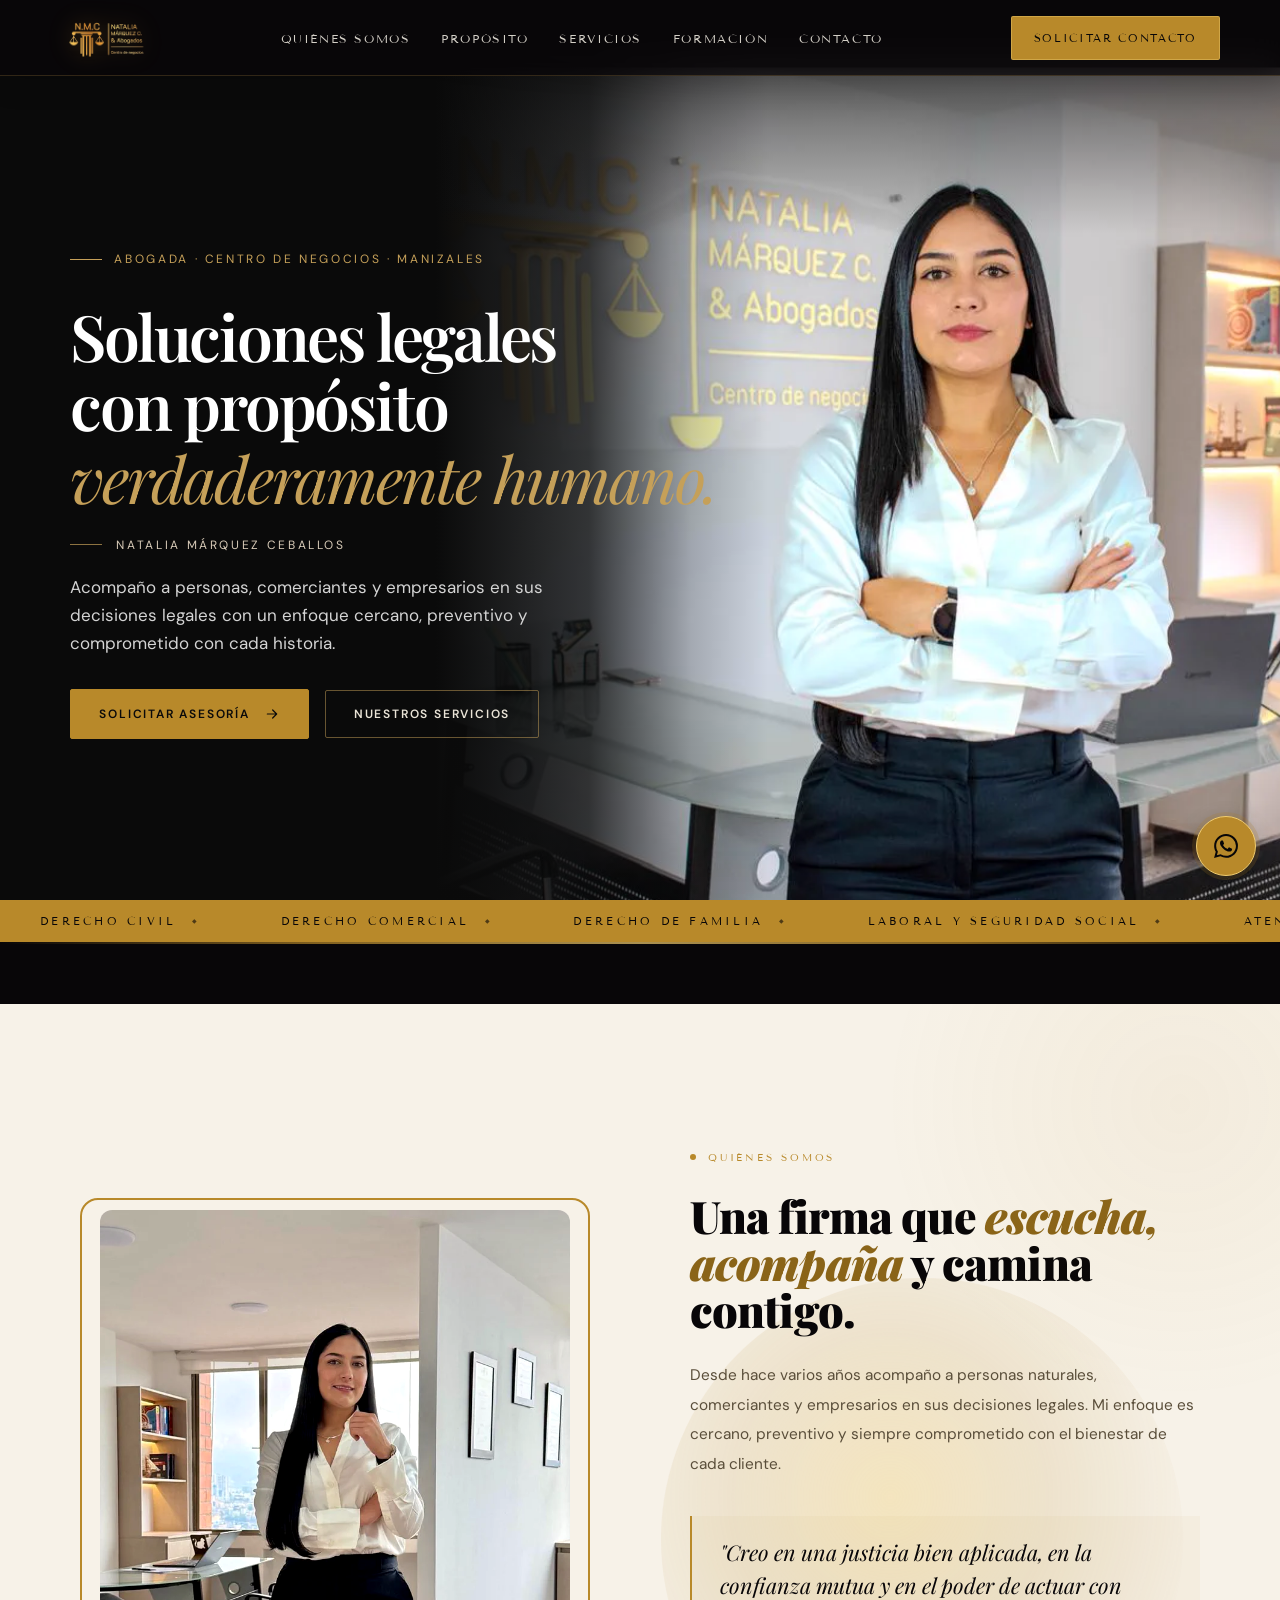
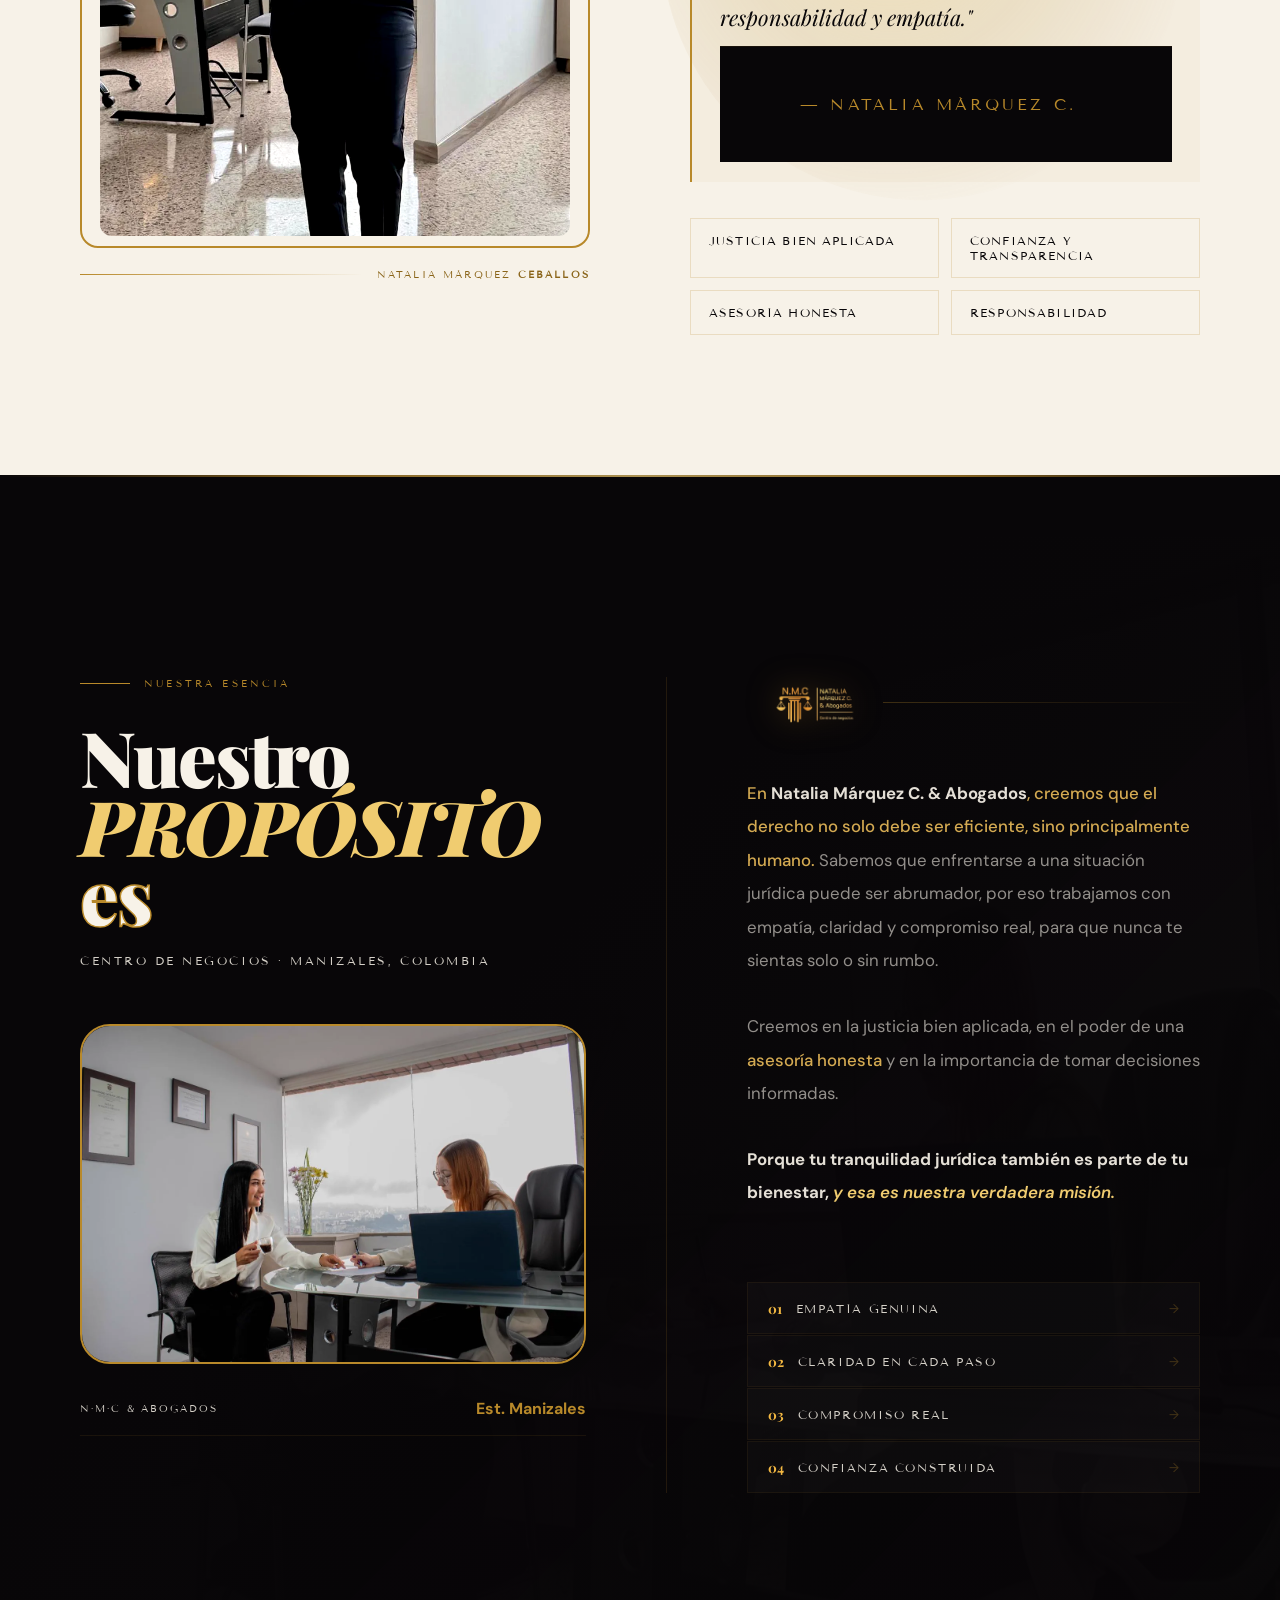
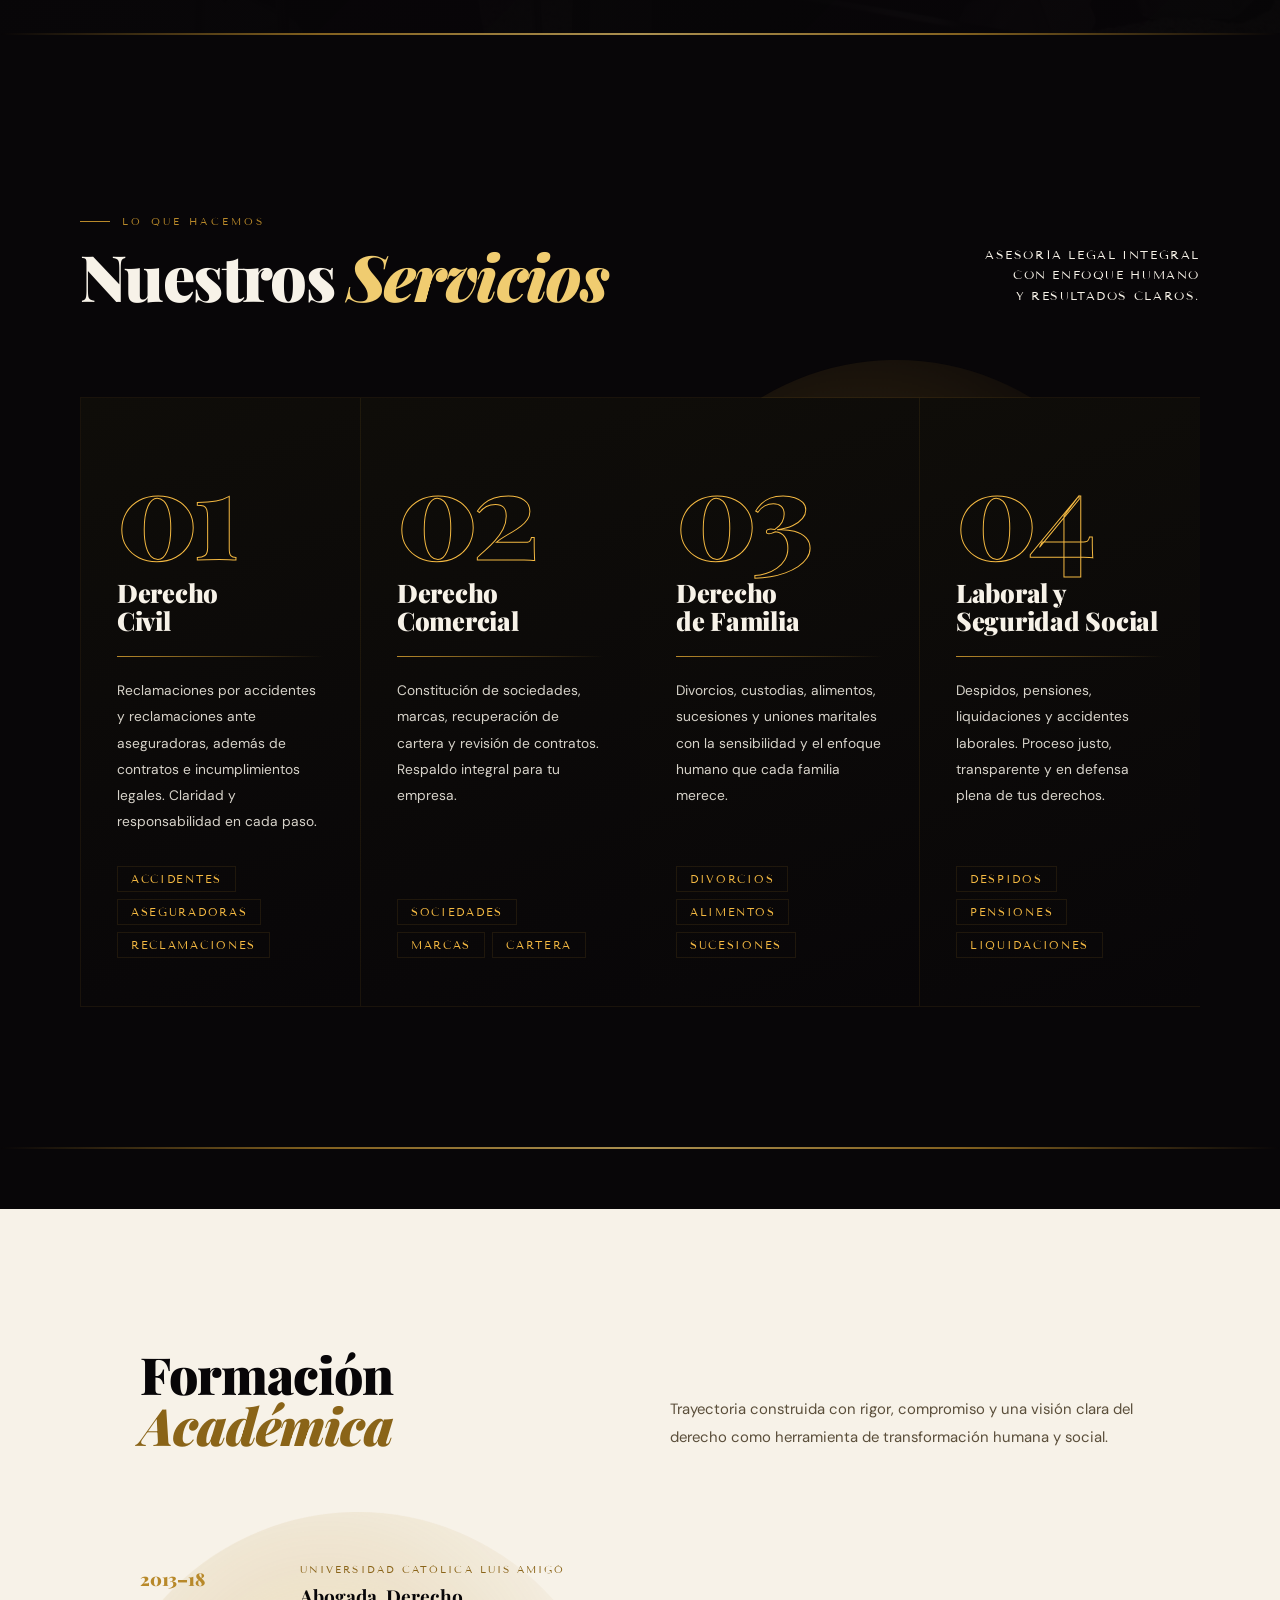
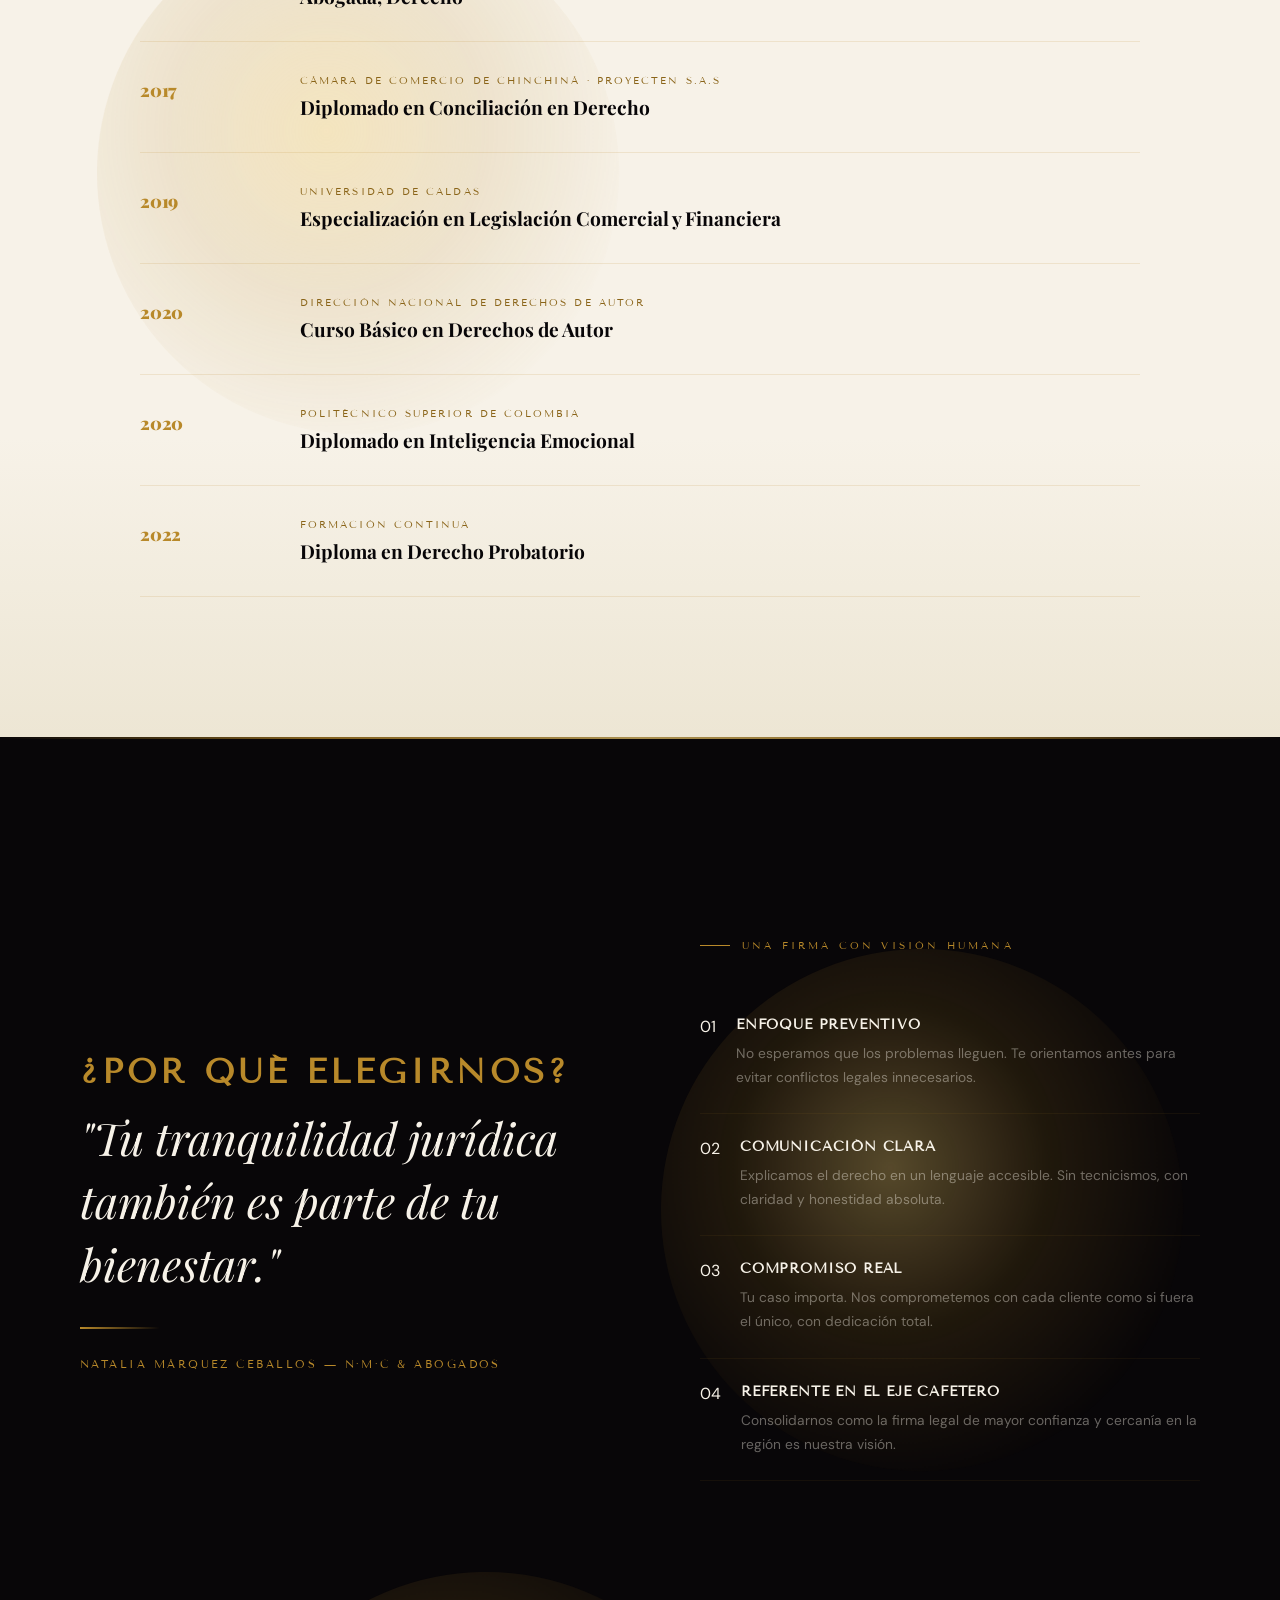
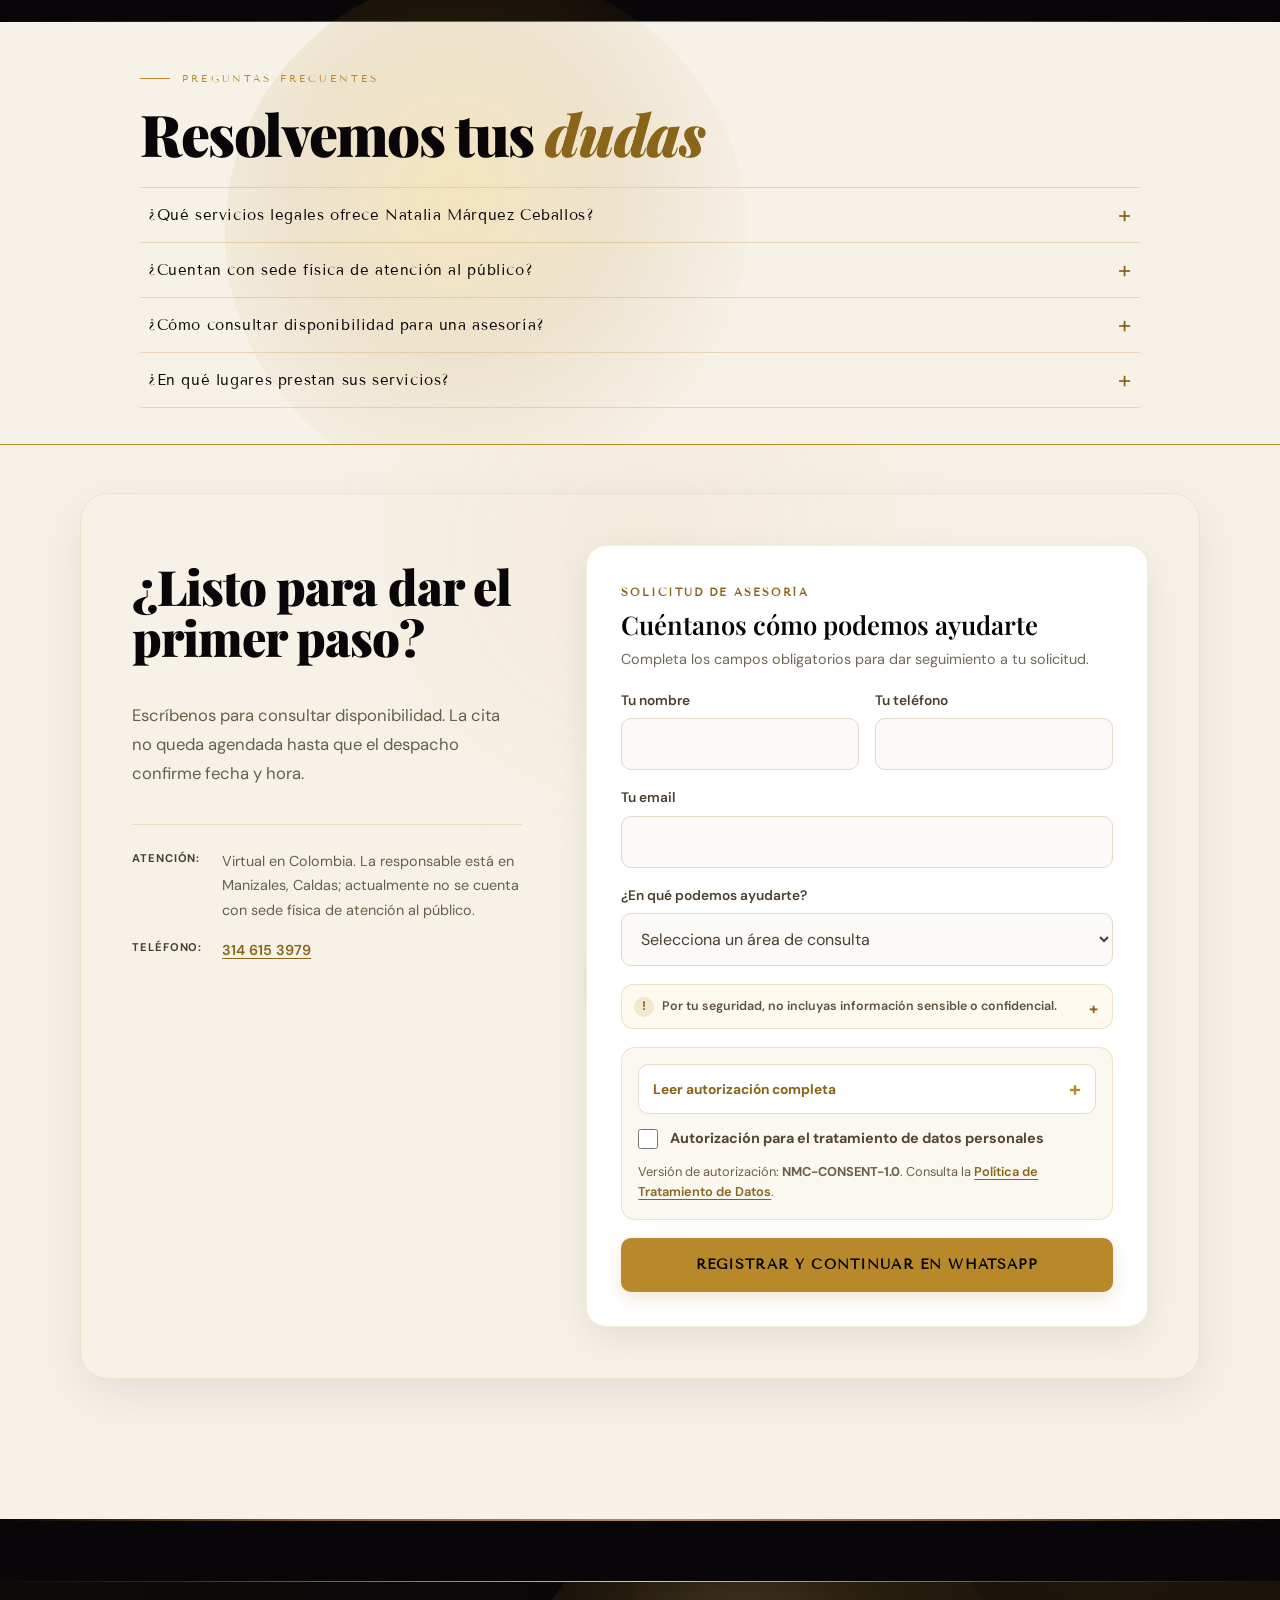
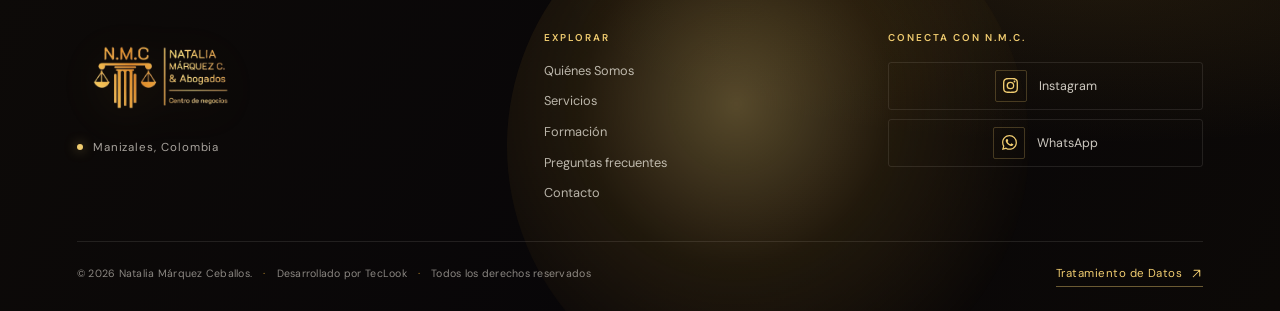
==== commit fea8b48a: "fix(formulario): estabiliza captacion y confirmacion de consultas Co-authored-by: Copilot <223556219" ====
--- a/index.html
+++ b/index.html
@@ -734,8 +734,15 @@
               <input type="email" id="cf-email" name="email" autocomplete="email" maxlength="120" required />
             </div>
             <div class="cf-form-group cf-field cf-field-message cf-field-full">
-              <label class="cf-field-label" for="cf-mensaje">¿En qué podemos ayudarte?</label>
-              <textarea id="cf-mensaje" name="mensaje" maxlength="1500" required></textarea>
+              <label class="cf-field-label" for="cf-servicio">¿En qué podemos ayudarte?</label>
+              <select id="cf-servicio" name="servicio" required>
+                <option value="" selected disabled>Selecciona un área de consulta</option>
+                <option value="Familia">Familia</option>
+                <option value="Civil">Civil</option>
+                <option value="Comercial">Comercial</option>
+                <option value="Laboral">Laboral y Seguridad Social</option>
+                <option value="No especificado">Otra consulta</option>
+              </select>
             </div>
             <details class="cf-form-warning" id="cf-privacy-warning">
               <summary>Por tu seguridad, no incluyas información sensible o confidencial.</summary>
--- a/css/styles.css
+++ b/css/styles.css
@@ -341,7 +341,8 @@
   line-height: 1.4;
 }
 .cf-field input,
-.cf-field textarea {
+.cf-field textarea,
+.cf-field select {
   width: 100%;
   min-width: 0;
   font-family: inherit;
@@ -360,6 +361,9 @@
 .cf-field input {
   min-height: 52px;
 }
+.cf-field select {
+  min-height: 52px;
+}
 .cf-field textarea {
   min-height: 132px;
   max-height: 240px;
@@ -367,13 +371,15 @@
   resize: vertical;
 }
 .cf-field input:focus,
-.cf-field textarea:focus {
+.cf-field textarea:focus,
+.cf-field select:focus {
   border-color: var(--gd);
   background: #fff;
   box-shadow: 0 0 0 3px rgba(184, 137, 42, 0.14);
 }
 .cf-field input[aria-invalid="true"],
-.cf-field textarea[aria-invalid="true"] {
+.cf-field textarea[aria-invalid="true"],
+.cf-field select[aria-invalid="true"] {
   border-color: #a83232;
   box-shadow: 0 0 0 3px rgba(168, 50, 50, 0.1);
 }
@@ -3148,7 +3154,8 @@
     font-size: clamp(2rem, 6vw, 2.8rem);
   }
   .cf-field input,
-  .cf-field textarea {
+  .cf-field textarea,
+  .cf-field select {
     font-size: 1rem;
     padding: 14px;
   }
@@ -3409,7 +3416,8 @@
     gap: 8px;
   }
   .cf-field input,
-  .cf-field textarea {
+  .cf-field textarea,
+  .cf-field select {
     font-size: 1rem;
     padding: 14px;
     border-radius: 10px;
@@ -3692,7 +3700,8 @@
 
 /* Foco visible (teclado) en formulario, enlaces y botones */
 .cf-form-group input:focus-visible,
-.cf-form-group textarea:focus-visible {
+.cf-form-group textarea:focus-visible,
+.cf-form-group select:focus-visible {
   outline: 2px solid var(--g, #b8892a);
   outline-offset: 2px;
   border-color: var(--g, #b8892a);
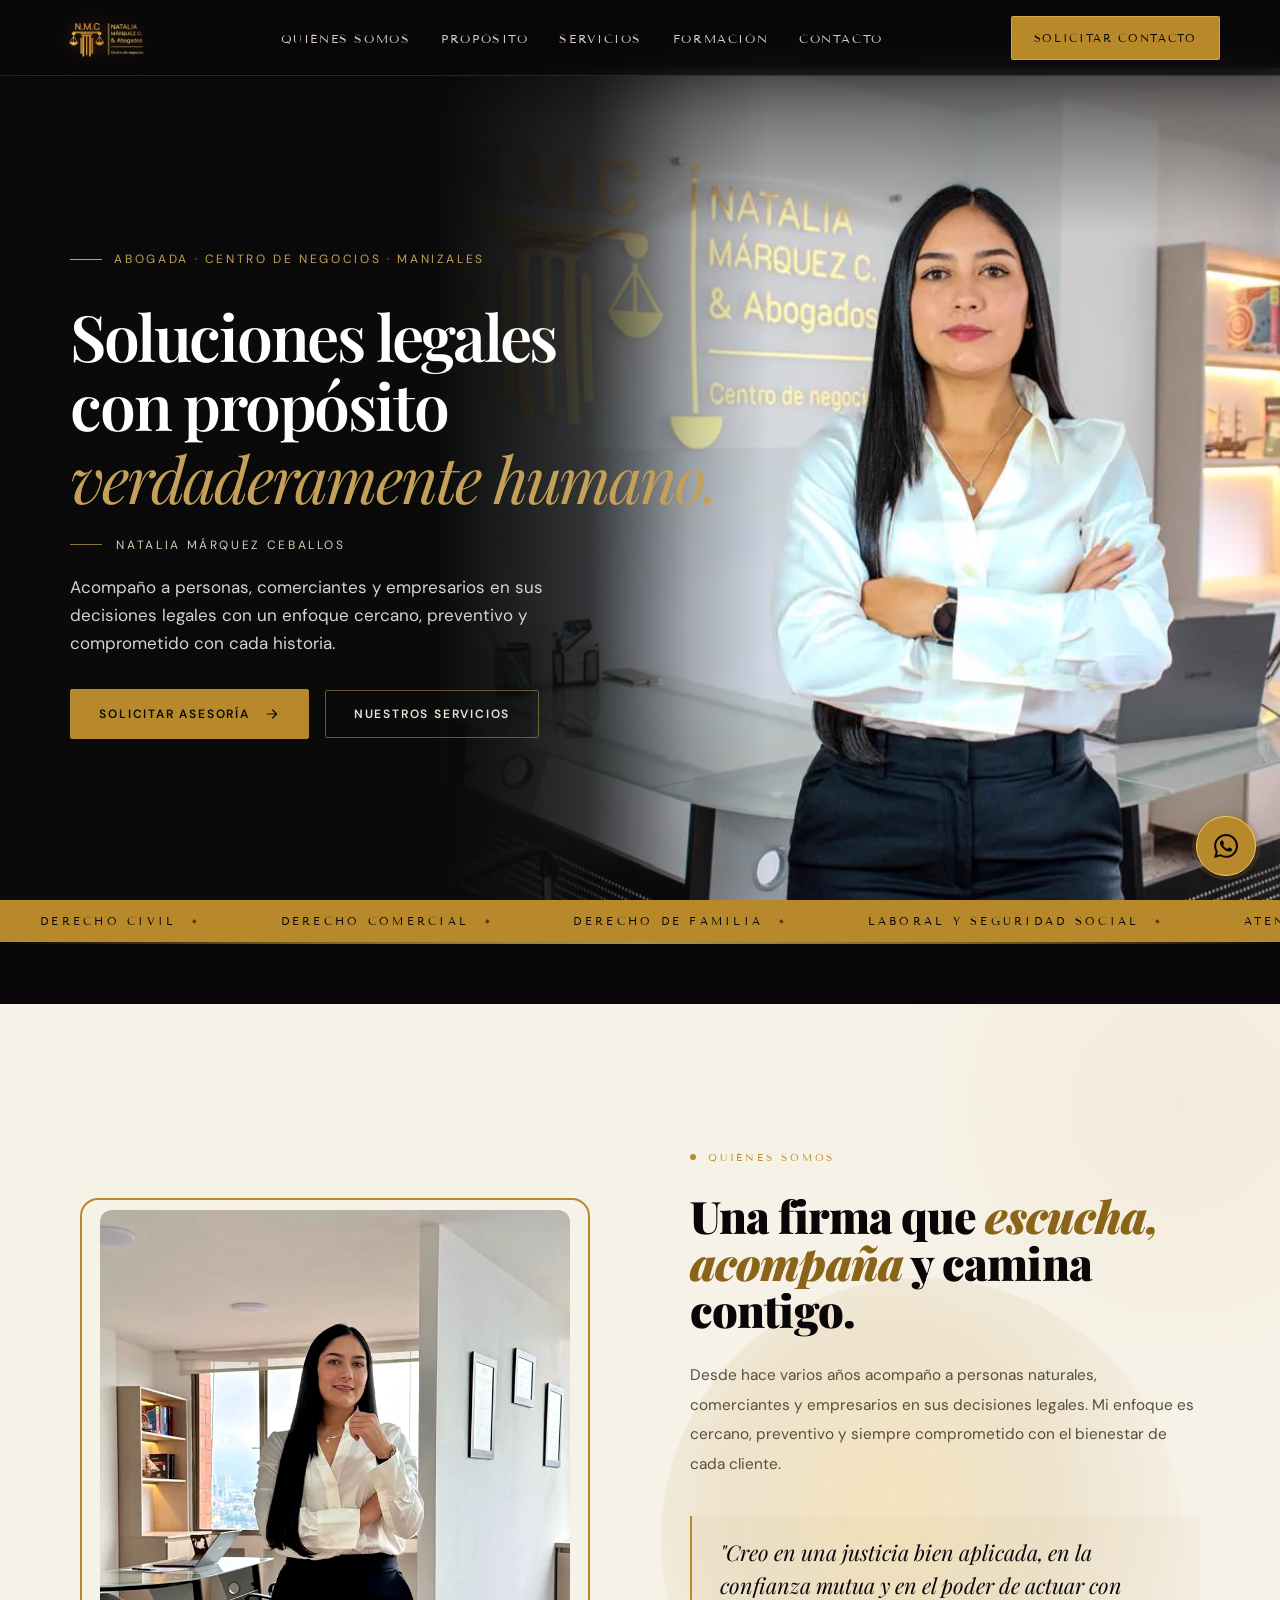
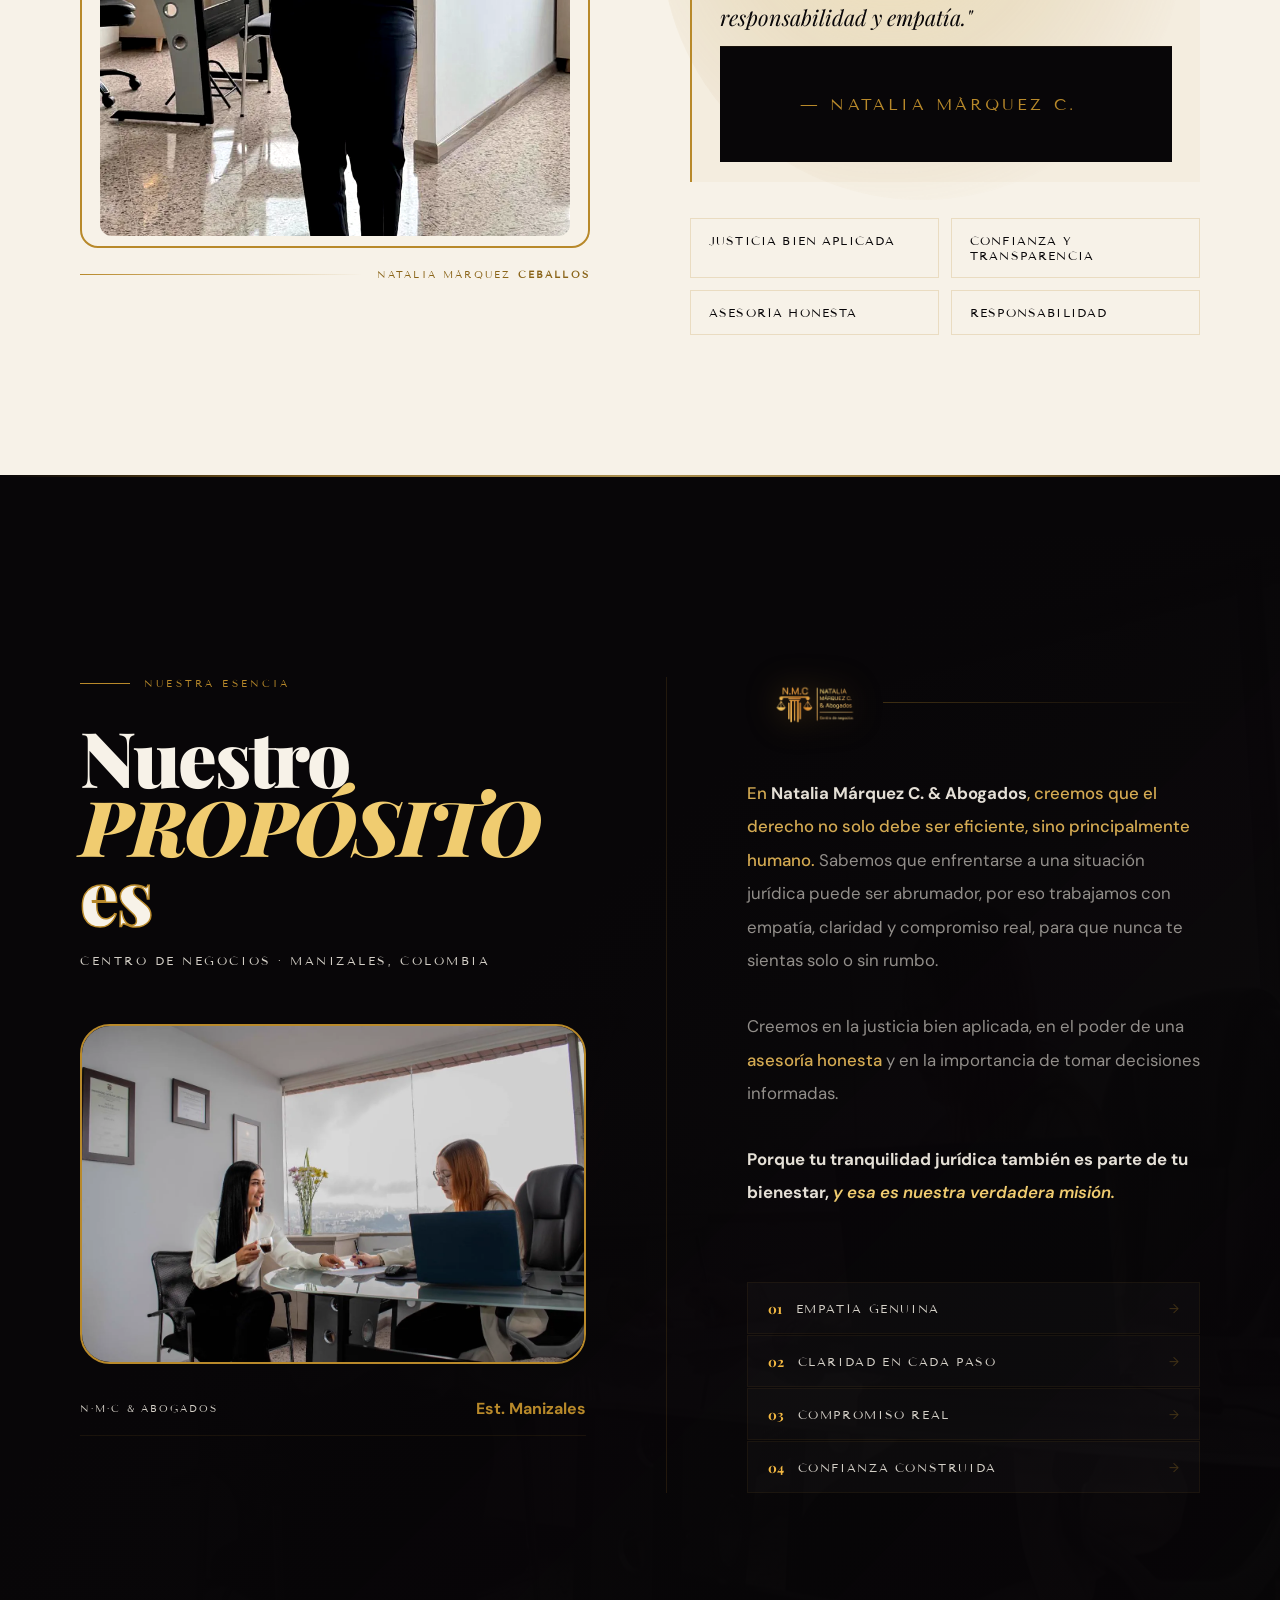
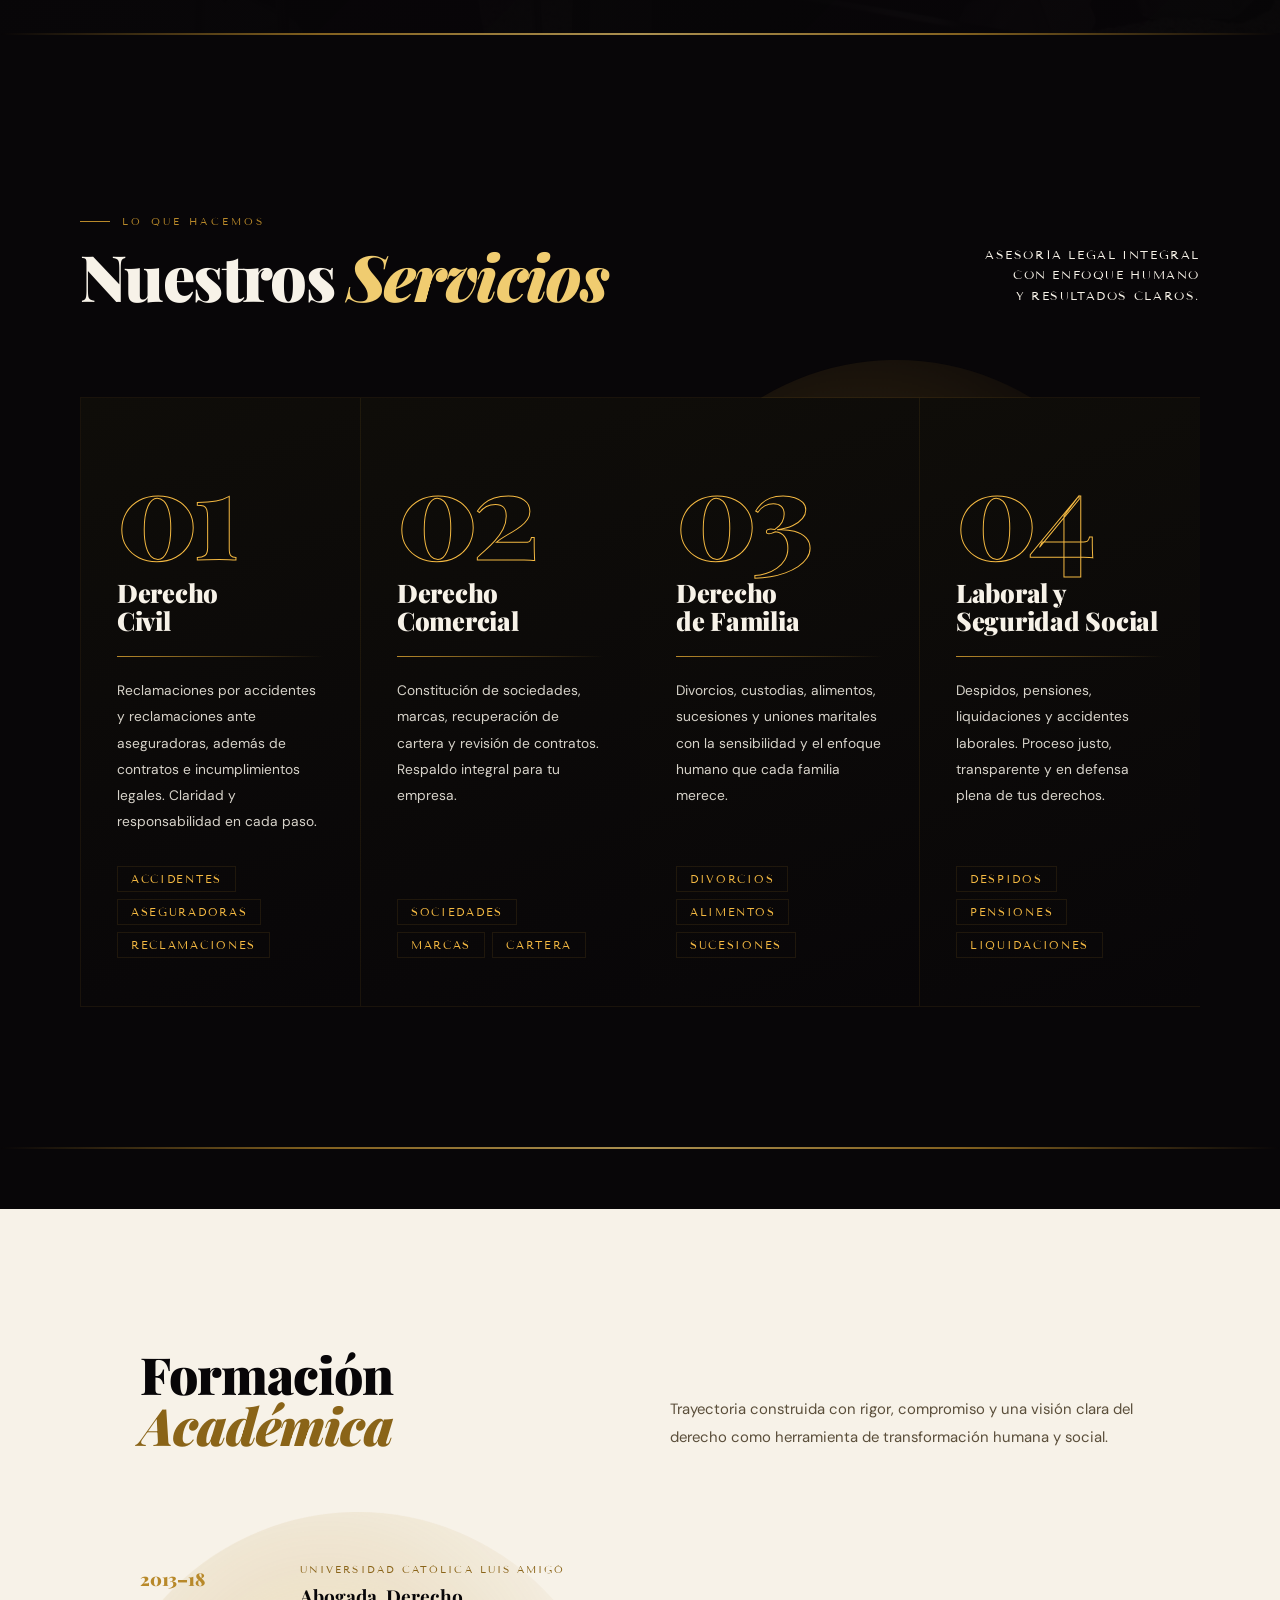
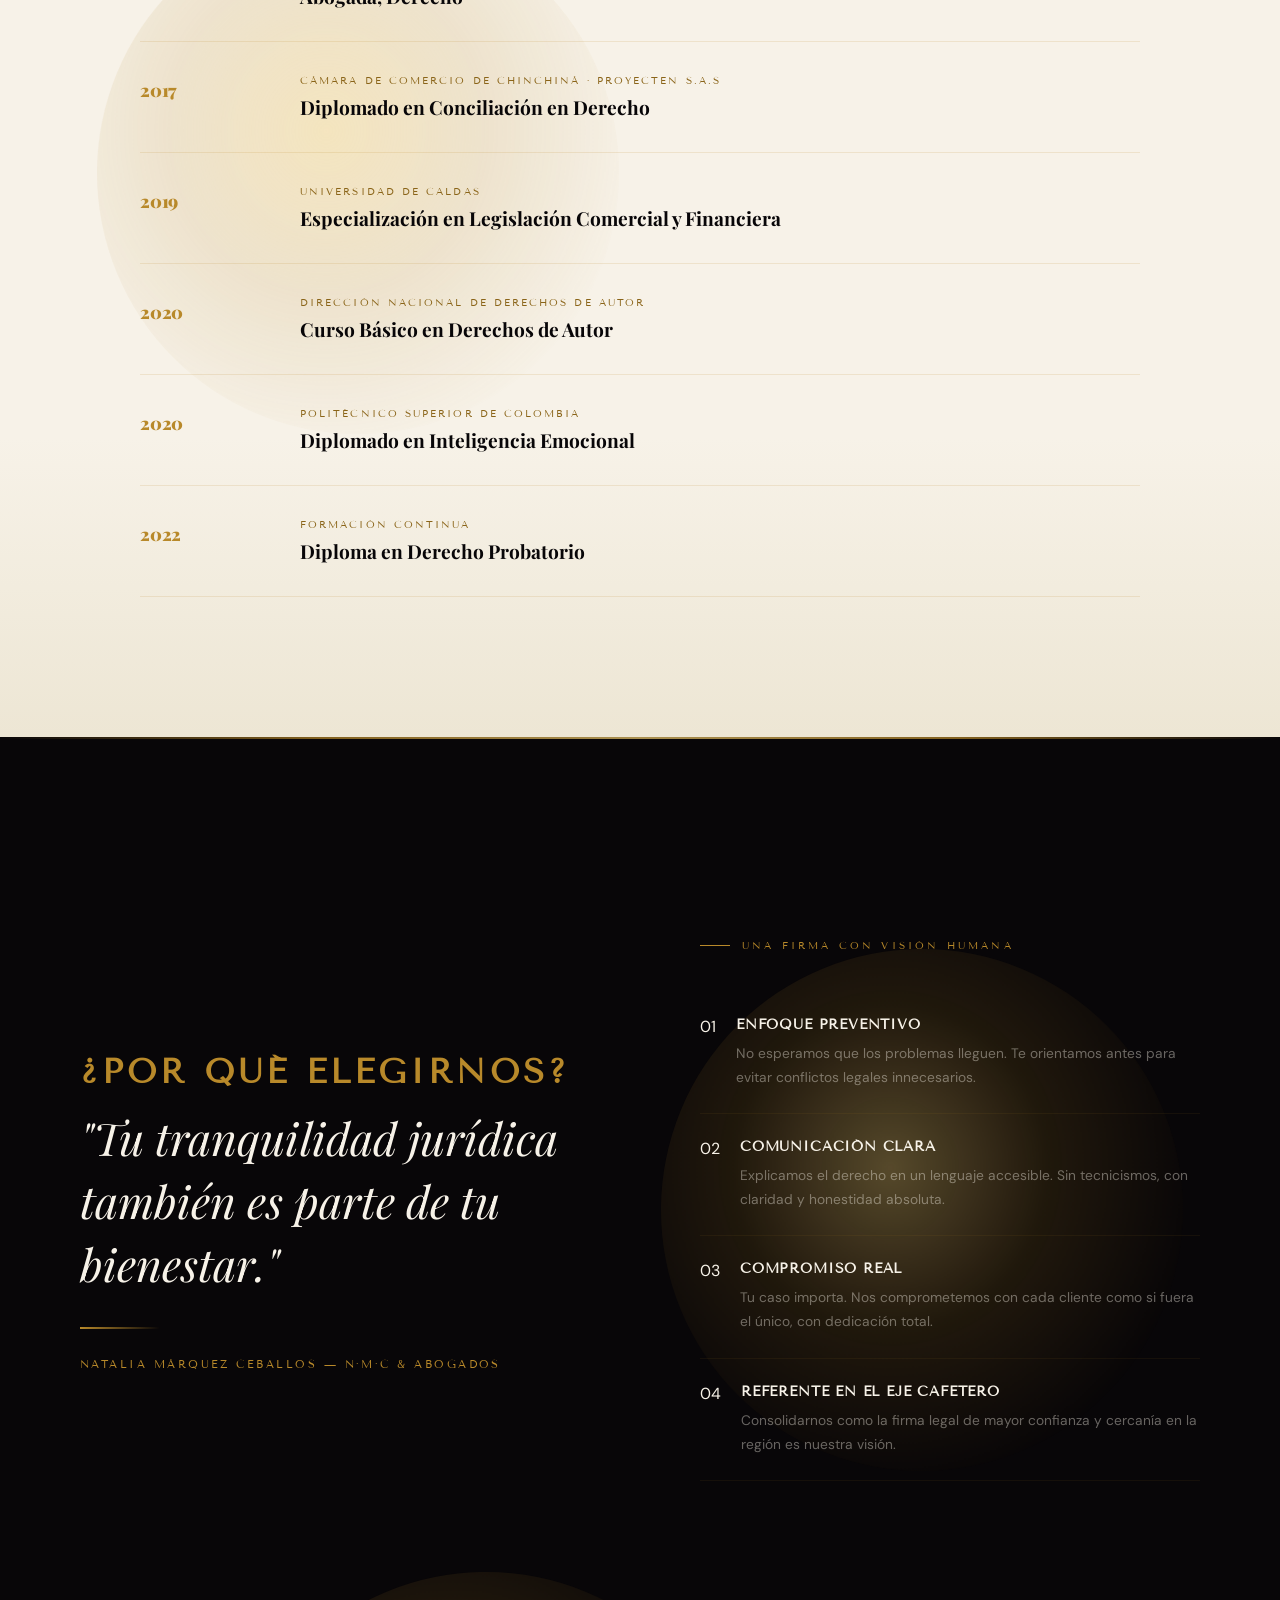
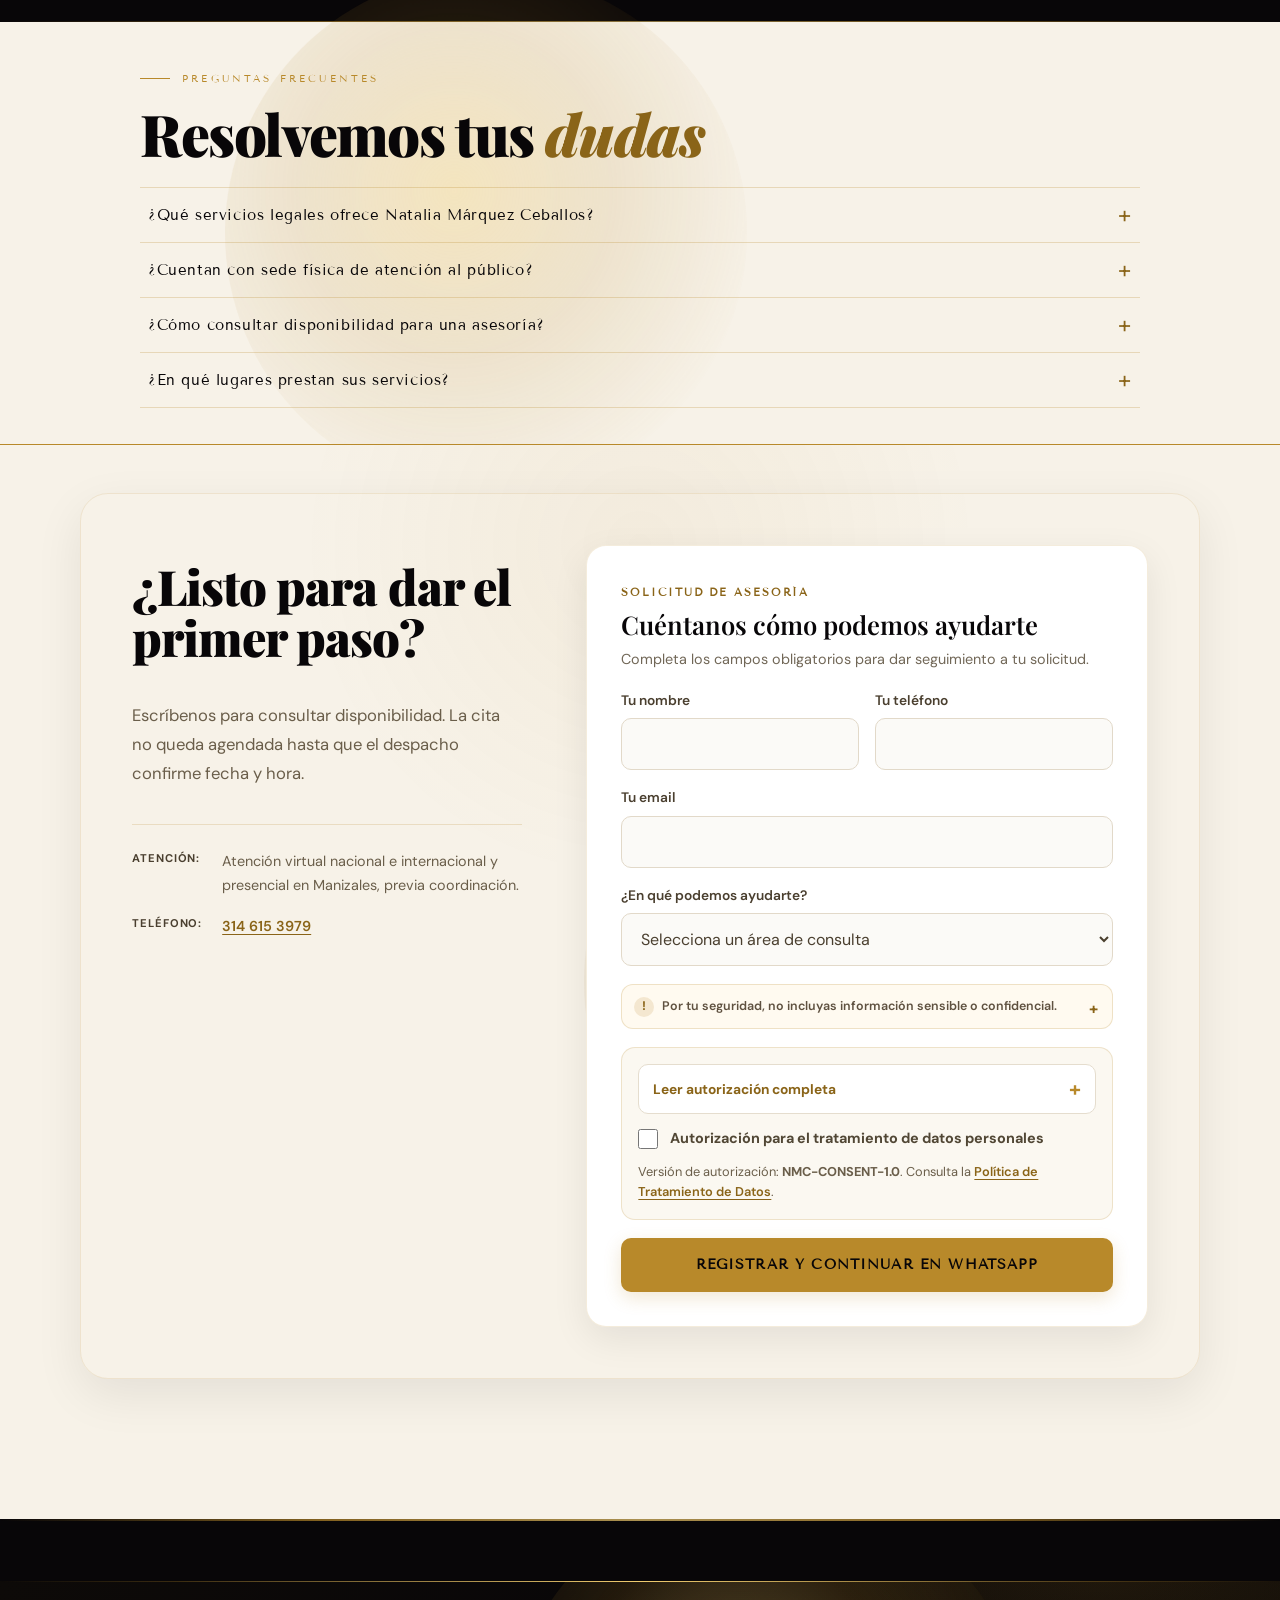
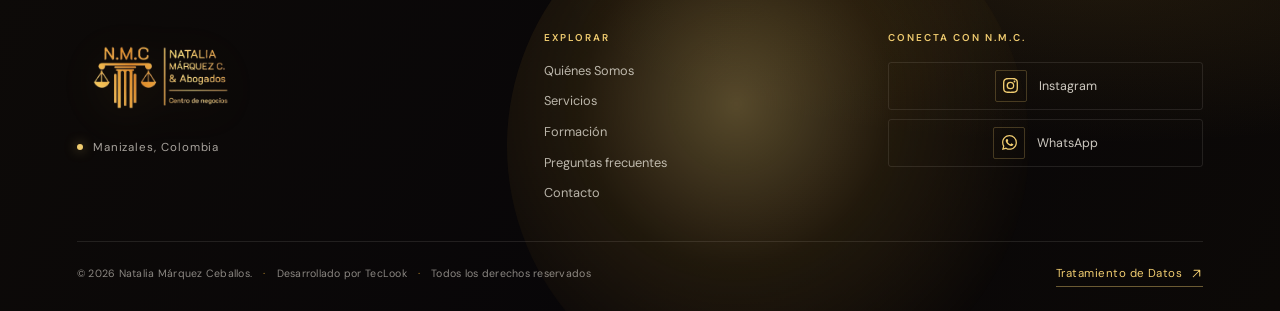
==== commit 4d30f011: "Update FAQ and coverage metadata Co-authored-by: Copilot <223556219+Copilot@users.noreply.github.com" ====
--- a/index.html
+++ b/index.html
@@ -4,7 +4,7 @@
     <meta charset="UTF-8" />
     <meta name="viewport" content="width=device-width,initial-scale=1.0" />
     <title>NMC Abogados | Asesoría Jurídica en Colombia</title>
-    <meta name="description" content="Asesoría jurídica en derecho civil, familiar, laboral y comercial. Atención virtual en Colombia. Conoce los servicios de NMC Abogados." />
+    <meta name="description" content="Asesoría en Derecho Civil, Comercial, de Familia, Laboral y Seguridad Social. Atención virtual nacional e internacional y presencial en Manizales, previa coordinación." />
     <meta name="keywords" content="asesoría jurídica Colombia, atención virtual Colombia, divorcios, sucesiones, accidentes de tránsito, reclamaciones ante aseguradoras, derecho civil, derecho de familia, derecho laboral, derecho comercial, seguridad social, contratos, constitución de empresas" />
     <meta name="author" content="N.M.C & Abogados - Natalia Márquez Ceballos" />
     <meta name="robots" content="index, follow" />
@@ -13,7 +13,7 @@
     <meta property="og:type" content="website" />
     <meta property="og:url" content="https://nmcabogada.com/" />
     <meta property="og:title" content="NMC Abogados | Asesoría Jurídica en Colombia" />
-    <meta property="og:description" content="Asesoría jurídica en derecho civil, familiar, laboral y comercial. Atención virtual en Colombia. Conoce los servicios de NMC Abogados." />
+    <meta property="og:description" content="Asesoría en Derecho Civil, Comercial, de Familia, Laboral y Seguridad Social. Atención virtual nacional e internacional y presencial en Manizales, previa coordinación." />
     <meta property="og:image" content="https://nmcabogada.com/img/logo_natalia-removebg-preview.png" />
     <meta property="og:image:alt" content="Logotipo de N.M.C & Abogados" />
     <meta property="og:locale" content="es_CO" />
@@ -21,7 +21,7 @@
     
     <meta name="twitter:card" content="summary_large_image" />
     <meta name="twitter:title" content="NMC Abogados | Asesoría Jurídica en Colombia" />
-    <meta name="twitter:description" content="Asesoría jurídica en derecho civil, familiar, laboral y comercial. Atención virtual en Colombia. Conoce los servicios de NMC Abogados." />
+    <meta name="twitter:description" content="Asesoría en Derecho Civil, Comercial, de Familia, Laboral y Seguridad Social. Atención virtual nacional e internacional y presencial en Manizales, previa coordinación." />
     <meta name="twitter:image" content="https://nmcabogada.com/img/logo_natalia-removebg-preview.png" />
     <meta name="twitter:image:alt" content="Logotipo de N.M.C & Abogados" />
     <meta name="twitter:domain" content="nmcabogada.com" />
@@ -102,7 +102,7 @@
           "name": "¿Qué servicios legales ofrece Natalia Márquez Ceballos?",
           "acceptedAnswer": {
             "@type": "Answer",
-            "text": "Ofrecemos asesoría en divorcios, sucesiones, accidentes de tránsito y reclamaciones ante aseguradoras, además de Derecho Civil, Derecho Comercial, Derecho de Familia, Laboral y Seguridad Social, contratos y constitución de empresas."
+            "text": "Brindamos asesoría jurídica en las áreas del Derecho Civil, Comercial, de Familia, Laboral y Seguridad Social. También acompañamos procesos de divorcios, sucesiones, accidentes de tránsito, reclamaciones ante aseguradoras, insolvencias, elaboración y revisión de contratos, constitución de empresas y asesoría integral empresarial."
           }
         },
         {
@@ -110,7 +110,7 @@
           "name": "¿Cuentan con sede física de atención al público?",
           "acceptedAnswer": {
             "@type": "Answer",
-            "text": "La responsable está en Manizales, Caldas, Colombia. Actualmente no se cuenta con sede física de atención al público."
+            "text": "No contamos con una sede física de atención al público. Las asesorías presenciales en Manizales se coordinan previamente a través de nuestros canales de contacto."
           }
         },
         {
@@ -126,7 +126,7 @@
           "name": "¿En qué lugares prestan sus servicios?",
           "acceptedAnswer": {
             "@type": "Answer",
-            "text": "La atención se presta de manera virtual en Colombia. La responsable está en Manizales, Caldas; actualmente no se cuenta con sede física de atención al público."
+            "text": "Brindamos asesoría jurídica virtual a nivel nacional e internacional, así como atención presencial en Manizales, Caldas, Colombia, previa coordinación."
           }
         }
       ]
@@ -678,13 +678,13 @@
          <details class="faq-item">
            <summary aria-controls="faq-answer-services">¿Qué servicios legales ofrece Natalia Márquez Ceballos?</summary>
            <div class="faq-answer" id="faq-answer-services">
-             <p>Ofrecemos asesoría en divorcios, sucesiones, accidentes de tránsito y reclamaciones ante aseguradoras, además de Derecho Civil, Derecho Comercial, Derecho de Familia, Laboral y Seguridad Social, contratos y constitución de empresas.</p>
+             <p>Brindamos asesoría jurídica en las áreas del Derecho Civil, Comercial, de Familia, Laboral y Seguridad Social. También acompañamos procesos de divorcios, sucesiones, accidentes de tránsito, reclamaciones ante aseguradoras, insolvencias, elaboración y revisión de contratos, constitución de empresas y asesoría integral empresarial.</p>
            </div>
          </details>
          <details class="faq-item">
            <summary aria-controls="faq-answer-location">¿Cuentan con sede física de atención al público?</summary>
            <div class="faq-answer" id="faq-answer-location">
-             <p>La responsable está en Manizales, Caldas, Colombia. Actualmente no se cuenta con sede física de atención al público.</p>
+             <p>No contamos con una sede física de atención al público. Las asesorías presenciales en Manizales se coordinan previamente a través de nuestros canales de contacto.</p>
            </div>
          </details>
          <details class="faq-item">
@@ -696,7 +696,7 @@
          <details class="faq-item">
            <summary aria-controls="faq-answer-coverage">¿En qué lugares prestan sus servicios?</summary>
            <div class="faq-answer" id="faq-answer-coverage">
-             <p>La atención se presta de manera virtual en Colombia. La responsable está en Manizales, Caldas; actualmente no se cuenta con sede física de atención al público.</p>
+             <p>Brindamos asesoría jurídica virtual a nivel nacional e internacional, así como atención presencial en Manizales, Caldas, Colombia, previa coordinación.</p>
            </div>
          </details>
        </div>
@@ -710,7 +710,7 @@
           <h2 class="contact-h2">¿Listo para dar el <span class="stroke">primer paso</span>?</h2>
           <p class="contact-fancy-desc">Escríbenos para consultar disponibilidad. La cita no queda agendada hasta que el despacho confirme fecha y hora.</p>
           <div class="contact-fancy-info">
-            <div><b>Atención:</b> Virtual en Colombia. La responsable está en Manizales, Caldas; actualmente no se cuenta con sede física de atención al público.</div>
+            <div><b>Atención:</b> Atención virtual nacional e internacional y presencial en Manizales, previa coordinación.</div>
             <div><b>Teléfono:</b> <a href="https://wa.me/573146153979" target="_blank" rel="noopener">314 615 3979</a></div>
           </div>
         </div>
--- a/css/styles.css
+++ b/css/styles.css
@@ -3974,8 +3974,15 @@
 
 @media (max-width: 640px) {
   .hero-right picture {
-    width: 94%;
-    margin: 24px auto 0;
+    width: 100%;
+    aspect-ratio: 4 / 5;
+    margin: 0;
+  }
+
+  .hero-right img {
+    height: 100%;
+    object-fit: cover;
+    object-position: 52% center;
   }
 
   .hero-left {
